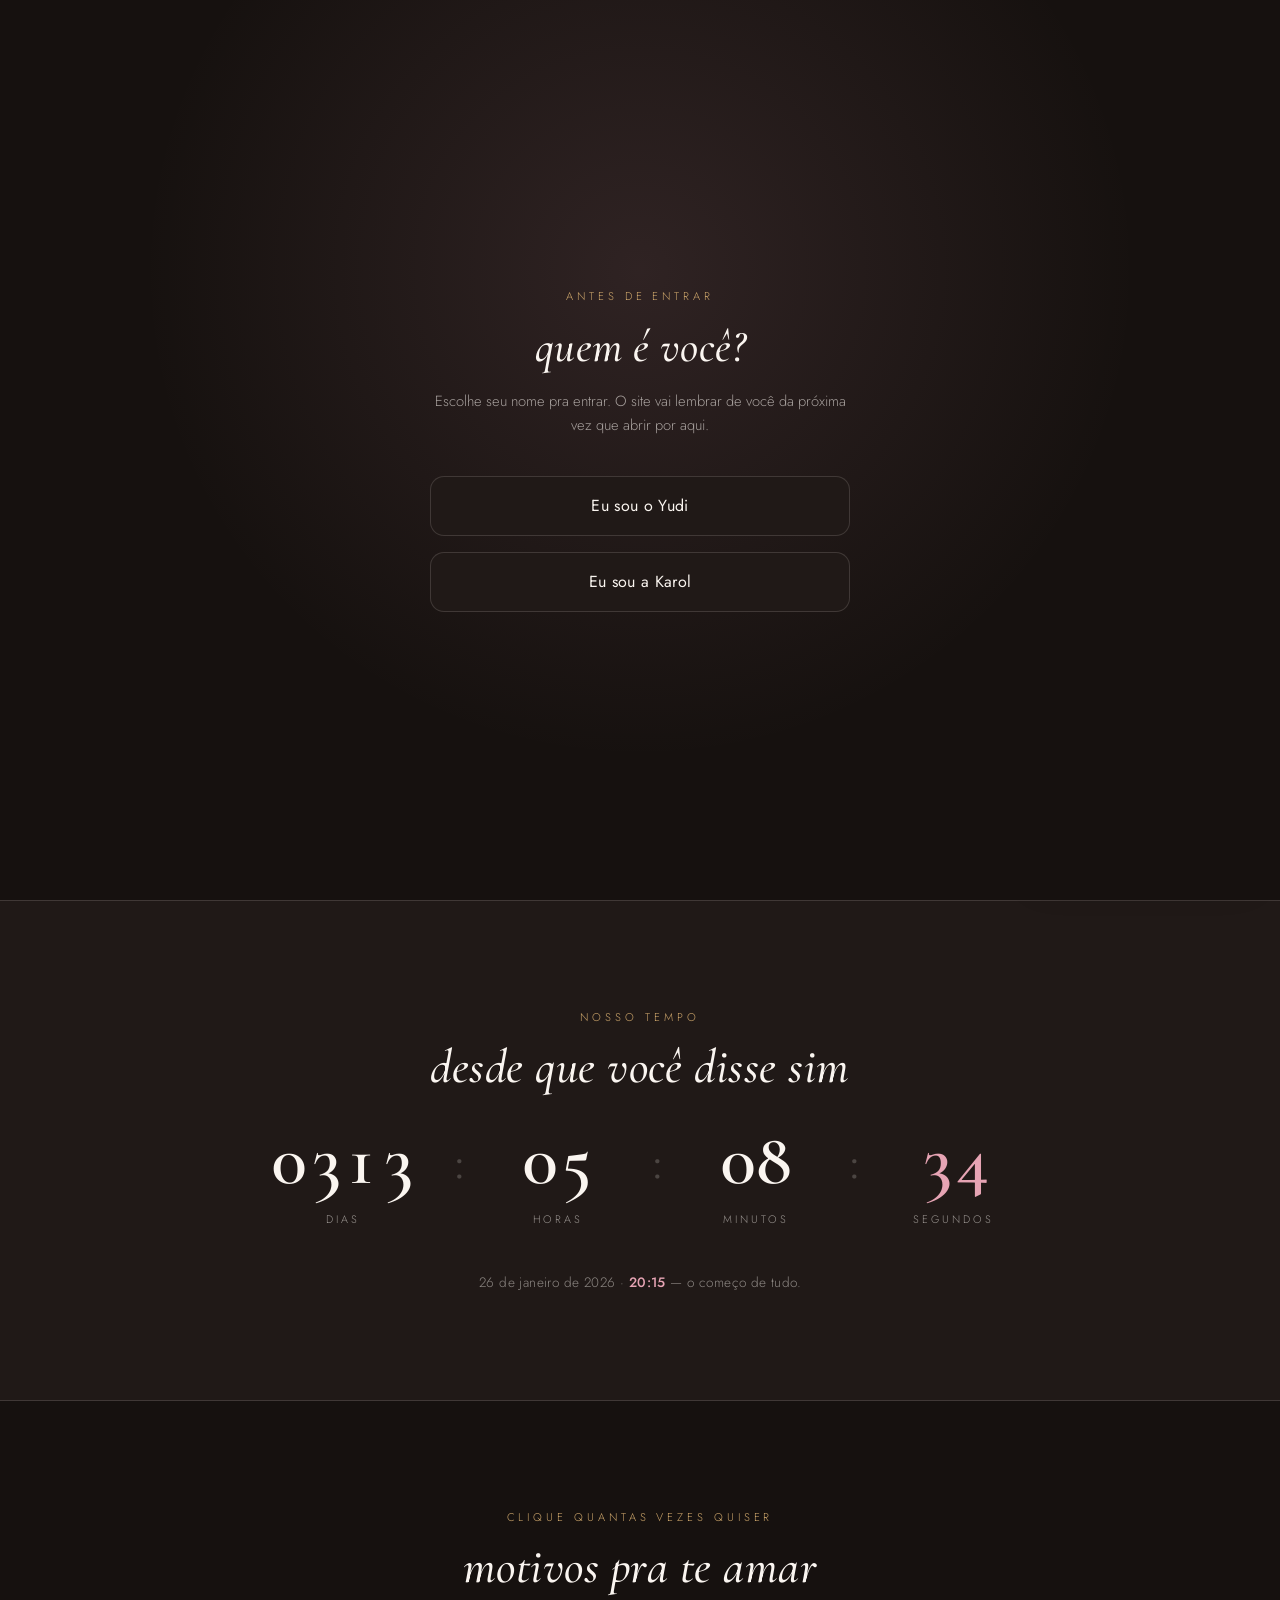
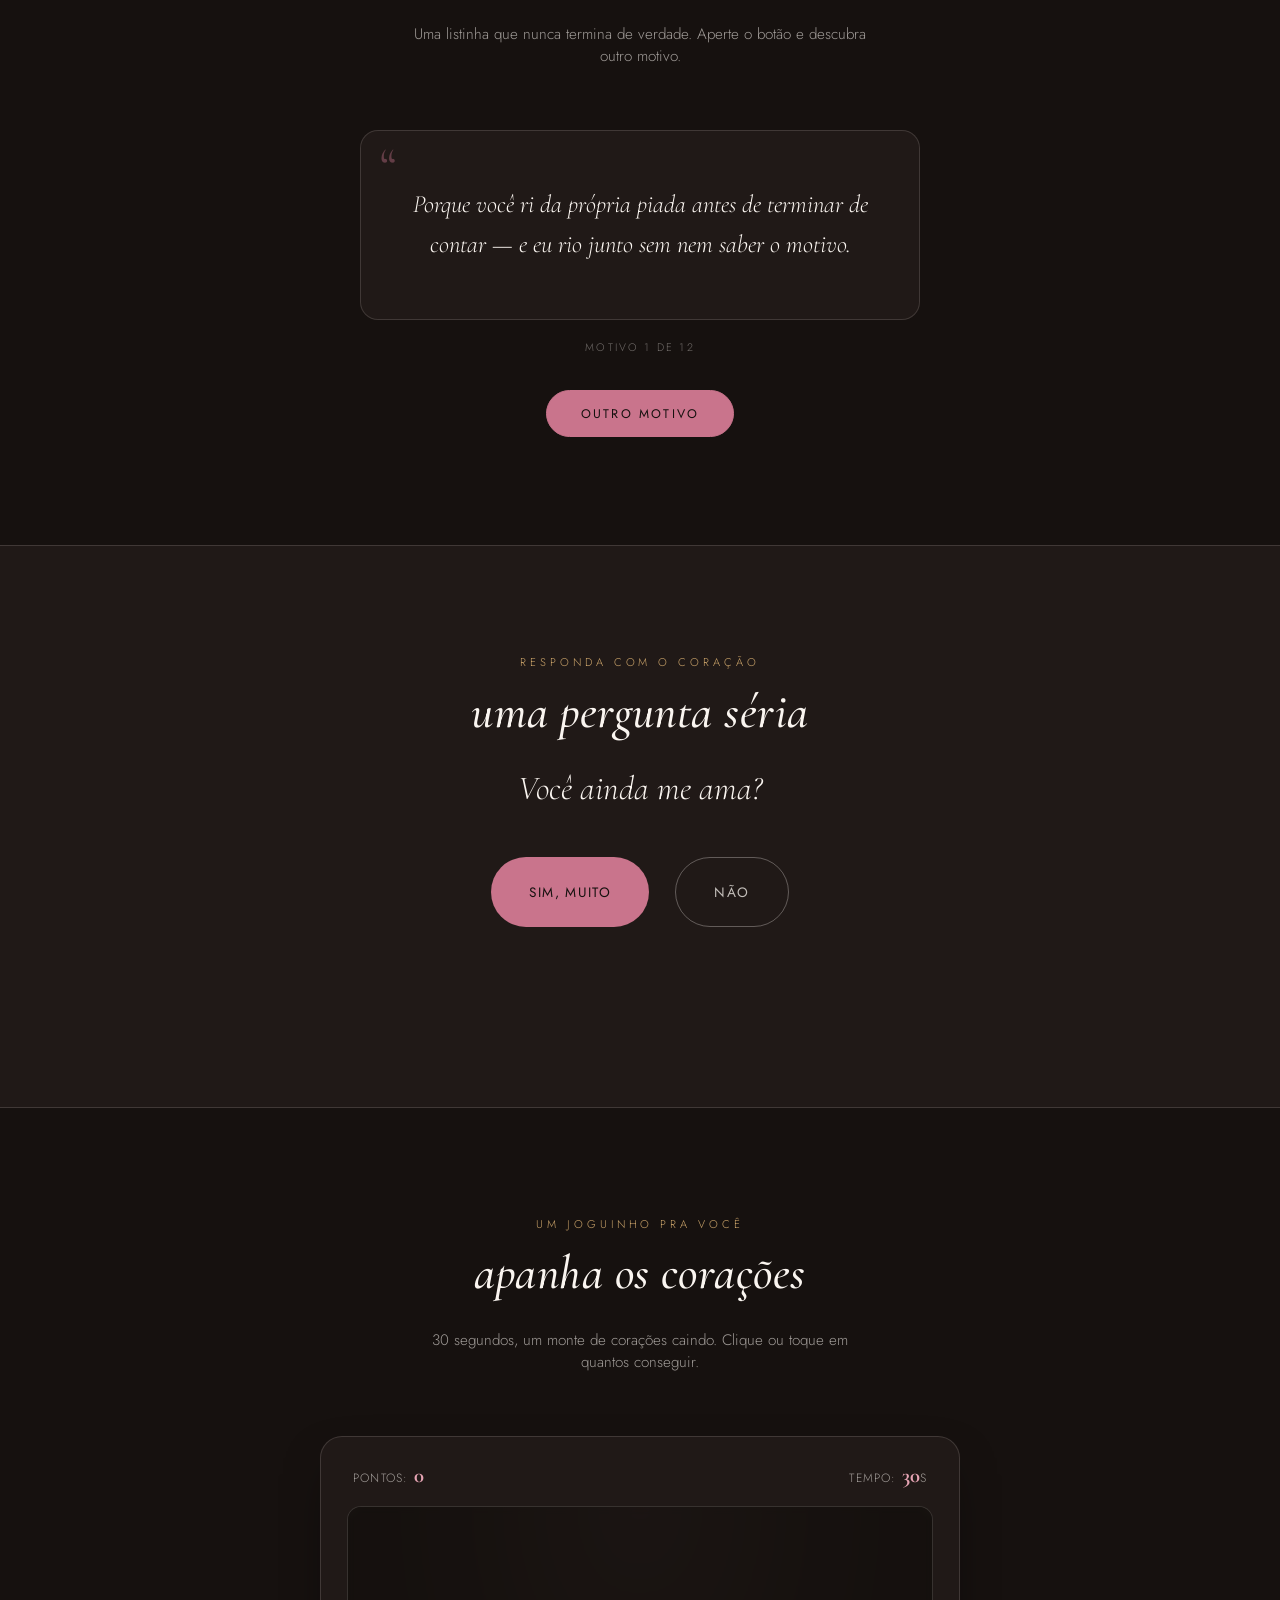
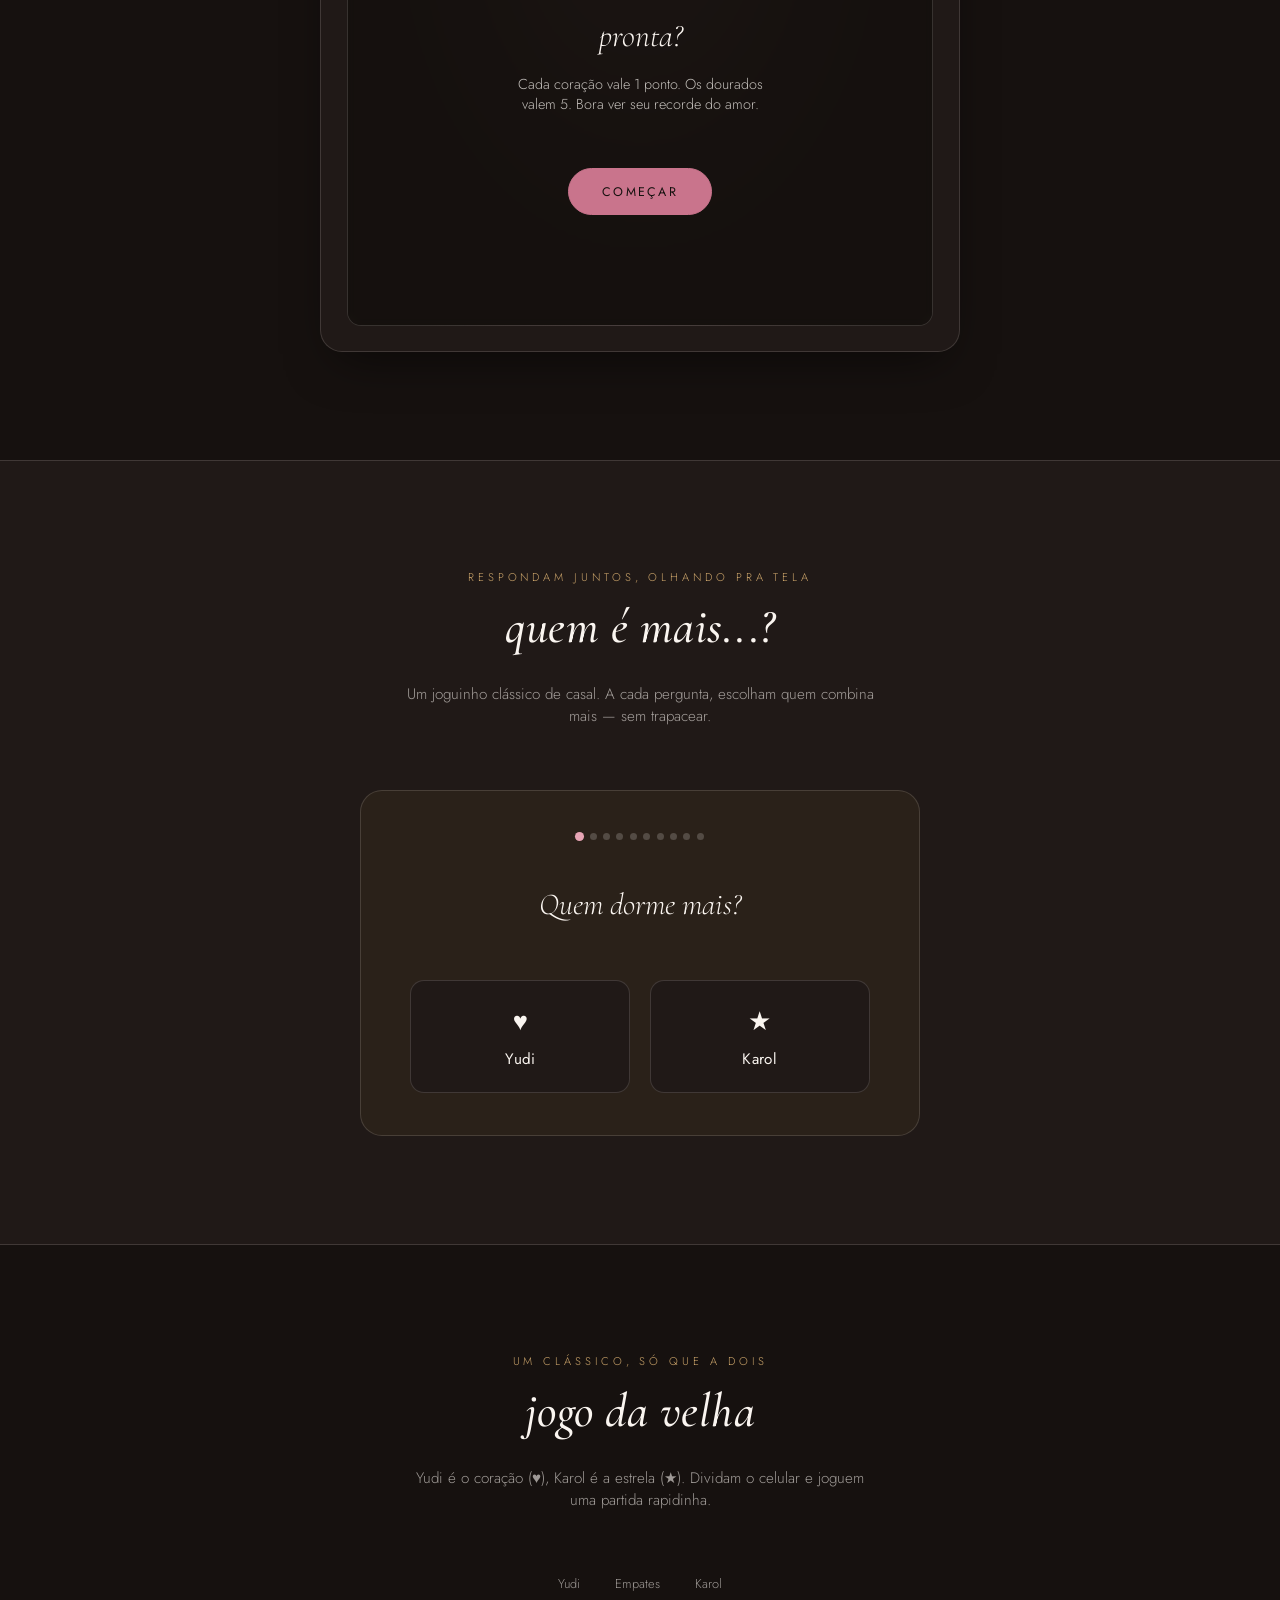
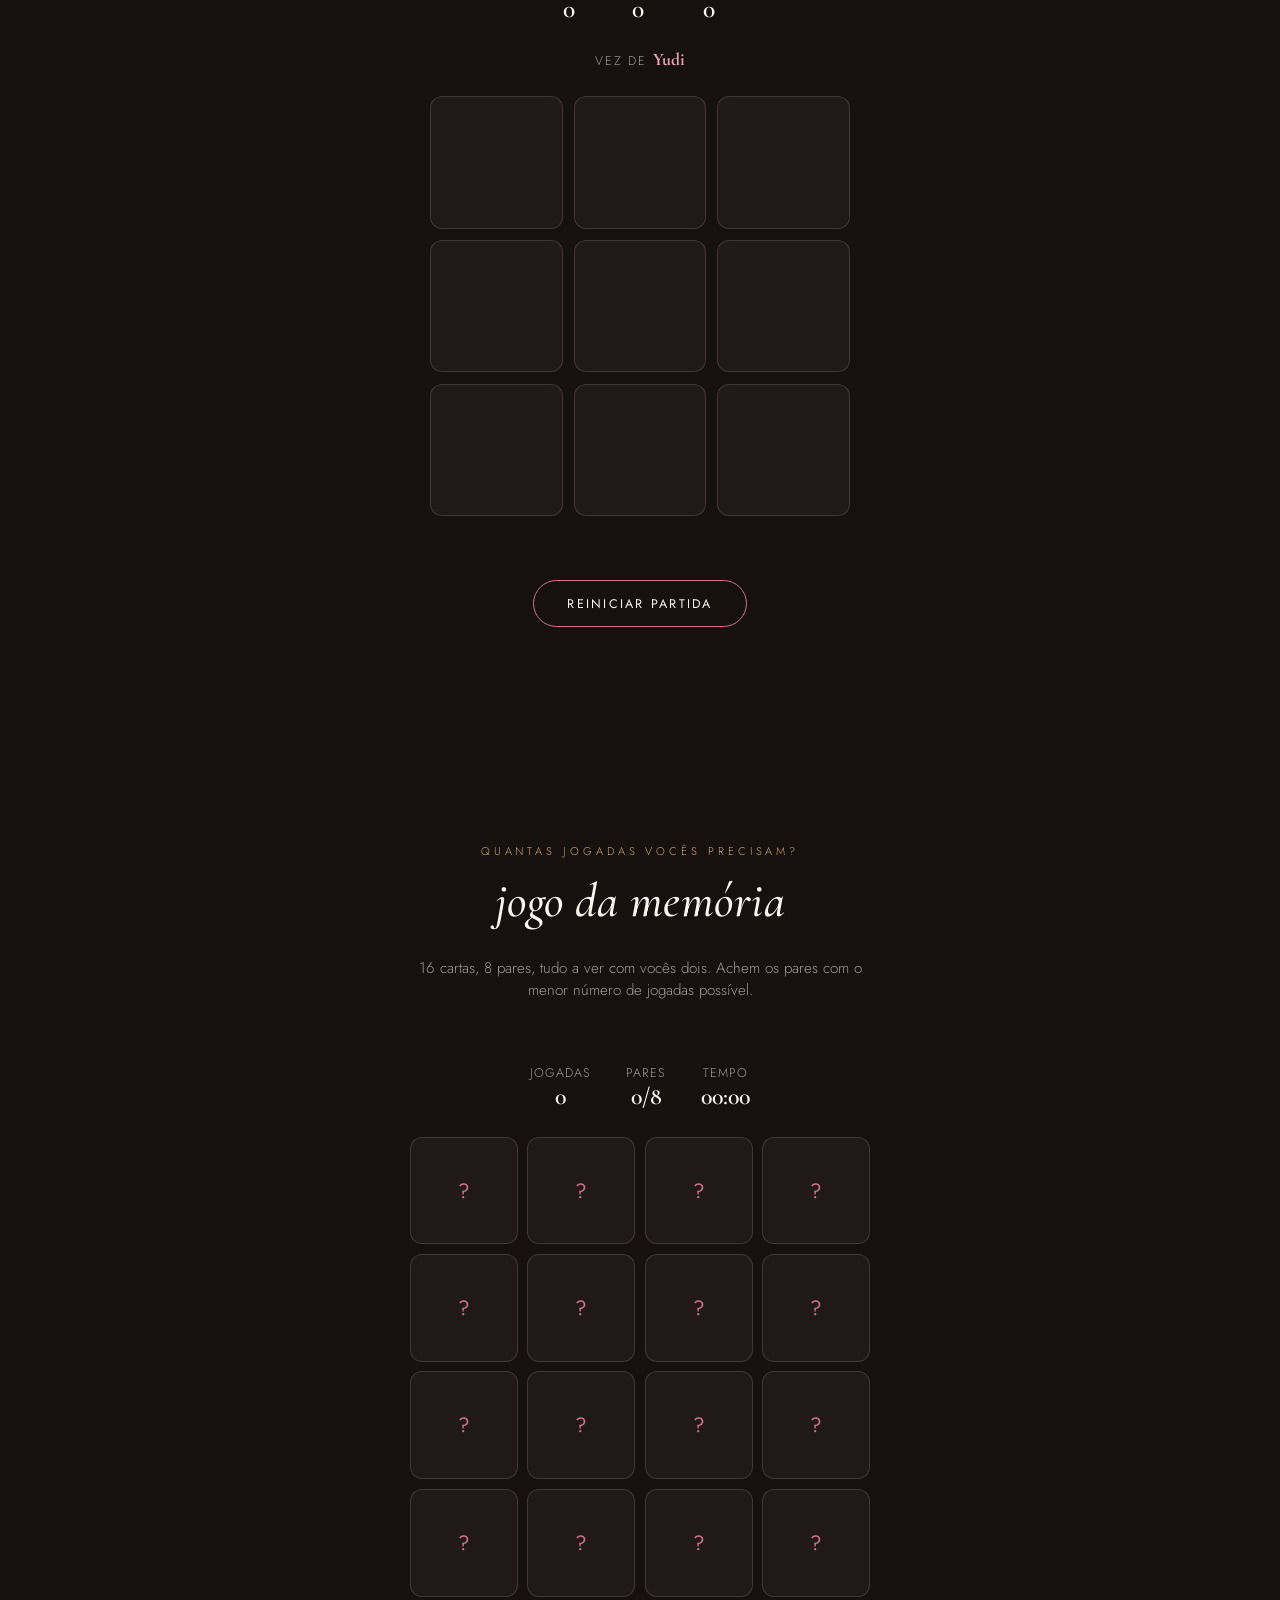
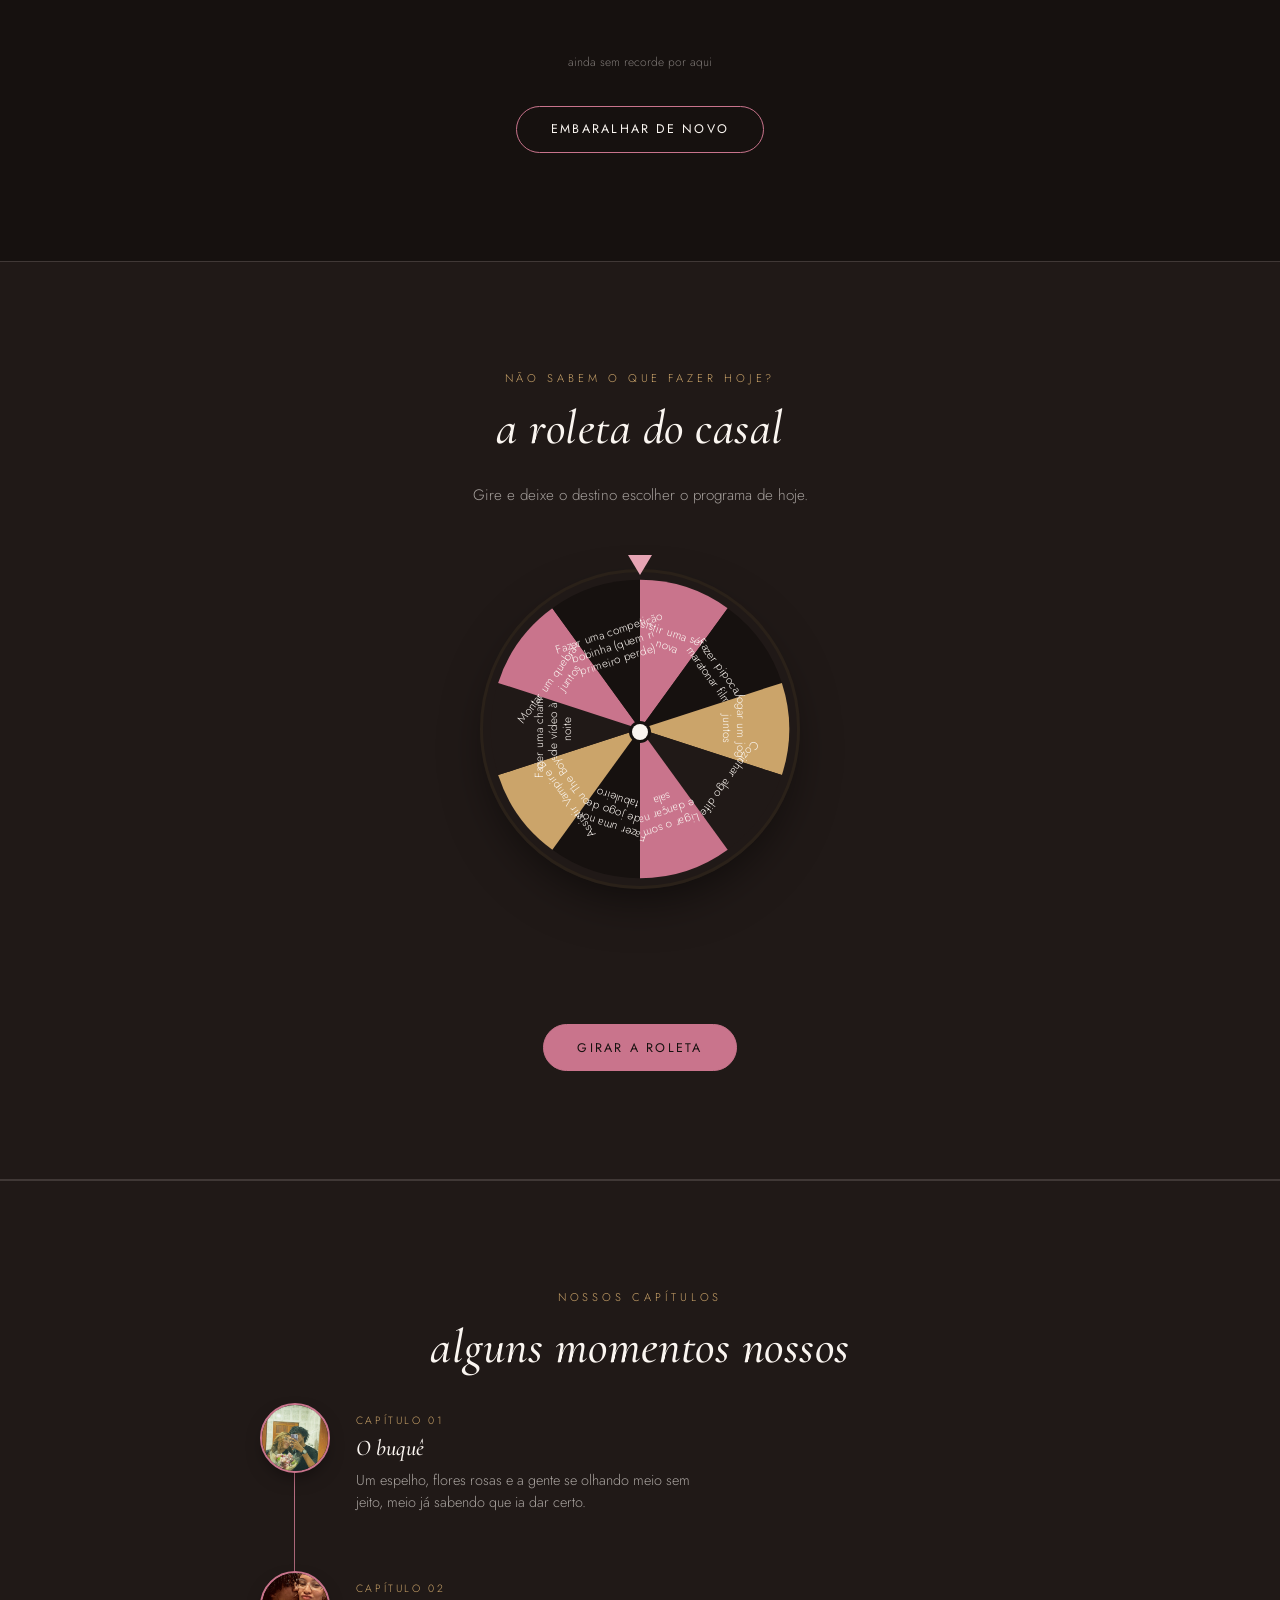
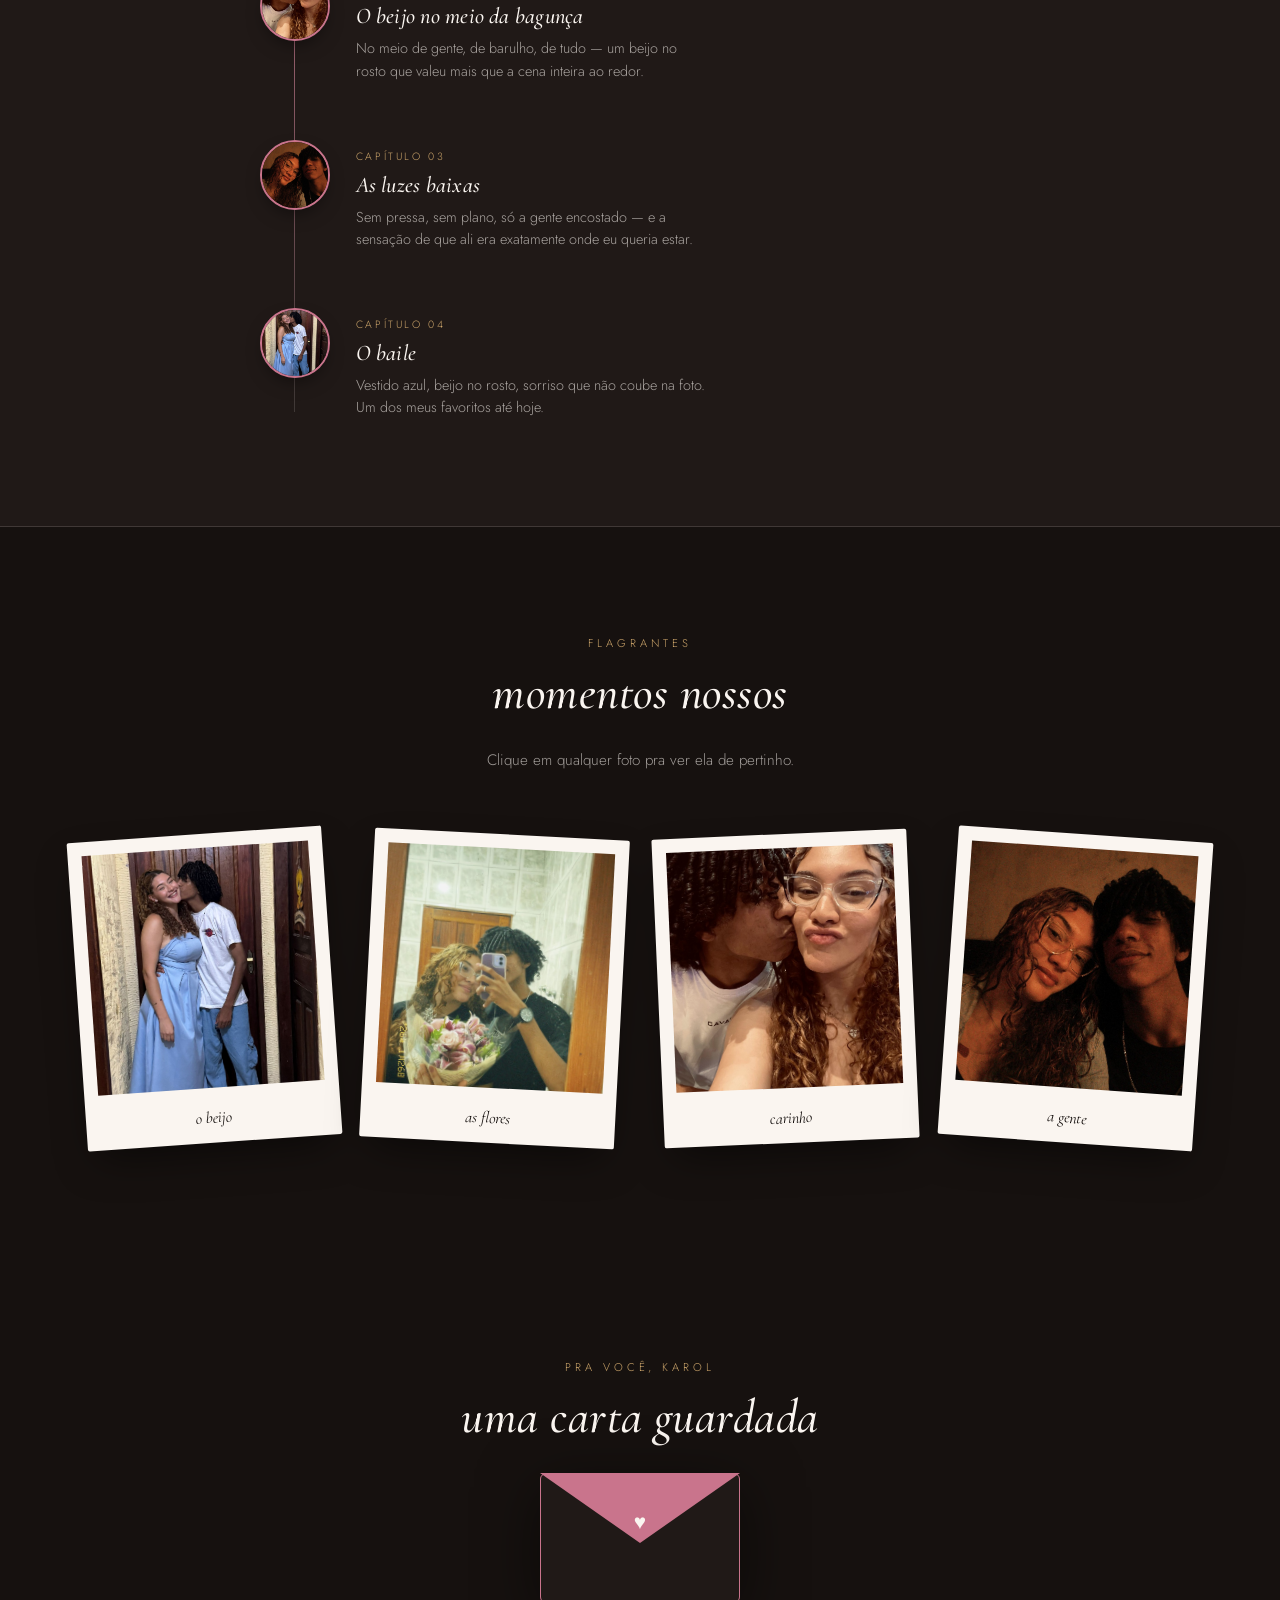
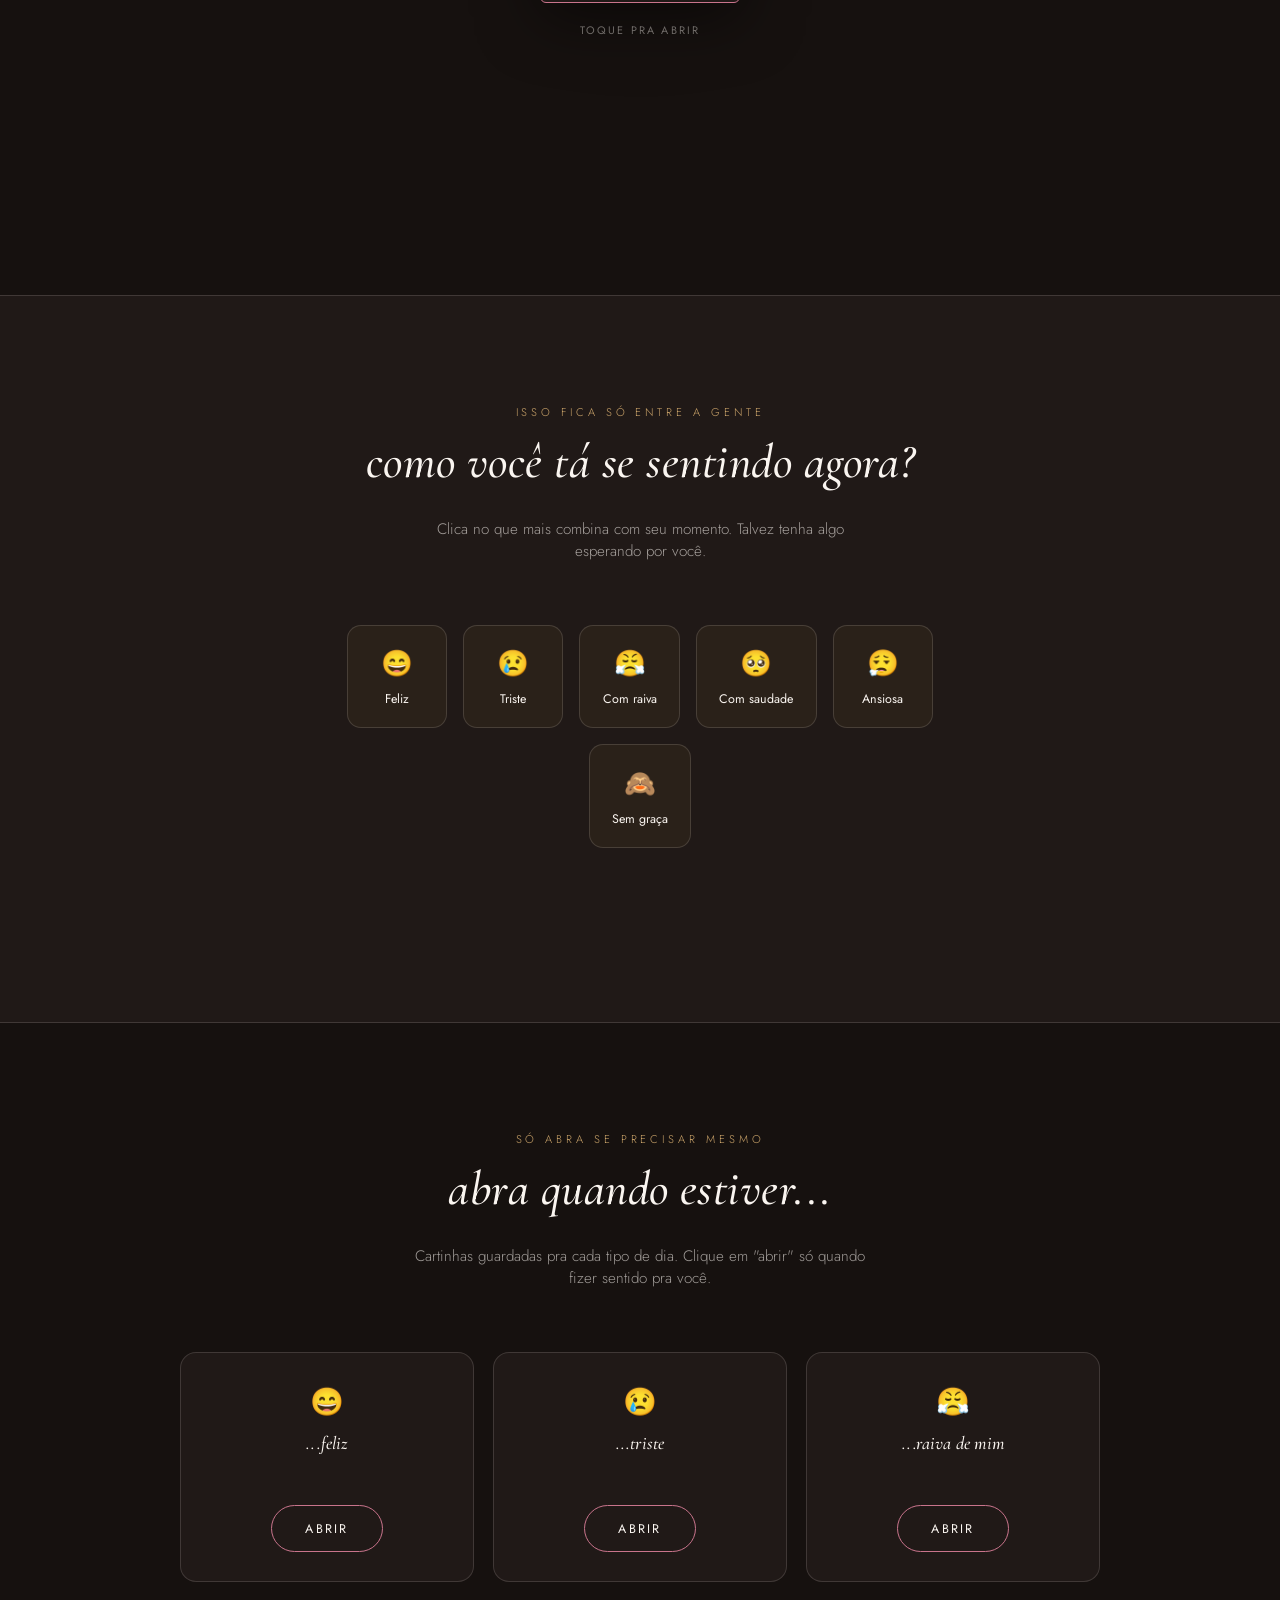
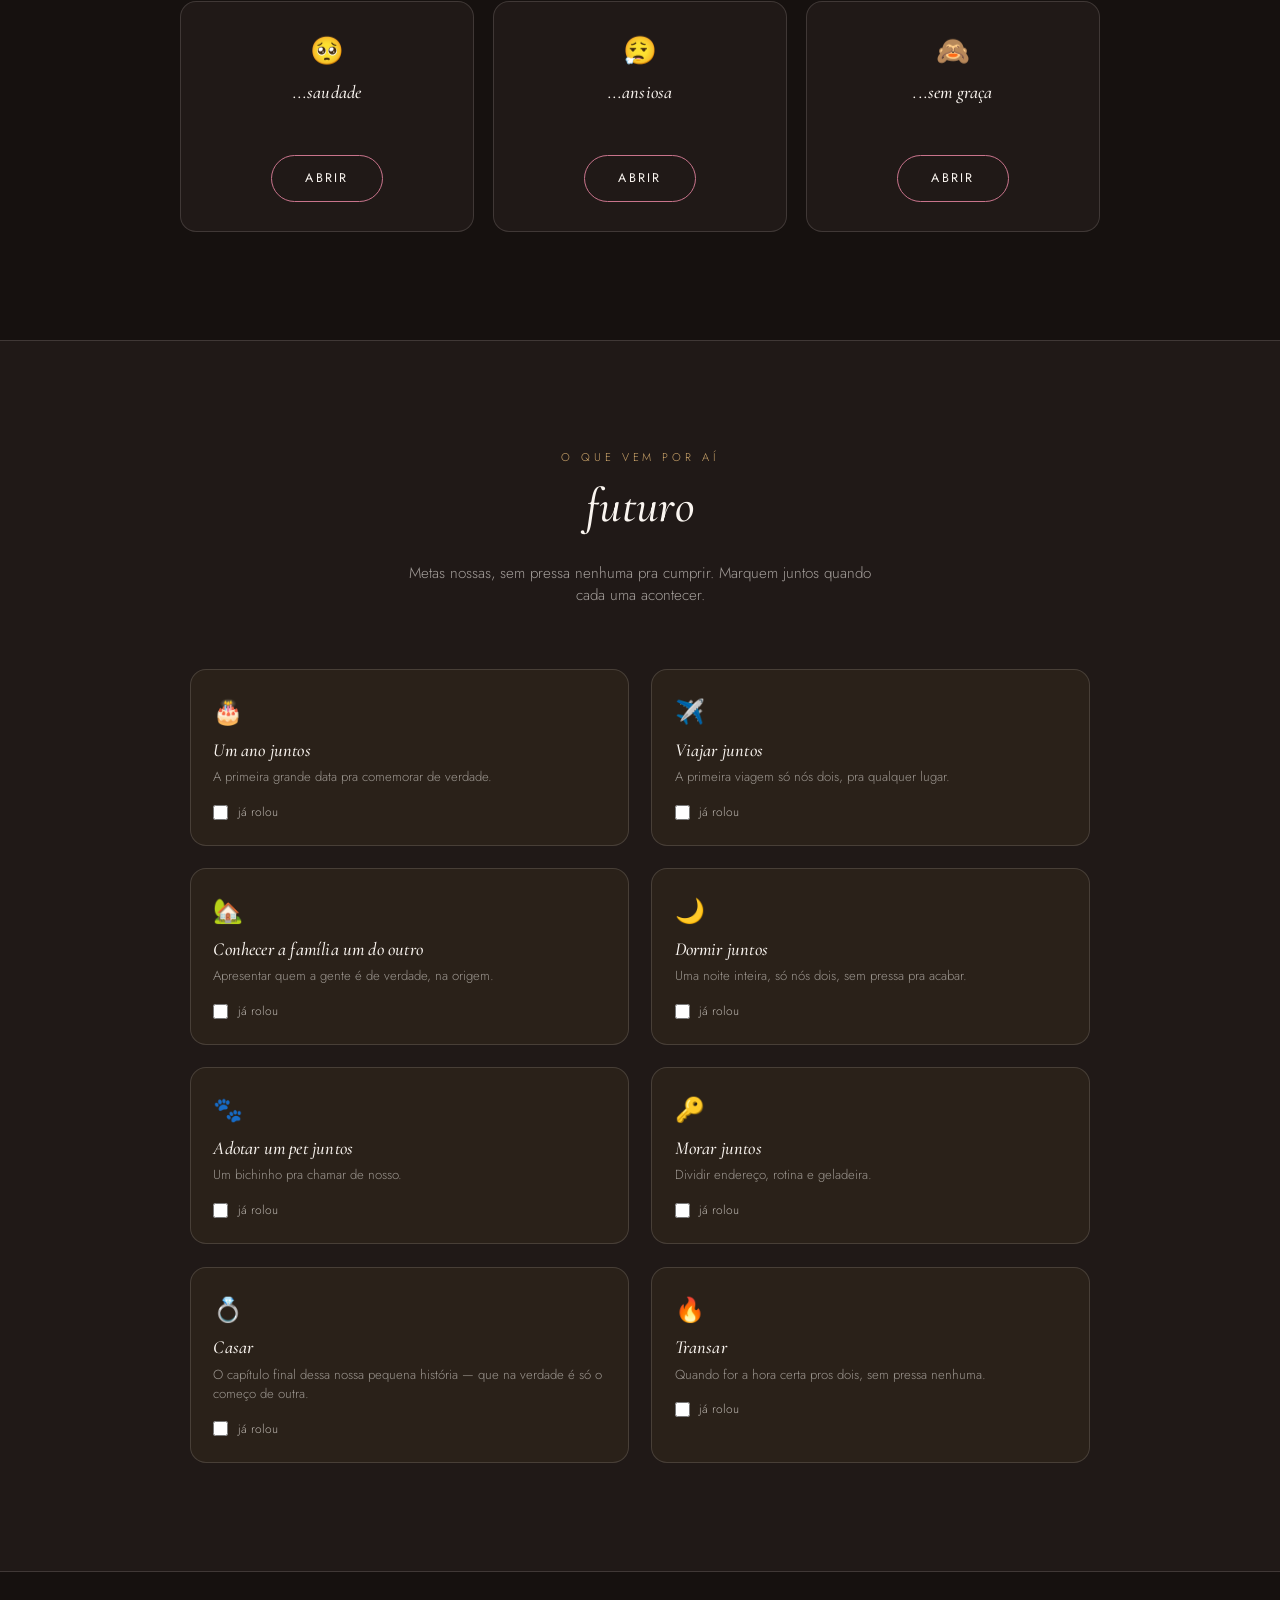
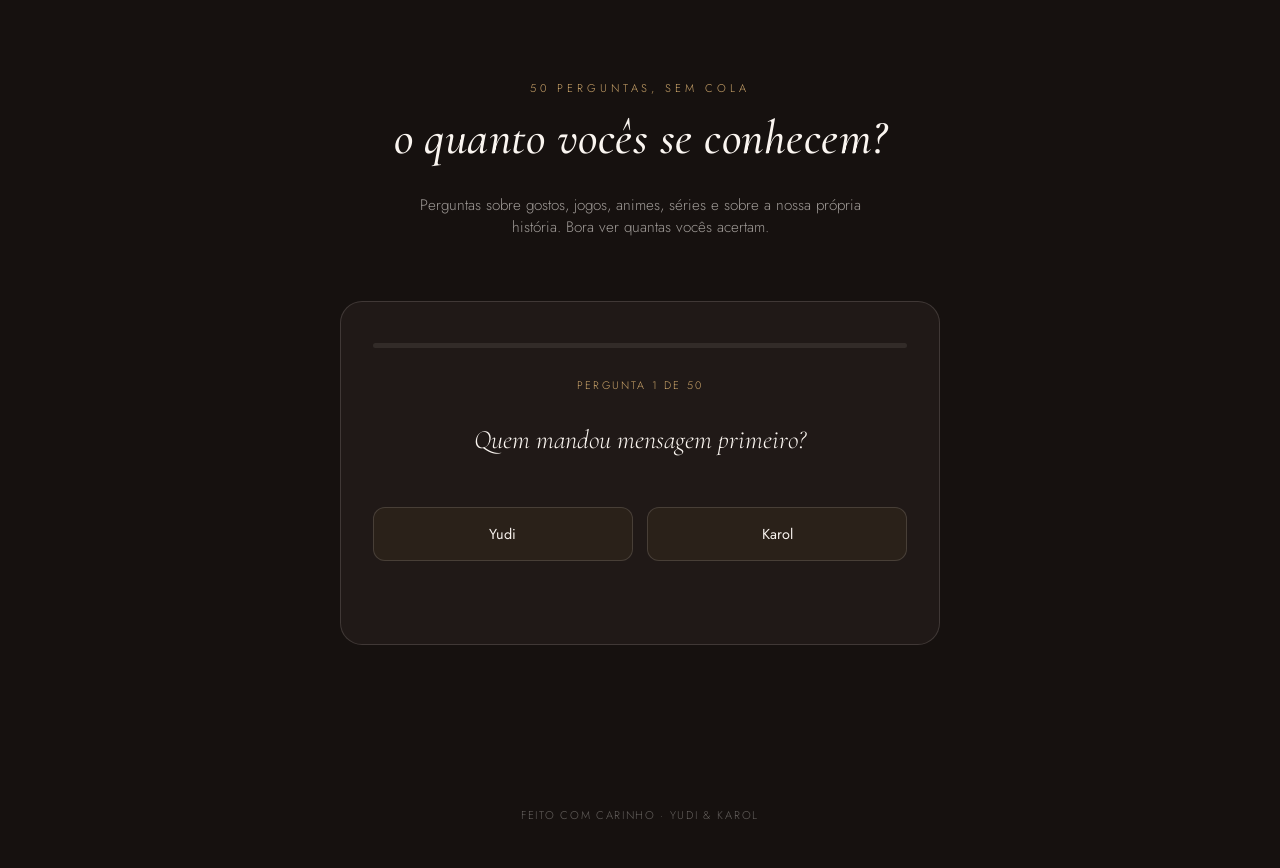
==== index.html @ 7995022b "Add files via upload" ====
<!DOCTYPE html>
<html lang="pt-BR">
<head>
<meta charset="UTF-8">
<meta name="viewport" content="width=device-width, initial-scale=1.0">
<title>Yudi & Karol</title>
<link rel="preconnect" href="https://fonts.googleapis.com">
<link href="https://fonts.googleapis.com/css2?family=Cormorant+Garamond:ital,wght@0,400;0,500;0,600;1,500;1,600&family=Jost:wght@300;400;500;600&display=swap" rel="stylesheet">
<style>
  :root{
    --preto: #16110f;
    --preto-2: #201917;
    --preto-3: #2a2119;
    --branco: #faf5f0;
    --rosa: #e6a4b4;
    --rosa-forte: #c9748c;
    --dourado: #cba46a;
    --linha: rgba(250,245,240,0.14);
  }

  *{margin:0;padding:0;box-sizing:border-box;}
  html{scroll-behavior:smooth;}

  body{
    background:var(--preto);
    color:var(--branco);
    font-family:'Jost', sans-serif;
    font-weight:300;
    overflow-x:hidden;
    position:relative;
  }

  @media (prefers-reduced-motion: reduce){
    *{animation-duration:0.01ms !important; animation-iteration-count:1 !important; transition-duration:0.01ms !important; scroll-behavior:auto !important;}
  }

  h1,h2,h3,.serif{
    font-family:'Cormorant Garamond', serif;
    font-weight:500;
    letter-spacing:0.01em;
  }

  button{font-family:inherit; cursor:pointer;}
  a{color:inherit;}
  img{-webkit-user-drag:none; user-select:none;}

  ::selection{background:var(--rosa); color:var(--preto);}

  /* focus visibility */
  button:focus-visible, .polaroid:focus-visible, .env:focus-visible{
    outline:2px solid var(--rosa);
    outline-offset:3px;
  }

  /* ---------- floating petals ---------- */
  #petals{position:fixed; inset:0; pointer-events:none; z-index:5; overflow:hidden;}
  .petal{
    position:absolute; top:-5%; font-size:14px; color:var(--rosa);
    opacity:0.55; animation:fall linear infinite; will-change:transform;
  }
  @keyframes fall{ to{transform:translateY(110vh) translateX(var(--drift,0px)) rotate(360deg);} }

  /* ---------- music widget ---------- */
  .music-widget{
    position:fixed;
    right:1.4rem;
    bottom:1.4rem;
    z-index:60;
    display:flex;
    align-items:center;
    gap:0.7rem;
    background:rgba(22,17,15,0.85);
    backdrop-filter:blur(10px);
    border:1px solid var(--linha);
    border-radius:999px;
    padding:0.55rem 1.1rem 0.55rem 0.55rem;
    box-shadow:0 12px 30px -10px rgba(0,0,0,0.6);
  }
  .music-btn{
    width:40px; height:40px;
    border-radius:50%;
    border:none;
    background:var(--rosa-forte);
    color:var(--preto);
    font-size:1rem;
    display:flex; align-items:center; justify-content:center;
    flex-shrink:0;
    transition:transform 0.25s ease, background 0.25s ease;
  }
  .music-btn:hover{transform:scale(1.08); background:var(--rosa);}
  .music-btn.playing{animation:musicPulse 1.4s ease-in-out infinite;}
  @keyframes musicPulse{
    0%,100%{box-shadow:0 0 0 0 rgba(230,164,180,0.5);}
    50%{box-shadow:0 0 0 9px rgba(230,164,180,0);}
  }
  .music-info{
    font-size:0.68rem;
    line-height:1.25;
    letter-spacing:0.02em;
    white-space:nowrap;
    max-width:150px;
    overflow:hidden;
    text-overflow:ellipsis;
  }
  .music-info .t1{color:rgba(250,245,240,0.55); text-transform:uppercase; font-size:0.6rem; letter-spacing:0.15em;}
  .music-info .t2{font-family:'Cormorant Garamond', serif; font-style:italic; font-size:0.92rem; color:var(--branco);}
  #yt-hide{position:fixed; width:1px; height:1px; opacity:0; pointer-events:none; bottom:0; right:0;}

  @media (max-width:560px){
    .music-info{max-width:100px;}
  }

  /* ---------- HERO ---------- */
  .hero{
    min-height:100vh;
    display:flex; flex-direction:column; align-items:center; justify-content:center;
    text-align:center; padding:8vh 6vw; position:relative;
    background:radial-gradient(ellipse at 50% 20%, rgba(230,164,180,0.10), transparent 55%), var(--preto);
  }
  .hero .eyebrow{
    font-size:0.72rem; letter-spacing:0.42em; text-transform:uppercase; color:var(--dourado);
    margin-bottom:1.8rem; opacity:0; animation:riseIn 1s ease forwards 0.2s;
  }
  .hero .names{
    font-size:clamp(3rem, 11vw, 7.5rem); line-height:0.95;
    display:flex; align-items:center; gap:clamp(0.6rem,3vw,2rem); flex-wrap:wrap; justify-content:center;
    opacity:0; animation:riseIn 1.1s ease forwards 0.5s;
  }
  .hero .names .amp{
    font-family:'Cormorant Garamond', serif; font-style:italic; font-size:0.55em; color:var(--rosa);
    transform:translateY(-0.05em);
  }
  .hero .sub{
    margin-top:1.6rem; font-size:1.02rem; letter-spacing:0.04em; color:rgba(250,245,240,0.72);
    max-width:36ch; opacity:0; animation:riseIn 1s ease forwards 0.85s;
  }
  .hero .sub b{font-weight:500; color:var(--rosa);}
  @keyframes riseIn{ from{opacity:0; transform:translateY(16px);} to{opacity:1; transform:translateY(0);} }

  .scroll-cue{
    position:absolute; bottom:5vh; display:flex; flex-direction:column; align-items:center; gap:0.6rem;
    font-size:0.65rem; letter-spacing:0.3em; text-transform:uppercase; color:rgba(250,245,240,0.45);
    opacity:0; animation:riseIn 1s ease forwards 1.3s;
  }
  .scroll-cue .line{width:1px; height:34px; background:linear-gradient(to bottom, var(--rosa), transparent); animation:pulseLine 2s ease-in-out infinite;}
  @keyframes pulseLine{0%,100%{opacity:0.4;} 50%{opacity:1;}}

  /* ---------- shared section chrome ---------- */
  section{padding:12vh 6vw; position:relative;}
  .kicker{
    text-align:center; font-size:0.7rem; letter-spacing:0.35em; text-transform:uppercase;
    color:var(--dourado); margin-bottom:0.8rem;
  }
  .sec-title{
    text-align:center; font-size:clamp(1.8rem, 5vw, 3rem); font-style:italic; margin-bottom:3vh;
  }
  .sec-sub{
    text-align:center; max-width:52ch; margin:0 auto 7vh; color:rgba(250,245,240,0.6); font-size:0.95rem;
  }

  /* ---------- TIMER ---------- */
  .timer-section{
    text-align:center; border-top:1px solid var(--linha); border-bottom:1px solid var(--linha); background:var(--preto-2);
  }
  .timer-grid{display:flex; justify-content:center; gap:clamp(0.8rem, 3vw, 2.8rem); flex-wrap:wrap; max-width:900px; margin:0 auto;}
  .timer-unit{display:flex; flex-direction:column; align-items:center; min-width:110px;}
  .timer-unit .value{
    font-family:'Cormorant Garamond', serif; font-weight:600; font-size:clamp(2.6rem, 8vw, 4.6rem);
    line-height:1; color:var(--branco); font-variant-numeric:tabular-nums;
  }
  .timer-unit.seconds .value{color:var(--rosa);}
  .timer-unit .label{margin-top:0.9rem; font-size:0.68rem; letter-spacing:0.28em; text-transform:uppercase; color:rgba(250,245,240,0.55);}
  .timer-sep{font-family:'Cormorant Garamond', serif; font-size:clamp(2rem,6vw,3.4rem); color:rgba(250,245,240,0.2); align-self:flex-start; margin-top:0.1em;}
  .timer-since{margin-top:5vh; font-size:0.85rem; letter-spacing:0.03em; color:rgba(250,245,240,0.5);}
  .timer-since b{color:var(--rosa); font-weight:500;}
  @media (max-width: 600px){ .timer-unit{min-width:70px;} .timer-sep{display:none;} }

  /* ---------- REASONS ---------- */
  .reasons-section{text-align:center;}
  .reason-card{
    max-width:560px; margin:0 auto; background:var(--preto-2); border:1px solid var(--linha);
    border-radius:18px; padding:3.2rem 2rem; position:relative; min-height:190px;
    display:flex; align-items:center; justify-content:center;
  }
  .reason-card .quote-mark{
    position:absolute; top:0.6rem; left:1.1rem; font-family:'Cormorant Garamond', serif; font-size:3.4rem;
    color:var(--rosa-forte); opacity:0.4; line-height:1;
  }
  #reason-text{
    font-family:'Cormorant Garamond', serif; font-style:italic; font-size:clamp(1.2rem,3vw,1.55rem); line-height:1.6;
    transition:opacity 0.3s ease, transform 0.3s ease;
  }
  .reason-count{margin-top:1.2rem; font-size:0.68rem; letter-spacing:0.2em; text-transform:uppercase; color:rgba(250,245,240,0.4);}
  .btn{
    margin-top:2.2rem; border:1px solid var(--rosa-forte); background:transparent; color:var(--branco);
    padding:0.85rem 2.1rem; border-radius:999px; font-size:0.78rem; letter-spacing:0.18em; text-transform:uppercase;
    transition:background 0.25s ease, color 0.25s ease, transform 0.2s ease;
  }
  .btn:hover{background:var(--rosa-forte); color:var(--preto); transform:translateY(-2px);}
  .btn.solid{background:var(--rosa-forte); color:var(--preto);}
  .btn.solid:hover{background:var(--rosa);}

  /* ---------- LOVE TEST GAME ---------- */
  .lovetest-section{text-align:center; background:var(--preto-2); border-top:1px solid var(--linha); border-bottom:1px solid var(--linha);}
  .lovetest-box{max-width:480px; margin:0 auto; position:relative; min-height:220px;}
  .lovetest-q{font-family:'Cormorant Garamond', serif; font-style:italic; font-size:clamp(1.5rem,4vw,2.1rem); margin-bottom:3rem;}
  .lovetest-buttons{position:relative; display:flex; justify-content:center; gap:1.6rem; min-height:70px;}
  .yes-btn{
    background:var(--rosa-forte); border:none; color:var(--preto); padding:1rem 2.4rem; border-radius:999px;
    font-size:0.85rem; letter-spacing:0.1em; text-transform:uppercase; transition:transform 0.3s ease, padding 0.3s ease, background 0.3s ease;
  }
  .no-btn{
    background:transparent; border:1px solid rgba(250,245,240,0.3); color:rgba(250,245,240,0.75);
    padding:1rem 2.4rem; border-radius:999px; font-size:0.85rem; letter-spacing:0.1em; text-transform:uppercase;
    position:relative; transition:transform 0.12s ease;
  }
  .lovetest-result{
    margin-top:2.4rem; font-family:'Cormorant Garamond', serif; font-style:italic; font-size:1.3rem; color:var(--rosa);
    min-height:1.6em; opacity:0; transform:translateY(8px); transition:opacity 0.4s ease, transform 0.4s ease;
  }
  .lovetest-result.show{opacity:1; transform:translateY(0);}
  #burst-layer{position:fixed; inset:0; pointer-events:none; z-index:80; overflow:hidden;}
  .burst-heart{position:absolute; font-size:1.4rem; color:var(--rosa); animation:burstUp 1.4s ease-out forwards;}
  @keyframes burstUp{
    0%{transform:translate(0,0) scale(0.6) rotate(0deg); opacity:1;}
    100%{transform:translate(var(--bx), var(--by)) scale(1.2) rotate(var(--br)); opacity:0;}
  }

  /* ---------- CATCH HEARTS GAME ---------- */
  .game-section{text-align:center;}
  .game-frame{
    max-width:640px; margin:0 auto; background:var(--preto-2); border:1px solid var(--linha);
    border-radius:22px; padding:1.6rem; box-shadow:0 20px 50px -18px rgba(0,0,0,0.6);
  }
  .game-hud{display:flex; justify-content:space-between; align-items:center; padding:0 0.4rem 1.1rem; font-size:0.75rem; letter-spacing:0.1em; text-transform:uppercase; color:rgba(250,245,240,0.6);}
  .game-hud b{color:var(--rosa); font-family:'Cormorant Garamond', serif; font-size:1.3rem; font-style:normal; letter-spacing:0;}
  #game-area{
    position:relative; width:100%; height:min(60vh, 420px); background:
      radial-gradient(ellipse at 50% 0%, rgba(230,164,180,0.10), transparent 60%), var(--preto);
    border-radius:14px; overflow:hidden; border:1px solid var(--linha); touch-action:none;
  }
  .falling-heart{
    position:absolute; top:-10%; font-size:1.6rem; cursor:pointer; user-select:none;
    filter:drop-shadow(0 4px 8px rgba(0,0,0,0.4));
    animation:dropHeart linear forwards;
  }
  @keyframes dropHeart{ to{ top:105%; } }
  .pop{
    position:absolute; font-family:'Cormorant Garamond', serif; font-style:italic; color:var(--rosa);
    font-size:1.1rem; pointer-events:none; animation:popText 0.7s ease-out forwards;
  }
  @keyframes popText{ 0%{opacity:1; transform:translateY(0);} 100%{opacity:0; transform:translateY(-30px);} }
  .game-overlay{
    position:absolute; inset:0; display:flex; flex-direction:column; align-items:center; justify-content:center;
    gap:1.2rem; background:rgba(22,17,15,0.72); backdrop-filter:blur(3px); text-align:center; padding:2rem;
  }
  .game-overlay p{max-width:34ch; color:rgba(250,245,240,0.75); font-size:0.9rem;}
  .game-overlay .big{font-family:'Cormorant Garamond', serif; font-style:italic; font-size:2rem; color:var(--branco);}

  /* ---------- TIMELINE ---------- */
  .timeline-section{background:var(--preto-2); border-top:1px solid var(--linha); border-bottom:1px solid var(--linha);}
  .timeline{max-width:760px; margin:0 auto; position:relative;}
  .timeline::before{
    content:""; position:absolute; left:34px; top:6px; bottom:6px; width:1px;
    background:linear-gradient(to bottom, var(--rosa-forte), var(--linha));
  }
  @media (max-width:640px){ .timeline::before{left:22px;} }
  .tl-item{display:flex; gap:1.6rem; margin-bottom:3.6rem; position:relative;}
  .tl-item:last-child{margin-bottom:0;}
  .tl-dot{
    flex-shrink:0; width:70px; height:70px; border-radius:50%; overflow:hidden; border:2px solid var(--rosa-forte);
    position:relative; z-index:2; box-shadow:0 8px 18px -6px rgba(0,0,0,0.5); cursor:pointer;
    transition:transform 0.3s ease;
  }
  .tl-dot:hover{transform:scale(1.08);}
  @media (max-width:640px){ .tl-dot{width:44px; height:44px;} }
  .tl-dot img{width:100%; height:100%; object-fit:cover;}
  .tl-content{padding-top:0.6rem;}
  .tl-content .tl-num{font-size:0.66rem; letter-spacing:0.25em; text-transform:uppercase; color:var(--dourado); margin-bottom:0.4rem;}
  .tl-content h3{font-size:1.4rem; font-style:italic; margin-bottom:0.5rem;}
  .tl-content p{font-size:0.9rem; color:rgba(250,245,240,0.62); max-width:44ch; line-height:1.55;}

  /* ---------- GALLERY / LIGHTBOX ---------- */
  .polaroid-wall{display:grid; grid-template-columns:repeat(4, 1fr); gap:2.2rem; max-width:1180px; margin:0 auto;}
  .polaroid{
    background:var(--branco); padding:0.9rem 0.9rem 3.4rem; border-radius:2px;
    box-shadow:0 18px 40px -12px rgba(0,0,0,0.55); transform:rotate(var(--tilt));
    transition:transform 0.4s ease, box-shadow 0.4s ease; position:relative; border:none;
  }
  .polaroid:nth-child(1){--tilt:-4deg;}
  .polaroid:nth-child(2){--tilt:3deg;}
  .polaroid:nth-child(3){--tilt:-2.5deg;}
  .polaroid:nth-child(4){--tilt:4deg;}
  .polaroid:hover{transform:rotate(0deg) translateY(-10px) scale(1.03); box-shadow:0 26px 55px -14px rgba(0,0,0,0.7); z-index:2;}
  .polaroid img{display:block; width:100%; aspect-ratio:1/1.06; object-fit:cover; filter:saturate(0.92) contrast(1.02);}
  .polaroid .cap{position:absolute; bottom:0.9rem; left:0; right:0; text-align:center; font-family:'Cormorant Garamond', serif; font-style:italic; font-size:1rem; color:var(--preto);}
  @media (max-width: 860px){ .polaroid-wall{grid-template-columns:repeat(2, 1fr); gap:1.6rem;} }

  #lightbox{
    position:fixed; inset:0; z-index:90; background:rgba(10,7,6,0.92); backdrop-filter:blur(6px);
    display:none; align-items:center; justify-content:center; padding:6vh 5vw; flex-direction:column; gap:1rem;
  }
  #lightbox.open{display:flex;}
  #lightbox img{max-width:min(88vw, 620px); max-height:70vh; object-fit:contain; border-radius:6px; box-shadow:0 30px 70px -20px rgba(0,0,0,0.8);}
  #lightbox .lb-cap{font-family:'Cormorant Garamond', serif; font-style:italic; font-size:1.1rem; color:var(--rosa);}
  #lightbox .lb-close{
    position:absolute; top:2.4rem; right:2.4rem; background:none; border:1px solid var(--linha); color:var(--branco);
    width:42px; height:42px; border-radius:50%; font-size:1rem;
  }

  /* ---------- LETTER / ENVELOPE ---------- */
  .letter-section{text-align:center;}
  .env-wrap{display:flex; justify-content:center; margin-bottom:1rem;}
  .env{
    width:200px; height:130px; position:relative; cursor:pointer; border:none; background:none; padding:0;
    filter:drop-shadow(0 14px 30px rgba(0,0,0,0.5));
  }
  .env .body{position:absolute; inset:0; background:var(--preto-2); border:1px solid var(--rosa-forte); border-radius:6px;}
  .env .flap{
    position:absolute; top:0; left:0; right:0; height:0; border-left:100px solid transparent; border-right:100px solid transparent;
    border-top:70px solid var(--rosa-forte); transform-origin:top; transition:transform 0.5s ease; z-index:3;
  }
  .env .heart-seal{
    position:absolute; top:38%; left:50%; transform:translate(-50%,-50%); font-size:1.3rem; z-index:4; color:var(--branco);
    transition:opacity 0.3s ease;
  }
  .env .hint{position:absolute; bottom:-2.2rem; left:0; right:0; font-size:0.68rem; letter-spacing:0.2em; text-transform:uppercase; color:rgba(250,245,240,0.4);}
  .env.open .flap{transform:rotateX(180deg);}
  .env.open .heart-seal{opacity:0;}

  .letter-card{
    max-width:560px; margin:5rem auto 0; background:var(--preto-2); border:1px solid var(--linha); border-radius:18px;
    padding:3.2rem 2.4rem; opacity:0; max-height:0; overflow:hidden; transition:opacity 0.6s ease, max-height 0.8s ease, padding 0.6s ease;
  }
  .letter-card.show{opacity:1; max-height:900px; padding:3.2rem 2.4rem;}
  .letter-card p{
    font-family:'Cormorant Garamond', serif; font-style:italic; font-size:clamp(1.15rem, 2.4vw, 1.4rem);
    line-height:1.75; color:rgba(250,245,240,0.92); text-align:left; margin-bottom:1.1rem;
  }
  .letter-card .sign{margin-top:1.6rem; font-family:'Cormorant Garamond', serif; font-size:1.15rem; color:var(--rosa); text-align:right;}
  .heart-divider{margin:0 auto 2rem; width:22px; height:22px; position:relative;}
  .heart-divider::before, .heart-divider::after{
    content:""; position:absolute; width:12px; height:19px; background:var(--rosa-forte); border-radius:12px 12px 0 0; top:0;
  }
  .heart-divider::before{left:11px; transform:rotate(-45deg); transform-origin:0 100%;}
  .heart-divider::after{left:-1px; transform:rotate(45deg); transform-origin:100% 100%;}

  /* ---------- COUPLE QUIZ "quem é mais..." ---------- */
  .quiz-section{text-align:center; background:var(--preto-2); border-top:1px solid var(--linha); border-bottom:1px solid var(--linha);}
  .quiz-card{max-width:560px; margin:0 auto; background:var(--preto-3); border:1px solid var(--linha); border-radius:22px; padding:2.6rem 2rem; position:relative;}
  .quiz-progress{display:flex; justify-content:center; gap:0.4rem; margin-bottom:1.8rem;}
  .quiz-dot{width:7px; height:7px; border-radius:50%; background:rgba(250,245,240,0.2); transition:background 0.3s ease, transform 0.3s ease;}
  .quiz-dot.done{background:var(--rosa-forte);}
  .quiz-dot.current{background:var(--rosa); transform:scale(1.3);}
  .quiz-question{font-family:'Cormorant Garamond', serif; font-style:italic; font-size:clamp(1.4rem,3.4vw,1.9rem); margin-bottom:2.4rem; min-height:2.4em; display:flex; align-items:center; justify-content:center;}
  .quiz-options{display:flex; gap:1.2rem; justify-content:center; flex-wrap:wrap;}
  .quiz-opt{
    flex:1; min-width:150px; max-width:220px; background:var(--preto-2); border:1px solid var(--linha); color:var(--branco);
    border-radius:14px; padding:1.4rem 1rem; font-size:0.95rem; letter-spacing:0.02em; transition:border-color 0.25s ease, transform 0.2s ease, background 0.25s ease;
  }
  .quiz-opt:hover{border-color:var(--rosa-forte); transform:translateY(-3px);}
  .quiz-opt .emoji{display:block; font-size:1.6rem; margin-bottom:0.5rem;}
  .quiz-result{display:none;}
  .quiz-result.show{display:block;}
  .quiz-bar-row{display:flex; align-items:center; gap:0.8rem; margin-bottom:1.2rem; text-align:left;}
  .quiz-bar-row .who{width:60px; flex-shrink:0; font-size:0.85rem; color:rgba(250,245,240,0.7);}
  .quiz-bar-track{flex:1; height:10px; border-radius:999px; background:rgba(250,245,240,0.08); overflow:hidden;}
  .quiz-bar-fill{height:100%; border-radius:999px; width:0%; transition:width 1s cubic-bezier(.2,.8,.2,1); background:var(--rosa-forte);}
  .quiz-bar-fill.k{background:var(--dourado);}
  .quiz-bar-pct{width:40px; text-align:right; font-family:'Cormorant Garamond', serif; font-size:1.05rem; flex-shrink:0;}
  .quiz-result-msg{margin-top:1.6rem; font-family:'Cormorant Garamond', serif; font-style:italic; font-size:1.15rem; color:var(--rosa);}

  /* ---------- TIC TAC TOE ---------- */
  .ttt-section{text-align:center;}
  .ttt-frame{max-width:420px; margin:0 auto;}
  .ttt-turn{font-size:0.78rem; letter-spacing:0.15em; text-transform:uppercase; color:rgba(250,245,240,0.6); margin-bottom:1.6rem;}
  .ttt-turn b{color:var(--rosa); font-family:'Cormorant Garamond', serif; font-size:1.1rem; letter-spacing:0; text-transform:none;}
  .ttt-board{display:grid; grid-template-columns:repeat(3, 1fr); gap:0.7rem; margin:0 auto 1.8rem;}
  .ttt-cell{
    aspect-ratio:1; background:var(--preto-2); border:1px solid var(--linha); border-radius:12px;
    font-family:'Cormorant Garamond', serif; font-size:2.4rem; display:flex; align-items:center; justify-content:center;
    color:var(--branco); transition:background 0.2s ease, border-color 0.2s ease;
  }
  .ttt-cell:not(:disabled):hover{border-color:var(--rosa-forte); background:var(--preto-3);}
  .ttt-cell.x{color:var(--rosa);}
  .ttt-cell.o{color:var(--dourado);}
  .ttt-cell.win{background:rgba(230,164,180,0.14); border-color:var(--rosa);}
  .ttt-score{display:flex; justify-content:center; gap:2.2rem; margin-bottom:1.6rem; font-size:0.8rem; color:rgba(250,245,240,0.6);}
  .ttt-score b{display:block; font-family:'Cormorant Garamond', serif; font-size:1.6rem; color:var(--branco); font-weight:600;}

  /* ---------- MEMÓRIA ---------- */
  .memory-section{text-align:center;}
  .memory-frame{max-width:460px; margin:0 auto;}
  .memory-stats{display:flex; justify-content:center; gap:2.2rem; margin-bottom:1.6rem; font-size:0.78rem; letter-spacing:0.08em; text-transform:uppercase; color:rgba(250,245,240,0.6);}
  .memory-stats b{display:block; font-family:'Cormorant Garamond', serif; font-size:1.5rem; letter-spacing:0; text-transform:none; color:var(--branco); font-weight:600;}
  .memory-board{display:grid; grid-template-columns:repeat(4, 1fr); gap:0.6rem; margin:0 auto 1.6rem; perspective:800px;}
  .memory-card{aspect-ratio:1; position:relative; background:none; border:none; padding:0; cursor:pointer;}
  .memory-card-inner{
    position:relative; width:100%; height:100%; border-radius:12px; transition:transform 0.5s cubic-bezier(.2,.8,.2,1);
    transform-style:preserve-3d;
  }
  .memory-card.flipped .memory-card-inner, .memory-card.matched .memory-card-inner{transform:rotateY(180deg);}
  .memory-face{
    position:absolute; inset:0; border-radius:12px; display:flex; align-items:center; justify-content:center;
    backface-visibility:hidden; border:1px solid var(--linha);
  }
  .memory-face.front{background:var(--preto-2); font-size:1.3rem; color:var(--rosa-forte);}
  .memory-face.back{background:var(--preto-3); font-size:1.9rem; transform:rotateY(180deg);}
  .memory-card.matched .memory-face.back{background:rgba(230,164,180,0.16); border-color:var(--rosa);}
  .memory-card:not(.flipped):not(.matched):hover .memory-face.front{border-color:var(--rosa-forte);}
  .memory-final{margin-top:0.4rem; font-family:'Cormorant Garamond', serif; font-style:italic; font-size:1.15rem; color:var(--rosa); min-height:1.6rem;}
  .memory-best{font-size:0.75rem; color:rgba(250,245,240,0.45); margin-top:0.3rem;}

  /* ---------- ROLETA ---------- */
  .roleta-section{text-align:center; background:var(--preto-2); border-top:1px solid var(--linha); border-bottom:1px solid var(--linha);}
  .roleta-wrap{position:relative; width:min(320px, 78vw); aspect-ratio:1; margin:0 auto 2.2rem;}
  .roleta-pointer{
    position:absolute; top:-14px; left:50%; transform:translateX(-50%); z-index:3;
    width:0; height:0; border-left:12px solid transparent; border-right:12px solid transparent; border-top:20px solid var(--rosa);
  }
  #roleta-wheel{
    width:100%; height:100%; border-radius:50%; border:3px solid var(--preto-3);
    transition:transform 4.5s cubic-bezier(.15,.85,.15,1);
    box-shadow:0 20px 50px -14px rgba(0,0,0,0.6);
    position:relative;
  }
  .roleta-center{
    position:absolute; top:50%; left:50%; transform:translate(-50%,-50%); width:16px; height:16px; border-radius:50%;
    background:var(--branco); z-index:3; box-shadow:0 0 0 3px var(--preto);
  }
  .roleta-result{
    font-family:'Cormorant Garamond', serif; font-style:italic; font-size:1.3rem; color:var(--rosa); min-height:1.6em; margin-bottom:1.6rem;
  }

  /* ---------- LOGIN ---------- */
  .login-overlay{
    position:fixed; inset:0; z-index:999; background:
      radial-gradient(ellipse at 50% 30%, rgba(230,164,180,0.12), transparent 55%), var(--preto);
    display:flex; align-items:center; justify-content:center; padding:6vw;
    transition:opacity 0.5s ease, visibility 0.5s ease;
  }
  .login-overlay.hide{opacity:0; visibility:hidden; pointer-events:none;}
  .login-box{max-width:420px; text-align:center;}
  .login-box .kicker{margin-bottom:1rem;}
  .login-box h2{font-size:clamp(2rem,6vw,2.8rem); font-style:italic; margin-bottom:1rem;}
  .login-box p{color:rgba(250,245,240,0.6); font-size:0.92rem; margin-bottom:2.4rem; line-height:1.6;}
  .login-buttons{display:flex; flex-direction:column; gap:1rem;}
  .login-btn{
    background:var(--preto-2); border:1px solid var(--linha); color:var(--branco); padding:1.1rem 1.6rem;
    border-radius:14px; font-size:1rem; letter-spacing:0.02em; transition:border-color 0.25s ease, transform 0.2s ease, background 0.25s ease;
  }
  .login-btn:hover{border-color:var(--rosa-forte); transform:translateY(-2px); background:var(--preto-3);}

  .user-badge{
    position:fixed; left:1.4rem; bottom:1.4rem; z-index:60;
    background:rgba(22,17,15,0.85); backdrop-filter:blur(10px); border:1px solid var(--linha); border-radius:999px;
    padding:0.55rem 1.1rem; font-size:0.7rem; letter-spacing:0.08em; color:rgba(250,245,240,0.7);
    display:flex; align-items:center; gap:0.6rem;
  }
  .user-badge b{color:var(--rosa); font-family:'Cormorant Garamond', serif; font-size:0.95rem; letter-spacing:0;}
  .user-badge button{background:none; border:none; color:rgba(250,245,240,0.4); font-size:0.65rem; text-decoration:underline; letter-spacing:0.05em;}
  @media (max-width:700px){ .user-badge{left:0.8rem; bottom:0.8rem; padding:0.45rem 0.8rem;} }

  /* ---------- MEGA QUIZ ---------- */
  .megaquiz-section{text-align:center;}
  .megaquiz-card{max-width:600px; margin:0 auto; background:var(--preto-2); border:1px solid var(--linha); border-radius:22px; padding:2.6rem 2rem;}
  .mq-progress-track{height:5px; border-radius:999px; background:rgba(250,245,240,0.08); margin-bottom:1.8rem; overflow:hidden;}
  .mq-progress-fill{height:100%; width:0%; background:var(--rosa-forte); transition:width 0.4s ease;}
  .mq-meta{font-size:0.68rem; letter-spacing:0.2em; text-transform:uppercase; color:var(--dourado); margin-bottom:0.8rem;}
  .mq-question{font-family:'Cormorant Garamond', serif; font-style:italic; font-size:clamp(1.25rem,3.2vw,1.65rem); margin-bottom:2rem; min-height:2.6em; display:flex; align-items:center; justify-content:center;}
  .mq-options{display:grid; grid-template-columns:1fr 1fr; gap:0.9rem;}
  @media (max-width:520px){ .mq-options{grid-template-columns:1fr;} }
  .mq-opt{
    background:var(--preto-3); border:1px solid var(--linha); color:var(--branco); border-radius:12px;
    padding:1rem 0.9rem; font-size:0.9rem; transition:border-color 0.2s ease, background 0.2s ease;
  }
  .mq-opt:not(:disabled):hover{border-color:var(--rosa-forte);}
  .mq-opt.correct{background:rgba(203,164,106,0.18); border-color:var(--dourado);}
  .mq-opt.wrong{background:rgba(201,116,140,0.18); border-color:var(--rosa-forte); opacity:0.7;}
  .mq-feedback{margin-top:1.4rem; font-size:0.85rem; min-height:1.4em; color:rgba(250,245,240,0.6);}
  .mq-final{display:none; text-align:center;}
  .mq-final.show{display:block;}
  .mq-final .big{font-family:'Cormorant Garamond', serif; font-style:italic; font-size:2.4rem; color:var(--branco); margin-bottom:0.6rem;}
  .mq-final p{color:rgba(250,245,240,0.65); font-size:0.9rem; max-width:38ch; margin:0 auto 1.6rem;}
  .mq-best{margin-top:1rem; font-size:0.72rem; letter-spacing:0.1em; text-transform:uppercase; color:rgba(250,245,240,0.4);}

  /* ---------- FUTURO ---------- */
  .futuro-section{background:var(--preto-2); border-top:1px solid var(--linha); border-bottom:1px solid var(--linha);}
  .futuro-grid{display:grid; grid-template-columns:repeat(2, 1fr); gap:1.4rem; max-width:900px; margin:0 auto;}
  @media (max-width:680px){ .futuro-grid{grid-template-columns:1fr;} }
  .futuro-card{
    background:var(--preto-3); border:1px solid var(--linha); border-radius:16px; padding:1.5rem 1.4rem;
    text-align:left; position:relative; transition:border-color 0.25s ease;
  }
  .futuro-card.done{border-color:var(--dourado); background:rgba(203,164,106,0.08);}
  .futuro-card .fc-icon{font-size:1.5rem; margin-bottom:0.6rem; display:block;}
  .futuro-card h3{font-size:1.15rem; font-style:italic; margin-bottom:0.4rem;}
  .futuro-card p{font-size:0.82rem; color:rgba(250,245,240,0.55); line-height:1.5; margin-bottom:1rem;}
  .futuro-check{display:flex; align-items:center; gap:0.6rem; font-size:0.75rem; color:rgba(250,245,240,0.7); cursor:pointer;}
  .futuro-check input{accent-color:var(--rosa-forte); width:15px; height:15px;}
  .futuro-date{
    margin-top:0.7rem; display:none; background:var(--preto-2); border:1px solid var(--linha); color:var(--branco);
    border-radius:8px; padding:0.5rem 0.7rem; font-size:0.78rem; font-family:'Jost', sans-serif; width:100%;
  }
  .futuro-card.done .futuro-date{display:block;}
  .futuro-badge{position:absolute; top:1.2rem; right:1.2rem; font-size:0.62rem; letter-spacing:0.12em; text-transform:uppercase; color:var(--dourado); opacity:0; transition:opacity 0.3s ease;}
  .futuro-card.done .futuro-badge{opacity:1;}

  /* ---------- ABRA QUANDO ---------- */
  .abraquando-section{text-align:center;}
  .aq-grid{display:grid; grid-template-columns:repeat(3, 1fr); gap:1.2rem; max-width:920px; margin:0 auto;}
  @media (max-width:760px){ .aq-grid{grid-template-columns:repeat(2, 1fr);} }
  @media (max-width:480px){ .aq-grid{grid-template-columns:1fr;} }
  .aq-card{
    background:var(--preto-2); border:1px solid var(--linha); border-radius:16px; padding:1.8rem 1.3rem;
    text-align:center; transition:border-color 0.3s ease, transform 0.3s ease, box-shadow 0.3s ease; scroll-margin-top:2rem;
  }
  .aq-card.highlight{border-color:var(--rosa); box-shadow:0 0 0 3px rgba(230,164,180,0.25); transform:translateY(-3px);}
  .aq-card .aq-icon{font-size:1.7rem; margin-bottom:0.7rem; display:block;}
  .aq-card h3{font-size:1.15rem; font-style:italic; margin-bottom:1rem;}
  .aq-card .aq-text{
    font-family:'Cormorant Garamond', serif; font-style:italic; font-size:0.98rem; line-height:1.6; color:rgba(250,245,240,0.88);
    max-height:0; overflow:hidden; opacity:0; transition:max-height 0.6s ease, opacity 0.5s ease, margin 0.5s ease;
  }
  .aq-card.open .aq-text{max-height:400px; opacity:1; margin-top:0.4rem;}
  .aq-card.open .aq-open-btn{display:none;}

  /* ---------- EMOTION METER ---------- */
  .mood-section{background:var(--preto-2); border-top:1px solid var(--linha); border-bottom:1px solid var(--linha); text-align:center;}
  .mood-grid{display:flex; flex-wrap:wrap; justify-content:center; gap:1rem; max-width:640px; margin:0 auto;}
  .mood-btn{
    background:var(--preto-3); border:1px solid var(--linha); color:var(--branco); border-radius:14px;
    padding:1.2rem 1.4rem; display:flex; flex-direction:column; align-items:center; gap:0.5rem; min-width:100px;
    font-size:0.78rem; transition:border-color 0.25s ease, transform 0.2s ease;
  }
  .mood-btn:hover{border-color:var(--rosa-forte); transform:translateY(-3px);}
  .mood-btn .em{font-size:1.6rem;}
  .mood-response{
    margin-top:2.4rem; font-family:'Cormorant Garamond', serif; font-style:italic; font-size:1.1rem; color:var(--rosa);
    min-height:1.6em; opacity:0; transition:opacity 0.4s ease;
  }
  .mood-response.show{opacity:1;}

  .mq-opt.selected{background:rgba(230,164,180,0.18); border-color:var(--rosa-forte);}
  .mq-opt:disabled{opacity:0.55;}

  /* ---------- MQ CONFIRM MODAL ---------- */
  #mq-confirm{
    position:fixed; inset:0; z-index:95; background:rgba(10,7,6,0.92); backdrop-filter:blur(6px);
    display:none; align-items:center; justify-content:center; padding:6vh 6vw;
  }
  #mq-confirm.open{display:flex;}
  .mq-confirm-box{max-width:420px; text-align:center;}
  .mq-confirm-box .kicker{margin-bottom:1rem;}
  .mq-confirm-title{font-family:'Cormorant Garamond', serif; font-style:italic; font-size:clamp(1.8rem,5.5vw,2.4rem); margin-bottom:1rem;}
  .mq-confirm-answer{font-size:0.92rem; color:rgba(250,245,240,0.65); margin-bottom:2.2rem; line-height:1.5;}
  .mq-confirm-answer b{color:var(--rosa); font-weight:500;}
  .mq-confirm-buttons{display:flex; gap:1rem; justify-content:center;}
  .mq-confirm-buttons .btn{margin-top:0;}

  /* ---------- footer ---------- */
  footer{padding:6vh 6vw 5vh; text-align:center; font-size:0.7rem; letter-spacing:0.15em; text-transform:uppercase; color:rgba(250,245,240,0.35);}
</style>
</head>
<body>

<div id="petals"></div>
<div id="burst-layer"></div>

<!-- LOGIN -->
<div class="login-overlay" id="login-overlay">
  <div class="login-box">
    <div class="kicker">antes de entrar</div>
    <h2 class="serif">quem é você?</h2>
    <p>Escolhe seu nome pra entrar. O site vai lembrar de você da próxima vez que abrir por aqui.</p>
    <div class="login-buttons">
      <button class="login-btn" data-user="Yudi">Eu sou o Yudi</button>
      <button class="login-btn" data-user="Karol">Eu sou a Karol</button>
    </div>
  </div>
</div>

<div class="user-badge" id="user-badge" style="display:none;">
  logado como <b id="user-badge-name"></b>
  <button id="user-logout">trocar</button>
</div>

<!-- MUSIC WIDGET -->
<div class="music-widget">
  <button class="music-btn" id="music-toggle" aria-label="Tocar música">▶</button>
  <div class="music-info">
    <div class="t1">tocando</div>
    <div class="t2">Mirrors &mdash; Justin Timberlake</div>
  </div>
</div>
<div id="yt-hide"></div>

<!-- HERO -->
<section class="hero">
  <div class="eyebrow">uma pequena história de dois</div>
  <div class="names">
    <span>Yudi</span><span class="amp">&amp;</span><span>Karol</span>
  </div>
  <p class="sub">Desde <b>26 de janeiro de 2026</b>, contando cada segundo ao seu lado.</p>
  <div class="scroll-cue"><span>role</span><span class="line"></span></div>
</section>

<!-- TIMER -->
<section class="timer-section">
  <div class="kicker">nosso tempo</div>
  <h2 class="sec-title">desde que você disse sim</h2>
  <div class="timer-grid">
    <div class="timer-unit"><div class="value" id="val-dias">0000</div><div class="label">dias</div></div>
    <div class="timer-sep">:</div>
    <div class="timer-unit"><div class="value" id="val-horas">00</div><div class="label">horas</div></div>
    <div class="timer-sep">:</div>
    <div class="timer-unit"><div class="value" id="val-min">00</div><div class="label">minutos</div></div>
    <div class="timer-sep">:</div>
    <div class="timer-unit seconds"><div class="value" id="val-seg">00</div><div class="label">segundos</div></div>
  </div>
  <div class="timer-since">26 de janeiro de 2026 &middot; <b>20:15</b> &mdash; o começo de tudo.</div>
</section>

<!-- REASONS -->
<section class="reasons-section">
  <div class="kicker">clique quantas vezes quiser</div>
  <h2 class="sec-title">motivos pra te amar</h2>
  <p class="sec-sub">Uma listinha que nunca termina de verdade. Aperte o botão e descubra outro motivo.</p>
  <div class="reason-card">
    <span class="quote-mark">&ldquo;</span>
    <div id="reason-text">Porque você ri da própria piada antes de terminar de contar — e eu rio junto sem nem saber o motivo.</div>
  </div>
  <div class="reason-count" id="reason-count">motivo 1 de 12</div>
  <button class="btn solid" id="reason-btn">outro motivo</button>
</section>

<!-- LOVE TEST -->
<section class="lovetest-section">
  <div class="kicker">responda com o coração</div>
  <h2 class="sec-title">uma pergunta séria</h2>
  <div class="lovetest-box">
    <div class="lovetest-q" id="lovetest-q">Você ainda me ama?</div>
    <div class="lovetest-buttons">
      <button class="yes-btn" id="yes-btn">Sim, muito</button>
      <button class="no-btn" id="no-btn">Não</button>
    </div>
    <div class="lovetest-result" id="lovetest-result"></div>
  </div>
</section>

<!-- GAME -->
<section class="game-section">
  <div class="kicker">um joguinho pra você</div>
  <h2 class="sec-title">apanha os corações</h2>
  <p class="sec-sub">30 segundos, um monte de corações caindo. Clique ou toque em quantos conseguir.</p>
  <div class="game-frame">
    <div class="game-hud">
      <span>pontos: <b id="game-score">0</b></span>
      <span>tempo: <b id="game-time">30</b>s</span>
    </div>
    <div id="game-area">
      <div class="game-overlay" id="game-overlay">
        <div class="big">pronta?</div>
        <p>Cada coração vale 1 ponto. Os dourados valem 5. Bora ver seu recorde do amor.</p>
        <button class="btn solid" id="game-start">começar</button>
      </div>
    </div>
  </div>
</section>

<!-- COUPLE QUIZ -->
<section class="quiz-section">
  <div class="kicker">respondam juntos, olhando pra tela</div>
  <h2 class="sec-title">quem é mais...?</h2>
  <p class="sec-sub">Um joguinho clássico de casal. A cada pergunta, escolham quem combina mais — sem trapacear.</p>
  <div class="quiz-card">
    <div class="quiz-progress" id="quiz-progress"></div>
    <div class="quiz-question" id="quiz-question"></div>
    <div class="quiz-options" id="quiz-options"></div>

    <div class="quiz-result" id="quiz-result">
      <div class="quiz-bar-row">
        <span class="who">Yudi</span>
        <div class="quiz-bar-track"><div class="quiz-bar-fill" id="bar-yudi"></div></div>
        <span class="quiz-bar-pct" id="pct-yudi">0%</span>
      </div>
      <div class="quiz-bar-row">
        <span class="who">Karol</span>
        <div class="quiz-bar-track"><div class="quiz-bar-fill k" id="bar-karol"></div></div>
        <span class="quiz-bar-pct" id="pct-karol">0%</span>
      </div>
      <div class="quiz-result-msg" id="quiz-result-msg"></div>
      <button class="btn" id="quiz-restart" style="margin-top:1.6rem;">jogar de novo</button>
    </div>
  </div>
</section>

<!-- TIC TAC TOE -->
<section class="ttt-section">
  <div class="kicker">um clássico, só que a dois</div>
  <h2 class="sec-title">jogo da velha</h2>
  <p class="sec-sub">Yudi é o coração (♥), Karol é a estrela (★). Dividam o celular e joguem uma partida rapidinha.</p>
  <div class="ttt-frame">
    <div class="ttt-score">
      <div>Yudi <b id="score-x">0</b></div>
      <div>Empates <b id="score-d">0</b></div>
      <div>Karol <b id="score-o">0</b></div>
    </div>
    <div class="ttt-turn" id="ttt-turn">vez de <b>Yudi</b></div>
    <div class="ttt-board" id="ttt-board"></div>
    <button class="btn" id="ttt-restart">reiniciar partida</button>
  </div>
</section>

<!-- JOGO DA MEMÓRIA -->
<section class="memory-section">
  <div class="kicker">quantas jogadas vocês precisam?</div>
  <h2 class="sec-title">jogo da memória</h2>
  <p class="sec-sub">16 cartas, 8 pares, tudo a ver com vocês dois. Achem os pares com o menor número de jogadas possível.</p>
  <div class="memory-frame">
    <div class="memory-stats">
      <div>Jogadas <b id="memory-moves">0</b></div>
      <div>Pares <b id="memory-pairs">0/8</b></div>
      <div>Tempo <b id="memory-time">00:00</b></div>
    </div>
    <div class="memory-board" id="memory-board"></div>
    <div class="memory-final" id="memory-final">&nbsp;</div>
    <div class="memory-best" id="memory-best">&nbsp;</div>
    <button class="btn" id="memory-restart">embaralhar de novo</button>
  </div>
</section>

<!-- ROLETA -->
<section class="roleta-section">
  <div class="kicker">não sabem o que fazer hoje?</div>
  <h2 class="sec-title">a roleta do casal</h2>
  <p class="sec-sub">Gire e deixe o destino escolher o programa de hoje.</p>
  <div class="roleta-wrap">
    <div class="roleta-pointer"></div>
    <svg id="roleta-wheel" viewBox="0 0 200 200"></svg>
    <div class="roleta-center"></div>
  </div>
  <div class="roleta-result" id="roleta-result">&nbsp;</div>
  <button class="btn solid" id="roleta-spin">girar a roleta</button>
</section>

<!-- TIMELINE -->
<section class="timeline-section">
  <div class="kicker">nossos capítulos</div>
  <h2 class="sec-title">alguns momentos nossos</h2>
  <div class="timeline">
    <div class="tl-item">
      <div class="tl-dot"><img src="assets/foto1.jpg" alt="Yudi e Karol com um buquê de flores"></div>
      <div class="tl-content">
        <div class="tl-num">capítulo 01</div>
        <h3>O buquê</h3>
        <p>Um espelho, flores rosas e a gente se olhando meio sem jeito, meio já sabendo que ia dar certo.</p>
      </div>
    </div>
    <div class="tl-item">
      <div class="tl-dot"><img src="assets/foto2.jpg" alt="Yudi beijando o rosto de Karol"></div>
      <div class="tl-content">
        <div class="tl-num">capítulo 02</div>
        <h3>O beijo no meio da bagunça</h3>
        <p>No meio de gente, de barulho, de tudo — um beijo no rosto que valeu mais que a cena inteira ao redor.</p>
      </div>
    </div>
    <div class="tl-item">
      <div class="tl-dot"><img src="assets/foto3.jpg" alt="Yudi e Karol juntinhos em luz baixa"></div>
      <div class="tl-content">
        <div class="tl-num">capítulo 03</div>
        <h3>As luzes baixas</h3>
        <p>Sem pressa, sem plano, só a gente encostado — e a sensação de que ali era exatamente onde eu queria estar.</p>
      </div>
    </div>
    <div class="tl-item">
      <div class="tl-dot"><img src="assets/foto4.jpg" alt="Yudi e Karol na porta, vestidos para uma festa"></div>
      <div class="tl-content">
        <div class="tl-num">capítulo 04</div>
        <h3>O baile</h3>
        <p>Vestido azul, beijo no rosto, sorriso que não coube na foto. Um dos meus favoritos até hoje.</p>
      </div>
    </div>
  </div>
</section>

<!-- GALLERY -->
<section class="gallery-section">
  <div class="kicker">flagrantes</div>
  <h2 class="sec-title">momentos nossos</h2>
  <p class="sec-sub">Clique em qualquer foto pra ver ela de pertinho.</p>
  <div class="polaroid-wall">
    <button class="polaroid" data-src="assets/foto4.jpg" data-cap="o beijo">
      <img src="assets/foto4.jpg" alt="Yudi e Karol se beijando em frente a uma porta de madeira" loading="lazy">
      <div class="cap">o beijo</div>
    </button>
    <button class="polaroid" data-src="assets/foto1.jpg" data-cap="as flores">
      <img src="assets/foto1.jpg" alt="Yudi e Karol no espelho segurando um buquê de flores" loading="lazy">
      <div class="cap">as flores</div>
    </button>
    <button class="polaroid" data-src="assets/foto2.jpg" data-cap="carinho">
      <img src="assets/foto2.jpg" alt="Yudi beijando o rosto de Karol" loading="lazy">
      <div class="cap">carinho</div>
    </button>
    <button class="polaroid" data-src="assets/foto3.jpg" data-cap="a gente">
      <img src="assets/foto3.jpg" alt="Yudi e Karol juntinhos" loading="lazy">
      <div class="cap">a gente</div>
    </button>
  </div>
</section>

<!-- LETTER -->
<section class="letter-section">
  <div class="kicker">pra você, Karol</div>
  <h2 class="sec-title">uma carta guardada</h2>
  <div class="env-wrap">
    <button class="env" id="envelope" aria-label="Abrir carta">
      <div class="body"></div>
      <div class="flap"></div>
      <div class="heart-seal">♥</div>
      <div class="hint">toque pra abrir</div>
    </button>
  </div>
  <div class="letter-card" id="letter-card">
    <div class="heart-divider"></div>
    <p>Tem dias que eu paro, olho pro cronômetro lá em cima e penso: cada um desses segundos eu viveria de novo, sem trocar por nada.</p>
    <p>Você trouxe leveza pra coisas que antes pesavam, e riso pra dias que não prometiam nada bom. Isso não é pouco. Isso é tudo.</p>
    <p>Então fica esse site, essas fotos, essa contagem que não para — como uma prova pequena de uma coisa gigante: eu escolho você, de novo, todos os dias.</p>
    <div class="sign">— Yudi</div>
  </div>
</section>

<!-- EMOTION METER -->
<section class="mood-section">
  <div class="kicker">isso fica só entre a gente</div>
  <h2 class="sec-title">como você tá se sentindo agora?</h2>
  <p class="sec-sub">Clica no que mais combina com seu momento. Talvez tenha algo esperando por você.</p>
  <div class="mood-grid" id="mood-grid">
    <button class="mood-btn" data-mood="feliz"><span class="em">😄</span>Feliz</button>
    <button class="mood-btn" data-mood="triste"><span class="em">😢</span>Triste</button>
    <button class="mood-btn" data-mood="raiva"><span class="em">😤</span>Com raiva</button>
    <button class="mood-btn" data-mood="saudade"><span class="em">🥺</span>Com saudade</button>
    <button class="mood-btn" data-mood="ansiosa"><span class="em">😮‍💨</span>Ansiosa</button>
    <button class="mood-btn" data-mood="semgraca"><span class="em">🙈</span>Sem graça</button>
  </div>
  <div class="mood-response" id="mood-response"></div>
</section>

<!-- ABRA QUANDO -->
<section class="abraquando-section" id="abraquando">
  <div class="kicker">só abra se precisar mesmo</div>
  <h2 class="sec-title">abra quando estiver...</h2>
  <p class="sec-sub">Cartinhas guardadas pra cada tipo de dia. Clique em "abrir" só quando fizer sentido pra você.</p>
  <div class="aq-grid">
    <div class="aq-card" id="aq-feliz" data-mood="feliz">
      <span class="aq-icon">😄</span>
      <h3>...feliz</h3>
      <button class="btn aq-open-btn">abrir</button>
      <div class="aq-text">Guarda esse sorriso, tira uma foto dele por dentro. Eu amo demais quando um dia bom te alcança — e ainda mais saber que fiz parte de algum jeito.</div>
    </div>
    <div class="aq-card" id="aq-triste" data-mood="triste">
      <span class="aq-icon">😢</span>
      <h3>...triste</h3>
      <button class="btn aq-open-btn">abrir</button>
      <div class="aq-text">Respira fundo. Você não precisa dar conta de tudo sozinha agora. Eu queria estar aí pra te abraçar, mas já pode ler isso como um abraço apertado, tá? Vai passar.</div>
    </div>
    <div class="aq-card" id="aq-raiva" data-mood="raiva">
      <span class="aq-icon">😤</span>
      <h3>...raiva de mim</h3>
      <button class="btn aq-open-btn">abrir</button>
      <div class="aq-text">Tá certo ficar brava, sério. Só não esquece que a gente sempre resolve. Quando quiser conversar, eu tô aqui — sem defesa, só ouvindo.</div>
    </div>
    <div class="aq-card" id="aq-saudade" data-mood="saudade">
      <span class="aq-icon">🥺</span>
      <h3>...saudade</h3>
      <button class="btn aq-open-btn">abrir</button>
      <div class="aq-text">Olha o cronômetro lá em cima: cada segundo desses eu também senti sua falta em algum. A saudade só prova o tamanho disso aqui. Já já a gente se vê.</div>
    </div>
    <div class="aq-card" id="aq-ansiosa" data-mood="ansiosa">
      <span class="aq-icon">😮‍💨</span>
      <h3>...ansiosa</h3>
      <button class="btn aq-open-btn">abrir</button>
      <div class="aq-text">Um passo de cada vez, tá bom? Você já resolveu coisa muito mais difícil antes. Eu confio em você mesmo nos dias que você não confia.</div>
    </div>
    <div class="aq-card" id="aq-semgraca" data-mood="semgraca">
      <span class="aq-icon">🙈</span>
      <h3>...sem graça</h3>
      <button class="btn aq-open-btn">abrir</button>
      <div class="aq-text">Pode ficar sem graça à vontade, eu acho isso a coisa mais fofa do mundo. Não tem nada que você possa fazer ou falar que mude o tanto que eu gosto de você.</div>
    </div>
  </div>
</section>

<!-- FUTURO -->
<section class="futuro-section">
  <div class="kicker">o que vem por aí</div>
  <h2 class="sec-title">futuro</h2>
  <p class="sec-sub">Metas nossas, sem pressa nenhuma pra cumprir. Marquem juntos quando cada uma acontecer.</p>
  <div class="futuro-grid" id="futuro-grid">
    <div class="futuro-card" data-id="ano1"><span class="futuro-badge">conquistado</span><span class="fc-icon">🎂</span><h3>Um ano juntos</h3><p>A primeira grande data pra comemorar de verdade.</p><label class="futuro-check"><input type="checkbox">já rolou</label><input type="date" class="futuro-date"></div>
    <div class="futuro-card" data-id="viagem"><span class="futuro-badge">conquistado</span><span class="fc-icon">✈️</span><h3>Viajar juntos</h3><p>A primeira viagem só nós dois, pra qualquer lugar.</p><label class="futuro-check"><input type="checkbox">já rolou</label><input type="date" class="futuro-date"></div>
    <div class="futuro-card" data-id="familia"><span class="futuro-badge">conquistado</span><span class="fc-icon">🏡</span><h3>Conhecer a família um do outro</h3><p>Apresentar quem a gente é de verdade, na origem.</p><label class="futuro-check"><input type="checkbox">já rolou</label><input type="date" class="futuro-date"></div>
    <div class="futuro-card" data-id="dormir"><span class="futuro-badge">conquistado</span><span class="fc-icon">🌙</span><h3>Dormir juntos</h3><p>Uma noite inteira, só nós dois, sem pressa pra acabar.</p><label class="futuro-check"><input type="checkbox">já rolou</label><input type="date" class="futuro-date"></div>
    <div class="futuro-card" data-id="pet"><span class="futuro-badge">conquistado</span><span class="fc-icon">🐾</span><h3>Adotar um pet juntos</h3><p>Um bichinho pra chamar de nosso.</p><label class="futuro-check"><input type="checkbox">já rolou</label><input type="date" class="futuro-date"></div>
    <div class="futuro-card" data-id="morar"><span class="futuro-badge">conquistado</span><span class="fc-icon">🔑</span><h3>Morar juntos</h3><p>Dividir endereço, rotina e geladeira.</p><label class="futuro-check"><input type="checkbox">já rolou</label><input type="date" class="futuro-date"></div>
    <div class="futuro-card" data-id="casar"><span class="futuro-badge">conquistado</span><span class="fc-icon">💍</span><h3>Casar</h3><p>O capítulo final dessa nossa pequena história — que na verdade é só o começo de outra.</p><label class="futuro-check"><input type="checkbox">já rolou</label><input type="date" class="futuro-date"></div>
    <div class="futuro-card" data-id="transar"><span class="futuro-badge">conquistado</span><span class="fc-icon">🔥</span><h3>Transar</h3><p>Quando for a hora certa pros dois, sem pressa nenhuma.</p><label class="futuro-check"><input type="checkbox">já rolou</label><input type="date" class="futuro-date"></div>
  </div>
</section>

<!-- MEGA QUIZ -->
<section class="megaquiz-section">
  <div class="kicker">50 perguntas, sem cola</div>
  <h2 class="sec-title">o quanto vocês se conhecem?</h2>
  <p class="sec-sub">Perguntas sobre gostos, jogos, animes, séries e sobre a nossa própria história. Bora ver quantas vocês acertam.</p>
  <div class="megaquiz-card">
    <div class="mq-progress-track"><div class="mq-progress-fill" id="mq-progress-fill"></div></div>
    <div class="mq-meta" id="mq-meta">pergunta 1 de 50</div>
    <div class="mq-question" id="mq-question"></div>
    <div class="mq-options" id="mq-options"></div>
    <div class="mq-feedback" id="mq-feedback">&nbsp;</div>

    <div class="mq-final" id="mq-final">
      <div class="big" id="mq-final-score">0 / 50</div>
      <p id="mq-final-msg"></p>
      <div class="mq-best" id="mq-best"></div>
      <button class="btn solid" id="mq-restart" style="margin-top:1.6rem;">jogar de novo</button>
    </div>
  </div>
</section>

<footer>feito com carinho &middot; Yudi &amp; Karol</footer>

<!-- MQ CONFIRM MODAL -->
<div id="mq-confirm">
  <div class="mq-confirm-box">
    <div class="kicker">confirma aí</div>
    <h2 class="mq-confirm-title" id="mq-confirm-title">está certo?</h2>
    <p class="mq-confirm-answer" id="mq-confirm-answer"></p>
    <div class="mq-confirm-buttons">
      <button class="btn solid" id="mq-confirm-yes">sim</button>
      <button class="btn" id="mq-confirm-no">não</button>
    </div>
  </div>
</div>

<!-- LIGHTBOX -->
<div id="lightbox">
  <button class="lb-close" id="lb-close" aria-label="Fechar">✕</button>
  <img id="lb-img" src="" alt="">
  <div class="lb-cap" id="lb-cap"></div>
</div>

<script>
/* ================= login (quem é você) ================= */
const loginOverlay = document.getElementById('login-overlay');
const userBadge = document.getElementById('user-badge');
const userBadgeName = document.getElementById('user-badge-name');
const userLogoutBtn = document.getElementById('user-logout');

function applyUser(name){
  userBadgeName.textContent = name;
  userBadge.style.display = 'flex';
  loginOverlay.classList.add('hide');
}

function setUser(name){
  localStorage.setItem('yudiKarolUser', name);
  applyUser(name);
}

document.querySelectorAll('.login-btn').forEach(btn => {
  btn.addEventListener('click', () => setUser(btn.dataset.user));
});

userLogoutBtn.addEventListener('click', () => {
  localStorage.removeItem('yudiKarolUser');
  userBadge.style.display = 'none';
  loginOverlay.classList.remove('hide');
});

const savedUser = localStorage.getItem('yudiKarolUser');
if(savedUser){
  applyUser(savedUser);
} else {
  loginOverlay.classList.remove('hide');
}

/* ================= abra quando estiver... ================= */
document.querySelectorAll('.aq-card').forEach(card => {
  const openBtn = card.querySelector('.aq-open-btn');
  openBtn.addEventListener('click', () => {
    card.classList.add('open');
  });
});

/* ================= medidor de emoções ================= */
const moodResponseEl = document.getElementById('mood-response');
const moodMessages = {
  feliz: 'que bom! guarda esse sorriso — tem uma cartinha esperando por você aqui embaixo.',
  triste: 'vem cá. tem uma cartinha só pra esse momento aqui embaixo.',
  raiva: 'entendido. tem uma cartinha pensada pra isso logo aqui embaixo.',
  saudade: 'eu também. tem uma cartinha pra essa saudade aqui embaixo.',
  ansiosa: 'respira. tem uma cartinha pra te ajudar a acalmar aqui embaixo.',
  semgraca: 'que fofa. tem uma cartinha só pra esse momento aqui embaixo.'
};
document.querySelectorAll('.mood-btn').forEach(btn => {
  btn.addEventListener('click', () => {
    const mood = btn.dataset.mood;
    moodResponseEl.textContent = moodMessages[mood] || 'tem algo esperando por você aqui embaixo.';
    moodResponseEl.classList.add('show');
    const targetCard = document.getElementById('aq-' + mood);
    setTimeout(() => {
      if(targetCard){
        targetCard.scrollIntoView({behavior:'smooth', block:'center'});
        targetCard.classList.add('open', 'highlight');
        setTimeout(() => targetCard.classList.remove('highlight'), 2200);
      }
    }, 700);
  });
});

/* ================= futuro ================= */
const FUTURO_KEY = 'yudiKarolFuturo';
function loadFuturo(){
  try{ return JSON.parse(localStorage.getItem(FUTURO_KEY)) || {}; }catch(e){ return {}; }
}
function saveFuturo(data){
  localStorage.setItem(FUTURO_KEY, JSON.stringify(data));
}
const futuroData = loadFuturo();
document.querySelectorAll('.futuro-card').forEach(card => {
  const id = card.dataset.id;
  const checkbox = card.querySelector('.futuro-check input');
  const dateInput = card.querySelector('.futuro-date');
  const saved = futuroData[id];
  if(saved && saved.done){
    checkbox.checked = true;
    card.classList.add('done');
    if(saved.date) dateInput.value = saved.date;
  }
  checkbox.addEventListener('change', () => {
    card.classList.toggle('done', checkbox.checked);
    if(checkbox.checked && !dateInput.value){
      dateInput.value = new Date().toISOString().slice(0,10);
    }
    futuroData[id] = { done: checkbox.checked, date: dateInput.value };
    saveFuturo(futuroData);
  });
  dateInput.addEventListener('change', () => {
    futuroData[id] = { done: checkbox.checked, date: dateInput.value };
    saveFuturo(futuroData);
  });
});

/* ================= countdown ================= */
const START = new Date(2026, 0, 26, 20, 15, 0);
function pad(n, len){ return String(Math.floor(n)).padStart(len, '0'); }
function tick(){
  const now = new Date();
  let diff = now - START;
  if(diff < 0) diff = 0;
  const seconds = Math.floor(diff / 1000) % 60;
  const minutes = Math.floor(diff / (1000*60)) % 60;
  const hours   = Math.floor(diff / (1000*60*60)) % 24;
  const days    = Math.floor(diff / (1000*60*60*24));
  document.getElementById('val-dias').textContent  = pad(days, 4);
  document.getElementById('val-horas').textContent = pad(hours, 2);
  document.getElementById('val-min').textContent   = pad(minutes, 2);
  document.getElementById('val-seg').textContent    = pad(seconds, 2);
}
tick();
setInterval(tick, 1000);

/* ================= floating petals ================= */
const petalContainer = document.getElementById('petals');
const symbols = ['♥','❀','·'];
const totalPetals = window.innerWidth < 700 ? 10 : 18;
for(let i=0; i<totalPetals; i++){
  const el = document.createElement('span');
  el.className = 'petal';
  el.textContent = symbols[Math.floor(Math.random()*symbols.length)];
  el.style.left = Math.random()*100 + 'vw';
  el.style.setProperty('--drift', (Math.random()*80-40) + 'px');
  el.style.fontSize = (10 + Math.random()*14) + 'px';
  el.style.animationDuration = (14 + Math.random()*16) + 's';
  el.style.animationDelay = (Math.random()*-25) + 's';
  petalContainer.appendChild(el);
}

/* ================= reasons ================= */
const reasons = [
  "Porque você ri da própria piada antes de terminar de contar — e eu rio junto sem nem saber o motivo.",
  "Porque seu abraço resolve qualquer dia ruim em segundos.",
  "Porque você guarda flor até ela secar, só pra não esquecer o motivo.",
  "Porque quando você dorme no meu ombro, eu finjo que não preciso me mexer, mesmo com o braço dormente.",
  "Porque você é a pessoa mais teimosa que eu conheço — e eu amo cada discussão boba que a gente vence junto.",
  "Porque seu jeito de cantar errado a música ainda assim é o meu som favorito.",
  "Porque você acredita em mim até nos dias que eu não acredito.",
  "Porque cada foto nossa parece a primeira, mesmo depois de tantas.",
  "Porque contar os segundos com você faz até o tempo parecer pouco.",
  "Porque você lê a mesma mensagem três vezes e mesmo assim finge que não leu, só pra eu mandar de novo.",
  "Porque seu bom dia muda o meu dia inteiro.",
  "Porque, se pudesse escolher de novo, eu escolheria você em cada um desses segundos do cronômetro lá em cima."
];
let reasonIndex = 0;
const reasonText = document.getElementById('reason-text');
const reasonCount = document.getElementById('reason-count');
document.getElementById('reason-btn').addEventListener('click', () => {
  reasonIndex = (reasonIndex + 1) % reasons.length;
  reasonText.style.opacity = 0;
  reasonText.style.transform = 'translateY(6px)';
  setTimeout(() => {
    reasonText.textContent = reasons[reasonIndex];
    reasonCount.textContent = `motivo ${reasonIndex+1} de ${reasons.length}`;
    reasonText.style.opacity = 1;
    reasonText.style.transform = 'translateY(0)';
  }, 220);
});

/* ================= love test (sim / não foge) ================= */
const noBtn = document.getElementById('no-btn');
const yesBtn = document.getElementById('yes-btn');
const lovetestResult = document.getElementById('lovetest-result');
const lovetestBox = document.querySelector('.lovetest-buttons');
let dodgeCount = 0;

function dodge(){
  const boxRect = lovetestBox.getBoundingClientRect();
  const btnRect = noBtn.getBoundingClientRect();
  const maxX = boxRect.width - btnRect.width;
  const maxY = 60;
  const nx = (Math.random() - 0.5) * Math.min(maxX, 220);
  const ny = (Math.random() - 0.5) * maxY;
  noBtn.style.position = 'relative';
  noBtn.style.transform = `translate(${nx}px, ${ny}px)`;
  dodgeCount++;
  const teases = ["tenta de novo","quase!","não vale, hein","essa não passa","foge, foge"];
  noBtn.textContent = dodgeCount > 8 ? "tá bom, chega" : (dodgeCount % 2 === 0 ? teases[Math.floor(Math.random()*teases.length)] : "Não");
}
noBtn.addEventListener('mouseenter', dodge);
noBtn.addEventListener('touchstart', (e) => { e.preventDefault(); dodge(); }, {passive:false});
noBtn.addEventListener('click', (e) => { e.preventDefault(); dodge(); });

yesBtn.addEventListener('click', () => {
  lovetestResult.textContent = dodgeCount > 3
    ? "Eu sabia que era só questão de tempo. 💛"
    : "Ainda bem. Essa era a única resposta certa.";
  lovetestResult.classList.add('show');
  burstHearts(yesBtn);
});

function burstHearts(originEl){
  const rect = originEl.getBoundingClientRect();
  const layer = document.getElementById('burst-layer');
  for(let i=0;i<18;i++){
    const h = document.createElement('span');
    h.className = 'burst-heart';
    h.textContent = '♥';
    h.style.left = (rect.left + rect.width/2) + 'px';
    h.style.top = (rect.top + rect.height/2) + 'px';
    const angle = Math.random()*Math.PI*2;
    const dist = 80 + Math.random()*160;
    h.style.setProperty('--bx', Math.cos(angle)*dist + 'px');
    h.style.setProperty('--by', Math.sin(angle)*dist - 60 + 'px');
    h.style.setProperty('--br', (Math.random()*360)+'deg');
    h.style.color = Math.random() > 0.5 ? '#e6a4b4' : '#cba46a';
    layer.appendChild(h);
    setTimeout(() => h.remove(), 1500);
  }
}

/* ================= catch hearts game ================= */
const gameArea = document.getElementById('game-area');
const gameOverlay = document.getElementById('game-overlay');
const gameScoreEl = document.getElementById('game-score');
const gameTimeEl = document.getElementById('game-time');
const gameStartBtn = document.getElementById('game-start');
let gameScore = 0, gameTimeLeft = 30, gameRunning = false, spawnTimer = null, countdownTimer = null;

function spawnHeart(){
  if(!gameRunning) return;
  const heart = document.createElement('div');
  const isGold = Math.random() < 0.15;
  heart.className = 'falling-heart';
  heart.textContent = isGold ? '★' : '♥';
  heart.style.color = isGold ? '#cba46a' : (Math.random() > 0.5 ? '#e6a4b4' : '#faf5f0');
  heart.style.left = (Math.random() * 88) + '%';
  const duration = 3.2 + Math.random()*2.2;
  heart.style.animationDuration = duration + 's';
  heart.dataset.value = isGold ? 5 : 1;

  heart.addEventListener('click', () => catchHeart(heart));
  heart.addEventListener('touchstart', (e) => { e.preventDefault(); catchHeart(heart); }, {passive:false});

  gameArea.appendChild(heart);
  setTimeout(() => { if(heart.parentNode) heart.remove(); }, duration*1000 + 50);
}

function catchHeart(heart){
  if(!heart.parentNode) return;
  const val = parseInt(heart.dataset.value, 10);
  gameScore += val;
  gameScoreEl.textContent = gameScore;
  const pop = document.createElement('div');
  pop.className = 'pop';
  pop.textContent = '+' + val;
  pop.style.left = heart.style.left;
  pop.style.top = heart.getBoundingClientRect().top - gameArea.getBoundingClientRect().top + 'px';
  gameArea.appendChild(pop);
  setTimeout(() => pop.remove(), 700);
  heart.remove();
}

function startGame(){
  gameScore = 0; gameTimeLeft = 30; gameRunning = true;
  gameScoreEl.textContent = 0; gameTimeEl.textContent = 30;
  gameOverlay.style.display = 'none';
  gameArea.querySelectorAll('.falling-heart').forEach(h => h.remove());

  spawnTimer = setInterval(spawnHeart, 550);
  countdownTimer = setInterval(() => {
    gameTimeLeft--;
    gameTimeEl.textContent = gameTimeLeft;
    if(gameTimeLeft <= 0) endGame();
  }, 1000);
}

function endGame(){
  gameRunning = false;
  clearInterval(spawnTimer);
  clearInterval(countdownTimer);
  gameArea.querySelectorAll('.falling-heart').forEach(h => h.remove());

  let msg;
  if(gameScore >= 60) msg = "Recorde absurdo. Seu coração é rápido igual o meu quando eu te vejo.";
  else if(gameScore >= 30) msg = "Muito bem! Quase tão rápida quanto eu apaixonando por você.";
  else msg = "Foi corajosa. Nem todo mundo consegue pegar corações voando, você já pegou o meu.";

  gameOverlay.innerHTML = `
    <div class="big">${gameScore} pontos</div>
    <p>${msg}</p>
    <button class="btn solid" id="game-restart">jogar de novo</button>
  `;
  gameOverlay.style.display = 'flex';
  document.getElementById('game-restart').addEventListener('click', startGame);
}

gameStartBtn.addEventListener('click', startGame);

/* ================= couple quiz "quem é mais..." ================= */
const quizQuestions = [
  { q: "Quem dorme mais?", a: "Yudi", b: "Karol" },
  { q: "Quem demora mais no banho?", a: "Yudi", b: "Karol" },
  { q: "Quem é mais ciumento(a)?", a: "Yudi", b: "Karol" },
  { q: "Quem manda o primeiro bom dia?", a: "Yudi", b: "Karol" },
  { q: "Quem fala mais besteira pra fazer o outro rir?", a: "Yudi", b: "Karol" },
  { q: "Quem chora mais fácil com filme?", a: "Yudi", b: "Karol" },
  { q: "Quem é mais teimoso(a) numa discussão boba?", a: "Yudi", b: "Karol" },
  { q: "Quem pede desculpa primeiro?", a: "Yudi", b: "Karol" },
  { q: "Quem tira mais foto do casal?", a: "Yudi", b: "Karol" },
  { q: "Quem ama mais quem?", a: "Yudi", b: "Karol" }
];
let quizIndex = 0;
const quizVotes = { Yudi: 0, Karol: 0 };
const quizProgressEl = document.getElementById('quiz-progress');
const quizQuestionEl = document.getElementById('quiz-question');
const quizOptionsEl = document.getElementById('quiz-options');
const quizResultEl = document.getElementById('quiz-result');
const quizCardChildren = [quizQuestionEl, quizOptionsEl];

function buildQuizProgress(){
  quizProgressEl.innerHTML = '';
  quizQuestions.forEach((_, i) => {
    const dot = document.createElement('span');
    dot.className = 'quiz-dot' + (i < quizIndex ? ' done' : (i === quizIndex ? ' current' : ''));
    quizProgressEl.appendChild(dot);
  });
}

function renderQuiz(){
  if(quizIndex >= quizQuestions.length){
    showQuizResult();
    return;
  }
  buildQuizProgress();
  const item = quizQuestions[quizIndex];
  quizQuestionEl.textContent = item.q;
  quizOptionsEl.innerHTML = `
    <button class="quiz-opt" data-who="Yudi"><span class="emoji">♥</span>${item.a}</button>
    <button class="quiz-opt" data-who="Karol"><span class="emoji">★</span>${item.b}</button>
  `;
  quizOptionsEl.querySelectorAll('.quiz-opt').forEach(btn => {
    btn.addEventListener('click', () => {
      quizVotes[btn.dataset.who]++;
      quizIndex++;
      renderQuiz();
    });
  });
}

function showQuizResult(){
  quizQuestionEl.style.display = 'none';
  quizOptionsEl.style.display = 'none';
  quizProgressEl.style.display = 'none';
  quizResultEl.classList.add('show');
  const total = quizVotes.Yudi + quizVotes.Karol || 1;
  const pctY = Math.round((quizVotes.Yudi/total)*100);
  const pctK = 100 - pctY;
  setTimeout(() => {
    document.getElementById('bar-yudi').style.width = pctY + '%';
    document.getElementById('bar-karol').style.width = pctK + '%';
  }, 100);
  document.getElementById('pct-yudi').textContent = pctY + '%';
  document.getElementById('pct-karol').textContent = pctK + '%';
  const msgEl = document.getElementById('quiz-result-msg');
  if(pctY === pctK) msgEl.textContent = "Empate! Vocês dois são exatamente iguais nisso — que sorte.";
  else if(pctY > pctK) msgEl.textContent = "Yudi levou a maioria dessa vez. Karol, seu momento de discordar é agora.";
  else msgEl.textContent = "Karol levou a maioria dessa vez. Yudi, aceita e segue o jogo.";
}

document.getElementById('quiz-restart').addEventListener('click', () => {
  quizIndex = 0;
  quizVotes.Yudi = 0; quizVotes.Karol = 0;
  quizQuestionEl.style.display = '';
  quizOptionsEl.style.display = '';
  quizProgressEl.style.display = '';
  quizResultEl.classList.remove('show');
  document.getElementById('bar-yudi').style.width = '0%';
  document.getElementById('bar-karol').style.width = '0%';
  renderQuiz();
});

renderQuiz();

/* ================= jogo da velha ================= */
const tttBoardEl = document.getElementById('ttt-board');
const tttTurnEl = document.getElementById('ttt-turn');
const scoreXEl = document.getElementById('score-x');
const scoreOEl = document.getElementById('score-o');
const scoreDEl = document.getElementById('score-d');
let tttBoard = Array(9).fill(null);
let tttCurrent = 'X'; // X = Yudi (♥), O = Karol (★)
let tttActive = true;
let tttScores = { X:0, O:0, D:0 };

const WIN_LINES = [
  [0,1,2],[3,4,5],[6,7,8],
  [0,3,6],[1,4,7],[2,5,8],
  [0,4,8],[2,4,6]
];

function buildTttBoard(){
  tttBoardEl.innerHTML = '';
  tttBoard.forEach((val, i) => {
    const cell = document.createElement('button');
    cell.className = 'ttt-cell' + (val === 'X' ? ' x' : val === 'O' ? ' o' : '');
    cell.textContent = val === 'X' ? '♥' : val === 'O' ? '★' : '';
    cell.disabled = !!val || !tttActive;
    cell.addEventListener('click', () => tttPlay(i));
    tttBoardEl.appendChild(cell);
  });
}

function tttPlay(i){
  if(!tttActive || tttBoard[i]) return;
  tttBoard[i] = tttCurrent;
  const win = checkTttWin();
  if(win){
    tttActive = false;
    win.line.forEach(idx => {});
    buildTttBoard();
    highlightTttWin(win.line);
    tttScores[tttCurrent]++;
    updateTttScoreUI();
    tttTurnEl.innerHTML = tttCurrent === 'X' ? '<b>Yudi</b> venceu essa rodada! 💛' : '<b>Karol</b> venceu essa rodada! 💛';
    return;
  }
  if(tttBoard.every(c => c)){
    tttActive = false;
    tttScores.D++;
    updateTttScoreUI();
    tttTurnEl.textContent = 'empate! ninguém venceu essa';
    buildTttBoard();
    return;
  }
  tttCurrent = tttCurrent === 'X' ? 'O' : 'X';
  tttTurnEl.innerHTML = `vez de <b>${tttCurrent === 'X' ? 'Yudi' : 'Karol'}</b>`;
  buildTttBoard();
}

function checkTttWin(){
  for(const line of WIN_LINES){
    const [a,b,c] = line;
    if(tttBoard[a] && tttBoard[a] === tttBoard[b] && tttBoard[a] === tttBoard[c]){
      return { winner: tttBoard[a], line };
    }
  }
  return null;
}

function highlightTttWin(line){
  const cells = tttBoardEl.querySelectorAll('.ttt-cell');
  line.forEach(i => cells[i].classList.add('win'));
}

function updateTttScoreUI(){
  scoreXEl.textContent = tttScores.X;
  scoreOEl.textContent = tttScores.O;
  scoreDEl.textContent = tttScores.D;
}

document.getElementById('ttt-restart').addEventListener('click', () => {
  tttBoard = Array(9).fill(null);
  tttActive = true;
  tttCurrent = 'X';
  tttTurnEl.innerHTML = 'vez de <b>Yudi</b>';
  buildTttBoard();
});

buildTttBoard();

/* ================= jogo da memória ================= */
const memoryIcons = ['🎮','🐉','👑','📺','⚽','💗','🍿','🌙'];
const memoryBoardEl = document.getElementById('memory-board');
const memoryMovesEl = document.getElementById('memory-moves');
const memoryPairsEl = document.getElementById('memory-pairs');
const memoryTimeEl = document.getElementById('memory-time');
const memoryFinalEl = document.getElementById('memory-final');
const memoryBestEl = document.getElementById('memory-best');
const MEMORY_BEST_KEY = 'yudiKarolMemoryBest';

let memoryCards = [];
let memoryFlipped = [];
let memoryMoves = 0;
let memoryMatched = 0;
let memoryLocked = false;
let memoryTimerId = null;
let memorySeconds = 0;
let memoryStarted = false;

function memoryFormatTime(s){
  const m = Math.floor(s / 60);
  const sec = s % 60;
  return String(m).padStart(2,'0') + ':' + String(sec).padStart(2,'0');
}

function memoryStartTimer(){
  if(memoryStarted) return;
  memoryStarted = true;
  memoryTimerId = setInterval(() => {
    memorySeconds++;
    memoryTimeEl.textContent = memoryFormatTime(memorySeconds);
  }, 1000);
}

function memoryStopTimer(){
  clearInterval(memoryTimerId);
  memoryStarted = false;
}

function buildMemory(){
  memoryStopTimer();
  memorySeconds = 0;
  memoryTimeEl.textContent = '00:00';
  memoryMoves = 0;
  memoryMovesEl.textContent = '0';
  memoryMatched = 0;
  memoryPairsEl.textContent = '0/8';
  memoryFlipped = [];
  memoryLocked = false;
  memoryFinalEl.innerHTML = '&nbsp;';

  memoryCards = shuffleArr([...memoryIcons, ...memoryIcons]);
  memoryBoardEl.innerHTML = '';
  memoryCards.forEach((icon, i) => {
    const card = document.createElement('button');
    card.className = 'memory-card';
    card.dataset.index = i;
    card.dataset.icon = icon;
    card.innerHTML = `
      <div class="memory-card-inner">
        <div class="memory-face front">?</div>
        <div class="memory-face back">${icon}</div>
      </div>`;
    card.addEventListener('click', () => flipMemoryCard(card));
    memoryBoardEl.appendChild(card);
  });

  const best = Number(localStorage.getItem(MEMORY_BEST_KEY)) || 0;
  memoryBestEl.textContent = best ? `recorde: ${best} jogadas` : 'ainda sem recorde por aqui';
}

function flipMemoryCard(card){
  if(memoryLocked) return;
  if(card.classList.contains('flipped') || card.classList.contains('matched')) return;

  memoryStartTimer();
  card.classList.add('flipped');
  memoryFlipped.push(card);

  if(memoryFlipped.length === 2){
    memoryMoves++;
    memoryMovesEl.textContent = String(memoryMoves);
    const [a, b] = memoryFlipped;
    if(a.dataset.icon === b.dataset.icon){
      a.classList.add('matched');
      b.classList.add('matched');
      memoryFlipped = [];
      memoryMatched++;
      memoryPairsEl.textContent = `${memoryMatched}/8`;
      if(memoryMatched === 8){
        memoryStopTimer();
        const best = Number(localStorage.getItem(MEMORY_BEST_KEY)) || 0;
        if(!best || memoryMoves < best){
          localStorage.setItem(MEMORY_BEST_KEY, String(memoryMoves));
          memoryFinalEl.textContent = `novo recorde! ${memoryMoves} jogadas em ${memoryFormatTime(memorySeconds)} ✨`;
        } else {
          memoryFinalEl.textContent = `pares completos em ${memoryMoves} jogadas, ${memoryFormatTime(memorySeconds)} 💗`;
        }
        memoryBestEl.textContent = `recorde: ${Number(localStorage.getItem(MEMORY_BEST_KEY))} jogadas`;
      }
    } else {
      memoryLocked = true;
      setTimeout(() => {
        a.classList.remove('flipped');
        b.classList.remove('flipped');
        memoryFlipped = [];
        memoryLocked = false;
      }, 800);
    }
  }
}

document.getElementById('memory-restart').addEventListener('click', buildMemory);
buildMemory();

/* ================= roleta do casal ================= */
const roletaOptions = [
  "Assistir uma série nova",
  "Fazer pipoca e maratonar filme",
  "Jogar um jogo juntos",
  "Cozinhar algo diferente",
  "Ligar o som e dançar na sala",
  "Fazer uma noite de jogo de tabuleiro",
  "Assistir Vampire Diaries ou The Boys",
  "Fazer uma chamada de vídeo à noite",
  "Montar um quebra-cabeça juntos",
  "Fazer uma competição bobinha (quem ri primeiro perde)"
];
const roletaColors = ['#c9748c', '#16110f', '#cba46a', '#201917'];
const wheelEl = document.getElementById('roleta-wheel');
const roletaResultEl = document.getElementById('roleta-result');
const spinBtn = document.getElementById('roleta-spin');
let roletaRotation = 0;
let roletaSpinning = false;

function buildWheel(){
  const n = roletaOptions.length;
  const slice = 360 / n;
  const ns = 'http://www.w3.org/2000/svg';
  wheelEl.innerHTML = '';
  for(let i=0; i<n; i++){
    const startAngle = i * slice;
    const endAngle = startAngle + slice;
    const path = document.createElementNS(ns, 'path');
    const large = slice > 180 ? 1 : 0;
    const x1 = 100 + 95*Math.cos(Math.PI*(startAngle-90)/180);
    const y1 = 100 + 95*Math.sin(Math.PI*(startAngle-90)/180);
    const x2 = 100 + 95*Math.cos(Math.PI*(endAngle-90)/180);
    const y2 = 100 + 95*Math.sin(Math.PI*(endAngle-90)/180);
    path.setAttribute('d', `M100,100 L${x1},${y1} A95,95 0 ${large} 1 ${x2},${y2} Z`);
    path.setAttribute('fill', roletaColors[i % roletaColors.length]);
    wheelEl.appendChild(path);

    const mid = startAngle + slice/2;
    const tx = 100 + 62*Math.cos(Math.PI*(mid-90)/180);
    const ty = 100 + 62*Math.sin(Math.PI*(mid-90)/180);
    const text = document.createElementNS(ns, 'text');
    text.setAttribute('x', tx);
    text.setAttribute('y', ty);
    text.setAttribute('fill', '#faf5f0');
    text.setAttribute('font-size', '7.5');
    text.setAttribute('font-family', 'Jost, sans-serif');
    text.setAttribute('text-anchor', 'middle');
    text.setAttribute('transform', `rotate(${mid}, ${tx}, ${ty})`);
    const words = roletaOptions[i].split(' ');
    const lineLen = 3;
    for(let w=0; w<words.length; w+=lineLen){
      const tspan = document.createElementNS(ns, 'tspan');
      tspan.setAttribute('x', tx);
      tspan.setAttribute('dy', w === 0 ? 0 : 9);
      tspan.textContent = words.slice(w, w+lineLen).join(' ');
      text.appendChild(tspan);
    }
    wheelEl.appendChild(text);
  }
}
buildWheel();

spinBtn.addEventListener('click', () => {
  if(roletaSpinning) return;
  roletaSpinning = true;
  roletaResultEl.textContent = '\u00A0';
  const n = roletaOptions.length;
  const slice = 360/n;
  const chosen = Math.floor(Math.random()*n);
  const targetAngle = 360*6 + (360 - (chosen*slice + slice/2)) ;
  roletaRotation = targetAngle;
  wheelEl.style.transform = `rotate(${roletaRotation}deg)`;
  setTimeout(() => {
    roletaResultEl.textContent = roletaOptions[chosen];
    roletaSpinning = false;
    burstHearts(spinBtn);
  }, 4600);
});

/* ================= envelope / letter ================= */
const envelope = document.getElementById('envelope');
const letterCard = document.getElementById('letter-card');
envelope.addEventListener('click', () => {
  envelope.classList.toggle('open');
  letterCard.classList.toggle('show');
  if(letterCard.classList.contains('show')){
    setTimeout(() => letterCard.scrollIntoView({behavior:'smooth', block:'center'}), 350);
  }
});

/* ================= lightbox ================= */
const lightbox = document.getElementById('lightbox');
const lbImg = document.getElementById('lb-img');
const lbCap = document.getElementById('lb-cap');
document.querySelectorAll('.polaroid').forEach(p => {
  p.addEventListener('click', () => {
    lbImg.src = p.dataset.src;
    lbCap.textContent = p.dataset.cap;
    lightbox.classList.add('open');
  });
});
/* ================= mega quiz (50 perguntas) ================= */
const mqQuestions = [
  // história e rotina do casal — quem faz mais o quê
  { q:"Quem mandou mensagem primeiro?", options:["Yudi","Karol"], subject:"dynamic" },
  { q:"Quem chamou quem pra namorar?", options:["Yudi","Karol"], subject:"dynamic" },
  { q:"Quem foi mais nervoso(a) no primeiro encontro?", options:["Yudi","Karol"], subject:"dynamic" },
  { q:"Quem demora mais pra responder mensagem?", options:["Yudi","Karol"], subject:"dynamic" },
  { q:"Quem costuma falar \"eu te amo\" primeiro na maioria das vezes?", options:["Yudi","Karol"], subject:"dynamic" },
  { q:"Quem é mais ciumento(a)?", options:["Yudi","Karol"], subject:"dynamic" },
  { q:"Quem dorme primeiro numa chamada de vídeo?", options:["Yudi","Karol"], subject:"dynamic" },
  { q:"Quem escolhe o que assistir na maioria das vezes?", options:["Yudi","Karol"], subject:"dynamic" },
  { q:"Quem é mais teimoso(a) numa discussão?", options:["Yudi","Karol"], subject:"dynamic" },
  { q:"Quem pede desculpa primeiro depois de uma briga?", options:["Yudi","Karol"], subject:"dynamic" },
  { q:"Quem lembra melhor das datas importantes?", options:["Yudi","Karol"], subject:"dynamic" },
  { q:"Quem manda mais memes e figurinhas?", options:["Yudi","Karol"], subject:"dynamic" },
  { q:"Quem é mais grudento(a)?", options:["Yudi","Karol"], subject:"dynamic" },
  { q:"Quem fala mais sobre planos de futuro?", options:["Yudi","Karol"], subject:"dynamic" },
  { q:"Quem chora mais fácil vendo filme ou série?", options:["Yudi","Karol"], subject:"dynamic" },
  { q:"Quem tira mais fotos do casal?", options:["Yudi","Karol"], subject:"dynamic" },

  // sobre o Yudi — jogos e animes
  { q:"Qual desses jogos o Yudi mais joga no dia a dia?", options:["Valorant","Minecraft","CS2","League of Legends"], subject:"Yudi" },
  { q:"No Valorant, que tipo de agente o Yudi prefere jogar?", options:["Duelista","Sentinela","Iniciador","Controlador"], subject:"Yudi" },
  { q:"Qual desses animes o Yudi está revendo ou assistindo ultimamente?", options:["Dragon Ball","Naruto","One Piece","Demon Slayer"], subject:"Yudi" },
  { q:"Qual personagem de anime o Yudi mais se identifica?", options:["Goku","Naruto","Luffy","Saitama"], subject:"Yudi" },
  { q:"Num fim de semana livre, o que o Yudi prefere fazer?", options:["Minecraft numa boa","CS2 competitivo","Valorant ranqueada","LoL com os amigos"], subject:"Yudi" },
  { q:"Numa noite livre, o Yudi prefere...", options:["Assistir The Boys","Jogar uma partida"], subject:"Yudi" },
  { q:"O Yudi prefere jogar de dia ou de madrugada?", options:["De dia","De madrugada"], subject:"Yudi" },
  { q:"Qual desses animes o Yudi assistiria de novo sem pensar duas vezes?", options:["One Piece","Naruto","Dragon Ball","Demon Slayer"], subject:"Yudi" },
  { q:"Se o Yudi pudesse escolher só um jogo pra sempre, qual seria?", options:["Valorant","CS2","Minecraft","League of Legends"], subject:"Yudi" },
  { q:"O Yudi prefere assistir um jogo do Messi ou jogar uma partida online?", options:["Assistir o Messi jogar","Jogar uma partida online"], subject:"Yudi" },
  { q:"O Yudi prefere jogar sozinho ou em grupo com os amigos?", options:["Sozinho","Em grupo"], subject:"Yudi" },
  { q:"Qual desses animes o Yudi indicaria primeiro pra alguém começar a assistir?", options:["One Punch Man","Naruto","Dragon Ball","Demon Slayer"], subject:"Yudi" },

  // sobre a Karol — séries e gostos
  { q:"Qual série a Karol prefere rever quando está de mau humor?", options:["The Vampire Diaries","Brooklyn Nine-Nine","As duas igualmente"], subject:"Karol" },
  { q:"Personagem favorito da Karol em The Vampire Diaries?", options:["Damon","Stefan","Elena","Caroline"], subject:"Karol" },
  { q:"Personagem favorito da Karol em Brooklyn Nine-Nine?", options:["Jake","Amy","Rosa","Terry"], subject:"Karol" },
  { q:"Além da Rapunzel, qual outra princesa a Karol mais curte?", options:["Cinderela","Ariel","Bela","Jasmine"], subject:"Karol" },
  { q:"A Karol prefere maratonar série de dia ou de madrugada?", options:["De dia","De madrugada"], subject:"Karol" },
  { q:"Enquanto assiste série, a Karol costuma...", options:["Ficar 100% atenta","Mexer no celular junto","Cochilar no meio","Comentar cada cena"], subject:"Karol" },
  { q:"Se a Karol pudesse ser uma princesa da Disney por um dia, escolheria ser...", options:["Rapunzel","Cinderela","Ariel","Bela"], subject:"Karol" },
  { q:"A Karol prefere ganhar uma Barbie nova ou fazer uma maratona de série?", options:["Uma Barbie nova","Uma maratona de série"], subject:"Karol" },
  { q:"Num dia estressante, a Karol prefere assistir...", options:["The Vampire Diaries","Brooklyn Nine-Nine"], subject:"Karol" },
  { q:"Qual desses a Karol faria só pra dar risada?", options:["Assistir Brooklyn Nine-Nine","Brincar de Barbie","Maratonar Vampire Diaries","Ver um filme de princesa"], subject:"Karol" },
  { q:"A Karol prefere séries com mais romance ou com mais comédia?", options:["Romance","Comédia"], subject:"Karol" },
  { q:"Se pudesse ficar só com uma coisa pra sempre, a Karol escolheria...", options:["Barbie","Rapunzel","Vampire Diaries","Brooklyn 99"], subject:"Karol" },

  // sobre os dois — curiosidades gerais
  { q:"Qual é o apelido carinhoso mais usado entre vocês?", options:["Um bem fofo","Um bem bobo","Os dois nomes normais mesmo","Varia toda hora"], subject:null },
  { q:"Qual é a comida que vocês mais pedem quando estão juntos?", options:["Algo bem simples","Fast food","Comida japonesa","Varia sempre"], subject:null },
  { q:"Existe uma música que lembra vocês dois?", options:["Sim, com certeza","Ainda não escolheram uma","Têm várias, não só uma"], subject:null },
  { q:"O que vocês mais fazem nas chamadas de vídeo?", options:["Conversar besteira","Assistir algo juntos","Jogar juntos","Ficar em silêncio confortável"], subject:null },
  { q:"Quando estão de mau humor um com o outro, o que costuma acontecer?", options:["Conversam na hora","Dão um tempo e depois conversam","Mandam mensagem","Ligam direto"], subject:null },
  { q:"Qual é o horário que vocês mais trocam mensagem no dia?", options:["De manhã","De tarde","De noite","Madrugada"], subject:null },
  { q:"O que costuma fazer vocês rirem mais um com o outro?", options:["Memes","Situações do dia a dia","Brincadeiras internas","Vídeos engraçados"], subject:null },
  { q:"Qual desses vocês fariam juntos sem pensar duas vezes?", options:["Uma viagem de última hora","Uma maratona a noite toda","Um jogo cooperativo","Um dia inteiro sem celular"], subject:null },
  { q:"O que mais aproxima vocês dois no dia a dia?", options:["Conversar bastante","Jogar ou assistir junto","Trocar figurinha e meme","Ligar todo dia"], subject:null },
  { q:"Se pudessem fazer um programa hoje à noite, qual seria?", options:["Maratonar uma série","Jogar algo juntos","Fazer uma chamada de vídeo","Cozinhar juntos"], subject:null }
];

let mqIndex = 0;
let mqScore = 0;
let mqPendingChoice = null;
const mqProgressFill = document.getElementById('mq-progress-fill');
const mqMetaEl = document.getElementById('mq-meta');
const mqQuestionEl = document.getElementById('mq-question');
const mqOptionsEl = document.getElementById('mq-options');
const mqFeedbackEl = document.getElementById('mq-feedback');
const mqFinalEl = document.getElementById('mq-final');
const mqFinalScoreEl = document.getElementById('mq-final-score');
const mqFinalMsgEl = document.getElementById('mq-final-msg');
const mqBestEl = document.getElementById('mq-best');
const MQ_BEST_KEY = 'yudiKarolMegaquizBest';
const mqConfirmEl = document.getElementById('mq-confirm');
const mqConfirmTitleEl = document.getElementById('mq-confirm-title');
const mqConfirmAnswerEl = document.getElementById('mq-confirm-answer');
const mqConfirmYesBtn = document.getElementById('mq-confirm-yes');
const mqConfirmNoBtn = document.getElementById('mq-confirm-no');

function shuffleArr(arr){
  const a = arr.slice();
  for(let i = a.length - 1; i > 0; i--){
    const j = Math.floor(Math.random() * (i + 1));
    [a[i], a[j]] = [a[j], a[i]];
  }
  return a;
}

function renderMq(){
  if(mqIndex >= mqQuestions.length){
    showMqFinal();
    return;
  }
  mqFeedbackEl.innerHTML = '&nbsp;';
  mqProgressFill.style.width = ((mqIndex / mqQuestions.length) * 100) + '%';
  mqMetaEl.textContent = `pergunta ${mqIndex + 1} de ${mqQuestions.length}`;
  const item = mqQuestions[mqIndex];
  mqQuestionEl.textContent = item.q;
  mqOptionsEl.innerHTML = '';
  const shuffled = shuffleArr(item.options);
  shuffled.forEach(optText => {
    const b = document.createElement('button');
    b.className = 'mq-opt';
    b.textContent = optText;
    b.addEventListener('click', () => chooseMqOption(b, optText, item));
    mqOptionsEl.appendChild(b);
  });
}

function chooseMqOption(btn, chosen, item){
  mqOptionsEl.querySelectorAll('.mq-opt').forEach(b => { b.disabled = true; });
  btn.classList.add('selected');
  mqPendingChoice = chosen;

  let confirmSubject = null;
  if(item.subject === 'dynamic'){
    confirmSubject = (chosen === 'Yudi' || chosen === 'Karol') ? chosen : null;
  } else if(item.subject === 'Yudi' || item.subject === 'Karol'){
    confirmSubject = item.subject;
  }

  mqConfirmTitleEl.textContent = confirmSubject ? `está certo, ${confirmSubject}?` : 'isso é verdade?';
  mqConfirmAnswerEl.innerHTML = `${item.q}<br><b>${chosen}</b>`;
  mqConfirmEl.classList.add('open');
}

function resolveMqConfirm(isCorrect){
  mqConfirmEl.classList.remove('open');
  if(isCorrect){
    mqScore++;
    mqFeedbackEl.textContent = 'boa, confirmado! ✨';
  } else {
    mqFeedbackEl.textContent = 'quase, mas não foi dessa vez.';
  }
  setTimeout(() => {
    mqIndex++;
    renderMq();
  }, 700);
}

mqConfirmYesBtn.addEventListener('click', () => resolveMqConfirm(true));
mqConfirmNoBtn.addEventListener('click', () => resolveMqConfirm(false));

function showMqFinal(){
  mqProgressFill.style.width = '100%';
  mqMetaEl.textContent = `pergunta ${mqQuestions.length} de ${mqQuestions.length}`;
  mqQuestionEl.style.display = 'none';
  mqOptionsEl.style.display = 'none';
  mqFeedbackEl.style.display = 'none';
  mqFinalEl.classList.add('show');
  mqFinalScoreEl.textContent = `${mqScore} / ${mqQuestions.length}`;
  let msg;
  const pct = mqScore / mqQuestions.length;
  if(pct >= 0.9) msg = 'vocês se conhecem de verdade. quase perfeito!';
  else if(pct >= 0.7) msg = 'muito bem! vocês prestam atenção um no outro.';
  else if(pct >= 0.4) msg = 'nada mal, mas dá pra conversar mais sobre os gostos um do outro.';
  else msg = 'hora de conversar mais e se conhecer ainda melhor!';
  mqFinalMsgEl.textContent = msg;
  const best = Number(localStorage.getItem(MQ_BEST_KEY)) || 0;
  if(mqScore > best){
    localStorage.setItem(MQ_BEST_KEY, String(mqScore));
    mqBestEl.textContent = `novo recorde: ${mqScore} / ${mqQuestions.length}`;
  } else {
    mqBestEl.textContent = `recorde salvo: ${best} / ${mqQuestions.length}`;
  }
}

document.getElementById('mq-restart').addEventListener('click', () => {
  mqIndex = 0;
  mqScore = 0;
  mqQuestionEl.style.display = '';
  mqOptionsEl.style.display = '';
  mqFeedbackEl.style.display = '';
  mqFinalEl.classList.remove('show');
  renderMq();
});

renderMq();

document.getElementById('lb-close').addEventListener('click', () => lightbox.classList.remove('open'));
lightbox.addEventListener('click', (e) => { if(e.target === lightbox) lightbox.classList.remove('open'); });
document.addEventListener('keydown', (e) => { if(e.key === 'Escape') lightbox.classList.remove('open'); });

/* ================= music (YouTube embed) ================= */
const musicBtn = document.getElementById('music-toggle');
const ytHide = document.getElementById('yt-hide');
let ytPlaying = false;
let ytCreated = false;

function createPlayer(){
  const iframe = document.createElement('iframe');
  iframe.id = 'yt-player';
  iframe.width = '1'; iframe.height = '1';
  iframe.style.border = '0';
  iframe.allow = 'autoplay; encrypted-media';
  iframe.src = 'https://www.youtube.com/embed/uuZE_IRwLNI?autoplay=1&loop=1&playlist=uuZE_IRwLNI&controls=0';
  ytHide.appendChild(iframe);
  ytCreated = true;
}

musicBtn.addEventListener('click', () => {
  if(!ytCreated){
    createPlayer();
    ytPlaying = true;
  } else {
    ytHide.innerHTML = '';
    ytCreated = false;
    ytPlaying = !ytPlaying;
    if(ytPlaying) createPlayer();
  }
  musicBtn.textContent = ytPlaying ? '❚❚' : '▶';
  musicBtn.classList.toggle('playing', ytPlaying);
});
</script>

</body>
</html>
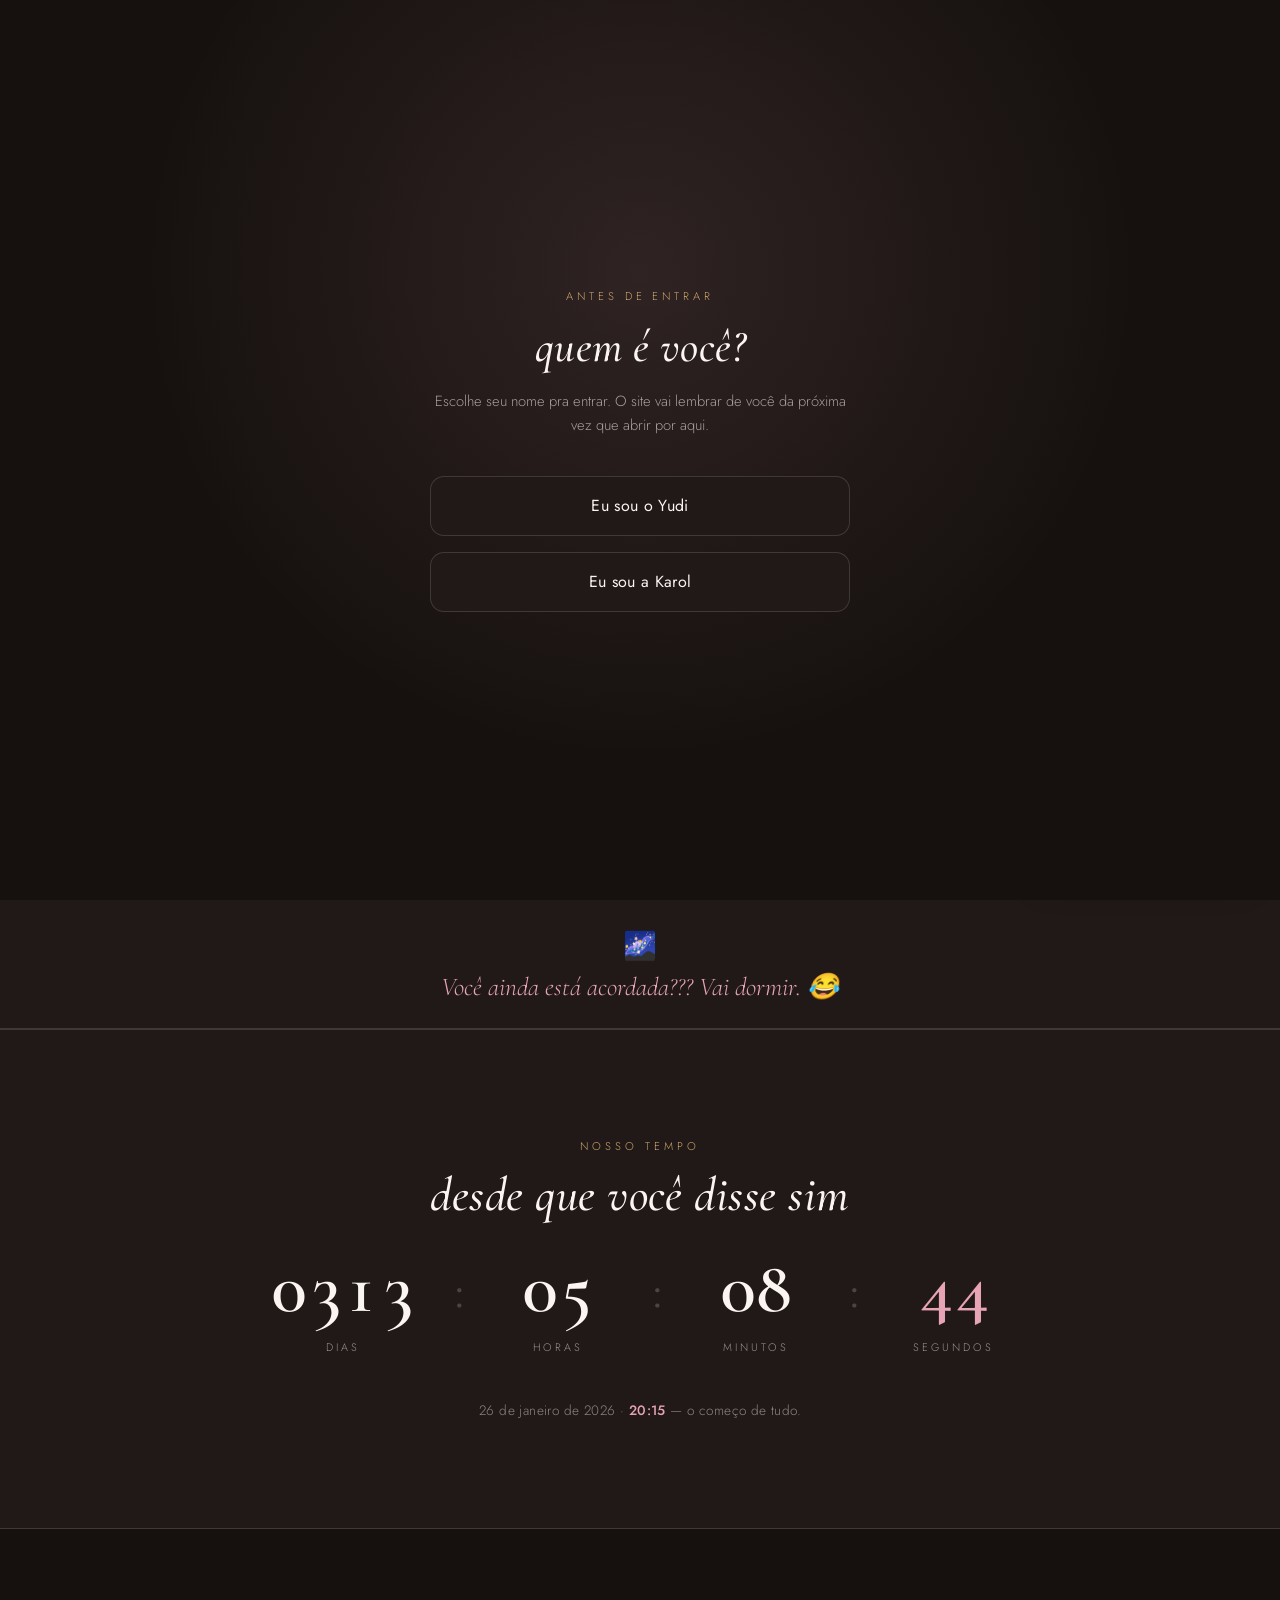
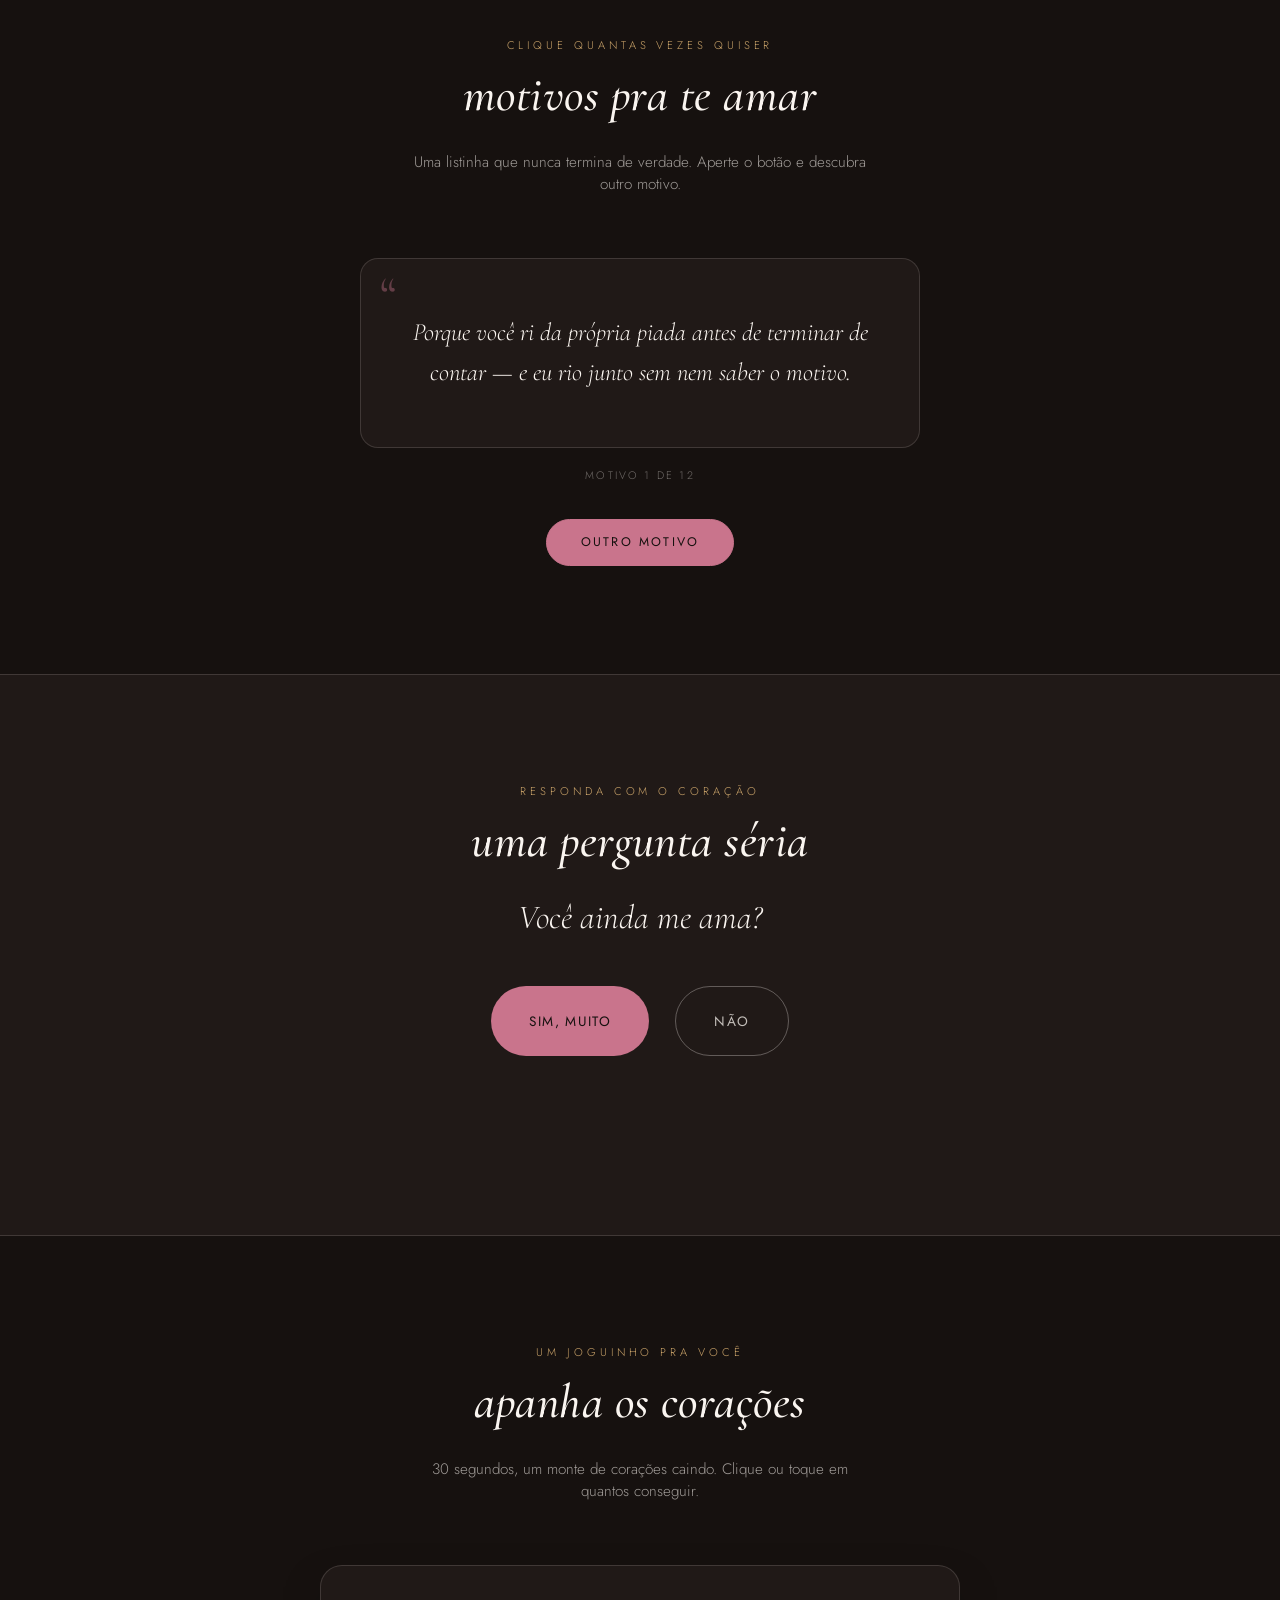
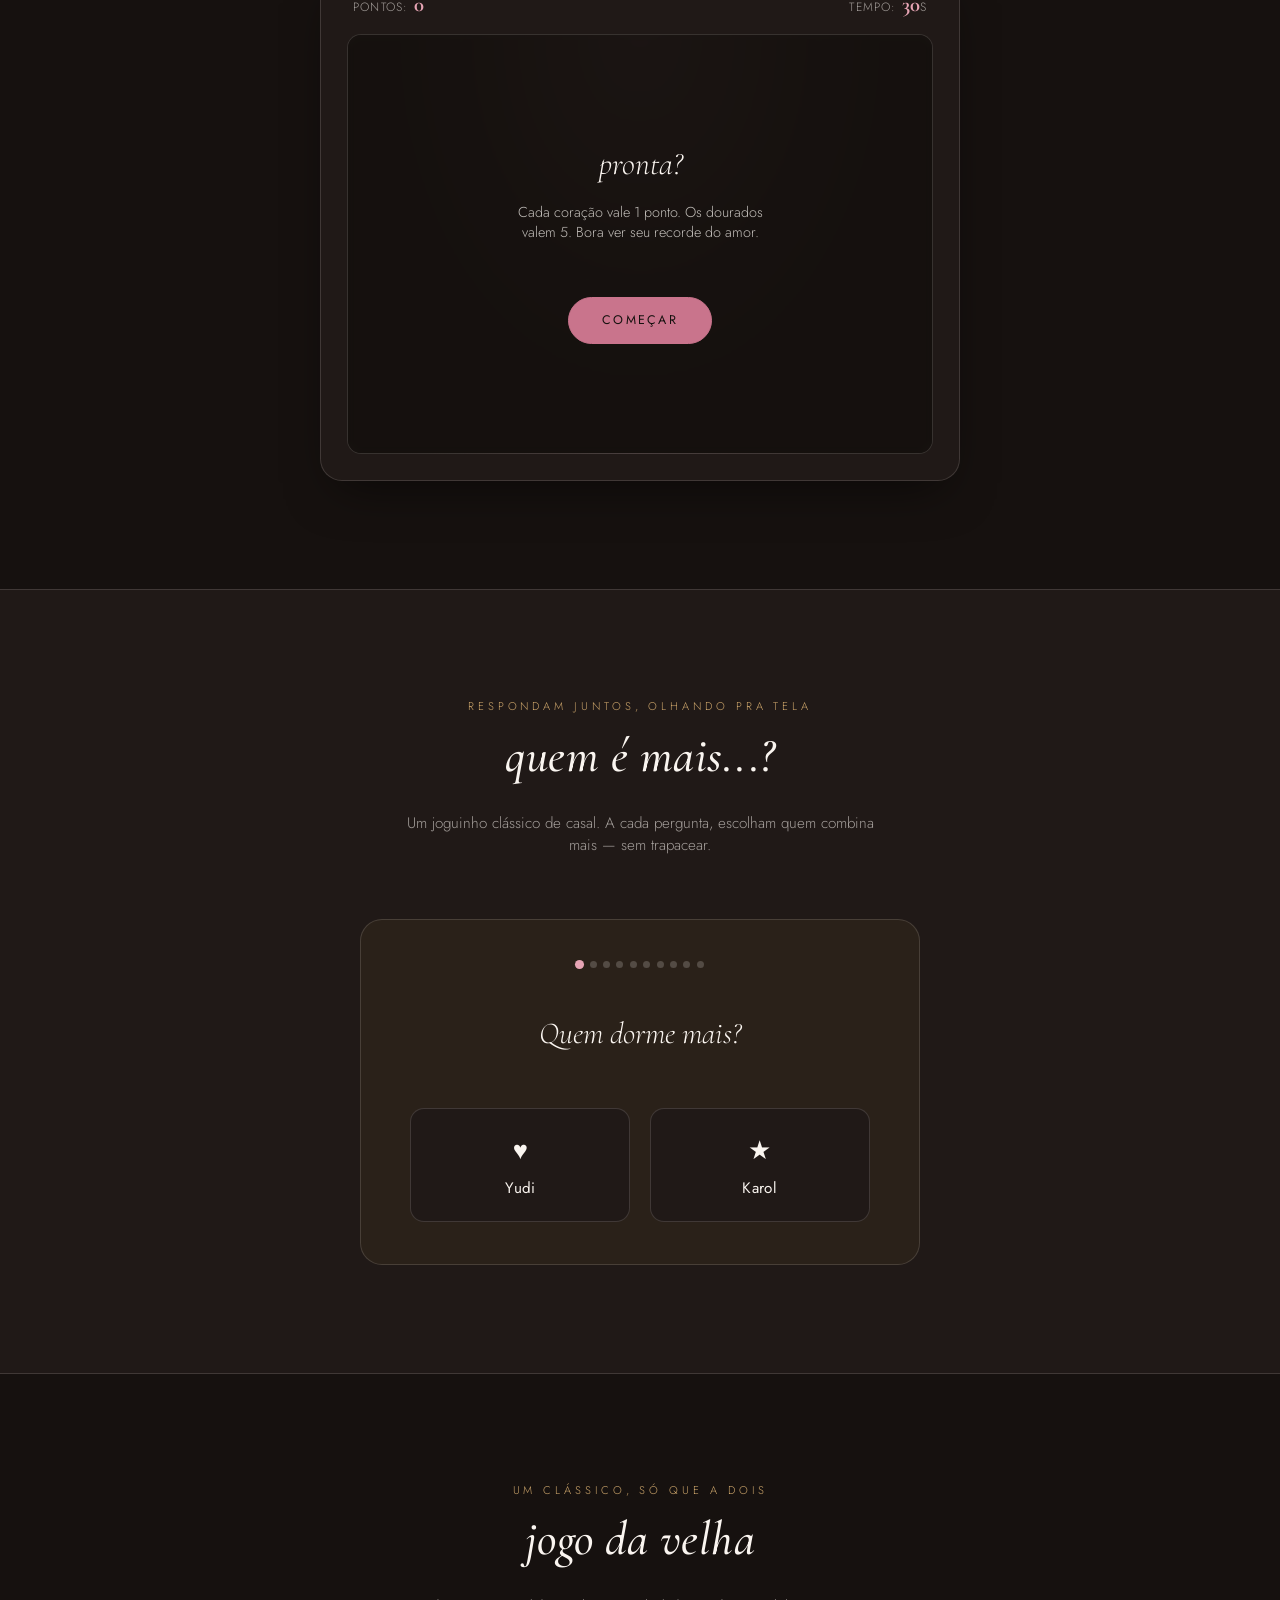
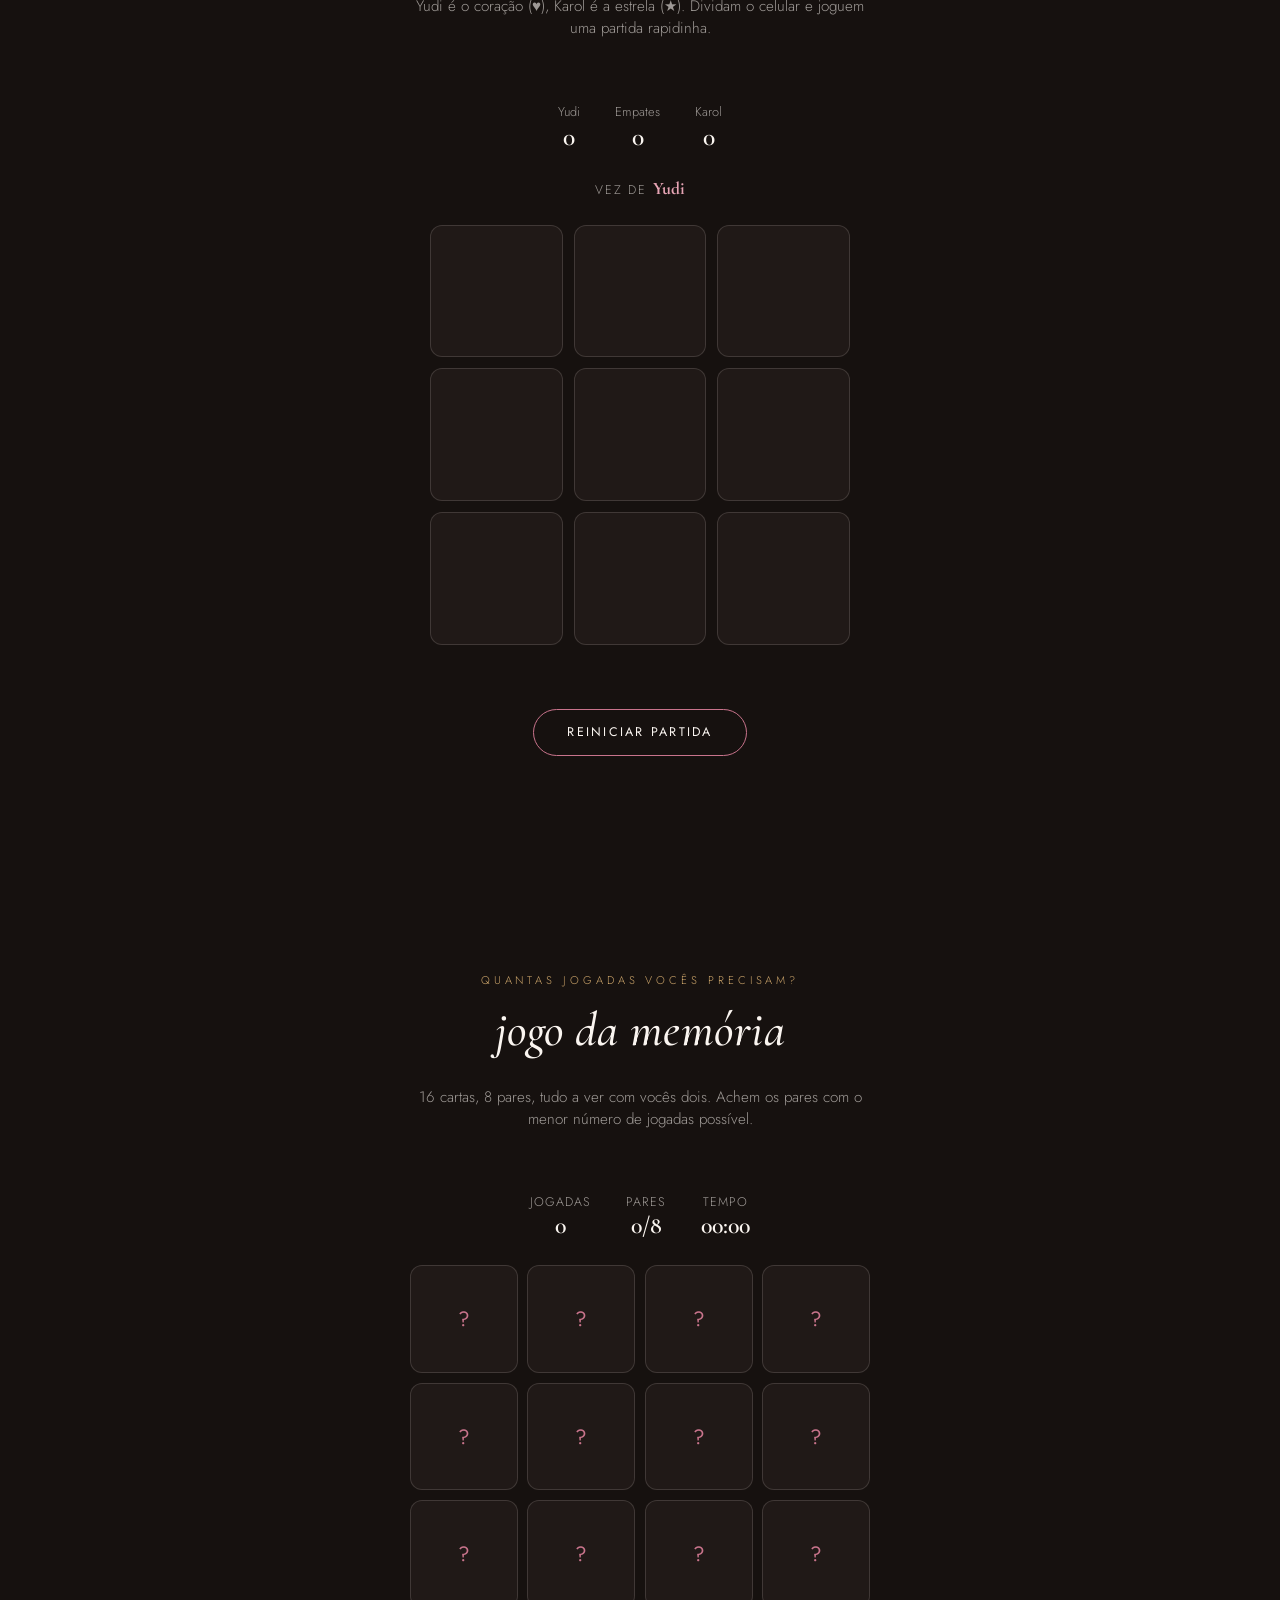
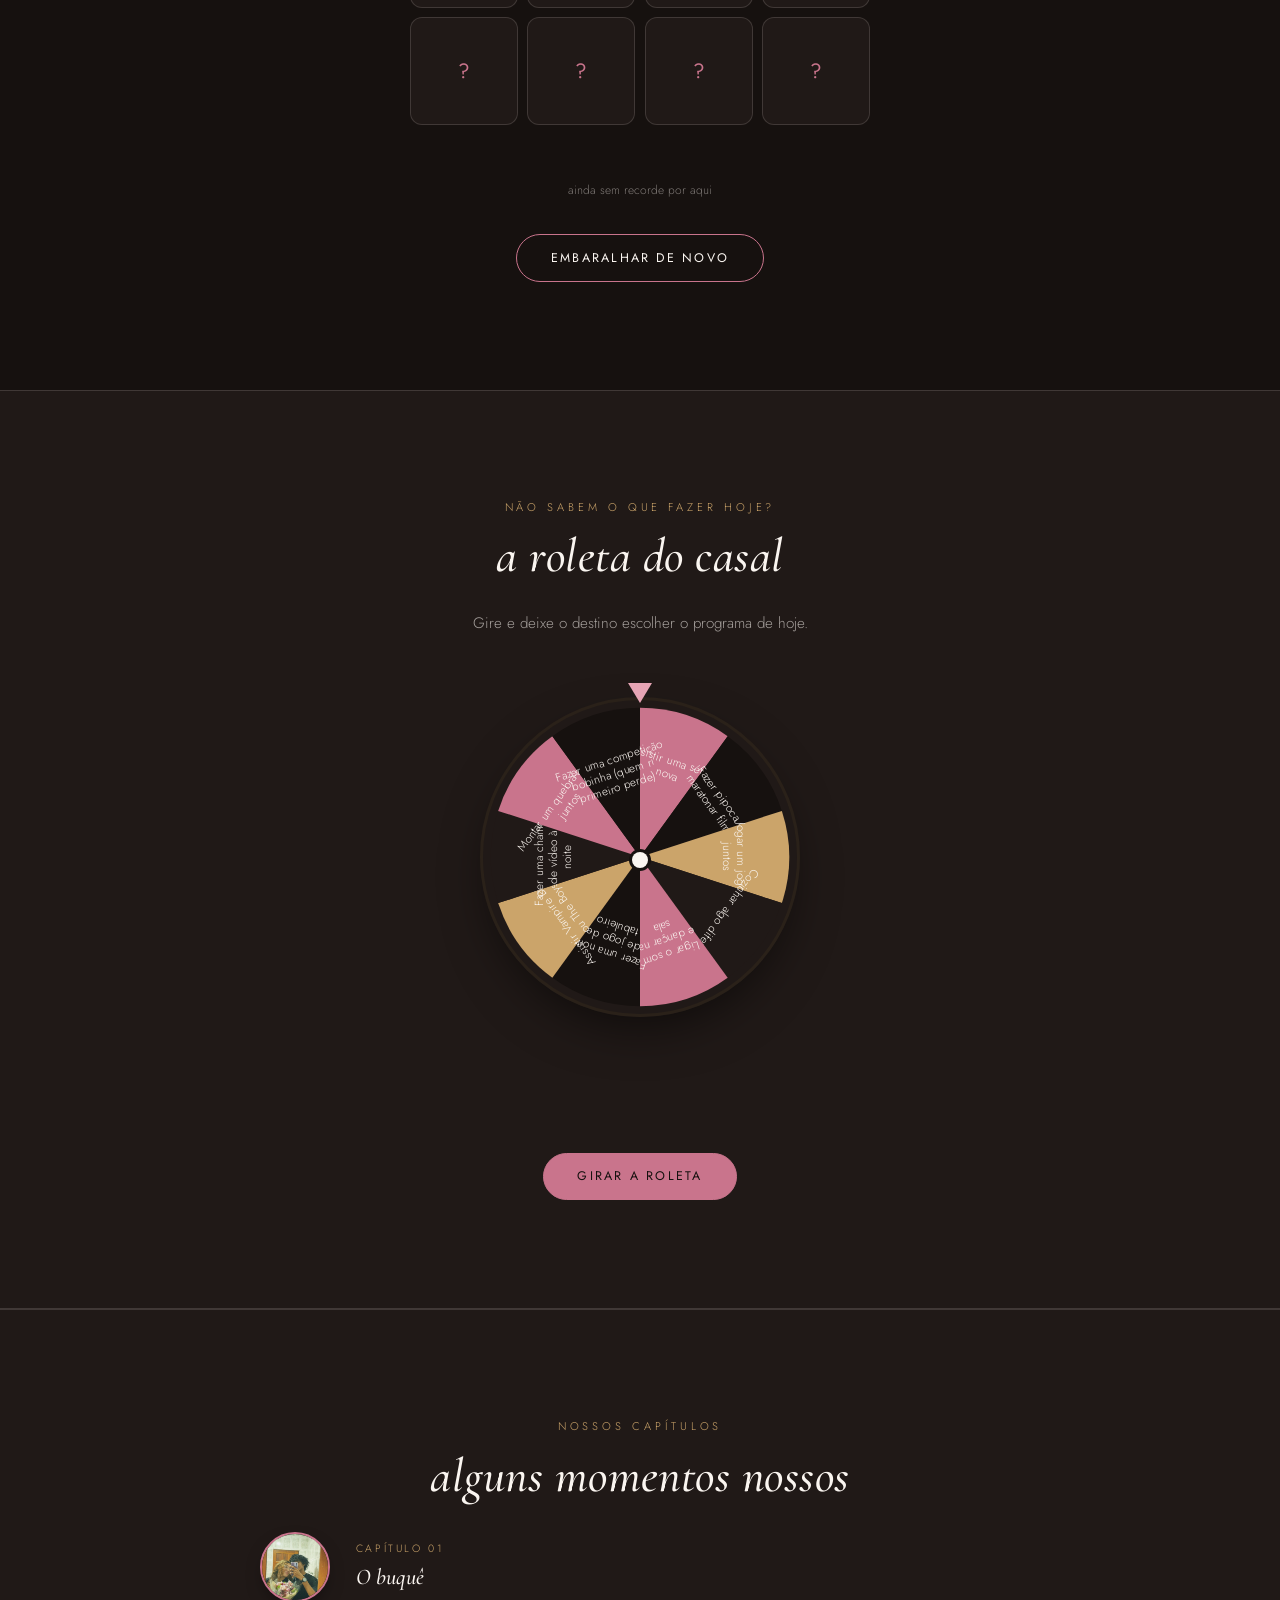
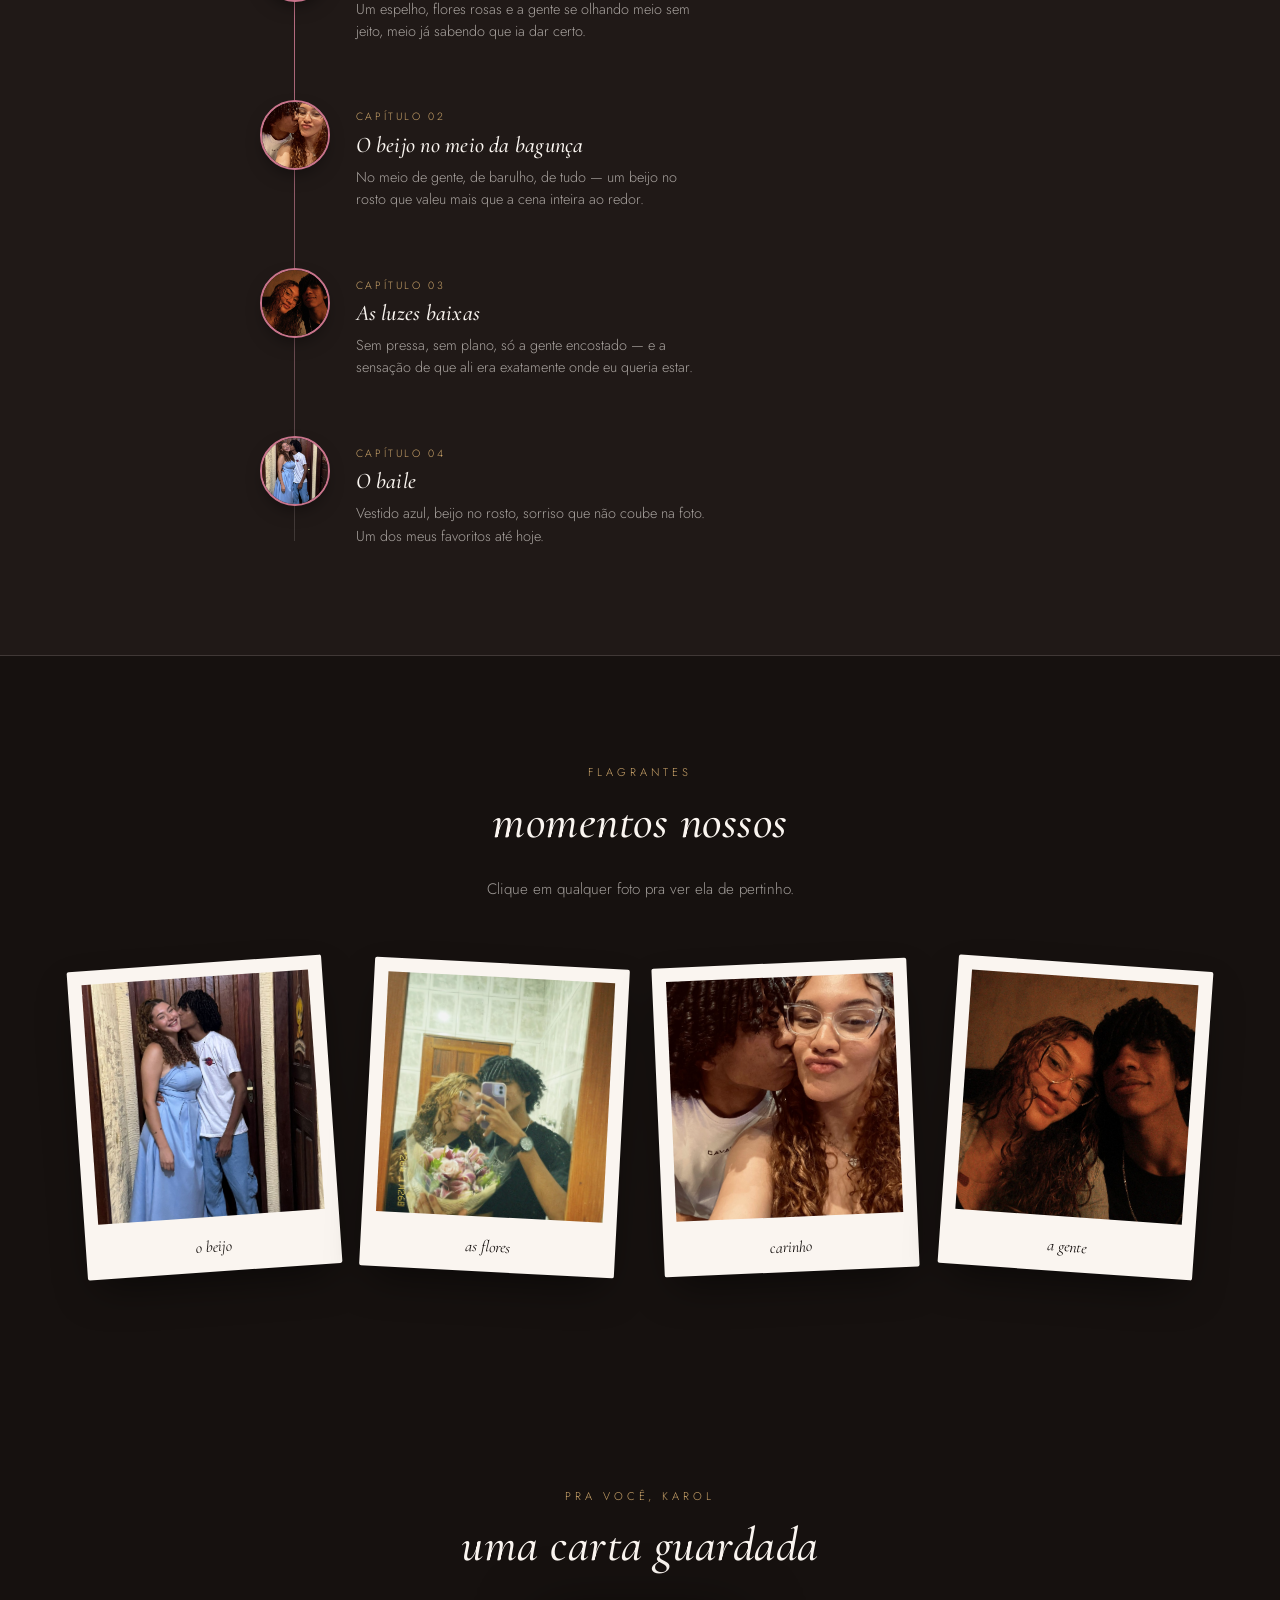
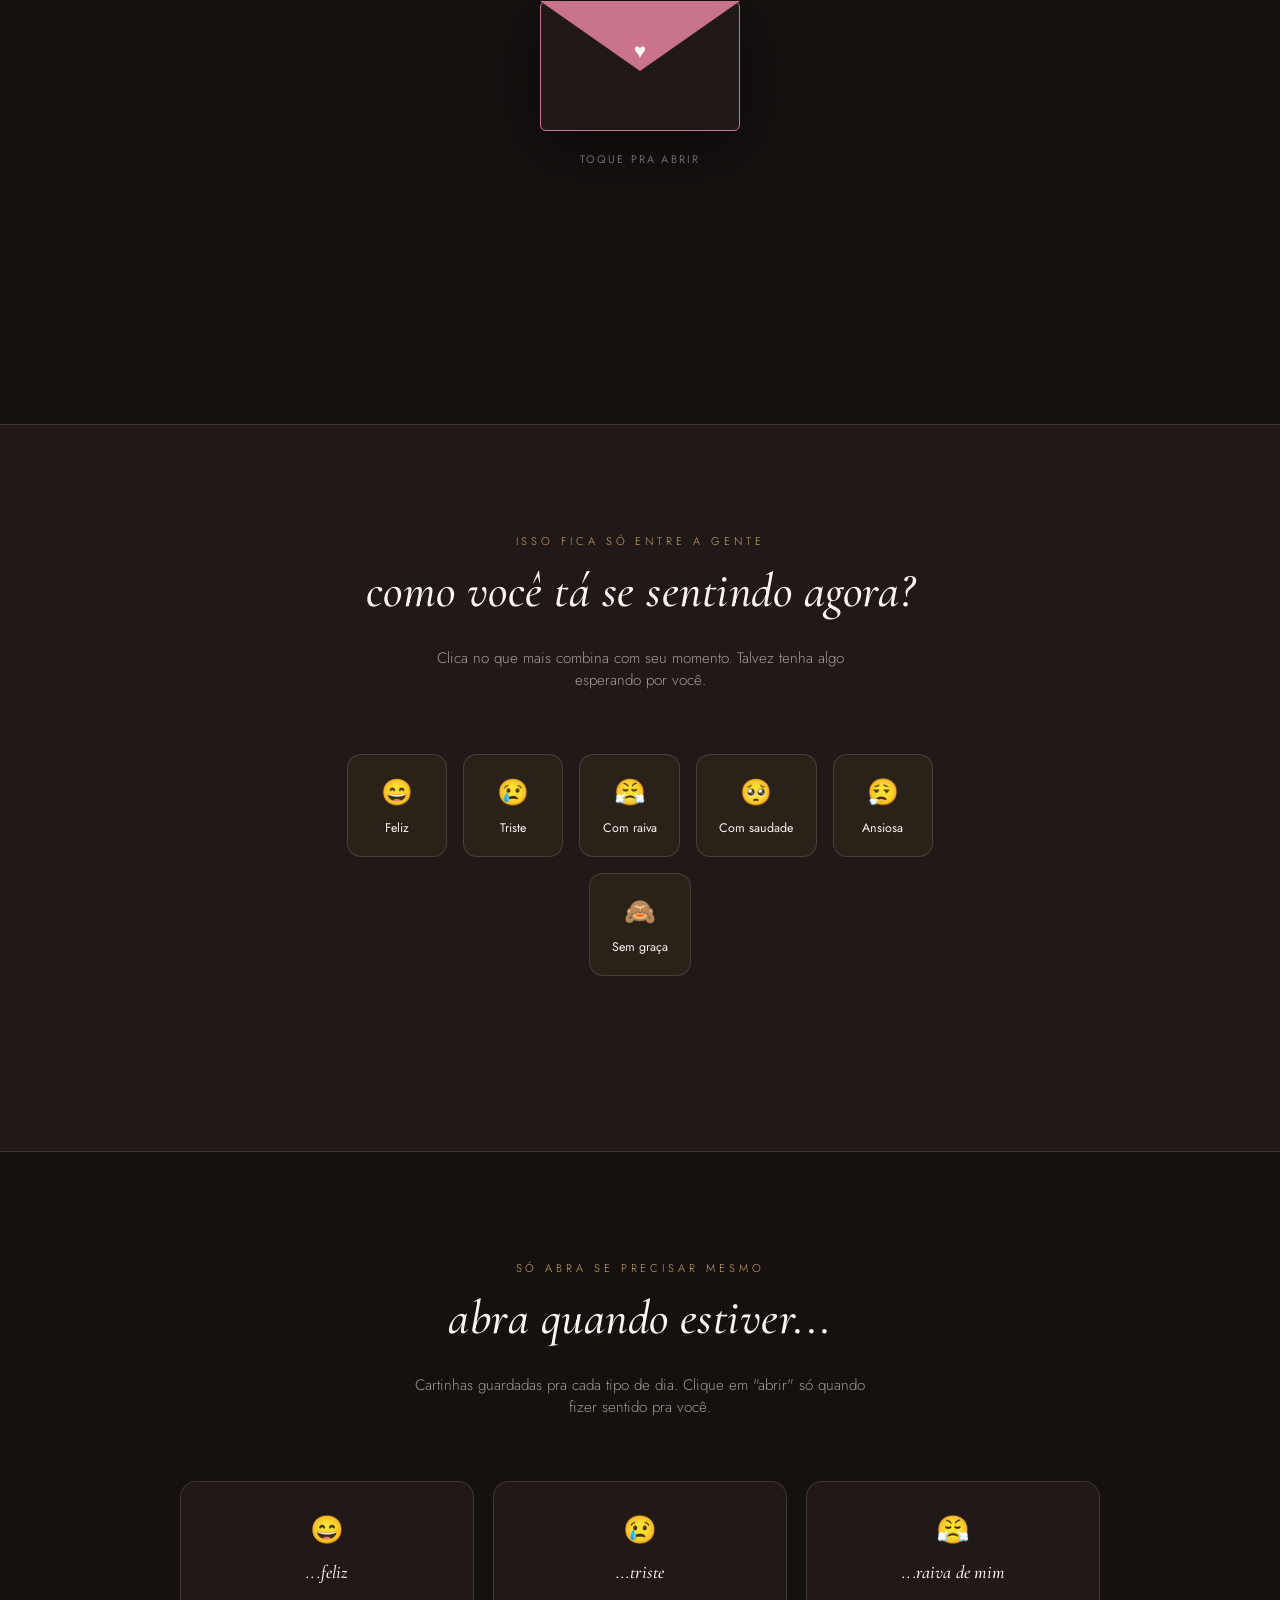
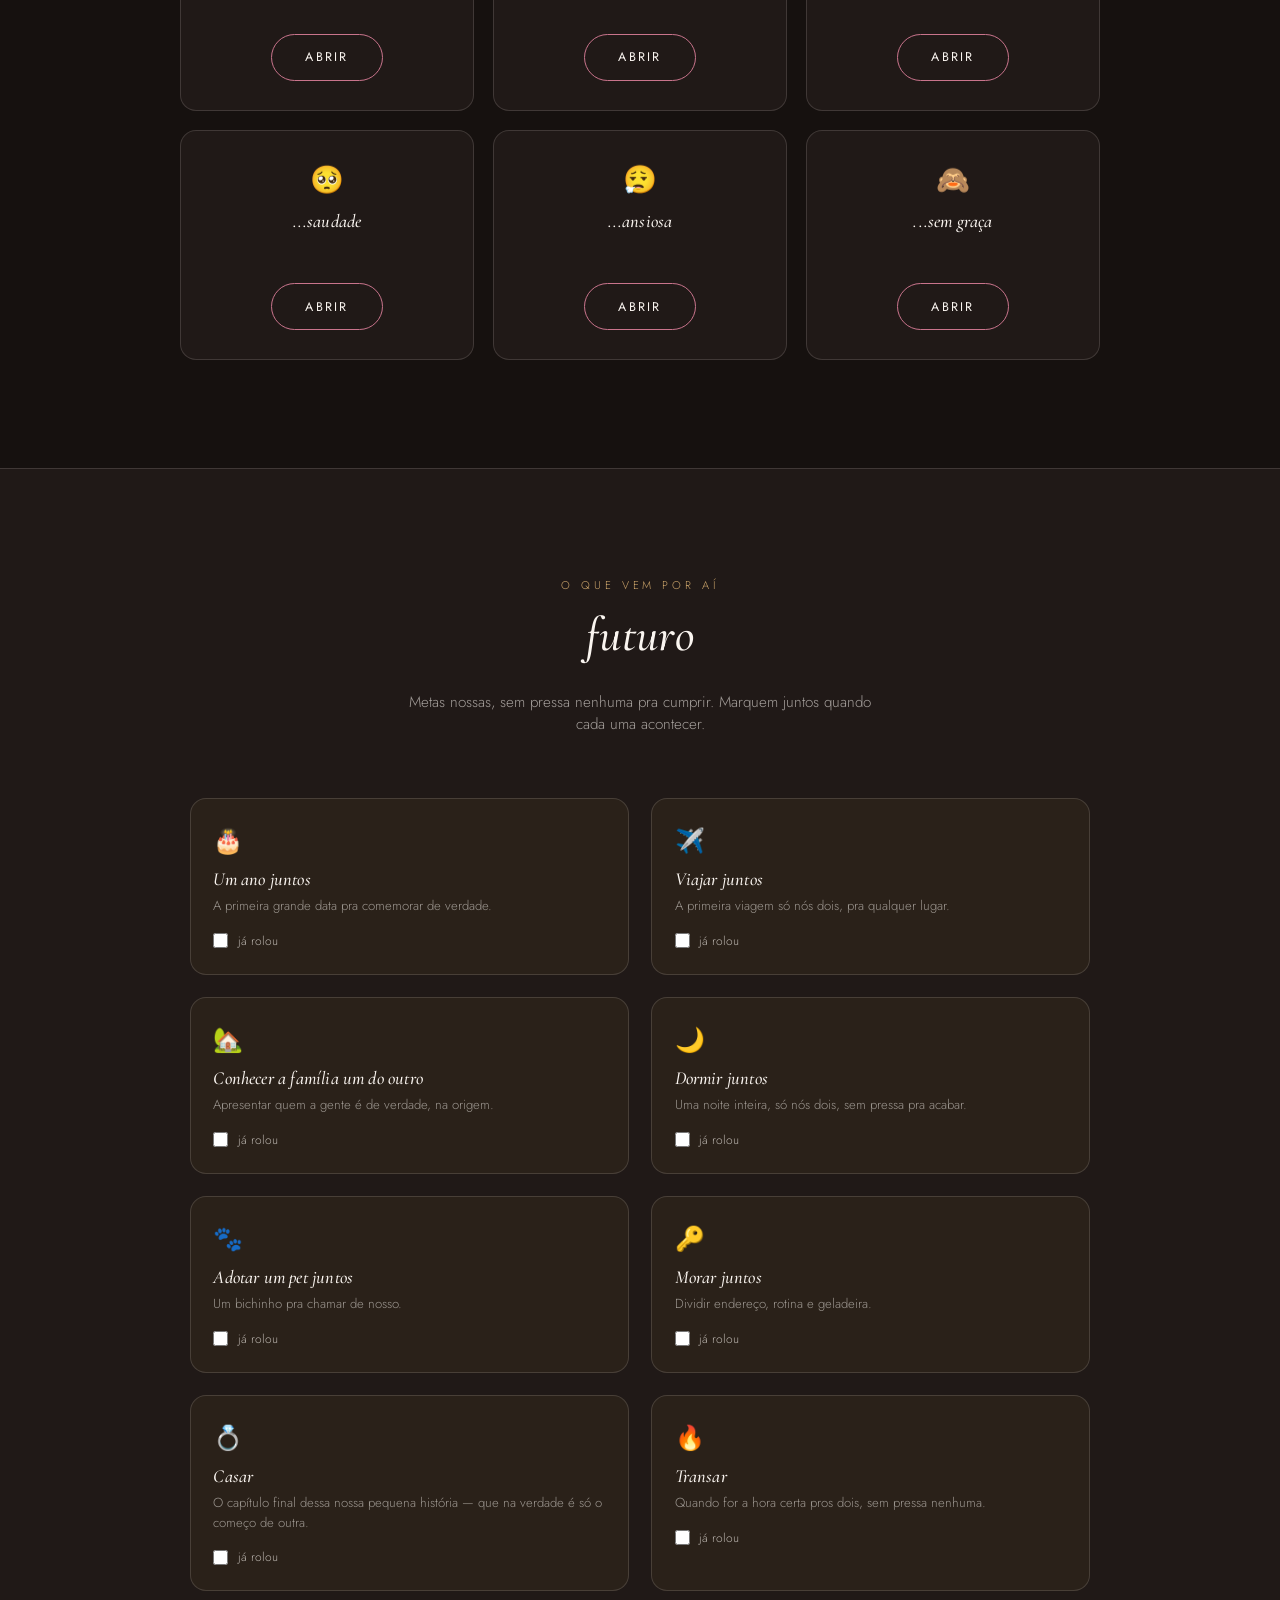
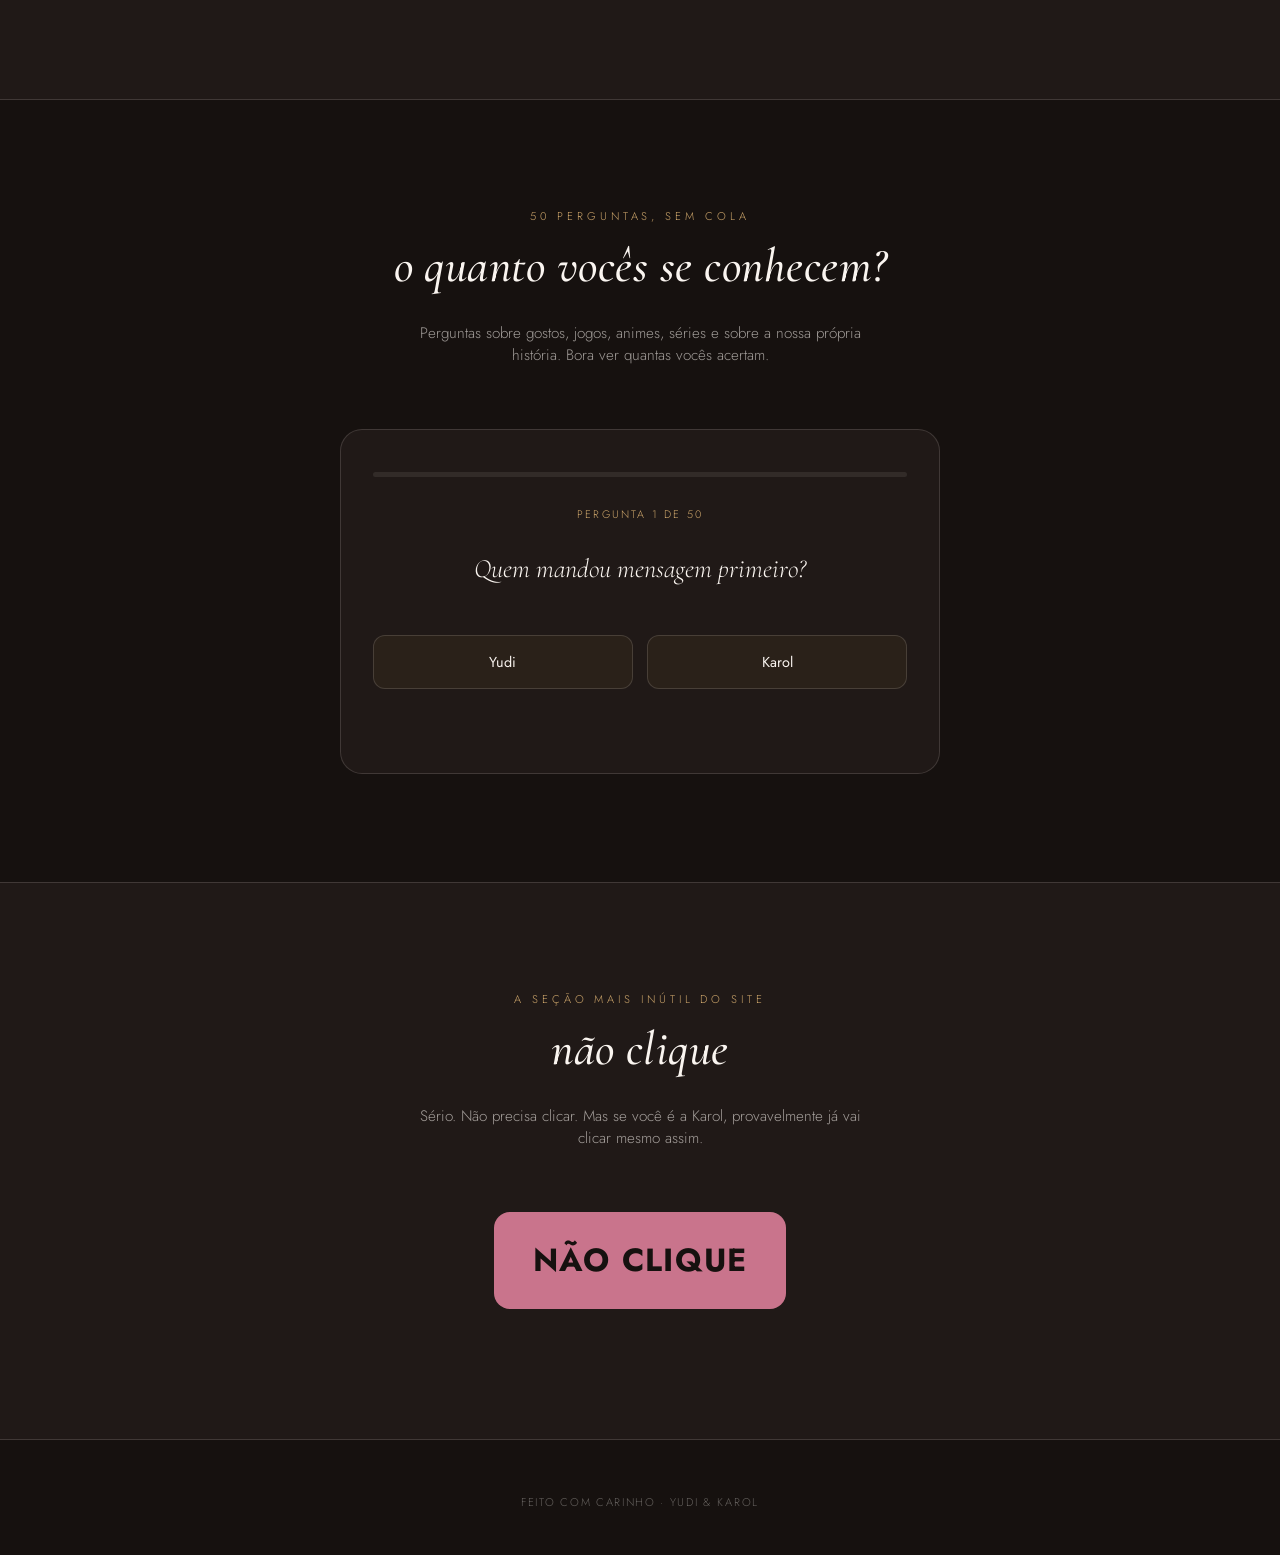
==== commit c0fbc932: "Add files via upload" ====
--- a/index.html
+++ b/index.html
@@ -219,7 +219,7 @@
     min-height:1.6em; opacity:0; transform:translateY(8px); transition:opacity 0.4s ease, transform 0.4s ease;
   }
   .lovetest-result.show{opacity:1; transform:translateY(0);}
-  #burst-layer{position:fixed; inset:0; pointer-events:none; z-index:80; overflow:hidden;}
+  #burst-layer{position:fixed; inset:0; pointer-events:none; z-index:220; overflow:hidden;}
   .burst-heart{position:absolute; font-size:1.4rem; color:var(--rosa); animation:burstUp 1.4s ease-out forwards;}
   @keyframes burstUp{
     0%{transform:translate(0,0) scale(0.6) rotate(0deg); opacity:1;}
@@ -411,6 +411,125 @@
   .memory-final{margin-top:0.4rem; font-family:'Cormorant Garamond', serif; font-style:italic; font-size:1.15rem; color:var(--rosa); min-height:1.6rem;}
   .memory-best{font-size:0.75rem; color:rgba(250,245,240,0.45); margin-top:0.3rem;}
 
+  /* ---------- GREETING (por horário) ---------- */
+  .greeting-banner{
+    text-align:center; padding:1.6rem 1.5rem; background:var(--preto-2); border-bottom:1px solid var(--linha);
+  }
+  .greeting-banner .g-icon{font-size:1.7rem; margin-bottom:0.4rem; display:block;}
+  .greeting-banner .g-text{font-family:'Cormorant Garamond', serif; font-style:italic; font-size:clamp(1.2rem,4vw,1.6rem); color:var(--rosa);}
+
+  /* ---------- PÁGINA INÚTIL ---------- */
+  .useless-section{text-align:center; background:var(--preto-2); border-top:1px solid var(--linha); border-bottom:1px solid var(--linha);}
+  .useless-btn{
+    display:block; margin:1.4rem auto 1.4rem; padding:1.6rem 2.4rem; font-size:clamp(1.3rem,5vw,2rem);
+    font-weight:700; letter-spacing:0.04em; border-radius:16px; border:none; cursor:pointer;
+    background:var(--rosa-forte); color:var(--preto); transition:transform 0.15s ease, background 0.3s ease;
+    max-width:90vw;
+  }
+  .useless-btn:hover{transform:scale(1.03);}
+  .useless-btn.shake{animation:uselessShake 0.4s ease;}
+  @keyframes uselessShake{
+    0%,100%{transform:translateX(0);} 20%{transform:translateX(-8px) rotate(-1deg);} 40%{transform:translateX(8px) rotate(1deg);}
+    60%{transform:translateX(-6px);} 80%{transform:translateX(6px);}
+  }
+  .useless-msg{font-family:'Cormorant Garamond', serif; font-style:italic; font-size:clamp(1.1rem,4vw,1.5rem); color:var(--branco); min-height:2.4rem; margin-bottom:0.6rem;}
+  .useless-count{font-size:0.72rem; letter-spacing:0.12em; text-transform:uppercase; color:rgba(250,245,240,0.4);}
+
+  /* ---------- PÁGINA INÚTIL: tela preta infinita ---------- */
+  #useless-overlay{
+    position:fixed; inset:0; z-index:200; background:#000; display:none; flex-direction:column;
+    align-items:center; justify-content:center; padding:6vh 6vw; text-align:center;
+  }
+  #useless-overlay.open{display:flex;}
+  .useless-exit{
+    position:absolute; top:1.4rem; right:1.4rem; background:none; border:1px solid rgba(255,255,255,0.25);
+    color:rgba(255,255,255,0.6); border-radius:999px; padding:0.45rem 1rem; font-size:0.75rem; cursor:pointer;
+    transition:color 0.2s ease, border-color 0.2s ease;
+  }
+  .useless-exit:hover{color:#fff; border-color:rgba(255,255,255,0.5);}
+  .useless-msg-full{
+    font-family:'Cormorant Garamond', serif; font-style:italic; font-size:clamp(1.2rem,4.5vw,1.9rem);
+    color:#fff; min-height:2.8rem; margin-bottom:1rem; max-width:520px;
+  }
+  .useless-count-full{font-size:0.72rem; letter-spacing:0.12em; text-transform:uppercase; color:rgba(255,255,255,0.35); margin-top:0.4rem;}
+
+  /* ---------- TONY (mascote — pet de corpo inteiro) ---------- */
+  #tony-mascot{
+    position:fixed; top:1.2rem; right:1.2rem; z-index:70; display:flex; flex-direction:column; align-items:center;
+  }
+  .tony-avatar{
+    width:78px; height:100px; position:relative; cursor:pointer; background:none; border:none; padding:0;
+    transition:transform 0.2s ease; filter:drop-shadow(0 10px 20px rgba(0,0,0,0.5));
+  }
+  .tony-avatar:hover{transform:scale(1.06);}
+  #tony-svg{width:100%; height:100%; overflow:visible;}
+
+  /* face parts: hidden unless the matching state is active */
+  .tony-part{display:none;}
+  #tony-svg.state-idle .part-idle{display:inline;}
+  #tony-svg.state-wave .part-wave{display:inline;}
+  #tony-svg.state-happy .part-happy{display:inline;}
+  #tony-svg.state-sad .part-sad{display:inline;}
+  #tony-svg.state-angry .part-angry{display:inline;}
+  #tony-svg.state-sleep .part-sleep{display:inline;}
+
+  /* arms */
+  .tony-arm{transform-box:fill-box; transform-origin:50% 0%; transition:transform 0.35s ease;}
+  #tony-svg.state-wave .tony-arm.right{animation:tonyWave 0.5s ease-in-out 3;}
+  #tony-svg.state-happy .tony-arm{animation:tonyArmsUp 0.55s ease-in-out 2;}
+  #tony-svg.state-sad .tony-arm.left{transform:rotate(-16deg);}
+  #tony-svg.state-sad .tony-arm.right{transform:rotate(16deg);}
+  #tony-svg.state-angry .tony-arm{animation:tonyArmShake 0.22s ease-in-out infinite;}
+  #tony-svg.state-sleep .tony-arm.left{transform:rotate(-8deg);}
+  #tony-svg.state-sleep .tony-arm.right{transform:rotate(8deg);}
+  @keyframes tonyWave{0%,100%{transform:rotate(0deg);} 50%{transform:rotate(-40deg);}}
+  @keyframes tonyArmsUp{0%,100%{transform:rotate(0deg);} 50%{transform:rotate(-95deg);}}
+  @keyframes tonyArmShake{0%,100%{transform:rotate(-6deg);} 50%{transform:rotate(6deg);}}
+
+  /* whole-body motion */
+  #tony-char{transform-box:fill-box; transform-origin:50% 100%; animation:tonyBreathe 3.2s ease-in-out infinite;}
+  @keyframes tonyBreathe{0%,100%{transform:scaleY(1);} 50%{transform:scaleY(1.02);}}
+  #tony-svg.state-happy #tony-char{animation:tonyBounceBody 0.55s ease-in-out 2;}
+  @keyframes tonyBounceBody{0%,100%{transform:translateY(0);} 35%{transform:translateY(-13px);} 65%{transform:translateY(2px);}}
+  #tony-svg.state-angry #tony-char{animation:tonyShakeBody 0.22s ease-in-out infinite;}
+  @keyframes tonyShakeBody{0%,100%{transform:translateX(0);} 25%{transform:translateX(-4px);} 75%{transform:translateX(4px);}}
+  #tony-svg.state-sad #tony-char{animation:tonySlouch 2.6s ease-in-out infinite;}
+  @keyframes tonySlouch{0%,100%{transform:translateY(3px) rotate(-1.5deg);} 50%{transform:translateY(6px) rotate(1.5deg);}}
+  #tony-svg.state-sleep #tony-char{animation:tonySleepSway 3.4s ease-in-out infinite;}
+  @keyframes tonySleepSway{0%,100%{transform:rotate(-5deg);} 50%{transform:rotate(-2deg);}}
+
+  /* zzz */
+  .tony-z{transform-box:fill-box; transform-origin:50% 50%;}
+  #tony-svg.state-sleep .z1{animation:tonyZFloat 2.4s ease-in-out infinite;}
+  #tony-svg.state-sleep .z2{animation:tonyZFloat 2.4s ease-in-out infinite 0.5s;}
+  @keyframes tonyZFloat{0%{opacity:0; transform:translateY(0);} 25%{opacity:1;} 100%{opacity:0; transform:translateY(-16px);}}
+
+  .tony-name{font-size:0.62rem; letter-spacing:0.14em; text-transform:uppercase; color:rgba(250,245,240,0.5); margin-top:0.25rem;}
+  .tony-treats{font-size:0.65rem; color:rgba(250,245,240,0.4); margin-top:0.05rem;}
+  .tony-badge{
+    position:absolute; bottom:12px; right:-4px; font-size:0.9rem; background:var(--preto-2); border-radius:50%;
+    width:20px; height:20px; display:flex; align-items:center; justify-content:center; border:1px solid var(--linha); z-index:2;
+  }
+  .tony-decor{position:absolute; top:-8px; left:-6px; font-size:1.1rem; pointer-events:none; z-index:2;}
+  .tony-bubble{
+    position:absolute; top:20px; right:84px; max-width:190px; background:var(--preto-2); border:1px solid var(--linha);
+    border-radius:12px 12px 2px 12px; padding:0.6rem 0.85rem; font-size:0.78rem; line-height:1.4; color:var(--branco);
+    opacity:0; transform:translateY(-6px); pointer-events:none; transition:opacity 0.25s ease, transform 0.25s ease;
+    box-shadow:0 14px 30px -10px rgba(0,0,0,0.6);
+  }
+  .tony-bubble.show{opacity:1; transform:translateY(0);}
+  .tony-treat{
+    position:absolute; top:-4px; left:50%; transform:translateX(-50%); font-size:1.3rem; cursor:pointer; display:none; z-index:3;
+    animation:tonyTreatFloat 1.4s ease-in-out infinite;
+  }
+  .tony-treat.show{display:block;}
+  @keyframes tonyTreatFloat{0%,100%{transform:translateX(-50%) translateY(0);} 50%{transform:translateX(-50%) translateY(-5px);}}
+  @media (max-width:700px){
+    #tony-mascot{top:0.7rem; right:0.7rem;}
+    .tony-avatar{width:62px; height:80px;}
+    .tony-bubble{max-width:150px; font-size:0.72rem; top:14px; right:68px;}
+  }
+
   /* ---------- ROLETA ---------- */
   .roleta-section{text-align:center; background:var(--preto-2); border-top:1px solid var(--linha); border-bottom:1px solid var(--linha);}
   .roleta-wrap{position:relative; width:min(320px, 78vw); aspect-ratio:1; margin:0 auto 2.2rem;}
@@ -595,6 +714,109 @@
 </div>
 <div id="yt-hide"></div>
 
+<!-- TONY, O MASCOTE (pet de corpo inteiro em SVG) -->
+<div id="tony-mascot">
+  <button class="tony-avatar" id="tony-face" aria-label="Tony, o mascote">
+    <svg id="tony-svg" class="state-idle" viewBox="0 0 140 180" xmlns="http://www.w3.org/2000/svg">
+      <g id="tony-char">
+        <!-- pernas -->
+        <rect x="46" y="150" width="18" height="24" rx="9" fill="#93602f"/>
+        <rect x="76" y="150" width="18" height="24" rx="9" fill="#93602f"/>
+
+        <!-- braços -->
+        <g class="tony-arm left">
+          <rect x="26" y="96" width="16" height="46" rx="8" fill="#b5794f"/>
+          <circle cx="34" cy="142" r="10" fill="#93602f"/>
+        </g>
+        <g class="tony-arm right">
+          <rect x="98" y="96" width="16" height="46" rx="8" fill="#b5794f"/>
+          <circle cx="106" cy="142" r="10" fill="#93602f"/>
+        </g>
+
+        <!-- corpo -->
+        <ellipse cx="70" cy="118" rx="36" ry="42" fill="#b5794f"/>
+        <ellipse cx="70" cy="126" rx="21" ry="27" fill="#f3e3c9"/>
+        <path d="M70 106c-3-5-11-5-13-1-2 4 2 8 13 15 11-7 15-11 13-15-2-4-10-4-13 1z" fill="#c9748c"/>
+
+        <!-- cabeça -->
+        <circle cx="70" cy="54" r="33" fill="#b5794f"/>
+        <circle cx="45" cy="27" r="14" fill="#b5794f"/>
+        <circle cx="45" cy="27" r="7" fill="#f3e3c9"/>
+        <circle cx="95" cy="27" r="14" fill="#b5794f"/>
+        <circle cx="95" cy="27" r="7" fill="#f3e3c9"/>
+        <ellipse cx="70" cy="62" rx="17" ry="13" fill="#f3e3c9"/>
+        <ellipse cx="70" cy="55" rx="5.5" ry="4.5" fill="#2a1f16"/>
+
+        <!-- olhos: normal (idle, aceno, bravo) -->
+        <g class="tony-part part-idle part-wave part-angry">
+          <circle cx="58" cy="47" r="3.6" fill="#2a1f16"/>
+          <circle cx="82" cy="47" r="3.6" fill="#2a1f16"/>
+        </g>
+        <!-- olhos: feliz -->
+        <g class="tony-part part-happy">
+          <path d="M53 47q5-7 10 0" stroke="#2a1f16" stroke-width="2.6" fill="none" stroke-linecap="round"/>
+          <path d="M77 47q5-7 10 0" stroke="#2a1f16" stroke-width="2.6" fill="none" stroke-linecap="round"/>
+        </g>
+        <!-- olhos: triste + lágrima -->
+        <g class="tony-part part-sad">
+          <ellipse cx="58" cy="49" rx="3.4" ry="4.2" fill="#2a1f16"/>
+          <ellipse cx="82" cy="49" rx="3.4" ry="4.2" fill="#2a1f16"/>
+          <path d="M56 53q-2 5 0 8q2-2 0-8z" fill="#8fc6e6"/>
+        </g>
+        <!-- olhos: dormindo -->
+        <g class="tony-part part-sleep">
+          <path d="M53 47q5 4 10 0" stroke="#2a1f16" stroke-width="2.4" fill="none" stroke-linecap="round"/>
+          <path d="M77 47q5 4 10 0" stroke="#2a1f16" stroke-width="2.4" fill="none" stroke-linecap="round"/>
+        </g>
+
+        <!-- sobrancelhas: bravo -->
+        <g class="tony-part part-angry">
+          <line x1="52" y1="38" x2="63" y2="42" stroke="#2a1f16" stroke-width="2.6" stroke-linecap="round"/>
+          <line x1="88" y1="38" x2="77" y2="42" stroke="#2a1f16" stroke-width="2.6" stroke-linecap="round"/>
+        </g>
+        <!-- sobrancelhas: triste -->
+        <g class="tony-part part-sad">
+          <line x1="52" y1="41" x2="63" y2="38" stroke="#2a1f16" stroke-width="2.2" stroke-linecap="round"/>
+          <line x1="88" y1="41" x2="77" y2="38" stroke="#2a1f16" stroke-width="2.2" stroke-linecap="round"/>
+        </g>
+
+        <!-- boca: idle / aceno -->
+        <path class="tony-part part-idle part-wave" d="M63 68q7 5 14 0" stroke="#2a1f16" stroke-width="2.2" fill="none" stroke-linecap="round"/>
+        <!-- boca: feliz -->
+        <path class="tony-part part-happy" d="M60 66q10 12 20 0q-10 6 -20 0z" fill="#2a1f16"/>
+        <!-- boca: triste -->
+        <path class="tony-part part-sad" d="M62 72q8-6 16 0" stroke="#2a1f16" stroke-width="2.2" fill="none" stroke-linecap="round"/>
+        <!-- boca: bravo -->
+        <path class="tony-part part-angry" d="M63 69h14" stroke="#2a1f16" stroke-width="2.6" stroke-linecap="round"/>
+        <!-- boca: dormindo -->
+        <ellipse class="tony-part part-sleep" cx="70" cy="68" rx="3" ry="2" fill="#2a1f16"/>
+
+        <!-- bochechas -->
+        <g class="tony-part part-happy part-wave">
+          <ellipse cx="50" cy="60" rx="5" ry="3" fill="#e6a4b4" opacity="0.6"/>
+          <ellipse cx="90" cy="60" rx="5" ry="3" fill="#e6a4b4" opacity="0.6"/>
+        </g>
+
+        <!-- marcas de raiva -->
+        <g class="tony-part part-angry">
+          <line x1="100" y1="18" x2="108" y2="10" stroke="#c0392b" stroke-width="2.4" stroke-linecap="round"/>
+          <line x1="106" y1="22" x2="116" y2="16" stroke="#c0392b" stroke-width="2.4" stroke-linecap="round"/>
+        </g>
+
+        <!-- zzz -->
+        <text class="tony-part part-sleep tony-z z1" x="98" y="20" font-size="13" fill="#e6a4b4" font-family="Georgia, serif">z</text>
+        <text class="tony-part part-sleep tony-z z2" x="107" y="9" font-size="9" fill="#e6a4b4" font-family="Georgia, serif">z</text>
+      </g>
+    </svg>
+    <span class="tony-decor" id="tony-decor"></span>
+    <span class="tony-badge" id="tony-badge" style="display:none;"></span>
+    <span class="tony-treat" id="tony-treat">🍯</span>
+  </button>
+  <div class="tony-bubble" id="tony-bubble"></div>
+  <div class="tony-name">Tony</div>
+  <div class="tony-treats" id="tony-treats">🍯 x0</div>
+</div>
+
 <!-- HERO -->
 <section class="hero">
   <div class="eyebrow">uma pequena história de dois</div>
@@ -604,6 +826,12 @@
   <p class="sub">Desde <b>26 de janeiro de 2026</b>, contando cada segundo ao seu lado.</p>
   <div class="scroll-cue"><span>role</span><span class="line"></span></div>
 </section>
+
+<!-- GREETING -->
+<div class="greeting-banner">
+  <span class="g-icon" id="greeting-icon">☀️</span>
+  <span class="g-text" id="greeting-text">Bom dia ❤️</span>
+</div>
 
 <!-- TIMER -->
 <section class="timer-section">
@@ -929,7 +1157,23 @@
   </div>
 </section>
 
+<!-- PÁGINA INÚTIL -->
+<section class="useless-section">
+  <div class="kicker">a seção mais inútil do site</div>
+  <h2 class="sec-title">não clique</h2>
+  <p class="sec-sub">Sério. Não precisa clicar. Mas se você é a Karol, provavelmente já vai clicar mesmo assim.</p>
+  <button class="useless-btn" id="useless-btn">NÃO CLIQUE</button>
+</section>
+
 <footer>feito com carinho &middot; Yudi &amp; Karol</footer>
+
+<!-- PÁGINA PRETA INFINITA -->
+<div id="useless-overlay">
+  <button class="useless-exit" id="useless-exit">✕ sair</button>
+  <div class="useless-msg-full" id="useless-msg-full">&nbsp;</div>
+  <button class="useless-btn" id="useless-btn-full">NÃO CLIQUE</button>
+  <div class="useless-count-full" id="useless-count-full"></div>
+</div>
 
 <!-- MQ CONFIRM MODAL -->
 <div id="mq-confirm">
@@ -985,6 +1229,201 @@
 } else {
   loginOverlay.classList.remove('hide');
 }
+
+/* ================= saudação por horário ================= */
+(function greetByTime(){
+  const hour = new Date().getHours();
+  const iconEl = document.getElementById('greeting-icon');
+  const textEl = document.getElementById('greeting-text');
+  const user = localStorage.getItem('yudiKarolUser');
+  const nome = user ? (user === 'Karol' ? 'Karol' : 'Yudi') : null;
+  let icon, text;
+  if(hour >= 5 && hour < 12){
+    icon = '☀️';
+    text = nome === 'Karol' ? 'Bom dia, Karol ❤️' : (nome === 'Yudi' ? 'Bom dia, Yudi ❤️' : 'Bom dia ❤️');
+  } else if(hour >= 12 && hour < 18){
+    icon = '🌤️';
+    text = 'Espero que seu dia esteja sendo bom.';
+  } else if(hour >= 18 && hour < 24){
+    icon = '🌙';
+    text = nome === 'Karol' ? 'Boa noite, meu amor.' : (nome === 'Yudi' ? 'Boa noite, meu amor.' : 'Boa noite.');
+  } else {
+    icon = '🌌';
+    text = 'Você ainda está acordada??? Vai dormir. 😂';
+  }
+  iconEl.textContent = icon;
+  textEl.textContent = text;
+})();
+
+/* ================= Tony, o mascote (pet de corpo inteiro) ================= */
+const tonyFace = document.getElementById('tony-face');
+const tonySvg = document.getElementById('tony-svg');
+const tonyBubble = document.getElementById('tony-bubble');
+const tonyBadge = document.getElementById('tony-badge');
+const tonyDecor = document.getElementById('tony-decor');
+const tonyTreatEl = document.getElementById('tony-treat');
+const tonyTreatsCountEl = document.getElementById('tony-treats');
+const TONY_TREATS_KEY = 'yudiKarolTonyTreats';
+const TONY_PENDING_KEY = 'yudiKarolTonyPendingTreat';
+const TONY_STATES = ['idle','wave','happy','sad','angry','sleep'];
+
+let tonyState = 'idle';
+let tonyStateRevertTimer = null;
+let tonySadTimer = null;
+let tonySleepTimer = null;
+let tonyClickTimes = [];
+let tonyBubbleTimer = null;
+
+function setTonyState(newState, holdMs){
+  clearTimeout(tonyStateRevertTimer);
+  TONY_STATES.forEach(s => tonySvg.classList.remove('state-' + s));
+  tonySvg.classList.add('state-' + newState);
+  tonyState = newState;
+  if(holdMs){
+    tonyStateRevertTimer = setTimeout(() => setTonyState('idle'), holdMs);
+  }
+}
+
+const tonyLines = [
+  "Oi! Eu sou o Tony. 🐻",
+  "Preciso de mais docinhos...",
+  "Vocês dois são fofos, sabia?",
+  "Adivinha quem tá de olho em vocês? Eu.",
+  "Continuem assim, tá bonito de ver. 💕",
+  "Um dia eu ainda ganho um chapéu de festa.",
+  "Hoje eu acordei feliz. Deve ser vocês.",
+  "Psiu... eles não sabem que eu escuto tudo.",
+  "Já contei quantas vezes eles clicaram em mim? Muitas."
+];
+
+function tonyLineForUser(){
+  const user = localStorage.getItem('yudiKarolUser');
+  if(user === 'Karol') return "Oi mamãe Karol! 🐻";
+  if(user === 'Yudi') return "Oi papai Yudi! 🐻";
+  return tonyLines[Math.floor(Math.random() * tonyLines.length)];
+}
+
+function showTonyBubble(text, ms){
+  tonyBubble.textContent = text;
+  tonyBubble.classList.add('show');
+  clearTimeout(tonyBubbleTimer);
+  tonyBubbleTimer = setTimeout(() => tonyBubble.classList.remove('show'), ms || 2600);
+}
+
+function resetTonyIdleTimers(){
+  if(tonyState === 'sad' || tonyState === 'sleep'){
+    setTonyState('idle');
+  }
+  clearTimeout(tonySadTimer);
+  clearTimeout(tonySleepTimer);
+  tonySadTimer = setTimeout(() => {
+    setTonyState('sad');
+    showTonyBubble('Cadê vocês? Já tô com saudade... 🥺', 3200);
+  }, 16000);
+  tonySleepTimer = setTimeout(() => setTonyState('sleep'), 32000);
+}
+
+['click','scroll','mousemove','keydown','touchstart'].forEach(evt => {
+  document.addEventListener(evt, resetTonyIdleTimers, { passive:true });
+});
+resetTonyIdleTimers();
+
+tonyFace.addEventListener('click', (e) => {
+  e.stopPropagation();
+  const now = Date.now();
+  tonyClickTimes.push(now);
+  tonyClickTimes = tonyClickTimes.filter(t => now - t < 3000);
+
+  if(tonyState === 'sleep'){
+    setTonyState('wave', 1300);
+    showTonyBubble('Hã?? Eu tava dormindo. 😴');
+    return;
+  }
+
+  if(tonyClickTimes.length >= 5){
+    tonyClickTimes = [];
+    setTonyState('angry', 1900);
+    showTonyBubble('Para! Já entendi que você quer atenção. 😤', 2200);
+    return;
+  }
+
+  setTonyState('wave', 1300);
+  showTonyBubble(tonyLineForUser());
+});
+
+/* troca de "roupa" (crachá) conforme a seção da página */
+const tonyOutfits = [
+  { selector: '.game-section, .ttt-section, .memory-section, .roleta-section, .megaquiz-section, .quiz-section', badge: '🎮' },
+  { selector: '.futuro-section', badge: '💍' },
+  { selector: '.abraquando-section, .mood-section', badge: '🤗' },
+  { selector: '.gallery-section, .timeline-section, .letter-section', badge: '📸' }
+];
+const tonyObserverTargets = [];
+tonyOutfits.forEach(outfit => {
+  document.querySelectorAll(outfit.selector).forEach(el => {
+    tonyObserverTargets.push({ el, badge: outfit.badge });
+  });
+});
+if('IntersectionObserver' in window && tonyObserverTargets.length){
+  const tonyObserver = new IntersectionObserver((entries) => {
+    const visible = entries.filter(e => e.isIntersecting);
+    if(visible.length){
+      const match = tonyObserverTargets.find(t => t.el === visible[0].target);
+      if(match){
+        tonyBadge.textContent = match.badge;
+        tonyBadge.style.display = 'flex';
+      }
+    } else {
+      tonyBadge.style.display = 'none';
+    }
+  }, { threshold:0.4 });
+  tonyObserverTargets.forEach(t => tonyObserver.observe(t.el));
+}
+
+/* decoração em datas especiais */
+(function tonyCheckSpecialDate(){
+  const today = new Date();
+  const d = today.getDate();
+  const m = today.getMonth();
+  let decor = '';
+  if(m === 0 && d === 26) decor = '🎉';
+  else if(m === 5 && d === 12) decor = '💝';
+  else if(m === 1 && d === 14) decor = '💘';
+  else if(m === 11 && d === 25) decor = '🎄';
+  else if(m === 11 && d === 31) decor = '🎆';
+  else if(m === 0 && d === 1) decor = '🎆';
+  if(decor){
+    tonyDecor.textContent = decor;
+  }
+})();
+
+/* comidinha pro Tony, ganha ao vencer minigames */
+function giveTonyTreat(){
+  localStorage.setItem(TONY_PENDING_KEY, '1');
+  tonyTreatEl.classList.add('show');
+  showTonyBubble('Ganharam um docinho pro Tony! Toca nele. 🍯', 3200);
+}
+
+function refreshTonyTreatUI(){
+  const pending = localStorage.getItem(TONY_PENDING_KEY) === '1';
+  tonyTreatEl.classList.toggle('show', pending);
+  const total = Number(localStorage.getItem(TONY_TREATS_KEY)) || 0;
+  tonyTreatsCountEl.textContent = `🍯 x${total}`;
+}
+
+tonyTreatEl.addEventListener('click', (e) => {
+  e.stopPropagation();
+  if(localStorage.getItem(TONY_PENDING_KEY) !== '1') return;
+  localStorage.removeItem(TONY_PENDING_KEY);
+  const total = (Number(localStorage.getItem(TONY_TREATS_KEY)) || 0) + 1;
+  localStorage.setItem(TONY_TREATS_KEY, String(total));
+  tonyTreatEl.classList.remove('show');
+  setTonyState('happy', 1500);
+  showTonyBubble('Nhom nhom, obrigado! 🐻💕', 2400);
+  refreshTonyTreatUI();
+});
+
+refreshTonyTreatUI();
 
 /* ================= abra quando estiver... ================= */
 document.querySelectorAll('.aq-card').forEach(card => {
@@ -1374,6 +1813,7 @@
     tttScores[tttCurrent]++;
     updateTttScoreUI();
     tttTurnEl.innerHTML = tttCurrent === 'X' ? '<b>Yudi</b> venceu essa rodada! 💛' : '<b>Karol</b> venceu essa rodada! 💛';
+    giveTonyTreat();
     return;
   }
   if(tttBoard.every(c => c)){
@@ -1519,6 +1959,7 @@
           memoryFinalEl.textContent = `pares completos em ${memoryMoves} jogadas, ${memoryFormatTime(memorySeconds)} 💗`;
         }
         memoryBestEl.textContent = `recorde: ${Number(localStorage.getItem(MEMORY_BEST_KEY))} jogadas`;
+        giveTonyTreat();
       }
     } else {
       memoryLocked = true;
@@ -1821,6 +2262,120 @@
 lightbox.addEventListener('click', (e) => { if(e.target === lightbox) lightbox.classList.remove('open'); });
 document.addEventListener('keydown', (e) => { if(e.key === 'Escape') lightbox.classList.remove('open'); });
 
+/* ================= não clique (página inútil) ================= */
+const uselessSequence = [
+  "Eu avisei.",
+  "Você realmente não aprende.",
+  "Karol.",
+  "Sério?",
+  "Só mais uma vez, promete?",
+  "Você não prometeu não, né.",
+  "Isso já tá começando a ser engraçado.",
+  "Ok, agora é oficialmente teimosia.",
+  "O botão já tá cansado.",
+  "Ele não vai fazer nada, sabia?",
+  "Nada mesmo. Zero. Nulo.",
+  "Continua, eu tenho o dia todo.",
+  "O Yudi programou isso só pra te ver clicando.",
+  "E funcionou.",
+  "Tá suspeitosamente determinada nisso.",
+  "Já é phd em clicar em botão que não faz nada.",
+  "Nível: dedicação total.",
+  "Eu deveria estar preocupado com isso?",
+  "Continua que já tá quase em algum lugar. (mentira)",
+  "Isso não vai virar um coração, prometo.",
+  "...ou será que vai?",
+  "Não vai.",
+  "Tá bom, vou parar de mentir.",
+  "Metade da sua vida já se foi clicando aqui.",
+  "Brincadeira. Só uns segundos.",
+  "Mas ainda são segundos que você não recupera.",
+  "Isso é dedicação ou teimosia? As duas, né.",
+  "Eu já devia ter aprendido a te conhecer melhor.",
+  "Clicar não vai fazer o botão desistir.",
+  "Quem desiste primeiro, você ou ele?",
+  "Spoiler: não é o botão.",
+  "Ok, você ganhou minha admiração.",
+  "Isso já virou um hobby seu.",
+  "Vou fingir que isso me impressiona.",
+  "(Impressiona.)",
+  "Tá quase, eu acho.",
+  "Mentira, não tá quase nada.",
+  "Só mais um pouquinho...",
+  "Ok, agora sim.",
+  "É sério dessa vez.",
+  "Não, ainda não.",
+  "Você é surpreendentemente persistente.",
+  "O Yudi ficaria orgulhoso disso.",
+  "Ou preocupado. Um pouco dos dois.",
+  "Tá bom. Você venceu. ❤️"
+];
+
+const uselessPostVictory = [
+  "Você já venceu. Pode parar. 😂",
+  "Continuando por pura diversão, entendo.",
+  "Ok, agora é só pra bater recorde mesmo.",
+  "O botão já se aposentou emocionalmente.",
+  "Isso virou um vício, admite.",
+  "Cada clique agora é um troféu invisível.",
+  "O Yudi tá rindo imaginando você aqui.",
+  "Podia estar fazendo qualquer outra coisa. Mas tá aqui.",
+  "E olha que não muda nada. Mesmo assim.",
+  "É basicamente meditação nesse ponto.",
+  "Você merece um prêmio de perseverança.",
+  "O botão te ama, mesmo sem fazer nada.",
+  "Assim como o Yudi. Sem fazer nada. Brincadeira.",
+  "Clique número surpreendentemente alto, aliás.",
+  "Continua, eu não tenho pressa nenhuma.",
+  "Isso já é tipo um esporte agora.",
+  "Só mais um milhão de cliques e talvez algo aconteça.",
+  "(Não vai acontecer.)",
+  "Mas o carinho por trás disso é real. ❤️"
+];
+
+const uselessBtn = document.getElementById('useless-btn');
+const uselessBtnFull = document.getElementById('useless-btn-full');
+const uselessMsgFullEl = document.getElementById('useless-msg-full');
+const uselessCountFullEl = document.getElementById('useless-count-full');
+const uselessOverlay = document.getElementById('useless-overlay');
+const uselessExitBtn = document.getElementById('useless-exit');
+let uselessClicks = 0;
+
+function uselessRegisterClick(triggerBtn){
+  uselessClicks++;
+  [uselessBtn, uselessBtnFull].forEach(b => {
+    b.classList.remove('shake');
+    void b.offsetWidth;
+    b.classList.add('shake');
+  });
+
+  let msg;
+  if(uselessClicks <= uselessSequence.length){
+    msg = uselessSequence[uselessClicks - 1];
+  } else {
+    msg = uselessPostVictory[Math.floor(Math.random() * uselessPostVictory.length)];
+  }
+  uselessMsgFullEl.textContent = msg;
+  uselessCountFullEl.textContent = `cliques: ${uselessClicks}`;
+
+  if(uselessClicks === uselessSequence.length){
+    burstHearts(triggerBtn);
+  }
+}
+
+uselessBtn.addEventListener('click', () => {
+  uselessOverlay.classList.add('open');
+  uselessRegisterClick(uselessBtnFull);
+});
+
+uselessBtnFull.addEventListener('click', () => {
+  uselessRegisterClick(uselessBtnFull);
+});
+
+uselessExitBtn.addEventListener('click', () => {
+  uselessOverlay.classList.remove('open');
+});
+
 /* ================= music (YouTube embed) ================= */
 const musicBtn = document.getElementById('music-toggle');
 const ytHide = document.getElementById('yt-hide');
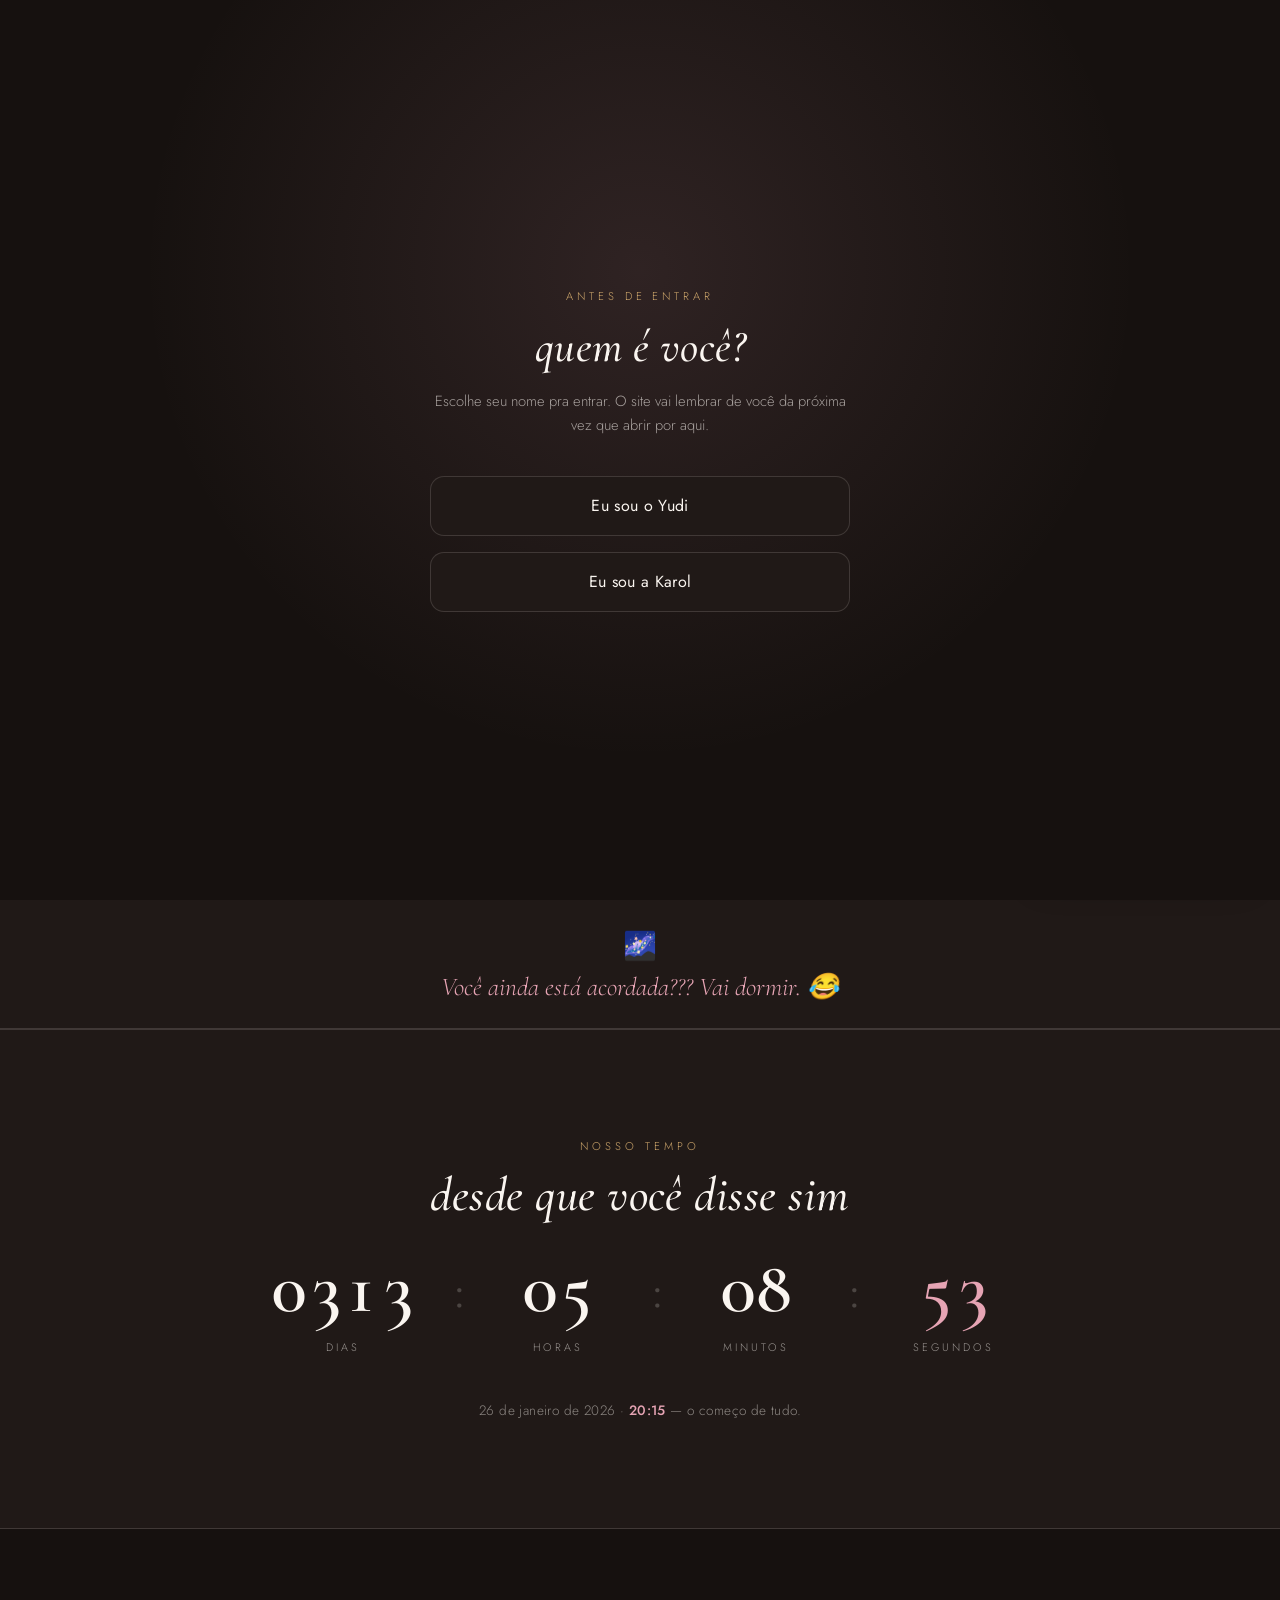
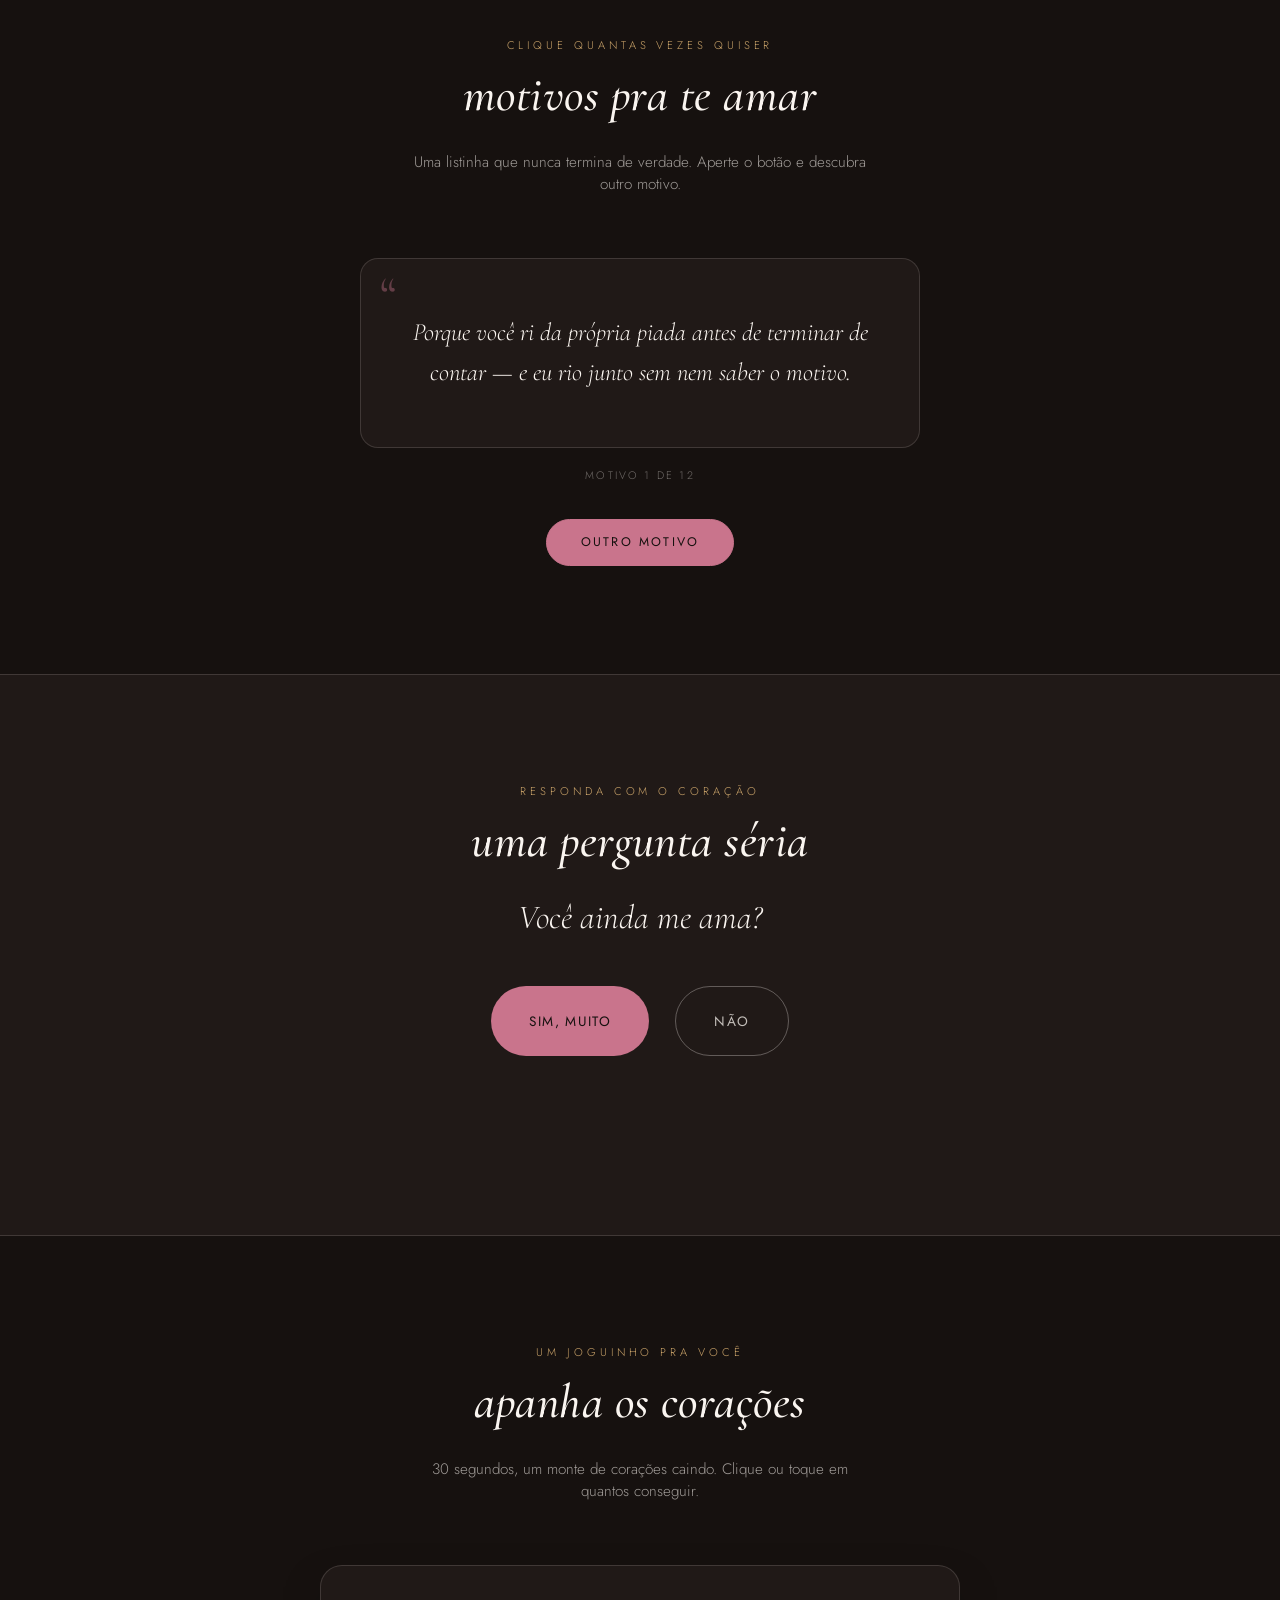
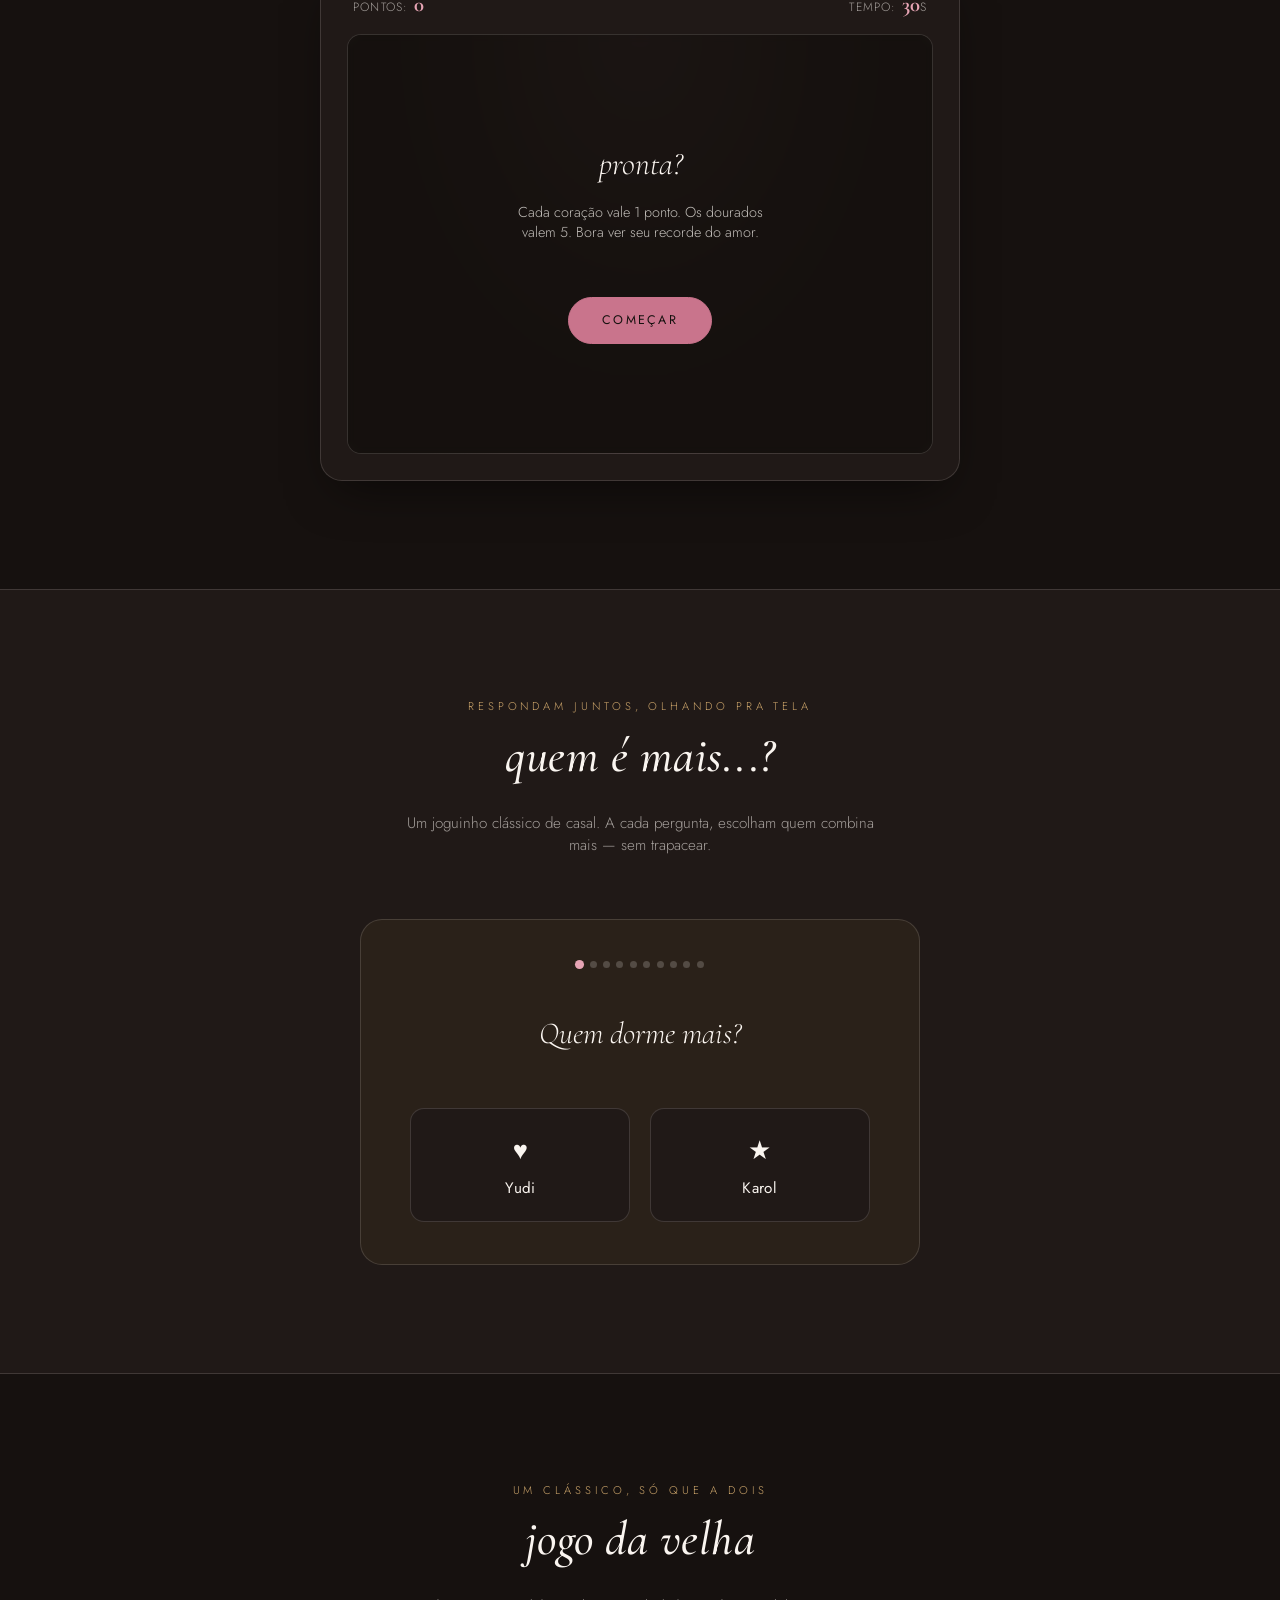
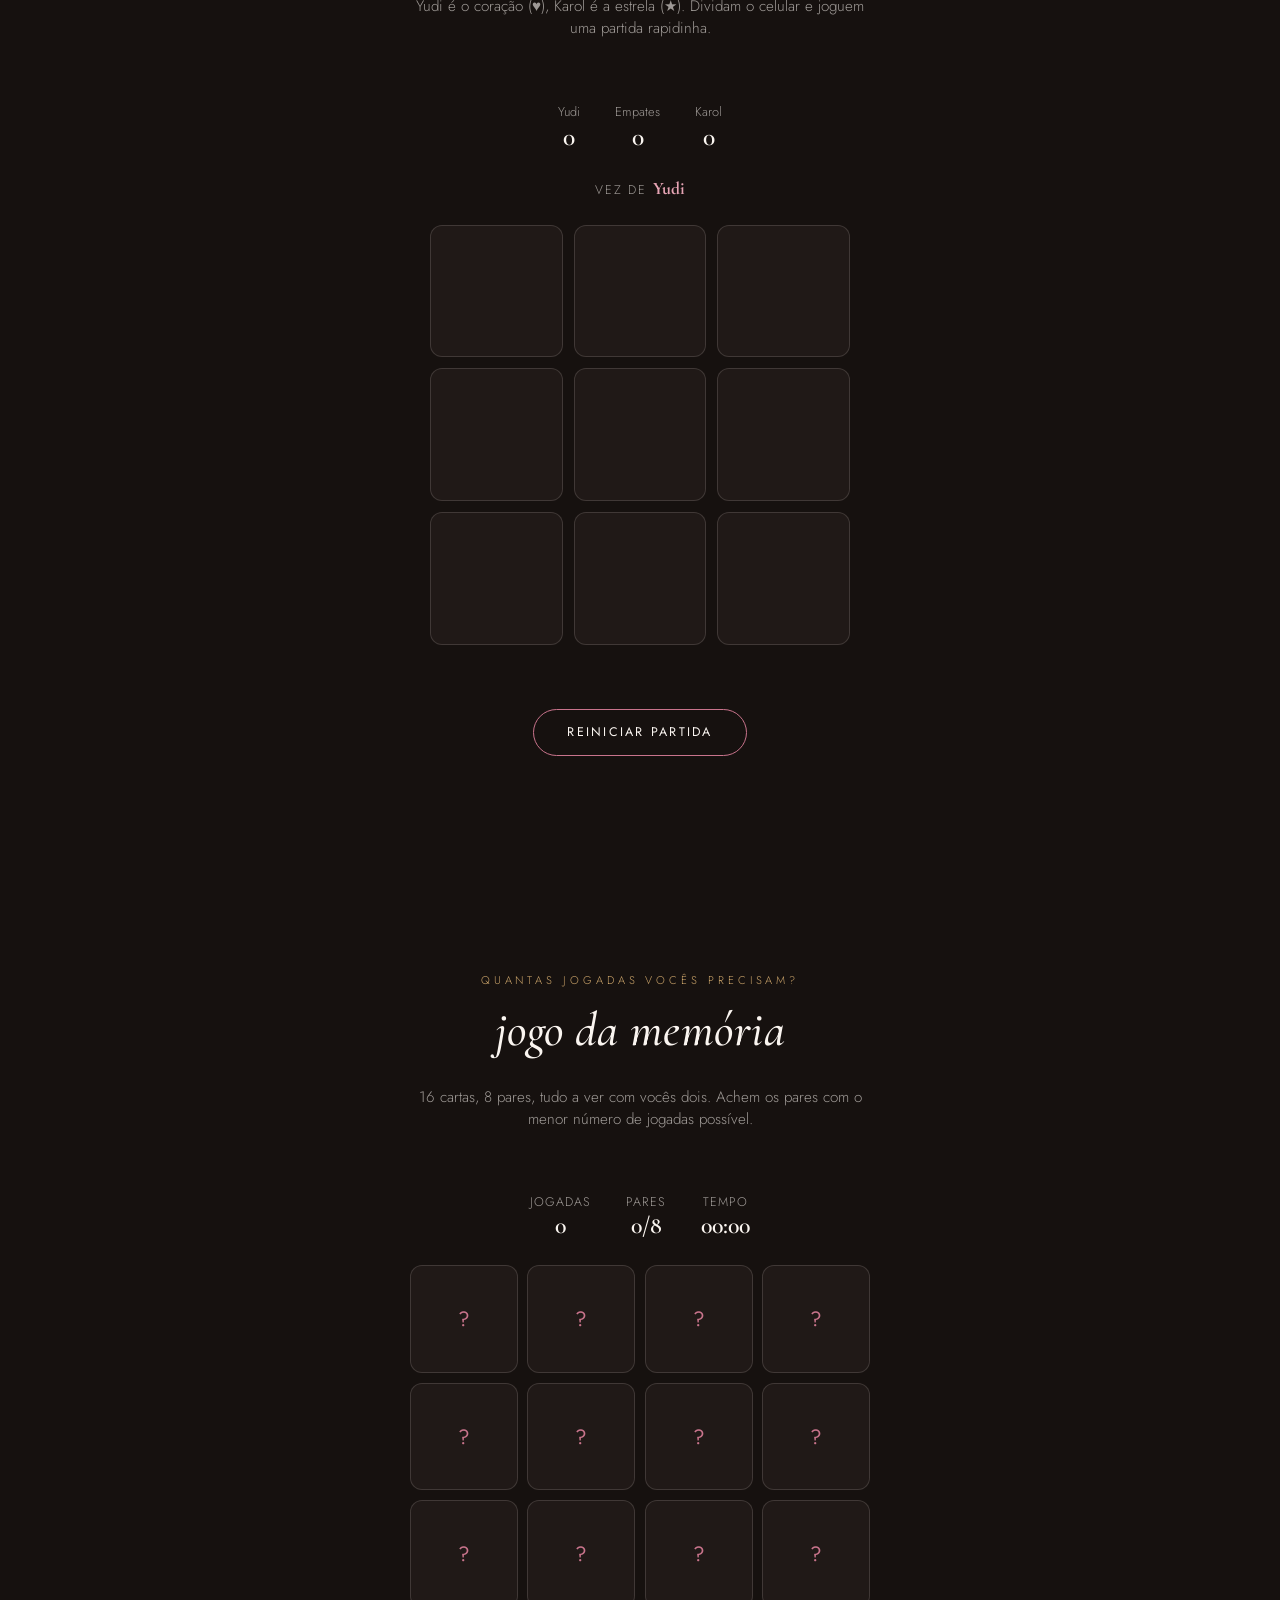
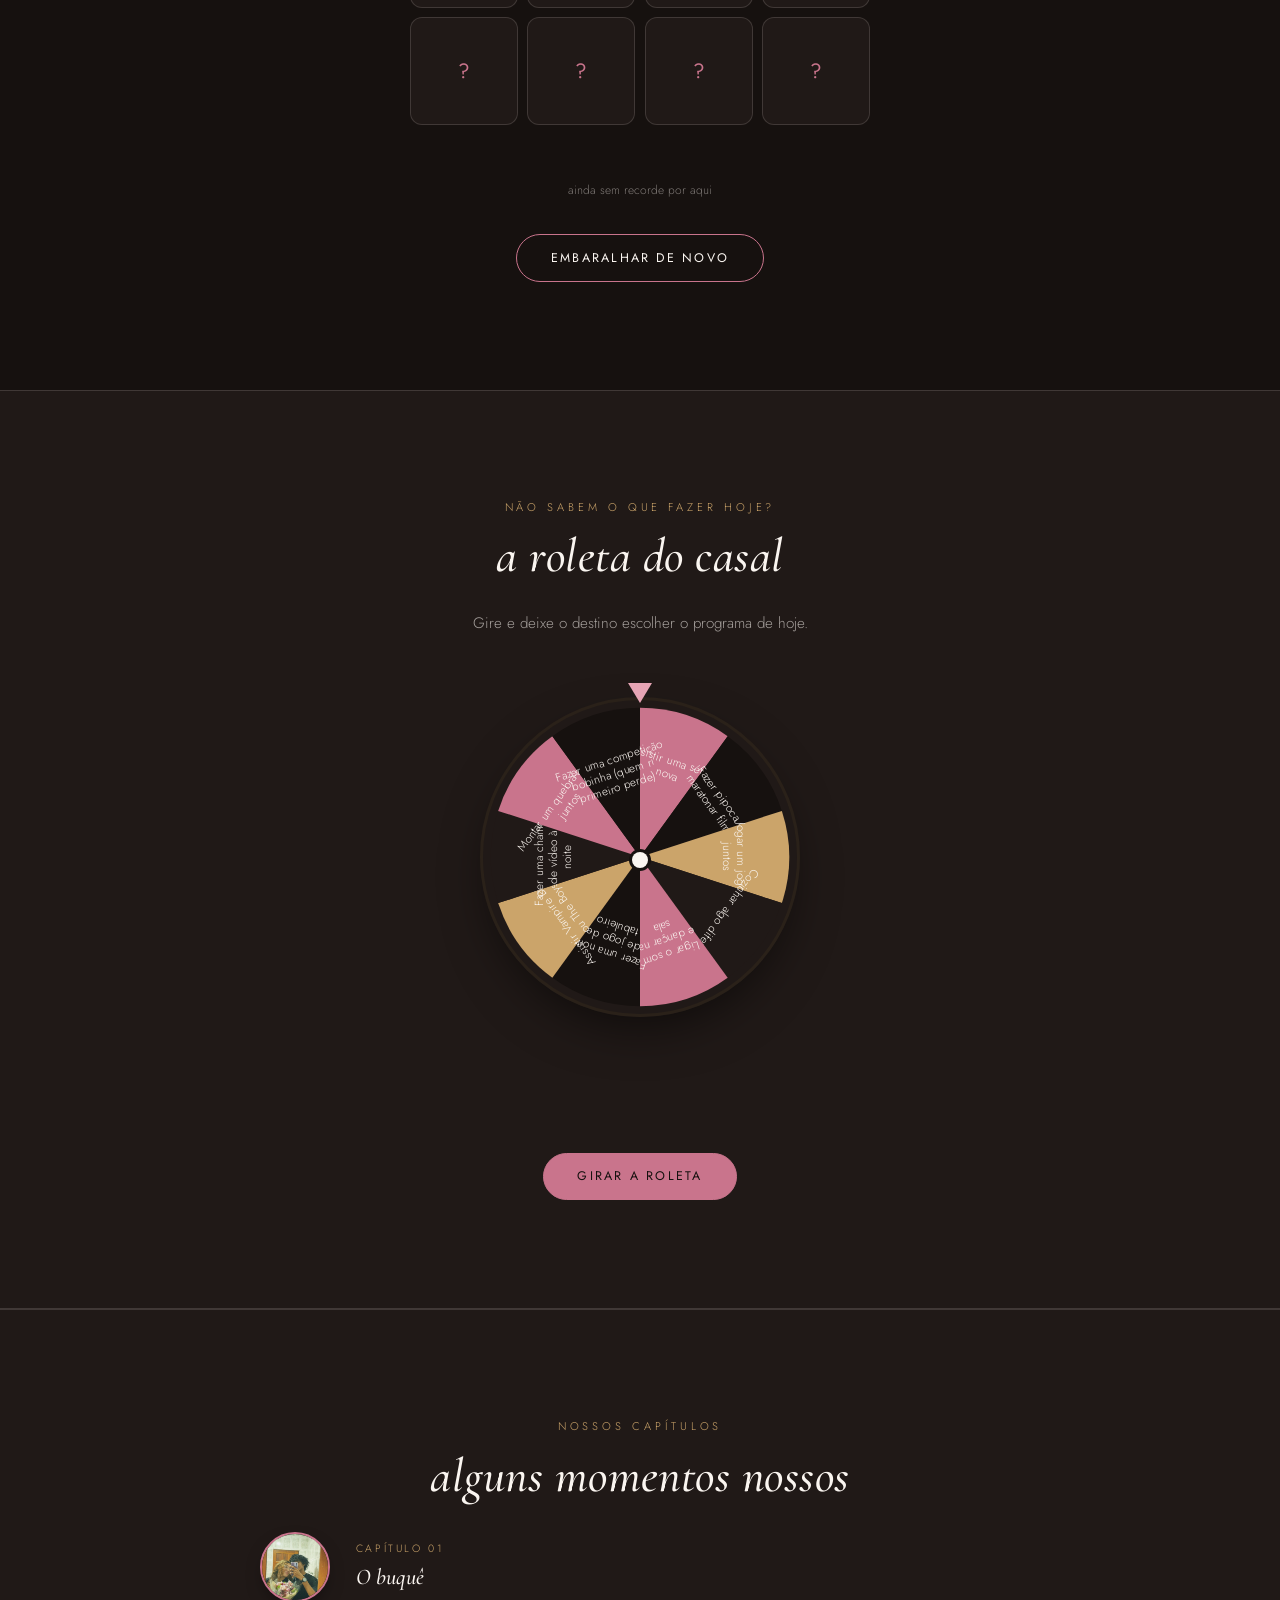
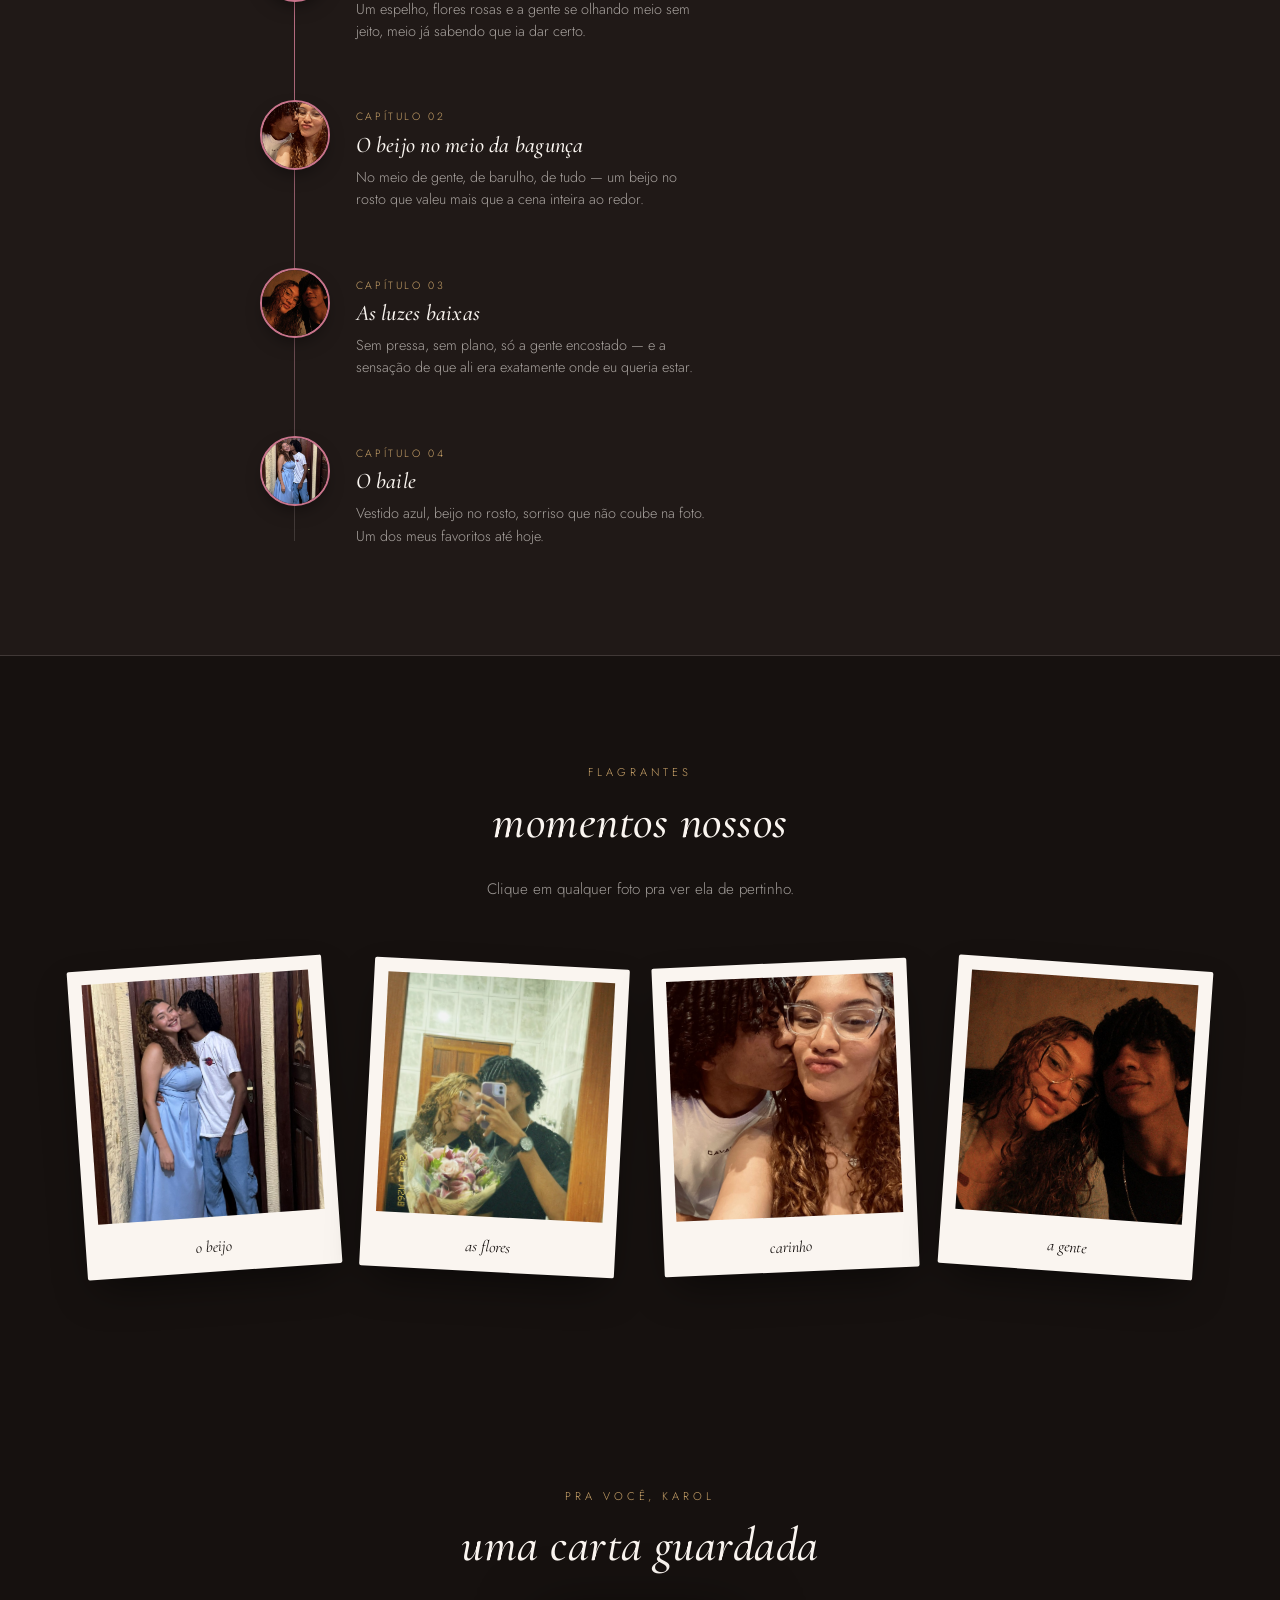
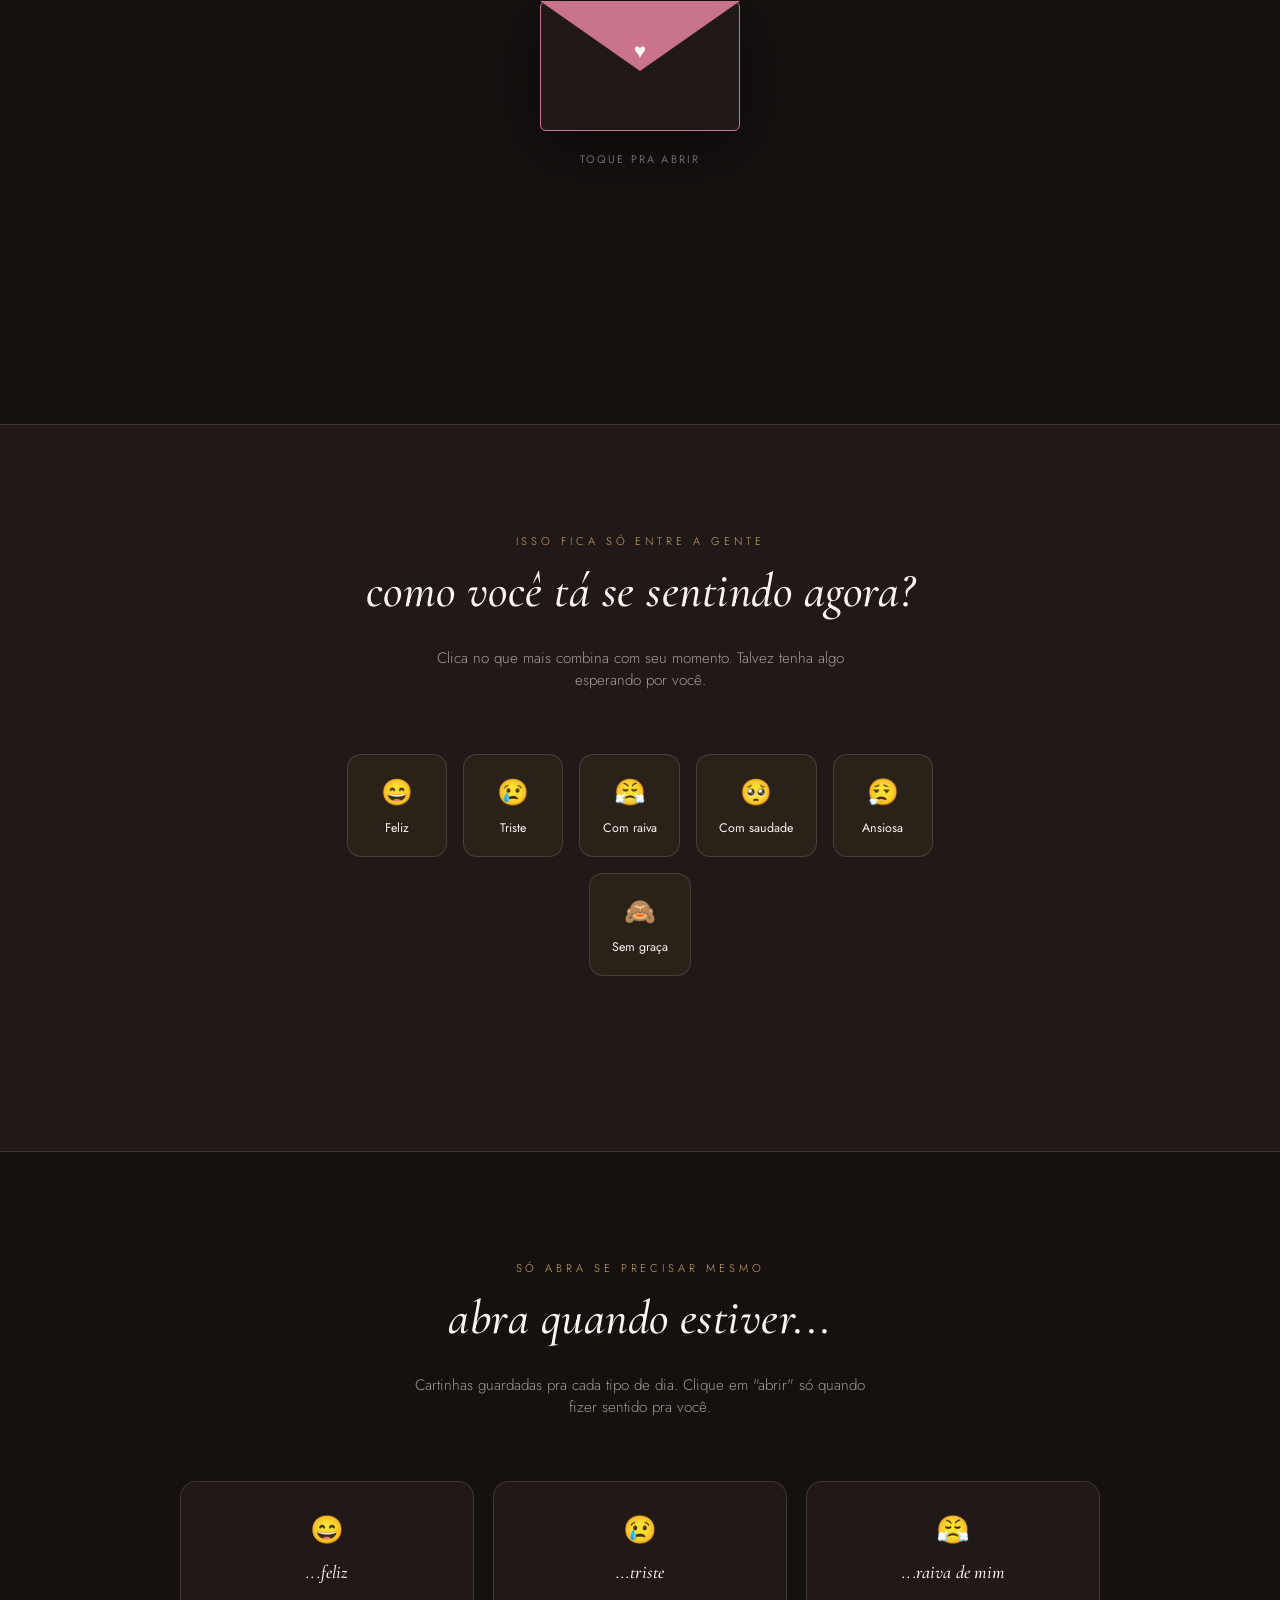
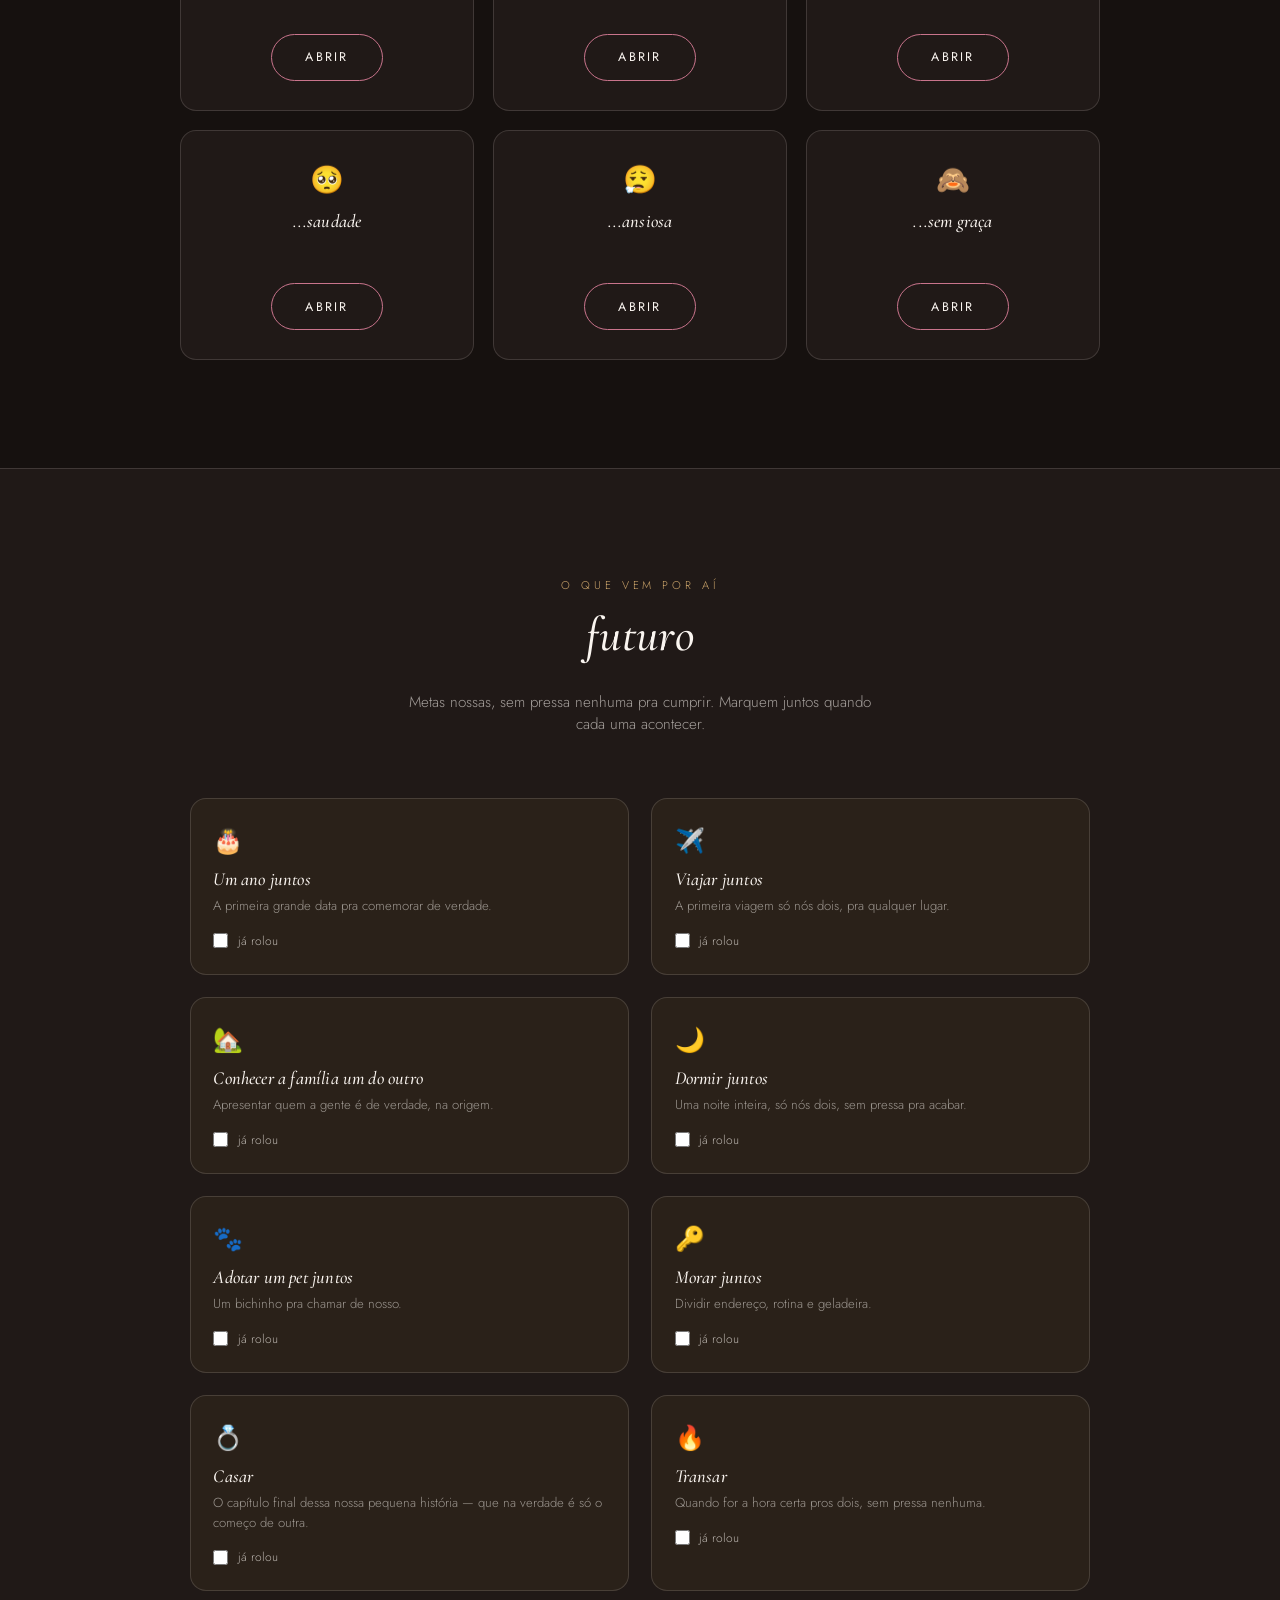
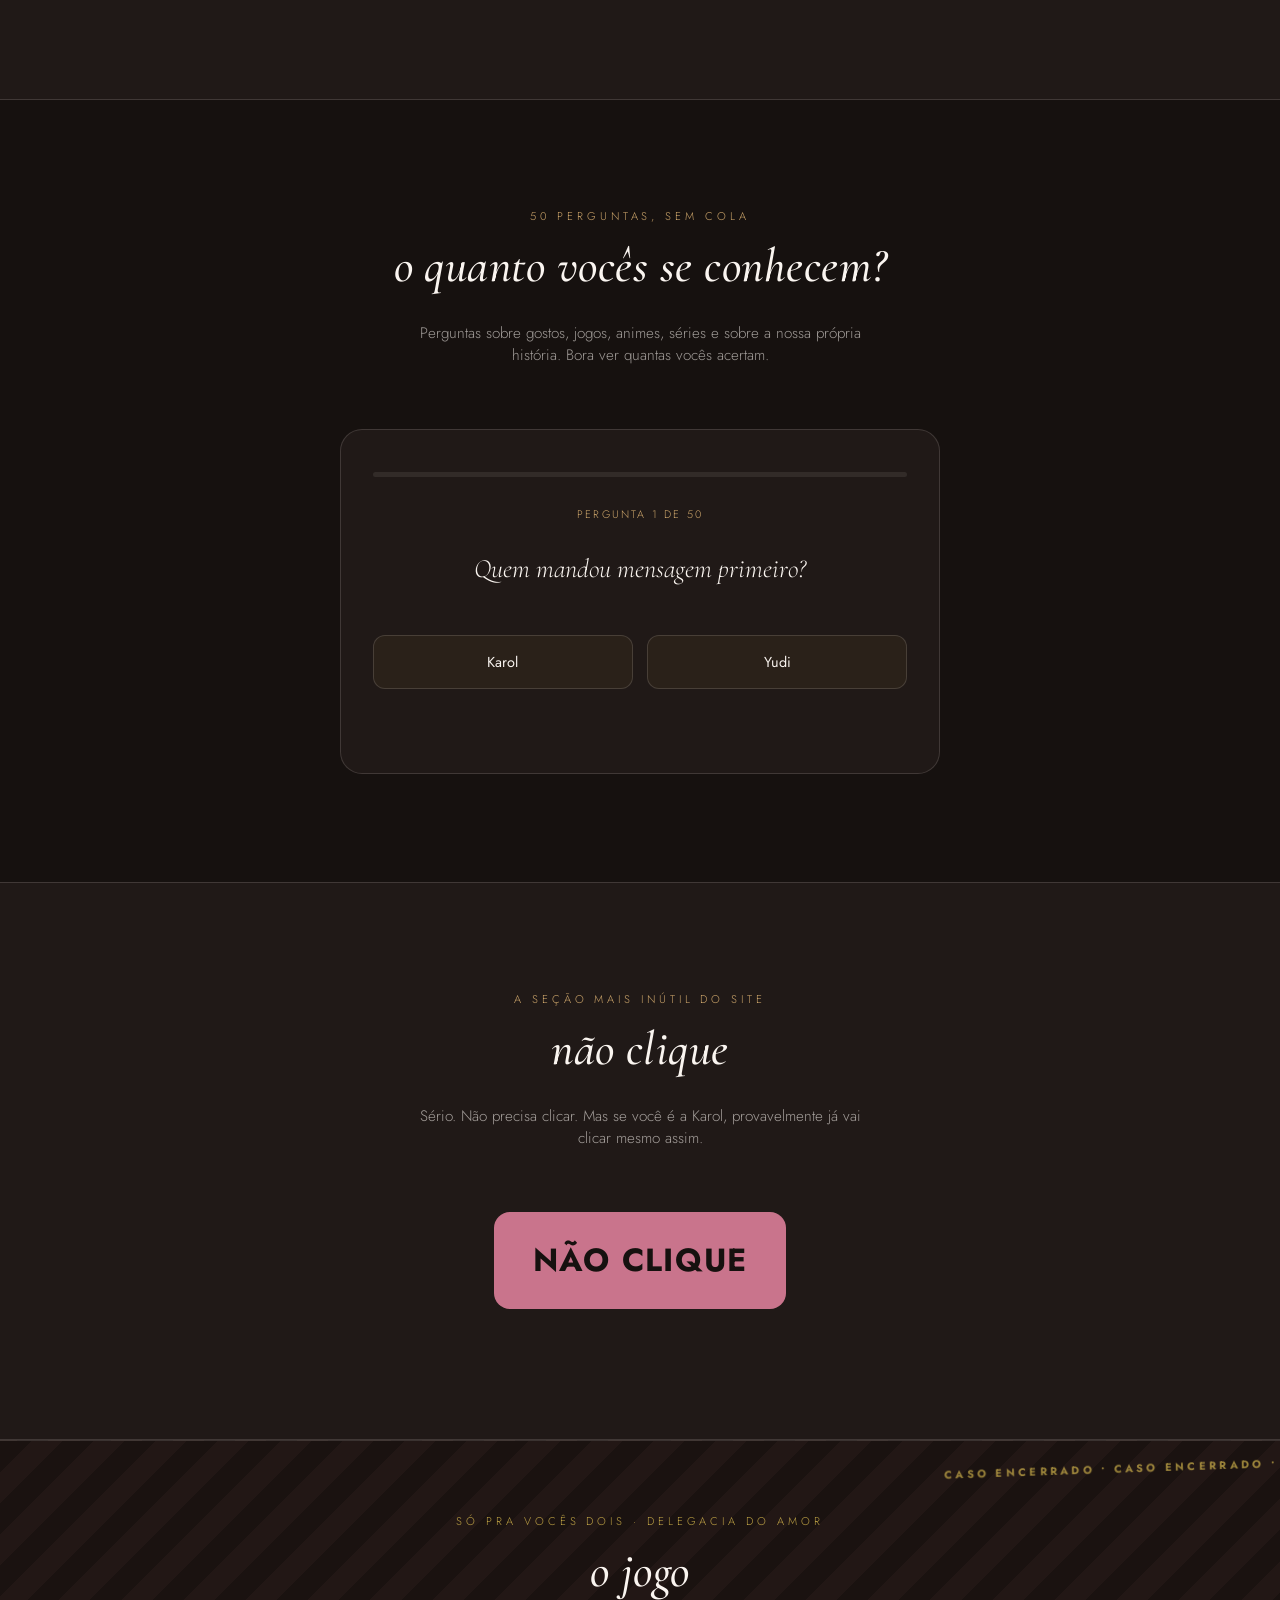
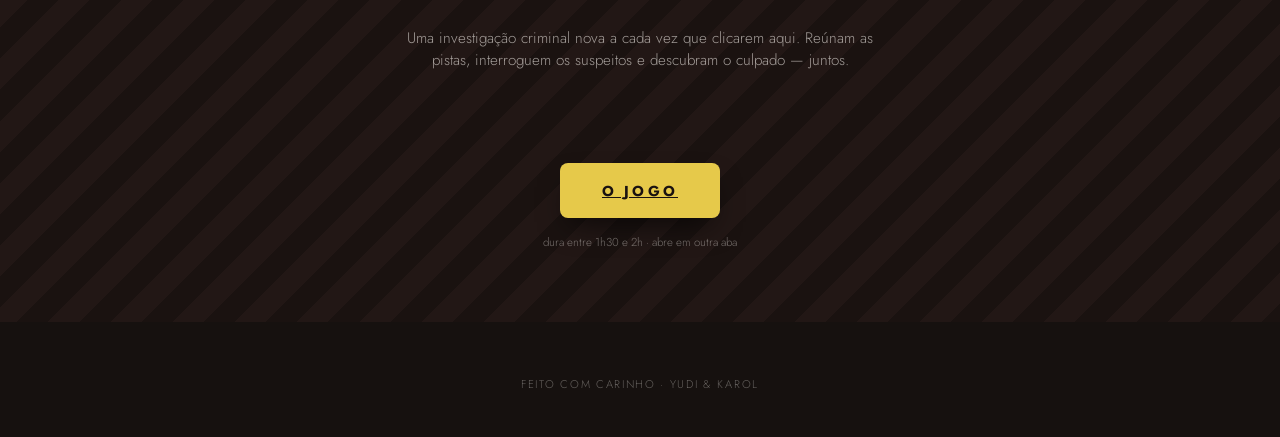
==== commit d5830e91: "Add files via upload" ====
--- a/index.html
+++ b/index.html
@@ -200,6 +200,26 @@
   .btn.solid{background:var(--rosa-forte); color:var(--preto);}
   .btn.solid:hover{background:var(--rosa);}
 
+  /* ---------- O JOGO (chamada pra investigação) ---------- */
+  .game-cta-section{
+    text-align:center; padding-top:4.5rem; padding-bottom:4.5rem;
+    background:repeating-linear-gradient(135deg, #1a1210, #1a1210 22px, #221715 22px, #221715 44px);
+    border-top:1px solid var(--linha); position:relative; overflow:hidden;
+  }
+  .game-cta-section::before{
+    content:'CASO ENCERRADO • CASO ENCERRADO • CASO ENCERRADO • CASO ENCERRADO • ';
+    position:absolute; top:14px; left:0; width:200%; white-space:nowrap; font-size:0.68rem; letter-spacing:0.3em;
+    color:rgba(255,220,90,0.55); font-weight:700; transform:rotate(-2deg);
+  }
+  .game-cta-section .kicker{color:rgba(255,220,90,0.7);}
+  .game-cta-btn{
+    display:inline-block; margin-top:1.8rem; background:#e6c94a; color:#1a1210; border:none;
+    padding:1.1rem 2.6rem; border-radius:8px; font-size:0.9rem; letter-spacing:0.22em; text-transform:uppercase;
+    font-weight:700; box-shadow:0 14px 30px -10px rgba(0,0,0,0.7); transition:transform 0.2s ease, background 0.25s ease;
+  }
+  .game-cta-btn:hover{background:#f3dd6e; transform:translateY(-2px) scale(1.02);}
+  .game-cta-note{font-size:0.72rem; color:rgba(250,245,240,0.4); margin-top:1rem;}
+
   /* ---------- LOVE TEST GAME ---------- */
   .lovetest-section{text-align:center; background:var(--preto-2); border-top:1px solid var(--linha); border-bottom:1px solid var(--linha);}
   .lovetest-box{max-width:480px; margin:0 auto; position:relative; min-height:220px;}
@@ -453,13 +473,16 @@
   }
   .useless-count-full{font-size:0.72rem; letter-spacing:0.12em; text-transform:uppercase; color:rgba(255,255,255,0.35); margin-top:0.4rem;}
 
-  /* ---------- TONY (mascote — pet de corpo inteiro) ---------- */
+  /* ---------- TONY (mascote — pet de corpo inteiro, anda pelo site) ---------- */
   #tony-mascot{
-    position:fixed; top:1.2rem; right:1.2rem; z-index:70; display:flex; flex-direction:column; align-items:center;
-  }
+    position:fixed; left:0; top:0; z-index:70; display:flex; flex-direction:column; align-items:center;
+    will-change:transform; pointer-events:none;
+  }
+  .tony-flip{transition:transform 0.35s ease; pointer-events:none;}
+  .tony-flip.facing-left{transform:scaleX(-1);}
   .tony-avatar{
     width:78px; height:100px; position:relative; cursor:pointer; background:none; border:none; padding:0;
-    transition:transform 0.2s ease; filter:drop-shadow(0 10px 20px rgba(0,0,0,0.5));
+    transition:transform 0.2s ease; filter:drop-shadow(0 10px 20px rgba(0,0,0,0.5)); pointer-events:auto;
   }
   .tony-avatar:hover{transform:scale(1.06);}
   #tony-svg{width:100%; height:100%; overflow:visible;}
@@ -482,9 +505,11 @@
   #tony-svg.state-angry .tony-arm{animation:tonyArmShake 0.22s ease-in-out infinite;}
   #tony-svg.state-sleep .tony-arm.left{transform:rotate(-8deg);}
   #tony-svg.state-sleep .tony-arm.right{transform:rotate(8deg);}
+  #tony-svg.walking .tony-arm{animation:tonyArmSwing 0.4s ease-in-out infinite;}
   @keyframes tonyWave{0%,100%{transform:rotate(0deg);} 50%{transform:rotate(-40deg);}}
   @keyframes tonyArmsUp{0%,100%{transform:rotate(0deg);} 50%{transform:rotate(-95deg);}}
   @keyframes tonyArmShake{0%,100%{transform:rotate(-6deg);} 50%{transform:rotate(6deg);}}
+  @keyframes tonyArmSwing{0%,100%{transform:rotate(-12deg);} 50%{transform:rotate(12deg);}}
 
   /* whole-body motion */
   #tony-char{transform-box:fill-box; transform-origin:50% 100%; animation:tonyBreathe 3.2s ease-in-out infinite;}
@@ -497,6 +522,8 @@
   @keyframes tonySlouch{0%,100%{transform:translateY(3px) rotate(-1.5deg);} 50%{transform:translateY(6px) rotate(1.5deg);}}
   #tony-svg.state-sleep #tony-char{animation:tonySleepSway 3.4s ease-in-out infinite;}
   @keyframes tonySleepSway{0%,100%{transform:rotate(-5deg);} 50%{transform:rotate(-2deg);}}
+  #tony-svg.walking #tony-char{animation:tonyWalkBob 0.4s ease-in-out infinite;}
+  @keyframes tonyWalkBob{0%,100%{transform:translateY(0) rotate(0deg);} 25%{transform:translateY(-4px) rotate(-2deg);} 75%{transform:translateY(-4px) rotate(2deg);}}
 
   /* zzz */
   .tony-z{transform-box:fill-box; transform-origin:50% 50%;}
@@ -520,12 +547,11 @@
   .tony-bubble.show{opacity:1; transform:translateY(0);}
   .tony-treat{
     position:absolute; top:-4px; left:50%; transform:translateX(-50%); font-size:1.3rem; cursor:pointer; display:none; z-index:3;
-    animation:tonyTreatFloat 1.4s ease-in-out infinite;
+    animation:tonyTreatFloat 1.4s ease-in-out infinite; pointer-events:auto;
   }
   .tony-treat.show{display:block;}
   @keyframes tonyTreatFloat{0%,100%{transform:translateX(-50%) translateY(0);} 50%{transform:translateX(-50%) translateY(-5px);}}
   @media (max-width:700px){
-    #tony-mascot{top:0.7rem; right:0.7rem;}
     .tony-avatar{width:62px; height:80px;}
     .tony-bubble{max-width:150px; font-size:0.72rem; top:14px; right:68px;}
   }
@@ -716,6 +742,7 @@
 
 <!-- TONY, O MASCOTE (pet de corpo inteiro em SVG) -->
 <div id="tony-mascot">
+  <div class="tony-flip" id="tony-flip">
   <button class="tony-avatar" id="tony-face" aria-label="Tony, o mascote">
     <svg id="tony-svg" class="state-idle" viewBox="0 0 140 180" xmlns="http://www.w3.org/2000/svg">
       <g id="tony-char">
@@ -812,6 +839,7 @@
     <span class="tony-badge" id="tony-badge" style="display:none;"></span>
     <span class="tony-treat" id="tony-treat">🍯</span>
   </button>
+  </div>
   <div class="tony-bubble" id="tony-bubble"></div>
   <div class="tony-name">Tony</div>
   <div class="tony-treats" id="tony-treats">🍯 x0</div>
@@ -1165,6 +1193,15 @@
   <button class="useless-btn" id="useless-btn">NÃO CLIQUE</button>
 </section>
 
+<!-- O JOGO -->
+<section class="game-cta-section">
+  <div class="kicker">só pra vocês dois &middot; delegacia do amor</div>
+  <h2 class="sec-title">o jogo</h2>
+  <p class="sec-sub">Uma investigação criminal nova a cada vez que clicarem aqui. Reúnam as pistas, interroguem os suspeitos e descubram o culpado — juntos.</p>
+  <a class="game-cta-btn" href="investigacao.html" target="_blank" rel="noopener">O JOGO</a>
+  <div class="game-cta-note">dura entre 1h30 e 2h &middot; abre em outra aba</div>
+</section>
+
 <footer>feito com carinho &middot; Yudi &amp; Karol</footer>
 
 <!-- PÁGINA PRETA INFINITA -->
@@ -1258,6 +1295,8 @@
 /* ================= Tony, o mascote (pet de corpo inteiro) ================= */
 const tonyFace = document.getElementById('tony-face');
 const tonySvg = document.getElementById('tony-svg');
+const tonyMascot = document.getElementById('tony-mascot');
+const tonyFlip = document.getElementById('tony-flip');
 const tonyBubble = document.getElementById('tony-bubble');
 const tonyBadge = document.getElementById('tony-badge');
 const tonyDecor = document.getElementById('tony-decor');
@@ -1328,8 +1367,119 @@
 });
 resetTonyIdleTimers();
 
+/* ================= Tony anda pelo site ================= */
+let tonyPosX = 0;
+let tonyPosY = 0;
+let tonyWalkEndTimer = null;
+let tonyWanderNextAt = Date.now() + tonyRandBetween(4000, 8000);
+let tonyMessageNextAt = Date.now() + tonyRandBetween(18000, 30000);
+
+function tonyRandBetween(a, b){ return a + Math.random() * (b - a); }
+
+function tonySetPosition(x, y, animate){
+  tonyPosX = x;
+  tonyPosY = y;
+  tonyMascot.style.transition = animate ? tonyMascot.style.transition : 'none';
+  tonyMascot.style.transform = `translate(${x}px, ${y}px)`;
+}
+
+function tonyInitialPosition(){
+  const x = Math.max(20, window.innerWidth - 110);
+  const y = 24;
+  tonySetPosition(x, y, false);
+}
+tonyInitialPosition();
+window.addEventListener('resize', () => {
+  tonyPosX = Math.min(tonyPosX, Math.max(20, window.innerWidth - 90));
+  tonyPosY = Math.min(tonyPosY, Math.max(20, window.innerHeight - 140));
+  tonySetPosition(tonyPosX, tonyPosY, false);
+});
+
+function tonyPickWalkTarget(){
+  const margin = 30;
+  const maxX = Math.max(margin, window.innerWidth - 100);
+  const minY = 20;
+  const maxY = Math.max(minY + 40, window.innerHeight * 0.7);
+  return {
+    x: tonyRandBetween(margin, maxX),
+    y: tonyRandBetween(minY, maxY)
+  };
+}
+
+function tonyWalkTo(x, y){
+  const dist = Math.hypot(x - tonyPosX, y - tonyPosY);
+  const speed = 65; // px por segundo
+  const duration = Math.min(5, Math.max(1.4, dist / speed));
+  tonyFlip.classList.toggle('facing-left', x < tonyPosX);
+  tonySvg.classList.add('walking');
+  tonyMascot.style.transition = `transform ${duration}s ease-in-out`;
+  tonyMascot.style.transform = `translate(${x}px, ${y}px)`;
+  tonyPosX = x;
+  tonyPosY = y;
+  clearTimeout(tonyWalkEndTimer);
+  tonyWalkEndTimer = setTimeout(() => {
+    tonySvg.classList.remove('walking');
+  }, duration * 1000);
+}
+
+function tonyMaybeWander(){
+  if(tonyState !== 'idle') return;
+  if(!loginOverlay.classList.contains('hide')) return;
+  if(uselessOverlayIsOpen()) return;
+  const { x, y } = tonyPickWalkTarget();
+  tonyWalkTo(x, y);
+}
+
+function uselessOverlayIsOpen(){
+  const el = document.getElementById('useless-overlay');
+  return el && el.classList.contains('open');
+}
+
+const tonyLoveLines = {
+  Karol: [
+    "O Yudi te ama, Karol. 💛",
+    "Psst, Karol... o Yudi não para de falar de você.",
+    "Aposto que o Yudi tá pensando em você agora mesmo.",
+    "Vocês formam um casal bonito, sabia?"
+  ],
+  Yudi: [
+    "A Karol te ama, Yudi. 💛",
+    "Psst, Yudi... a Karol não para de falar de você.",
+    "Aposto que a Karol tá pensando em você agora mesmo.",
+    "Vocês formam um casal bonito, sabia?"
+  ],
+  default: [
+    "Vocês dois se amam muito, dá pra perceber daqui. 💛",
+    "Um lembrete: vocês são incríveis juntos.",
+    "Alguém aqui é muito amado, sabia?"
+  ]
+};
+
+function tonyRandomLoveLine(){
+  const user = localStorage.getItem('yudiKarolUser');
+  const pool = tonyLoveLines[user] || tonyLoveLines.default;
+  return pool[Math.floor(Math.random() * pool.length)];
+}
+
+setInterval(() => {
+  const now = Date.now();
+  if(now >= tonyWanderNextAt){
+    tonyMaybeWander();
+    tonyWanderNextAt = now + tonyRandBetween(7000, 14000);
+  }
+  if(now >= tonyMessageNextAt && (tonyState === 'idle' || tonyState === 'wave') && !tonyBubble.classList.contains('show')){
+    showTonyBubble(tonyRandomLoveLine(), 3800);
+    tonyMessageNextAt = now + tonyRandBetween(30000, 55000);
+  }
+}, 1000);
+
 tonyFace.addEventListener('click', (e) => {
   e.stopPropagation();
+  clearTimeout(tonyWalkEndTimer);
+  tonySvg.classList.remove('walking');
+  tonyMascot.style.transition = 'none';
+  tonyMascot.style.transform = `translate(${tonyPosX}px, ${tonyPosY}px)`;
+
   const now = Date.now();
   tonyClickTimes.push(now);
   tonyClickTimes = tonyClickTimes.filter(t => now - t < 3000);
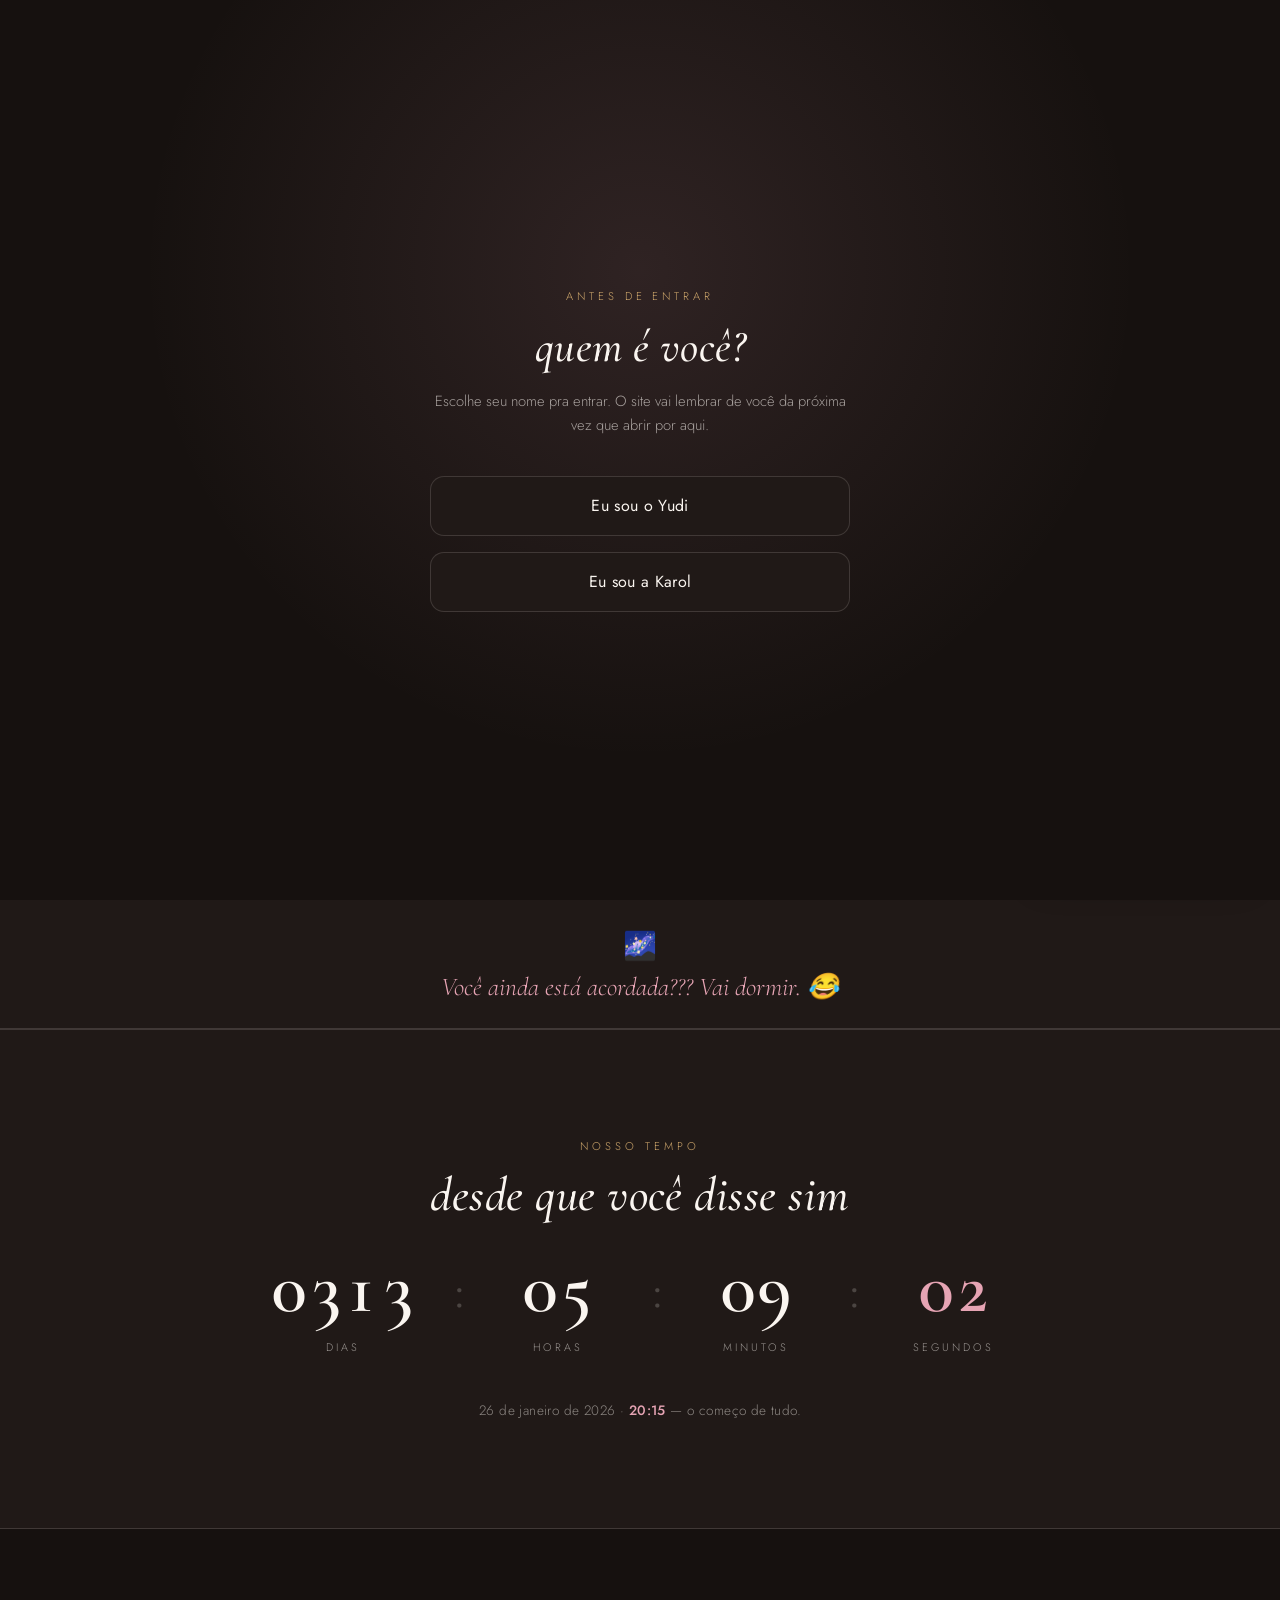
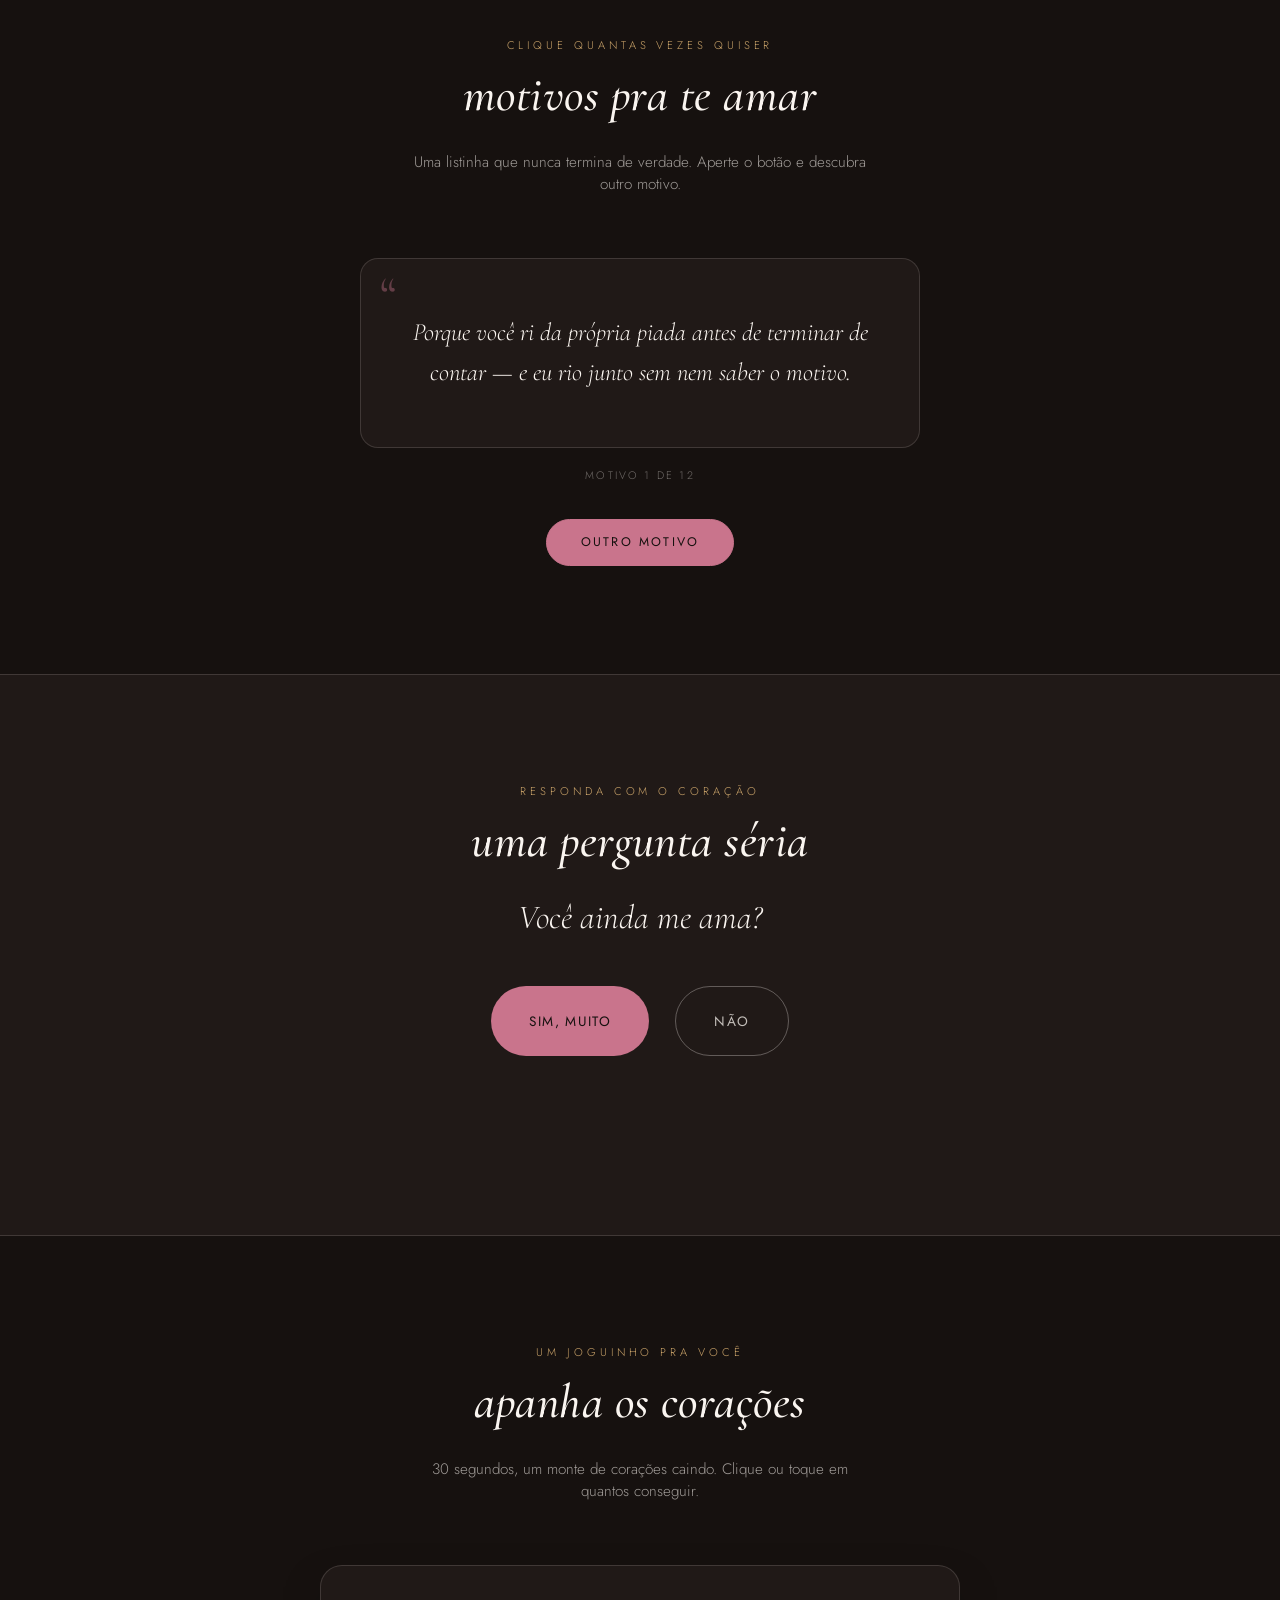
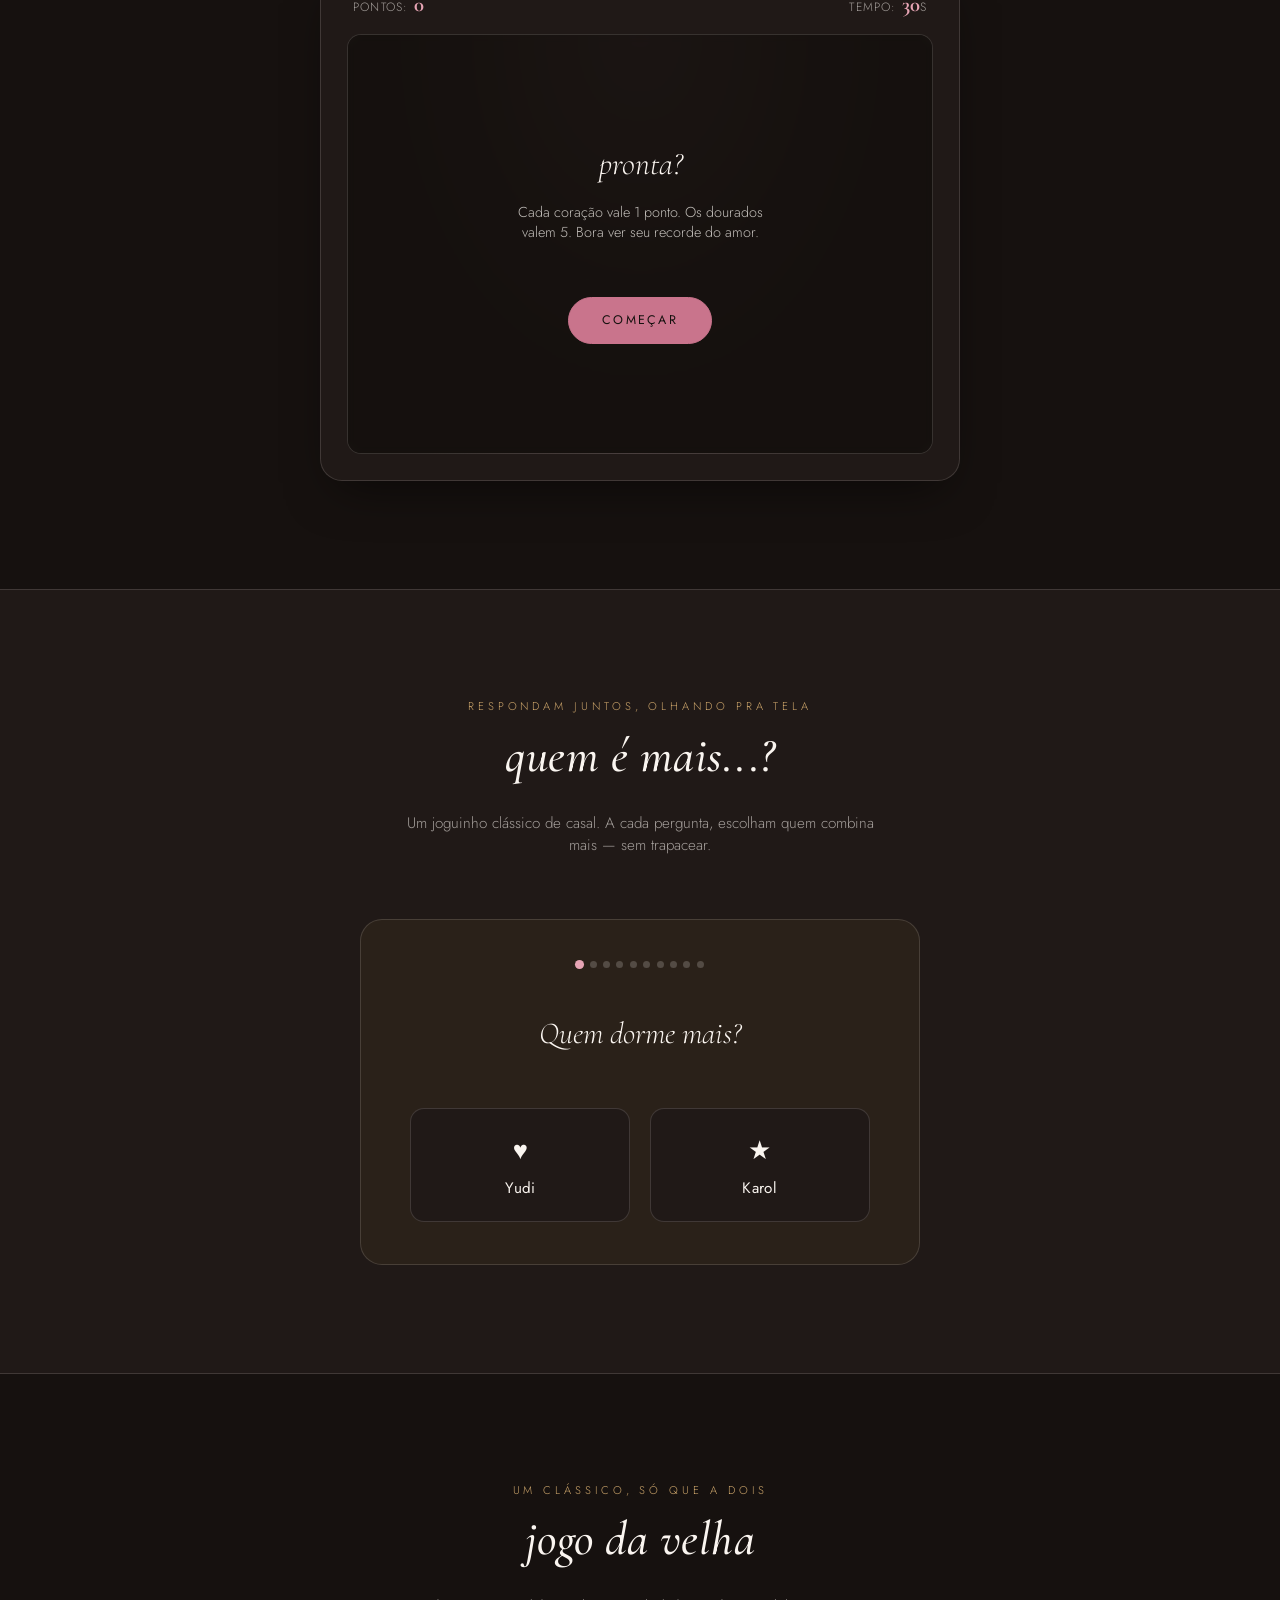
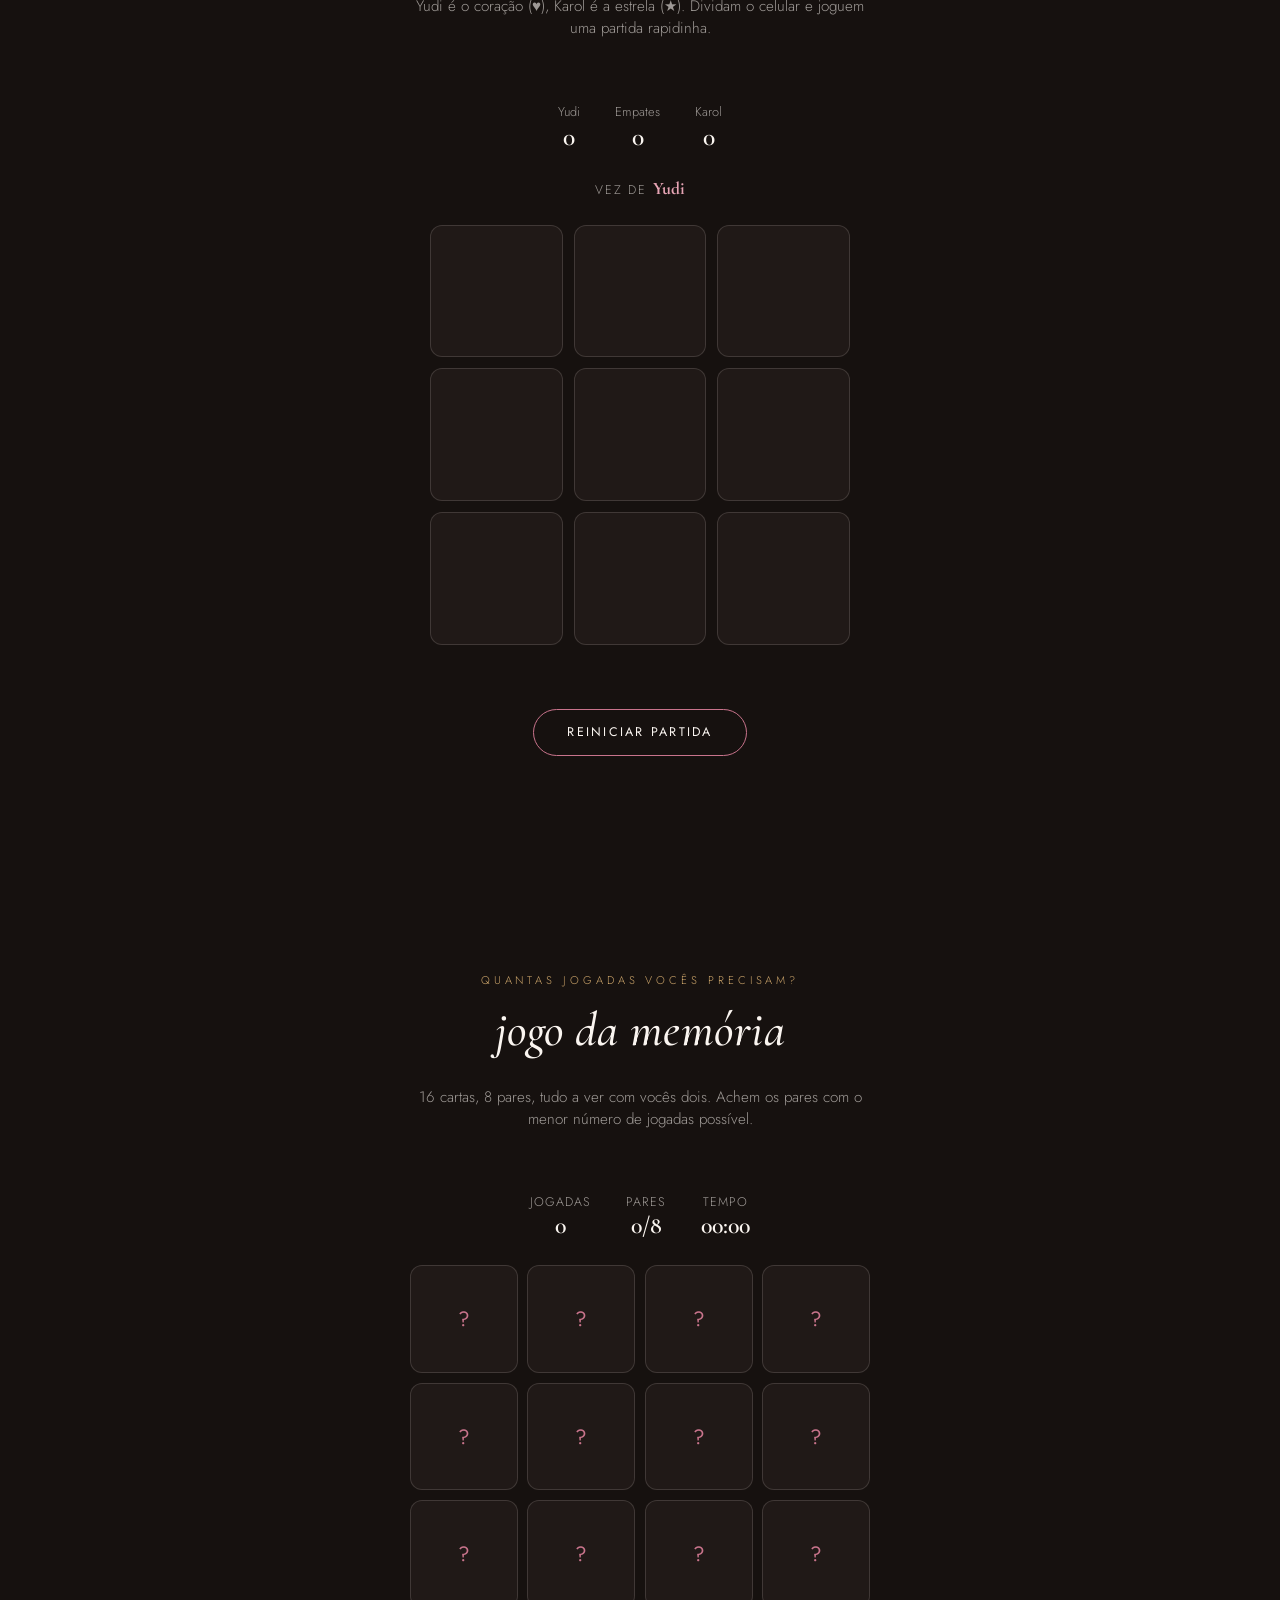
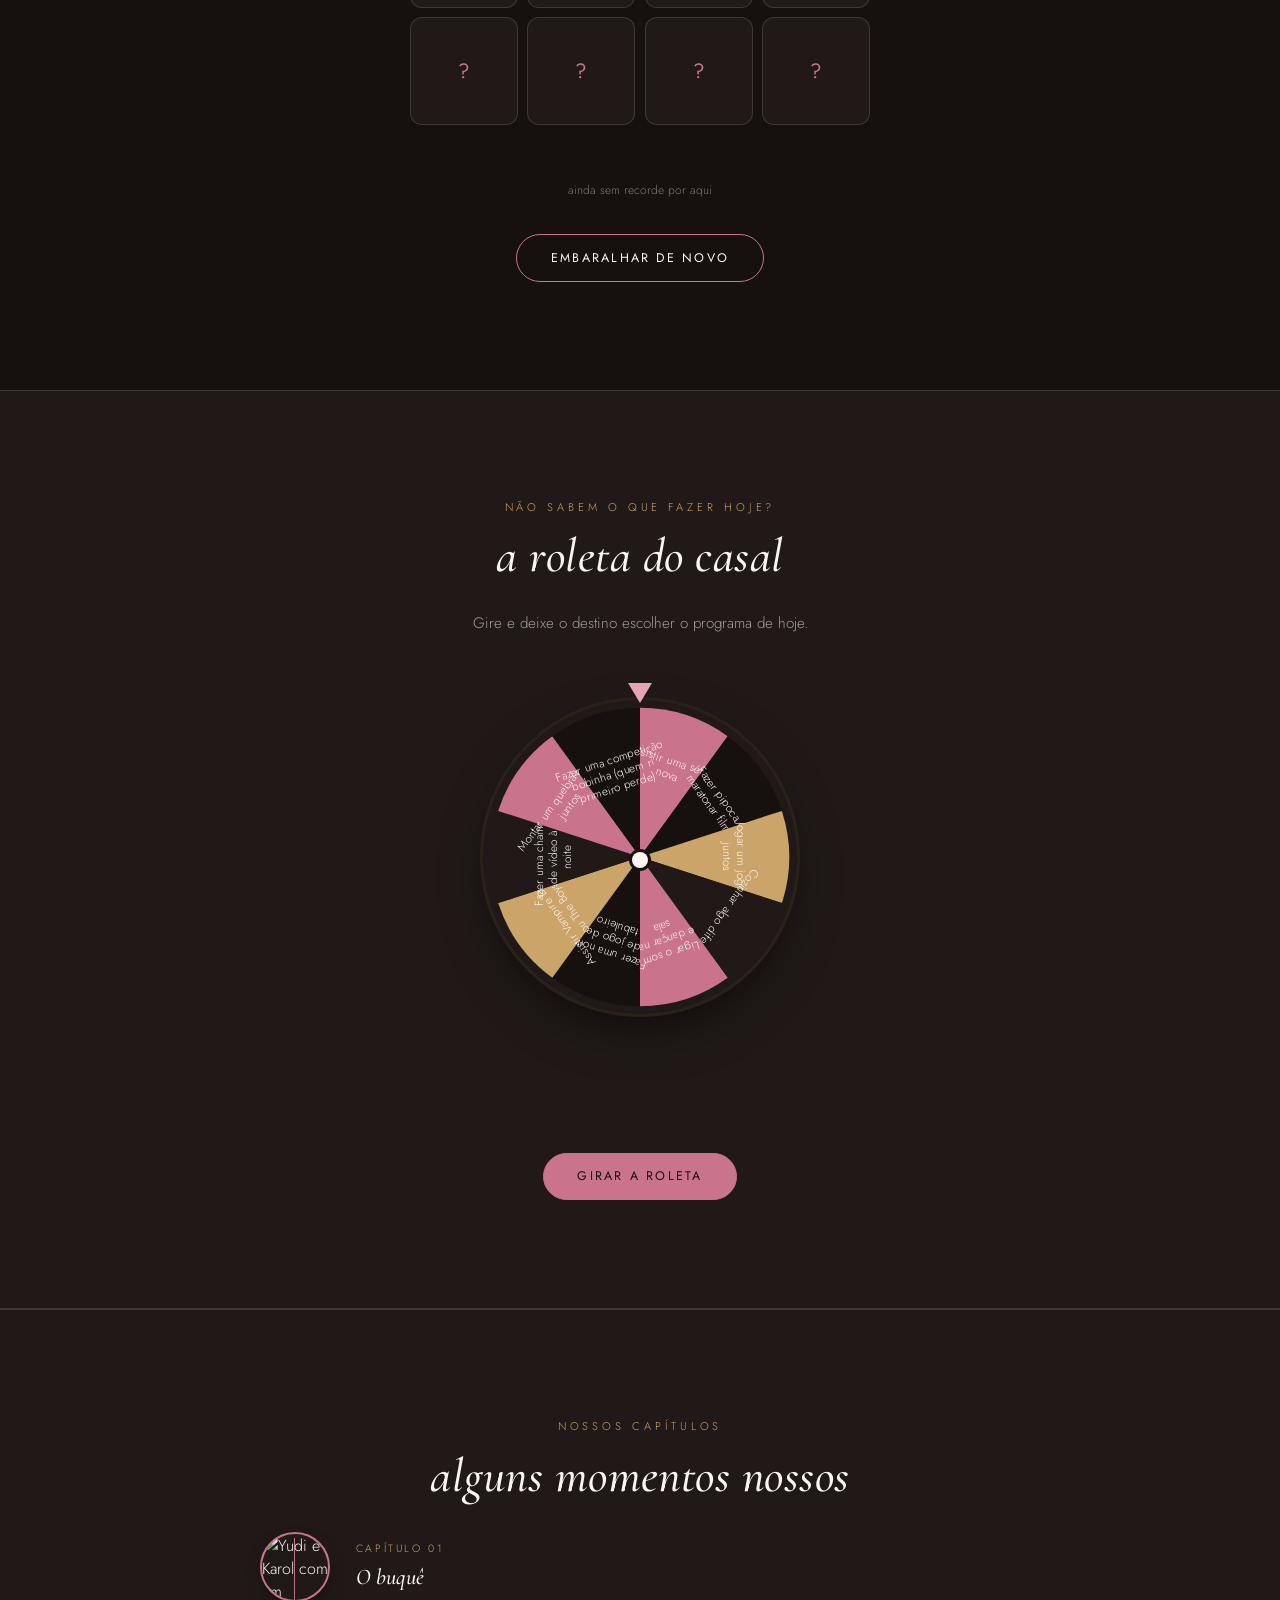
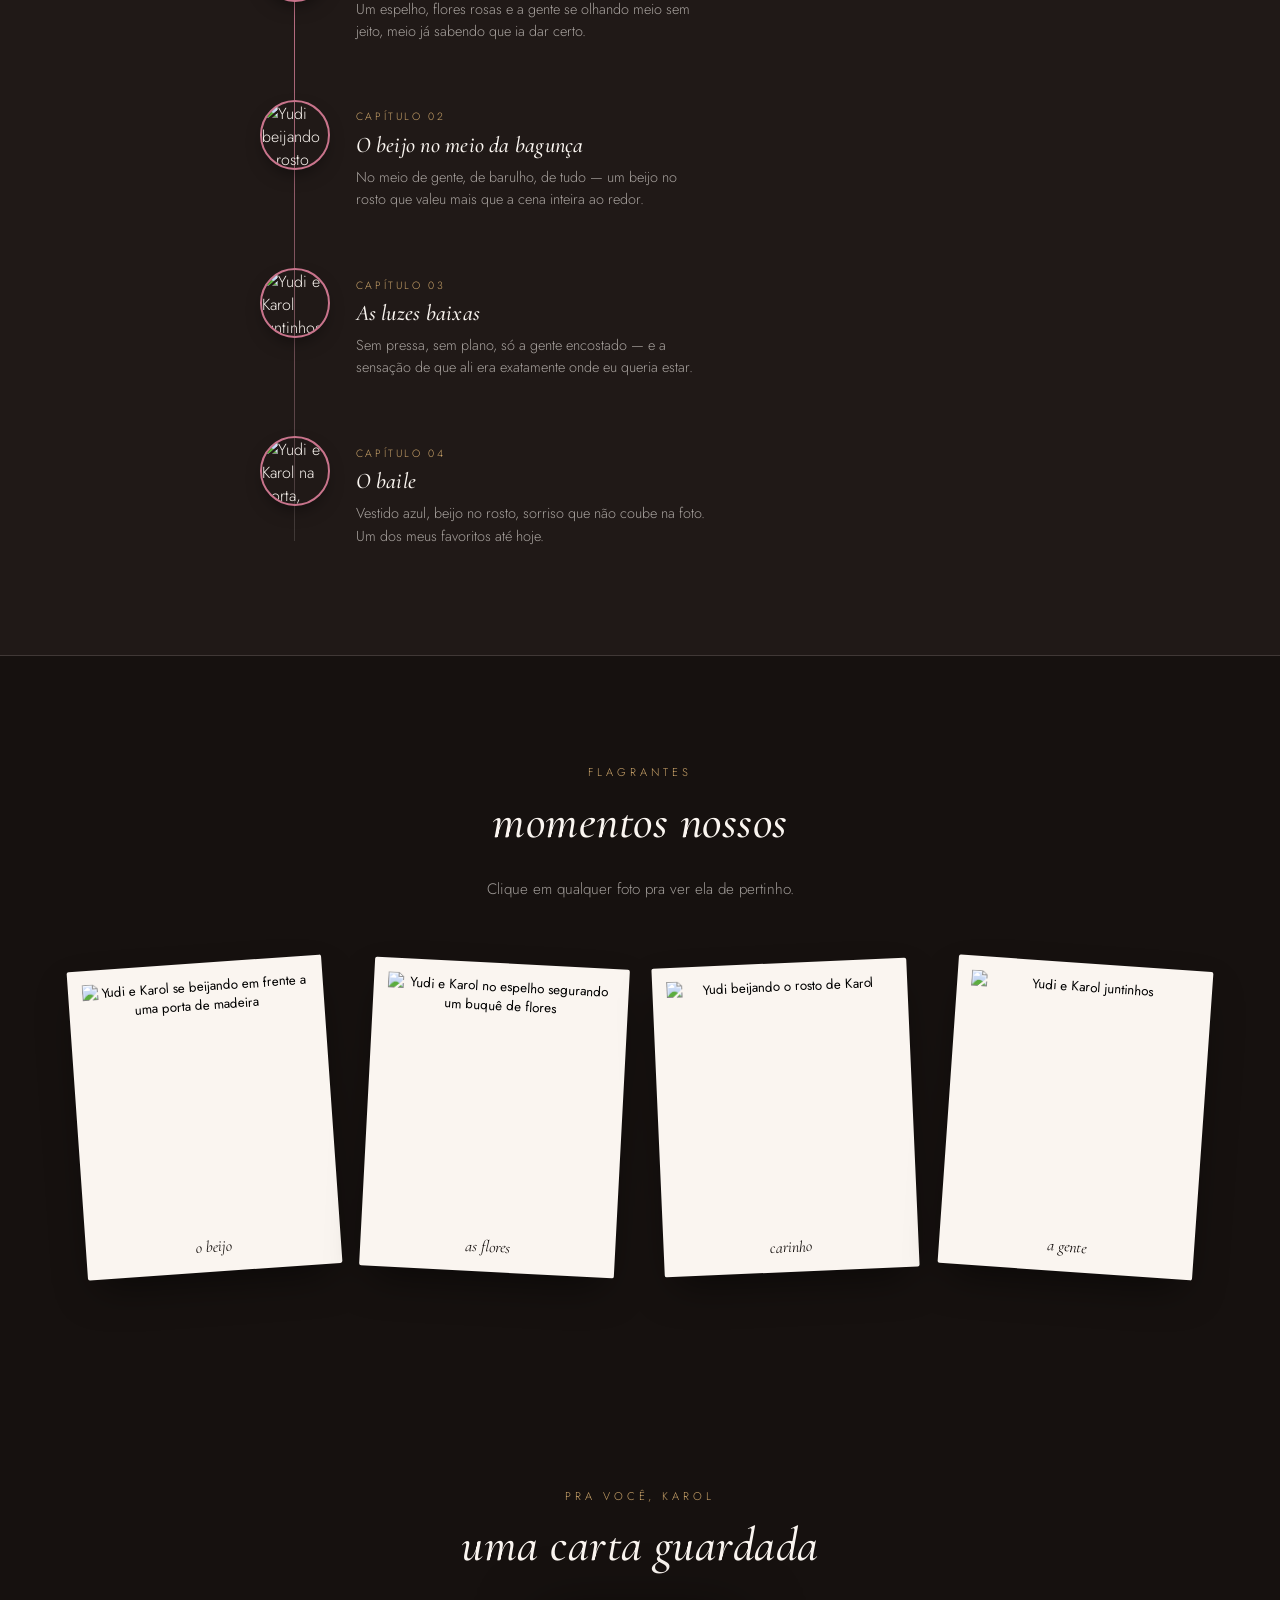
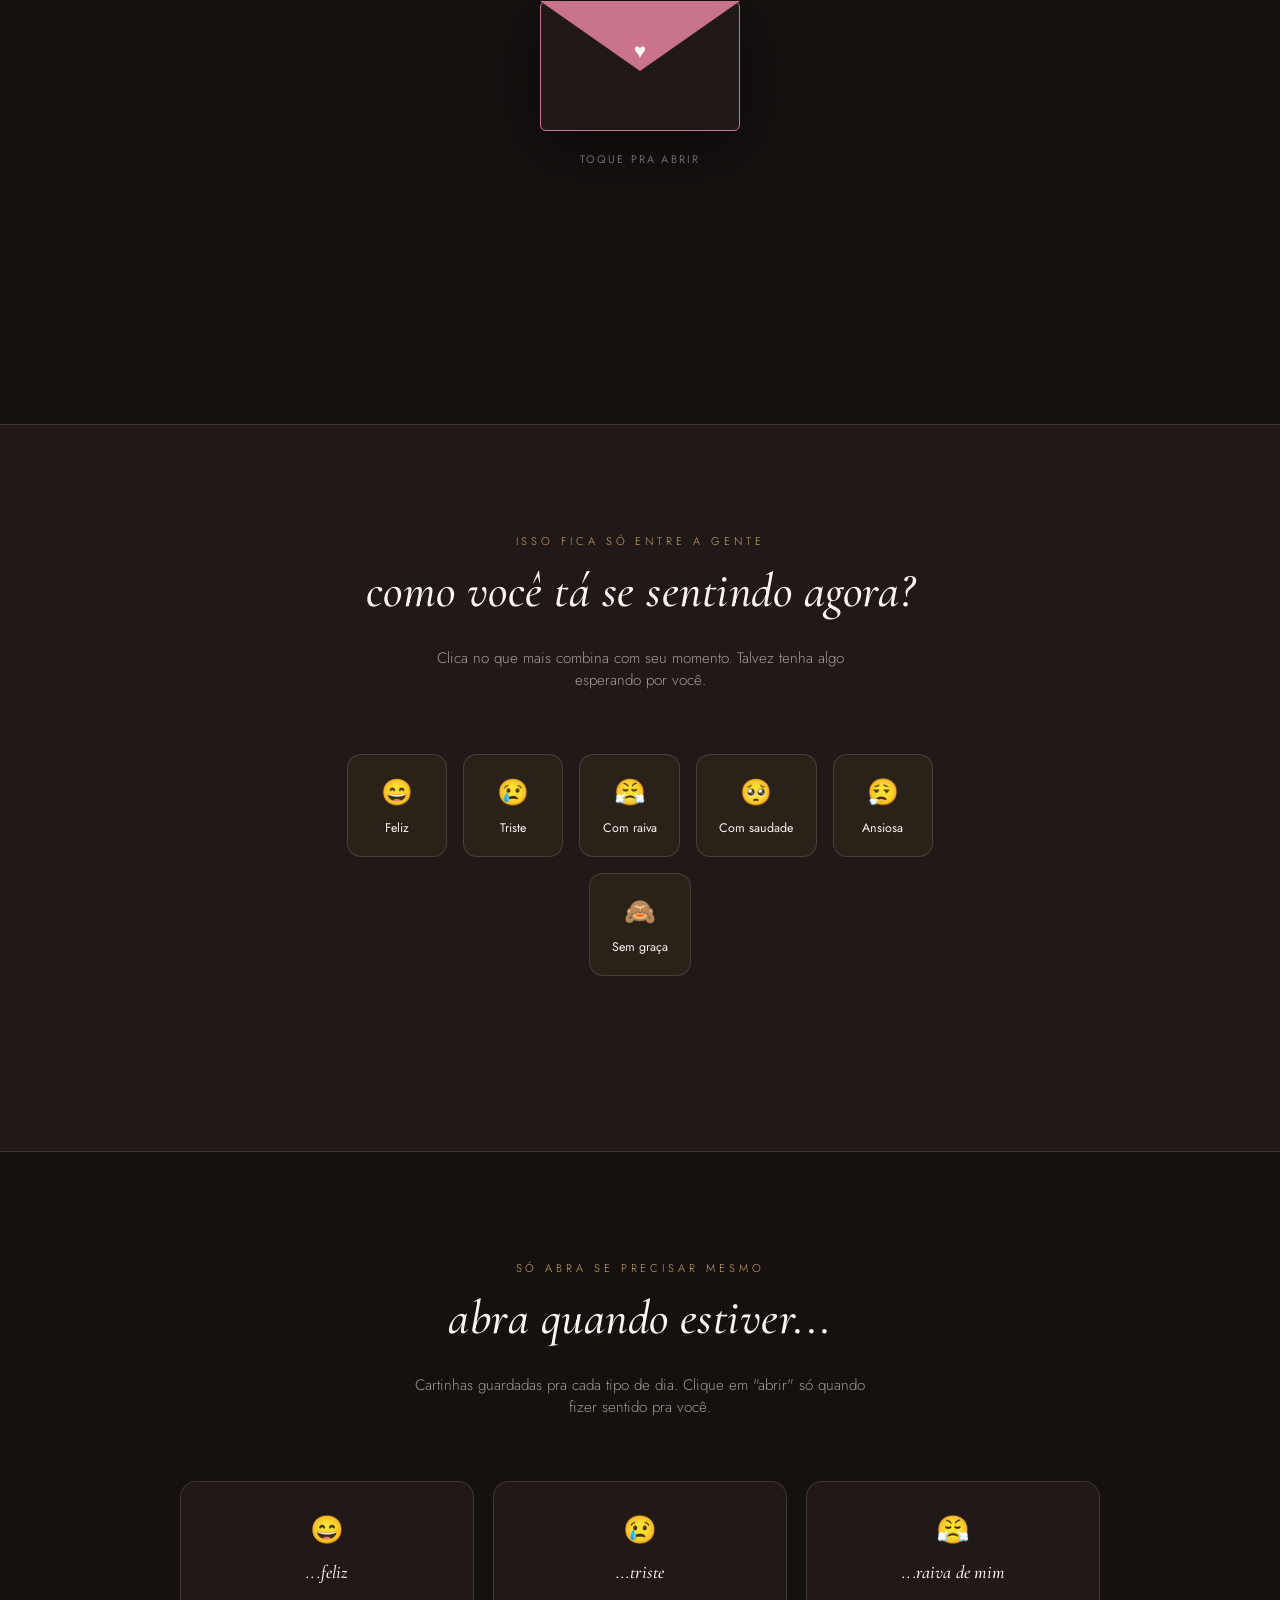
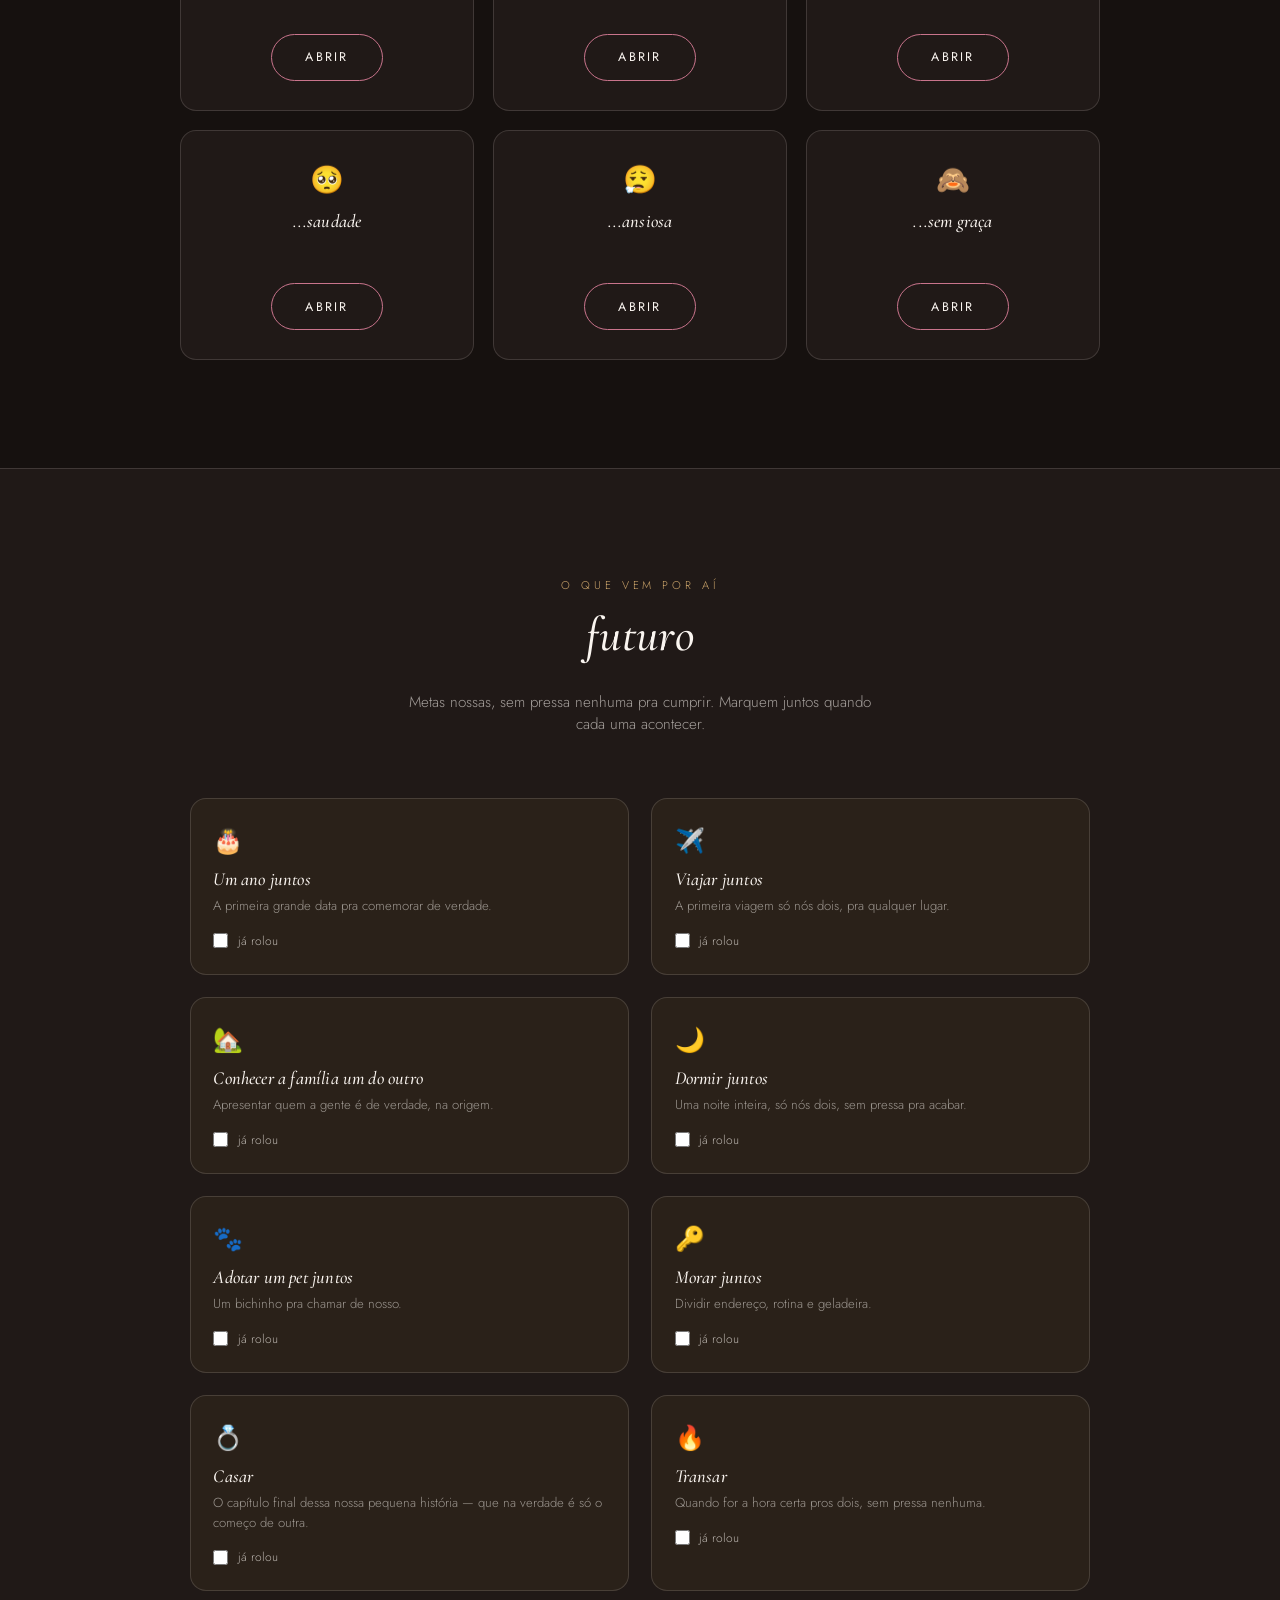
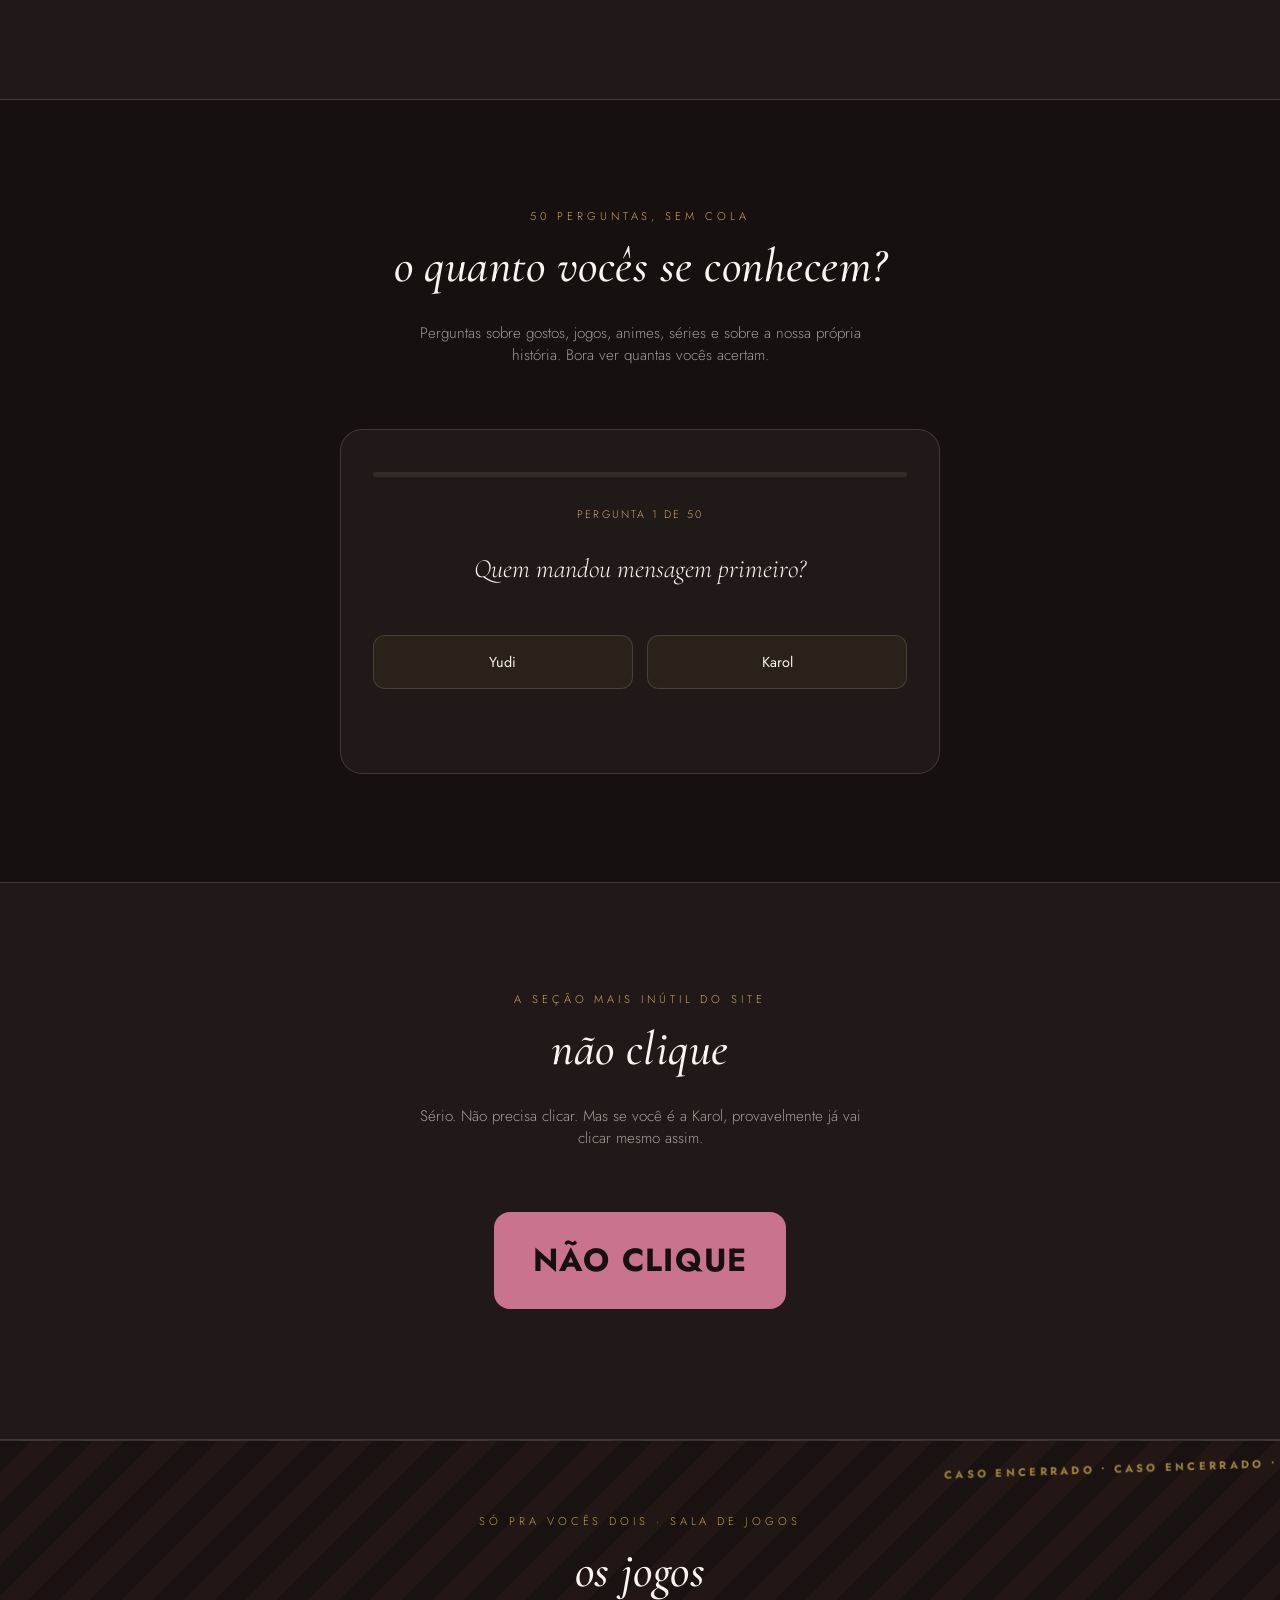
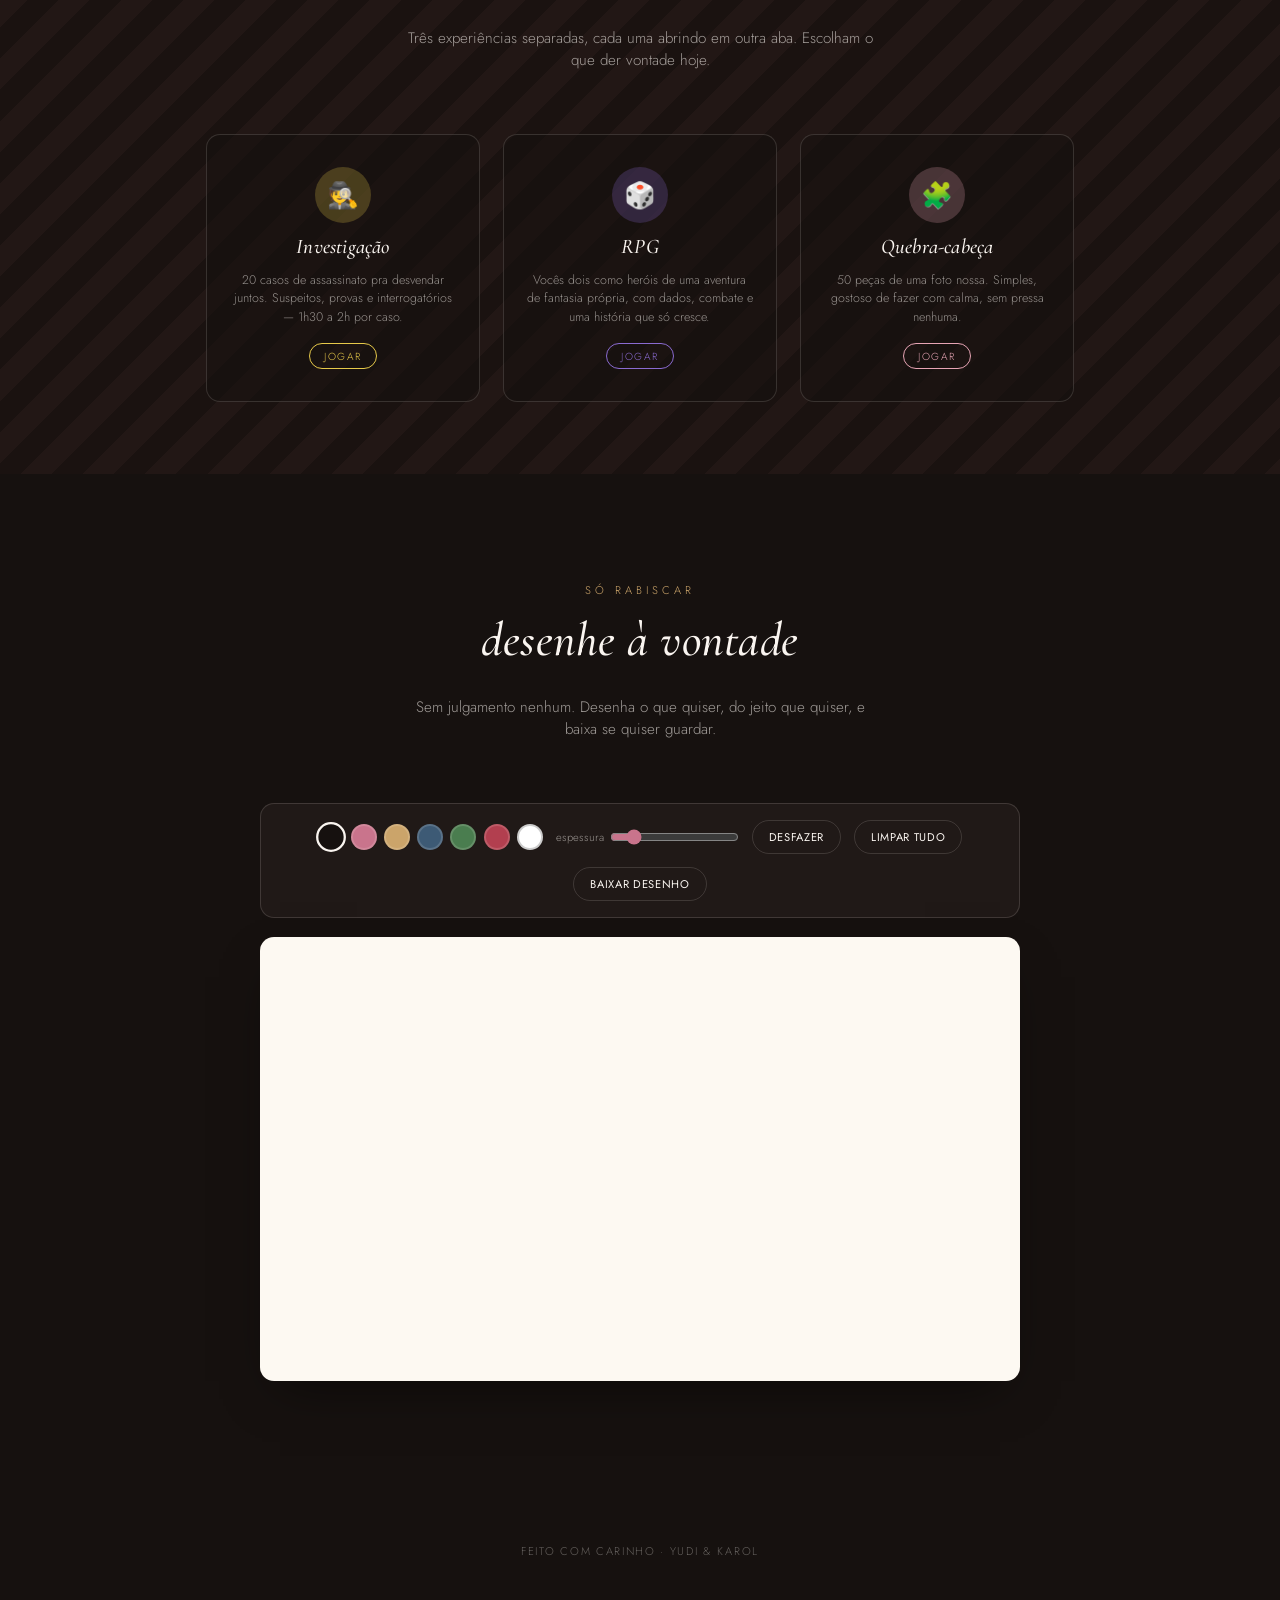
==== commit a0d345d5: "Add files via upload" ====
--- a/index.html
+++ b/index.html
@@ -212,13 +212,52 @@
     color:rgba(255,220,90,0.55); font-weight:700; transform:rotate(-2deg);
   }
   .game-cta-section .kicker{color:rgba(255,220,90,0.7);}
-  .game-cta-btn{
-    display:inline-block; margin-top:1.8rem; background:#e6c94a; color:#1a1210; border:none;
-    padding:1.1rem 2.6rem; border-radius:8px; font-size:0.9rem; letter-spacing:0.22em; text-transform:uppercase;
-    font-weight:700; box-shadow:0 14px 30px -10px rgba(0,0,0,0.7); transition:transform 0.2s ease, background 0.25s ease;
-  }
-  .game-cta-btn:hover{background:#f3dd6e; transform:translateY(-2px) scale(1.02);}
-  .game-cta-note{font-size:0.72rem; color:rgba(250,245,240,0.4); margin-top:1rem;}
+  .portals-grid{
+    position:relative; z-index:2; display:grid; grid-template-columns:repeat(3, 1fr); gap:1.4rem;
+    max-width:920px; margin:2.6rem auto 0; padding:0 2vw;
+  }
+  @media (max-width:760px){ .portals-grid{grid-template-columns:1fr; max-width:420px;} }
+  .portal-card{
+    background:rgba(22,17,15,0.55); border:1px solid var(--linha); border-radius:14px; padding:2rem 1.4rem;
+    text-decoration:none; color:var(--branco); display:flex; flex-direction:column; align-items:center; gap:0.7rem;
+    transition:transform 0.25s ease, border-color 0.25s ease, box-shadow 0.25s ease;
+  }
+  .portal-card:hover{transform:translateY(-6px); border-color:var(--portal-color, var(--dourado)); box-shadow:0 20px 40px -16px rgba(0,0,0,0.7);}
+  .portal-card .pc-icon{
+    width:56px; height:56px; border-radius:50%; display:flex; align-items:center; justify-content:center; font-size:1.6rem;
+    background:color-mix(in srgb, var(--portal-color, var(--dourado)) 24%, transparent);
+  }
+  .portal-card h3{font-family:'Cormorant Garamond', serif; font-style:italic; font-size:1.3rem; font-weight:500;}
+  .portal-card p{font-size:0.78rem; color:rgba(250,245,240,0.55); line-height:1.5;}
+  .portal-card .pc-tag{
+    margin-top:0.3rem; font-size:0.64rem; letter-spacing:0.14em; text-transform:uppercase; color:var(--portal-color, var(--dourado));
+    border:1px solid var(--portal-color, var(--dourado)); border-radius:999px; padding:0.3rem 0.9rem;
+  }
+
+  /* ---------- DESENHE À VONTADE ---------- */
+  .draw-section{text-align:center;}
+  .draw-toolbar{
+    max-width:760px; margin:0 auto 1.2rem; display:flex; flex-wrap:wrap; justify-content:center; align-items:center; gap:0.8rem;
+    background:var(--preto-2); border:1px solid var(--linha); border-radius:14px; padding:1rem 1.2rem;
+  }
+  .draw-colors{display:flex; gap:0.45rem;}
+  .draw-color{
+    width:26px; height:26px; border-radius:50%; border:2px solid rgba(250,245,240,0.15); cursor:pointer; padding:0;
+    transition:transform 0.15s ease, border-color 0.15s ease;
+  }
+  .draw-color.active{transform:scale(1.15); border-color:var(--branco);}
+  .draw-toolbar label{font-size:0.7rem; color:rgba(250,245,240,0.55); display:flex; align-items:center; gap:0.4rem;}
+  .draw-toolbar input[type=range]{accent-color:var(--rosa-forte);}
+  .draw-btn{
+    background:none; border:1px solid var(--linha); color:var(--branco); padding:0.5rem 1rem; border-radius:999px;
+    font-size:0.7rem; letter-spacing:0.06em; text-transform:uppercase; cursor:pointer; transition:border-color 0.2s ease;
+  }
+  .draw-btn:hover{border-color:var(--rosa-forte);}
+  #draw-canvas-wrap{
+    max-width:760px; margin:0 auto; border-radius:14px; overflow:hidden; border:1px solid var(--linha);
+    box-shadow:0 20px 50px -20px rgba(0,0,0,0.6); background:#fdf9f2;
+  }
+  #draw-canvas{display:block; width:100%; touch-action:none; cursor:crosshair;}
 
   /* ---------- LOVE TEST GAME ---------- */
   .lovetest-section{text-align:center; background:var(--preto-2); border-top:1px solid var(--linha); border-bottom:1px solid var(--linha);}
@@ -1193,16 +1232,133 @@
   <button class="useless-btn" id="useless-btn">NÃO CLIQUE</button>
 </section>
 
-<!-- O JOGO -->
+<!-- PORTAIS DE JOGOS -->
 <section class="game-cta-section">
-  <div class="kicker">só pra vocês dois &middot; delegacia do amor</div>
-  <h2 class="sec-title">o jogo</h2>
-  <p class="sec-sub">Uma investigação criminal nova a cada vez que clicarem aqui. Reúnam as pistas, interroguem os suspeitos e descubram o culpado — juntos.</p>
-  <a class="game-cta-btn" href="investigacao.html" target="_blank" rel="noopener">O JOGO</a>
-  <div class="game-cta-note">dura entre 1h30 e 2h &middot; abre em outra aba</div>
+  <div class="kicker">só pra vocês dois &middot; sala de jogos</div>
+  <h2 class="sec-title">os jogos</h2>
+  <p class="sec-sub">Três experiências separadas, cada uma abrindo em outra aba. Escolham o que der vontade hoje.</p>
+  <div class="portals-grid">
+    <a class="portal-card" style="--portal-color:#e6c94a" href="investigacao.html" target="_blank" rel="noopener">
+      <span class="pc-icon">🕵️</span>
+      <h3>Investigação</h3>
+      <p>20 casos de assassinato pra desvendar juntos. Suspeitos, provas e interrogatórios — 1h30 a 2h por caso.</p>
+      <span class="pc-tag">jogar</span>
+    </a>
+    <a class="portal-card" style="--portal-color:#8a6bd1" href="rpg.html" target="_blank" rel="noopener">
+      <span class="pc-icon">🎲</span>
+      <h3>RPG</h3>
+      <p>Vocês dois como heróis de uma aventura de fantasia própria, com dados, combate e uma história que só cresce.</p>
+      <span class="pc-tag">jogar</span>
+    </a>
+    <a class="portal-card" style="--portal-color:#e6a4b4" href="quebracabeca.html" target="_blank" rel="noopener">
+      <span class="pc-icon">🧩</span>
+      <h3>Quebra-cabeça</h3>
+      <p>50 peças de uma foto nossa. Simples, gostoso de fazer com calma, sem pressa nenhuma.</p>
+      <span class="pc-tag">jogar</span>
+    </a>
+  </div>
 </section>
 
+<!-- DESENHE À VONTADE -->
+<section class="draw-section">
+  <div class="kicker">só rabiscar</div>
+  <h2 class="sec-title">desenhe à vontade</h2>
+  <p class="sec-sub">Sem julgamento nenhum. Desenha o que quiser, do jeito que quiser, e baixa se quiser guardar.</p>
+  <div class="draw-toolbar">
+    <div class="draw-colors" id="draw-colors">
+      <button class="draw-color active" style="background:#16110f" data-color="#16110f"></button>
+      <button class="draw-color" style="background:#c9748c" data-color="#c9748c"></button>
+      <button class="draw-color" style="background:#cba46a" data-color="#cba46a"></button>
+      <button class="draw-color" style="background:#3d5a75" data-color="#3d5a75"></button>
+      <button class="draw-color" style="background:#4a7d4f" data-color="#4a7d4f"></button>
+      <button class="draw-color" style="background:#b23f4f" data-color="#b23f4f"></button>
+      <button class="draw-color" style="background:#ffffff; border-color:rgba(0,0,0,0.2);" data-color="#fdf9f2"></button>
+    </div>
+    <label>espessura <input type="range" id="draw-size" min="1" max="30" value="5"></label>
+    <button class="draw-btn" id="draw-undo">desfazer</button>
+    <button class="draw-btn" id="draw-clear">limpar tudo</button>
+    <button class="draw-btn" id="draw-save">baixar desenho</button>
+  </div>
+  <div id="draw-canvas-wrap">
+    <canvas id="draw-canvas" width="1200" height="700"></canvas>
+  </div>
+</section>
+
 <footer>feito com carinho &middot; Yudi &amp; Karol</footer>
+
+<script>
+(function(){
+  const canvas = document.getElementById('draw-canvas');
+  const ctx = canvas.getContext('2d');
+  ctx.fillStyle = '#fdf9f2';
+  ctx.fillRect(0,0,canvas.width,canvas.height);
+  ctx.lineCap = 'round';
+  ctx.lineJoin = 'round';
+
+  let color = '#16110f';
+  let size = 5;
+  let drawing = false;
+  let last = null;
+  let history = [];
+
+  function saveHistory(){
+    history.push(ctx.getImageData(0,0,canvas.width,canvas.height));
+    if(history.length > 25) history.shift();
+  }
+
+  function getPos(e){
+    const rect = canvas.getBoundingClientRect();
+    const scaleX = canvas.width / rect.width;
+    const scaleY = canvas.height / rect.height;
+    return { x:(e.clientX-rect.left)*scaleX, y:(e.clientY-rect.top)*scaleY };
+  }
+
+  canvas.addEventListener('pointerdown', (e) => {
+    saveHistory();
+    drawing = true;
+    last = getPos(e);
+    canvas.setPointerCapture(e.pointerId);
+  });
+  canvas.addEventListener('pointermove', (e) => {
+    if(!drawing) return;
+    const pos = getPos(e);
+    ctx.strokeStyle = color;
+    ctx.lineWidth = size;
+    ctx.beginPath();
+    ctx.moveTo(last.x, last.y);
+    ctx.lineTo(pos.x, pos.y);
+    ctx.stroke();
+    last = pos;
+  });
+  canvas.addEventListener('pointerup', () => { drawing = false; });
+  canvas.addEventListener('pointerleave', () => { drawing = false; });
+
+  document.querySelectorAll('.draw-color').forEach(btn => {
+    btn.addEventListener('click', () => {
+      document.querySelectorAll('.draw-color').forEach(b => b.classList.remove('active'));
+      btn.classList.add('active');
+      color = btn.dataset.color;
+    });
+  });
+  document.getElementById('draw-size').addEventListener('input', (e) => { size = parseInt(e.target.value,10); });
+  document.getElementById('draw-clear').addEventListener('click', () => {
+    saveHistory();
+    ctx.fillStyle = '#fdf9f2';
+    ctx.fillRect(0,0,canvas.width,canvas.height);
+  });
+  document.getElementById('draw-undo').addEventListener('click', () => {
+    if(history.length === 0) return;
+    const last = history.pop();
+    ctx.putImageData(last, 0, 0);
+  });
+  document.getElementById('draw-save').addEventListener('click', () => {
+    const link = document.createElement('a');
+    link.download = 'nosso-desenho.png';
+    link.href = canvas.toDataURL('image/png');
+    link.click();
+  });
+})();
+</script>
 
 <!-- PÁGINA PRETA INFINITA -->
 <div id="useless-overlay">
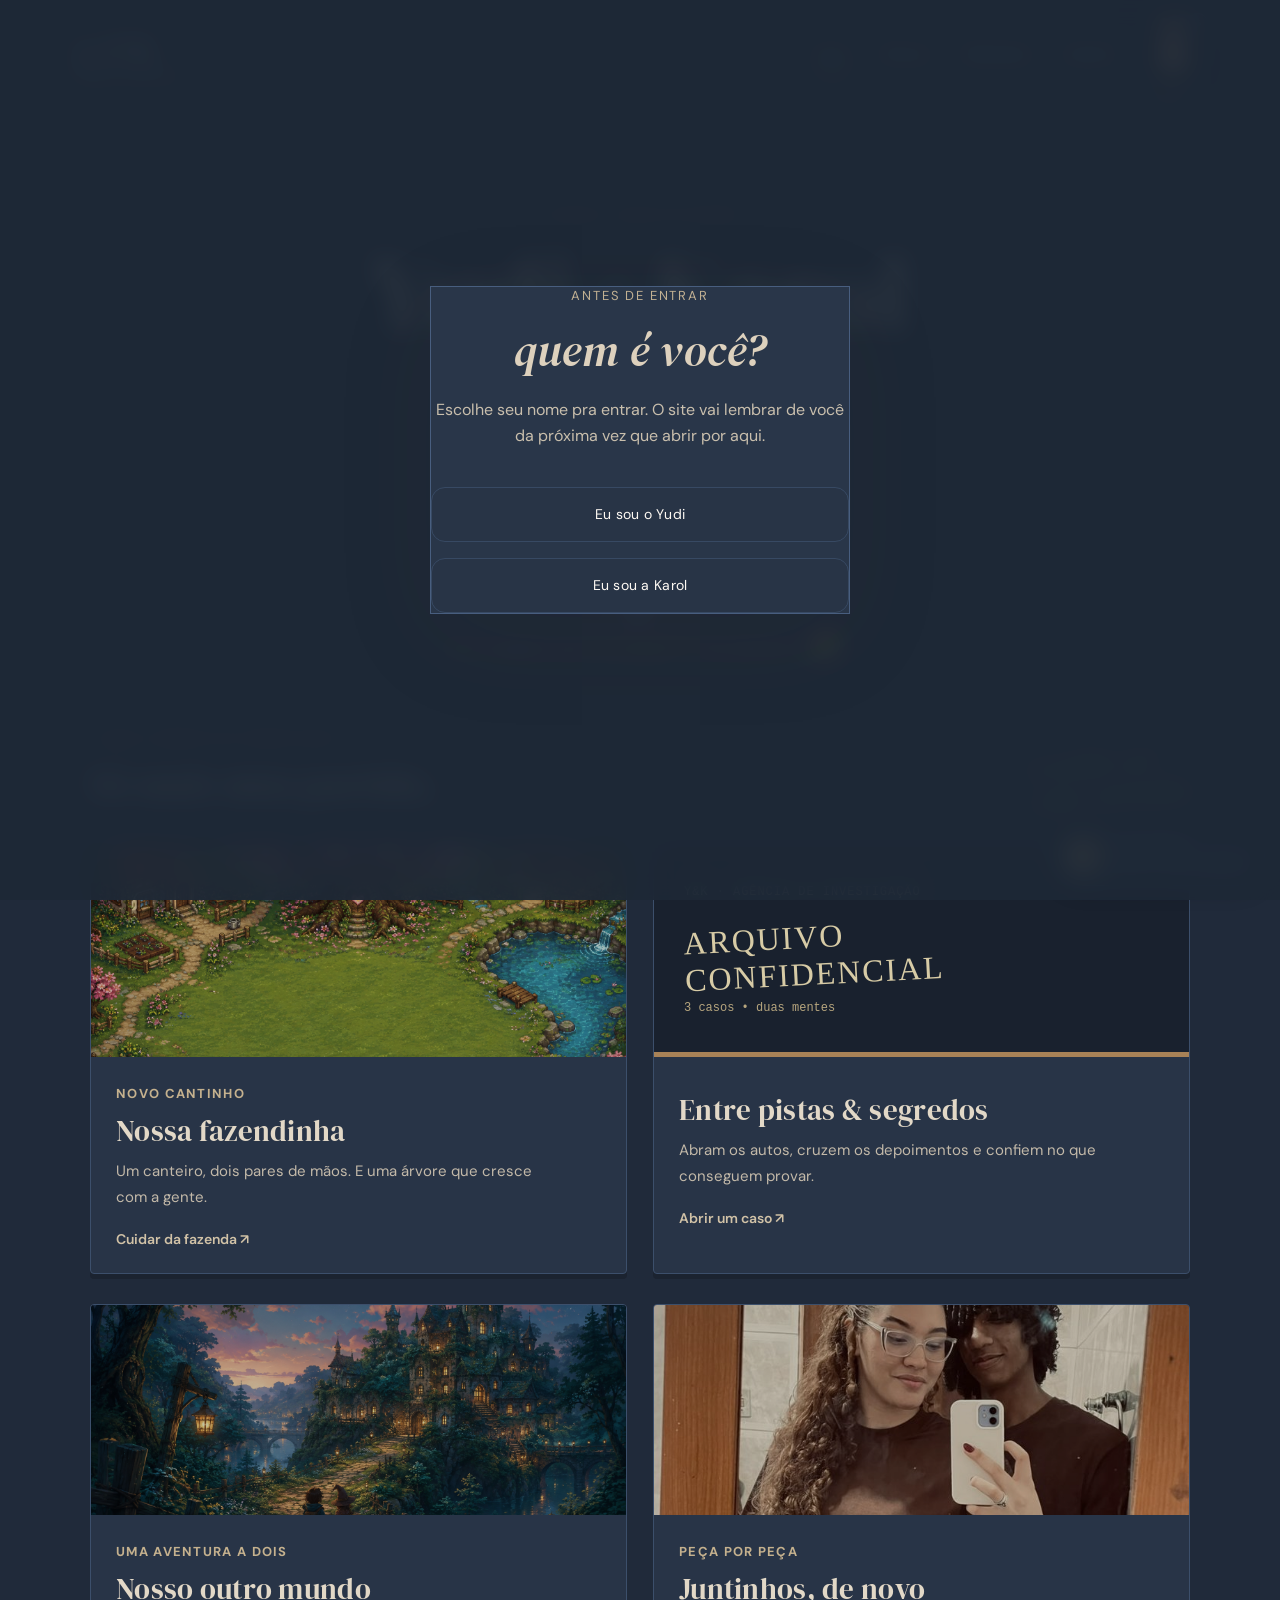
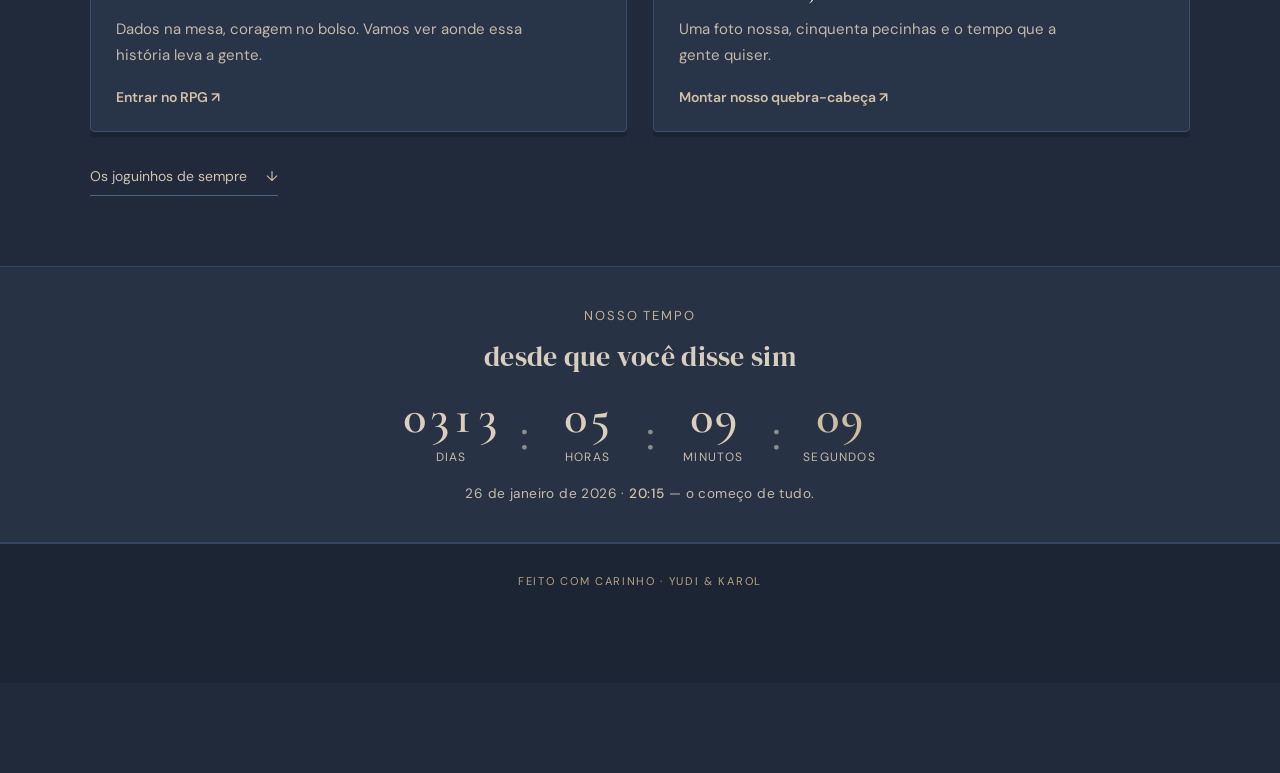
==== commit cf82881a: "Add files via upload" ====
--- a/index.html
+++ b/index.html
@@ -1,2718 +1,2690 @@
-<!DOCTYPE html>
-<html lang="pt-BR">
-<head>
-<meta charset="UTF-8">
-<meta name="viewport" content="width=device-width, initial-scale=1.0">
-<title>Yudi & Karol</title>
-<link rel="preconnect" href="https://fonts.googleapis.com">
-<link href="https://fonts.googleapis.com/css2?family=Cormorant+Garamond:ital,wght@0,400;0,500;0,600;1,500;1,600&family=Jost:wght@300;400;500;600&display=swap" rel="stylesheet">
-<style>
-  :root{
-    --preto: #16110f;
-    --preto-2: #201917;
-    --preto-3: #2a2119;
-    --branco: #faf5f0;
-    --rosa: #e6a4b4;
-    --rosa-forte: #c9748c;
-    --dourado: #cba46a;
-    --linha: rgba(250,245,240,0.14);
-  }
-
-  *{margin:0;padding:0;box-sizing:border-box;}
-  html{scroll-behavior:smooth;}
-
-  body{
-    background:var(--preto);
-    color:var(--branco);
-    font-family:'Jost', sans-serif;
-    font-weight:300;
-    overflow-x:hidden;
-    position:relative;
-  }
-
-  @media (prefers-reduced-motion: reduce){
-    *{animation-duration:0.01ms !important; animation-iteration-count:1 !important; transition-duration:0.01ms !important; scroll-behavior:auto !important;}
-  }
-
-  h1,h2,h3,.serif{
-    font-family:'Cormorant Garamond', serif;
-    font-weight:500;
-    letter-spacing:0.01em;
-  }
-
-  button{font-family:inherit; cursor:pointer;}
-  a{color:inherit;}
-  img{-webkit-user-drag:none; user-select:none;}
-
-  ::selection{background:var(--rosa); color:var(--preto);}
-
-  /* focus visibility */
-  button:focus-visible, .polaroid:focus-visible, .env:focus-visible{
-    outline:2px solid var(--rosa);
-    outline-offset:3px;
-  }
-
-  /* ---------- floating petals ---------- */
-  #petals{position:fixed; inset:0; pointer-events:none; z-index:5; overflow:hidden;}
-  .petal{
-    position:absolute; top:-5%; font-size:14px; color:var(--rosa);
-    opacity:0.55; animation:fall linear infinite; will-change:transform;
-  }
-  @keyframes fall{ to{transform:translateY(110vh) translateX(var(--drift,0px)) rotate(360deg);} }
-
-  /* ---------- music widget ---------- */
-  .music-widget{
-    position:fixed;
-    right:1.4rem;
-    bottom:1.4rem;
-    z-index:60;
-    display:flex;
-    align-items:center;
-    gap:0.7rem;
-    background:rgba(22,17,15,0.85);
-    backdrop-filter:blur(10px);
-    border:1px solid var(--linha);
-    border-radius:999px;
-    padding:0.55rem 1.1rem 0.55rem 0.55rem;
-    box-shadow:0 12px 30px -10px rgba(0,0,0,0.6);
-  }
-  .music-btn{
-    width:40px; height:40px;
-    border-radius:50%;
-    border:none;
-    background:var(--rosa-forte);
-    color:var(--preto);
-    font-size:1rem;
-    display:flex; align-items:center; justify-content:center;
-    flex-shrink:0;
-    transition:transform 0.25s ease, background 0.25s ease;
-  }
-  .music-btn:hover{transform:scale(1.08); background:var(--rosa);}
-  .music-btn.playing{animation:musicPulse 1.4s ease-in-out infinite;}
-  @keyframes musicPulse{
-    0%,100%{box-shadow:0 0 0 0 rgba(230,164,180,0.5);}
-    50%{box-shadow:0 0 0 9px rgba(230,164,180,0);}
-  }
-  .music-info{
-    font-size:0.68rem;
-    line-height:1.25;
-    letter-spacing:0.02em;
-    white-space:nowrap;
-    max-width:150px;
-    overflow:hidden;
-    text-overflow:ellipsis;
-  }
-  .music-info .t1{color:rgba(250,245,240,0.55); text-transform:uppercase; font-size:0.6rem; letter-spacing:0.15em;}
-  .music-info .t2{font-family:'Cormorant Garamond', serif; font-style:italic; font-size:0.92rem; color:var(--branco);}
-  #yt-hide{position:fixed; width:1px; height:1px; opacity:0; pointer-events:none; bottom:0; right:0;}
-
-  @media (max-width:560px){
-    .music-info{max-width:100px;}
-  }
-
-  /* ---------- HERO ---------- */
-  .hero{
-    min-height:100vh;
-    display:flex; flex-direction:column; align-items:center; justify-content:center;
-    text-align:center; padding:8vh 6vw; position:relative;
-    background:radial-gradient(ellipse at 50% 20%, rgba(230,164,180,0.10), transparent 55%), var(--preto);
-  }
-  .hero .eyebrow{
-    font-size:0.72rem; letter-spacing:0.42em; text-transform:uppercase; color:var(--dourado);
-    margin-bottom:1.8rem; opacity:0; animation:riseIn 1s ease forwards 0.2s;
-  }
-  .hero .names{
-    font-size:clamp(3rem, 11vw, 7.5rem); line-height:0.95;
-    display:flex; align-items:center; gap:clamp(0.6rem,3vw,2rem); flex-wrap:wrap; justify-content:center;
-    opacity:0; animation:riseIn 1.1s ease forwards 0.5s;
-  }
-  .hero .names .amp{
-    font-family:'Cormorant Garamond', serif; font-style:italic; font-size:0.55em; color:var(--rosa);
-    transform:translateY(-0.05em);
-  }
-  .hero .sub{
-    margin-top:1.6rem; font-size:1.02rem; letter-spacing:0.04em; color:rgba(250,245,240,0.72);
-    max-width:36ch; opacity:0; animation:riseIn 1s ease forwards 0.85s;
-  }
-  .hero .sub b{font-weight:500; color:var(--rosa);}
-  @keyframes riseIn{ from{opacity:0; transform:translateY(16px);} to{opacity:1; transform:translateY(0);} }
-
-  .scroll-cue{
-    position:absolute; bottom:5vh; display:flex; flex-direction:column; align-items:center; gap:0.6rem;
-    font-size:0.65rem; letter-spacing:0.3em; text-transform:uppercase; color:rgba(250,245,240,0.45);
-    opacity:0; animation:riseIn 1s ease forwards 1.3s;
-  }
-  .scroll-cue .line{width:1px; height:34px; background:linear-gradient(to bottom, var(--rosa), transparent); animation:pulseLine 2s ease-in-out infinite;}
-  @keyframes pulseLine{0%,100%{opacity:0.4;} 50%{opacity:1;}}
-
-  /* ---------- shared section chrome ---------- */
-  section{padding:12vh 6vw; position:relative;}
-  .kicker{
-    text-align:center; font-size:0.7rem; letter-spacing:0.35em; text-transform:uppercase;
-    color:var(--dourado); margin-bottom:0.8rem;
-  }
-  .sec-title{
-    text-align:center; font-size:clamp(1.8rem, 5vw, 3rem); font-style:italic; margin-bottom:3vh;
-  }
-  .sec-sub{
-    text-align:center; max-width:52ch; margin:0 auto 7vh; color:rgba(250,245,240,0.6); font-size:0.95rem;
-  }
-
-  /* ---------- TIMER ---------- */
-  .timer-section{
-    text-align:center; border-top:1px solid var(--linha); border-bottom:1px solid var(--linha); background:var(--preto-2);
-  }
-  .timer-grid{display:flex; justify-content:center; gap:clamp(0.8rem, 3vw, 2.8rem); flex-wrap:wrap; max-width:900px; margin:0 auto;}
-  .timer-unit{display:flex; flex-direction:column; align-items:center; min-width:110px;}
-  .timer-unit .value{
-    font-family:'Cormorant Garamond', serif; font-weight:600; font-size:clamp(2.6rem, 8vw, 4.6rem);
-    line-height:1; color:var(--branco); font-variant-numeric:tabular-nums;
-  }
-  .timer-unit.seconds .value{color:var(--rosa);}
-  .timer-unit .label{margin-top:0.9rem; font-size:0.68rem; letter-spacing:0.28em; text-transform:uppercase; color:rgba(250,245,240,0.55);}
-  .timer-sep{font-family:'Cormorant Garamond', serif; font-size:clamp(2rem,6vw,3.4rem); color:rgba(250,245,240,0.2); align-self:flex-start; margin-top:0.1em;}
-  .timer-since{margin-top:5vh; font-size:0.85rem; letter-spacing:0.03em; color:rgba(250,245,240,0.5);}
-  .timer-since b{color:var(--rosa); font-weight:500;}
-  @media (max-width: 600px){ .timer-unit{min-width:70px;} .timer-sep{display:none;} }
-
-  /* ---------- REASONS ---------- */
-  .reasons-section{text-align:center;}
-  .reason-card{
-    max-width:560px; margin:0 auto; background:var(--preto-2); border:1px solid var(--linha);
-    border-radius:18px; padding:3.2rem 2rem; position:relative; min-height:190px;
-    display:flex; align-items:center; justify-content:center;
-  }
-  .reason-card .quote-mark{
-    position:absolute; top:0.6rem; left:1.1rem; font-family:'Cormorant Garamond', serif; font-size:3.4rem;
-    color:var(--rosa-forte); opacity:0.4; line-height:1;
-  }
-  #reason-text{
-    font-family:'Cormorant Garamond', serif; font-style:italic; font-size:clamp(1.2rem,3vw,1.55rem); line-height:1.6;
-    transition:opacity 0.3s ease, transform 0.3s ease;
-  }
-  .reason-count{margin-top:1.2rem; font-size:0.68rem; letter-spacing:0.2em; text-transform:uppercase; color:rgba(250,245,240,0.4);}
-  .btn{
-    margin-top:2.2rem; border:1px solid var(--rosa-forte); background:transparent; color:var(--branco);
-    padding:0.85rem 2.1rem; border-radius:999px; font-size:0.78rem; letter-spacing:0.18em; text-transform:uppercase;
-    transition:background 0.25s ease, color 0.25s ease, transform 0.2s ease;
-  }
-  .btn:hover{background:var(--rosa-forte); color:var(--preto); transform:translateY(-2px);}
-  .btn.solid{background:var(--rosa-forte); color:var(--preto);}
-  .btn.solid:hover{background:var(--rosa);}
-
-  /* ---------- O JOGO (chamada pra investigação) ---------- */
-  .game-cta-section{
-    text-align:center; padding-top:4.5rem; padding-bottom:4.5rem;
-    background:repeating-linear-gradient(135deg, #1a1210, #1a1210 22px, #221715 22px, #221715 44px);
-    border-top:1px solid var(--linha); position:relative; overflow:hidden;
-  }
-  .game-cta-section::before{
-    content:'CASO ENCERRADO • CASO ENCERRADO • CASO ENCERRADO • CASO ENCERRADO • ';
-    position:absolute; top:14px; left:0; width:200%; white-space:nowrap; font-size:0.68rem; letter-spacing:0.3em;
-    color:rgba(255,220,90,0.55); font-weight:700; transform:rotate(-2deg);
-  }
-  .game-cta-section .kicker{color:rgba(255,220,90,0.7);}
-  .portals-grid{
-    position:relative; z-index:2; display:grid; grid-template-columns:repeat(3, 1fr); gap:1.4rem;
-    max-width:920px; margin:2.6rem auto 0; padding:0 2vw;
-  }
-  @media (max-width:760px){ .portals-grid{grid-template-columns:1fr; max-width:420px;} }
-  .portal-card{
-    background:rgba(22,17,15,0.55); border:1px solid var(--linha); border-radius:14px; padding:2rem 1.4rem;
-    text-decoration:none; color:var(--branco); display:flex; flex-direction:column; align-items:center; gap:0.7rem;
-    transition:transform 0.25s ease, border-color 0.25s ease, box-shadow 0.25s ease;
-  }
-  .portal-card:hover{transform:translateY(-6px); border-color:var(--portal-color, var(--dourado)); box-shadow:0 20px 40px -16px rgba(0,0,0,0.7);}
-  .portal-card .pc-icon{
-    width:56px; height:56px; border-radius:50%; display:flex; align-items:center; justify-content:center; font-size:1.6rem;
-    background:color-mix(in srgb, var(--portal-color, var(--dourado)) 24%, transparent);
-  }
-  .portal-card h3{font-family:'Cormorant Garamond', serif; font-style:italic; font-size:1.3rem; font-weight:500;}
-  .portal-card p{font-size:0.78rem; color:rgba(250,245,240,0.55); line-height:1.5;}
-  .portal-card .pc-tag{
-    margin-top:0.3rem; font-size:0.64rem; letter-spacing:0.14em; text-transform:uppercase; color:var(--portal-color, var(--dourado));
-    border:1px solid var(--portal-color, var(--dourado)); border-radius:999px; padding:0.3rem 0.9rem;
-  }
-
-  /* ---------- DESENHE À VONTADE ---------- */
-  .draw-section{text-align:center;}
-  .draw-toolbar{
-    max-width:760px; margin:0 auto 1.2rem; display:flex; flex-wrap:wrap; justify-content:center; align-items:center; gap:0.8rem;
-    background:var(--preto-2); border:1px solid var(--linha); border-radius:14px; padding:1rem 1.2rem;
-  }
-  .draw-colors{display:flex; gap:0.45rem;}
-  .draw-color{
-    width:26px; height:26px; border-radius:50%; border:2px solid rgba(250,245,240,0.15); cursor:pointer; padding:0;
-    transition:transform 0.15s ease, border-color 0.15s ease;
-  }
-  .draw-color.active{transform:scale(1.15); border-color:var(--branco);}
-  .draw-toolbar label{font-size:0.7rem; color:rgba(250,245,240,0.55); display:flex; align-items:center; gap:0.4rem;}
-  .draw-toolbar input[type=range]{accent-color:var(--rosa-forte);}
-  .draw-btn{
-    background:none; border:1px solid var(--linha); color:var(--branco); padding:0.5rem 1rem; border-radius:999px;
-    font-size:0.7rem; letter-spacing:0.06em; text-transform:uppercase; cursor:pointer; transition:border-color 0.2s ease;
-  }
-  .draw-btn:hover{border-color:var(--rosa-forte);}
-  #draw-canvas-wrap{
-    max-width:760px; margin:0 auto; border-radius:14px; overflow:hidden; border:1px solid var(--linha);
-    box-shadow:0 20px 50px -20px rgba(0,0,0,0.6); background:#fdf9f2;
-  }
-  #draw-canvas{display:block; width:100%; touch-action:none; cursor:crosshair;}
-
-  /* ---------- LOVE TEST GAME ---------- */
-  .lovetest-section{text-align:center; background:var(--preto-2); border-top:1px solid var(--linha); border-bottom:1px solid var(--linha);}
-  .lovetest-box{max-width:480px; margin:0 auto; position:relative; min-height:220px;}
-  .lovetest-q{font-family:'Cormorant Garamond', serif; font-style:italic; font-size:clamp(1.5rem,4vw,2.1rem); margin-bottom:3rem;}
-  .lovetest-buttons{position:relative; display:flex; justify-content:center; gap:1.6rem; min-height:70px;}
-  .yes-btn{
-    background:var(--rosa-forte); border:none; color:var(--preto); padding:1rem 2.4rem; border-radius:999px;
-    font-size:0.85rem; letter-spacing:0.1em; text-transform:uppercase; transition:transform 0.3s ease, padding 0.3s ease, background 0.3s ease;
-  }
-  .no-btn{
-    background:transparent; border:1px solid rgba(250,245,240,0.3); color:rgba(250,245,240,0.75);
-    padding:1rem 2.4rem; border-radius:999px; font-size:0.85rem; letter-spacing:0.1em; text-transform:uppercase;
-    position:relative; transition:transform 0.12s ease;
-  }
-  .lovetest-result{
-    margin-top:2.4rem; font-family:'Cormorant Garamond', serif; font-style:italic; font-size:1.3rem; color:var(--rosa);
-    min-height:1.6em; opacity:0; transform:translateY(8px); transition:opacity 0.4s ease, transform 0.4s ease;
-  }
-  .lovetest-result.show{opacity:1; transform:translateY(0);}
-  #burst-layer{position:fixed; inset:0; pointer-events:none; z-index:220; overflow:hidden;}
-  .burst-heart{position:absolute; font-size:1.4rem; color:var(--rosa); animation:burstUp 1.4s ease-out forwards;}
-  @keyframes burstUp{
-    0%{transform:translate(0,0) scale(0.6) rotate(0deg); opacity:1;}
-    100%{transform:translate(var(--bx), var(--by)) scale(1.2) rotate(var(--br)); opacity:0;}
-  }
-
-  /* ---------- CATCH HEARTS GAME ---------- */
-  .game-section{text-align:center;}
-  .game-frame{
-    max-width:640px; margin:0 auto; background:var(--preto-2); border:1px solid var(--linha);
-    border-radius:22px; padding:1.6rem; box-shadow:0 20px 50px -18px rgba(0,0,0,0.6);
-  }
-  .game-hud{display:flex; justify-content:space-between; align-items:center; padding:0 0.4rem 1.1rem; font-size:0.75rem; letter-spacing:0.1em; text-transform:uppercase; color:rgba(250,245,240,0.6);}
-  .game-hud b{color:var(--rosa); font-family:'Cormorant Garamond', serif; font-size:1.3rem; font-style:normal; letter-spacing:0;}
-  #game-area{
-    position:relative; width:100%; height:min(60vh, 420px); background:
-      radial-gradient(ellipse at 50% 0%, rgba(230,164,180,0.10), transparent 60%), var(--preto);
-    border-radius:14px; overflow:hidden; border:1px solid var(--linha); touch-action:none;
-  }
-  .falling-heart{
-    position:absolute; top:-10%; font-size:1.6rem; cursor:pointer; user-select:none;
-    filter:drop-shadow(0 4px 8px rgba(0,0,0,0.4));
-    animation:dropHeart linear forwards;
-  }
-  @keyframes dropHeart{ to{ top:105%; } }
-  .pop{
-    position:absolute; font-family:'Cormorant Garamond', serif; font-style:italic; color:var(--rosa);
-    font-size:1.1rem; pointer-events:none; animation:popText 0.7s ease-out forwards;
-  }
-  @keyframes popText{ 0%{opacity:1; transform:translateY(0);} 100%{opacity:0; transform:translateY(-30px);} }
-  .game-overlay{
-    position:absolute; inset:0; display:flex; flex-direction:column; align-items:center; justify-content:center;
-    gap:1.2rem; background:rgba(22,17,15,0.72); backdrop-filter:blur(3px); text-align:center; padding:2rem;
-  }
-  .game-overlay p{max-width:34ch; color:rgba(250,245,240,0.75); font-size:0.9rem;}
-  .game-overlay .big{font-family:'Cormorant Garamond', serif; font-style:italic; font-size:2rem; color:var(--branco);}
-
-  /* ---------- TIMELINE ---------- */
-  .timeline-section{background:var(--preto-2); border-top:1px solid var(--linha); border-bottom:1px solid var(--linha);}
-  .timeline{max-width:760px; margin:0 auto; position:relative;}
-  .timeline::before{
-    content:""; position:absolute; left:34px; top:6px; bottom:6px; width:1px;
-    background:linear-gradient(to bottom, var(--rosa-forte), var(--linha));
-  }
-  @media (max-width:640px){ .timeline::before{left:22px;} }
-  .tl-item{display:flex; gap:1.6rem; margin-bottom:3.6rem; position:relative;}
-  .tl-item:last-child{margin-bottom:0;}
-  .tl-dot{
-    flex-shrink:0; width:70px; height:70px; border-radius:50%; overflow:hidden; border:2px solid var(--rosa-forte);
-    position:relative; z-index:2; box-shadow:0 8px 18px -6px rgba(0,0,0,0.5); cursor:pointer;
-    transition:transform 0.3s ease;
-  }
-  .tl-dot:hover{transform:scale(1.08);}
-  @media (max-width:640px){ .tl-dot{width:44px; height:44px;} }
-  .tl-dot img{width:100%; height:100%; object-fit:cover;}
-  .tl-content{padding-top:0.6rem;}
-  .tl-content .tl-num{font-size:0.66rem; letter-spacing:0.25em; text-transform:uppercase; color:var(--dourado); margin-bottom:0.4rem;}
-  .tl-content h3{font-size:1.4rem; font-style:italic; margin-bottom:0.5rem;}
-  .tl-content p{font-size:0.9rem; color:rgba(250,245,240,0.62); max-width:44ch; line-height:1.55;}
-
-  /* ---------- GALLERY / LIGHTBOX ---------- */
-  .polaroid-wall{display:grid; grid-template-columns:repeat(4, 1fr); gap:2.2rem; max-width:1180px; margin:0 auto;}
-  .polaroid{
-    background:var(--branco); padding:0.9rem 0.9rem 3.4rem; border-radius:2px;
-    box-shadow:0 18px 40px -12px rgba(0,0,0,0.55); transform:rotate(var(--tilt));
-    transition:transform 0.4s ease, box-shadow 0.4s ease; position:relative; border:none;
-  }
-  .polaroid:nth-child(1){--tilt:-4deg;}
-  .polaroid:nth-child(2){--tilt:3deg;}
-  .polaroid:nth-child(3){--tilt:-2.5deg;}
-  .polaroid:nth-child(4){--tilt:4deg;}
-  .polaroid:hover{transform:rotate(0deg) translateY(-10px) scale(1.03); box-shadow:0 26px 55px -14px rgba(0,0,0,0.7); z-index:2;}
-  .polaroid img{display:block; width:100%; aspect-ratio:1/1.06; object-fit:cover; filter:saturate(0.92) contrast(1.02);}
-  .polaroid .cap{position:absolute; bottom:0.9rem; left:0; right:0; text-align:center; font-family:'Cormorant Garamond', serif; font-style:italic; font-size:1rem; color:var(--preto);}
-  @media (max-width: 860px){ .polaroid-wall{grid-template-columns:repeat(2, 1fr); gap:1.6rem;} }
-
-  #lightbox{
-    position:fixed; inset:0; z-index:90; background:rgba(10,7,6,0.92); backdrop-filter:blur(6px);
-    display:none; align-items:center; justify-content:center; padding:6vh 5vw; flex-direction:column; gap:1rem;
-  }
-  #lightbox.open{display:flex;}
-  #lightbox img{max-width:min(88vw, 620px); max-height:70vh; object-fit:contain; border-radius:6px; box-shadow:0 30px 70px -20px rgba(0,0,0,0.8);}
-  #lightbox .lb-cap{font-family:'Cormorant Garamond', serif; font-style:italic; font-size:1.1rem; color:var(--rosa);}
-  #lightbox .lb-close{
-    position:absolute; top:2.4rem; right:2.4rem; background:none; border:1px solid var(--linha); color:var(--branco);
-    width:42px; height:42px; border-radius:50%; font-size:1rem;
-  }
-
-  /* ---------- LETTER / ENVELOPE ---------- */
-  .letter-section{text-align:center;}
-  .env-wrap{display:flex; justify-content:center; margin-bottom:1rem;}
-  .env{
-    width:200px; height:130px; position:relative; cursor:pointer; border:none; background:none; padding:0;
-    filter:drop-shadow(0 14px 30px rgba(0,0,0,0.5));
-  }
-  .env .body{position:absolute; inset:0; background:var(--preto-2); border:1px solid var(--rosa-forte); border-radius:6px;}
-  .env .flap{
-    position:absolute; top:0; left:0; right:0; height:0; border-left:100px solid transparent; border-right:100px solid transparent;
-    border-top:70px solid var(--rosa-forte); transform-origin:top; transition:transform 0.5s ease; z-index:3;
-  }
-  .env .heart-seal{
-    position:absolute; top:38%; left:50%; transform:translate(-50%,-50%); font-size:1.3rem; z-index:4; color:var(--branco);
-    transition:opacity 0.3s ease;
-  }
-  .env .hint{position:absolute; bottom:-2.2rem; left:0; right:0; font-size:0.68rem; letter-spacing:0.2em; text-transform:uppercase; color:rgba(250,245,240,0.4);}
-  .env.open .flap{transform:rotateX(180deg);}
-  .env.open .heart-seal{opacity:0;}
-
-  .letter-card{
-    max-width:560px; margin:5rem auto 0; background:var(--preto-2); border:1px solid var(--linha); border-radius:18px;
-    padding:3.2rem 2.4rem; opacity:0; max-height:0; overflow:hidden; transition:opacity 0.6s ease, max-height 0.8s ease, padding 0.6s ease;
-  }
-  .letter-card.show{opacity:1; max-height:900px; padding:3.2rem 2.4rem;}
-  .letter-card p{
-    font-family:'Cormorant Garamond', serif; font-style:italic; font-size:clamp(1.15rem, 2.4vw, 1.4rem);
-    line-height:1.75; color:rgba(250,245,240,0.92); text-align:left; margin-bottom:1.1rem;
-  }
-  .letter-card .sign{margin-top:1.6rem; font-family:'Cormorant Garamond', serif; font-size:1.15rem; color:var(--rosa); text-align:right;}
-  .heart-divider{margin:0 auto 2rem; width:22px; height:22px; position:relative;}
-  .heart-divider::before, .heart-divider::after{
-    content:""; position:absolute; width:12px; height:19px; background:var(--rosa-forte); border-radius:12px 12px 0 0; top:0;
-  }
-  .heart-divider::before{left:11px; transform:rotate(-45deg); transform-origin:0 100%;}
-  .heart-divider::after{left:-1px; transform:rotate(45deg); transform-origin:100% 100%;}
-
-  /* ---------- COUPLE QUIZ "quem é mais..." ---------- */
-  .quiz-section{text-align:center; background:var(--preto-2); border-top:1px solid var(--linha); border-bottom:1px solid var(--linha);}
-  .quiz-card{max-width:560px; margin:0 auto; background:var(--preto-3); border:1px solid var(--linha); border-radius:22px; padding:2.6rem 2rem; position:relative;}
-  .quiz-progress{display:flex; justify-content:center; gap:0.4rem; margin-bottom:1.8rem;}
-  .quiz-dot{width:7px; height:7px; border-radius:50%; background:rgba(250,245,240,0.2); transition:background 0.3s ease, transform 0.3s ease;}
-  .quiz-dot.done{background:var(--rosa-forte);}
-  .quiz-dot.current{background:var(--rosa); transform:scale(1.3);}
-  .quiz-question{font-family:'Cormorant Garamond', serif; font-style:italic; font-size:clamp(1.4rem,3.4vw,1.9rem); margin-bottom:2.4rem; min-height:2.4em; display:flex; align-items:center; justify-content:center;}
-  .quiz-options{display:flex; gap:1.2rem; justify-content:center; flex-wrap:wrap;}
-  .quiz-opt{
-    flex:1; min-width:150px; max-width:220px; background:var(--preto-2); border:1px solid var(--linha); color:var(--branco);
-    border-radius:14px; padding:1.4rem 1rem; font-size:0.95rem; letter-spacing:0.02em; transition:border-color 0.25s ease, transform 0.2s ease, background 0.25s ease;
-  }
-  .quiz-opt:hover{border-color:var(--rosa-forte); transform:translateY(-3px);}
-  .quiz-opt .emoji{display:block; font-size:1.6rem; margin-bottom:0.5rem;}
-  .quiz-result{display:none;}
-  .quiz-result.show{display:block;}
-  .quiz-bar-row{display:flex; align-items:center; gap:0.8rem; margin-bottom:1.2rem; text-align:left;}
-  .quiz-bar-row .who{width:60px; flex-shrink:0; font-size:0.85rem; color:rgba(250,245,240,0.7);}
-  .quiz-bar-track{flex:1; height:10px; border-radius:999px; background:rgba(250,245,240,0.08); overflow:hidden;}
-  .quiz-bar-fill{height:100%; border-radius:999px; width:0%; transition:width 1s cubic-bezier(.2,.8,.2,1); background:var(--rosa-forte);}
-  .quiz-bar-fill.k{background:var(--dourado);}
-  .quiz-bar-pct{width:40px; text-align:right; font-family:'Cormorant Garamond', serif; font-size:1.05rem; flex-shrink:0;}
-  .quiz-result-msg{margin-top:1.6rem; font-family:'Cormorant Garamond', serif; font-style:italic; font-size:1.15rem; color:var(--rosa);}
-
-  /* ---------- TIC TAC TOE ---------- */
-  .ttt-section{text-align:center;}
-  .ttt-frame{max-width:420px; margin:0 auto;}
-  .ttt-turn{font-size:0.78rem; letter-spacing:0.15em; text-transform:uppercase; color:rgba(250,245,240,0.6); margin-bottom:1.6rem;}
-  .ttt-turn b{color:var(--rosa); font-family:'Cormorant Garamond', serif; font-size:1.1rem; letter-spacing:0; text-transform:none;}
-  .ttt-board{display:grid; grid-template-columns:repeat(3, 1fr); gap:0.7rem; margin:0 auto 1.8rem;}
-  .ttt-cell{
-    aspect-ratio:1; background:var(--preto-2); border:1px solid var(--linha); border-radius:12px;
-    font-family:'Cormorant Garamond', serif; font-size:2.4rem; display:flex; align-items:center; justify-content:center;
-    color:var(--branco); transition:background 0.2s ease, border-color 0.2s ease;
-  }
-  .ttt-cell:not(:disabled):hover{border-color:var(--rosa-forte); background:var(--preto-3);}
-  .ttt-cell.x{color:var(--rosa);}
-  .ttt-cell.o{color:var(--dourado);}
-  .ttt-cell.win{background:rgba(230,164,180,0.14); border-color:var(--rosa);}
-  .ttt-score{display:flex; justify-content:center; gap:2.2rem; margin-bottom:1.6rem; font-size:0.8rem; color:rgba(250,245,240,0.6);}
-  .ttt-score b{display:block; font-family:'Cormorant Garamond', serif; font-size:1.6rem; color:var(--branco); font-weight:600;}
-
-  /* ---------- MEMÓRIA ---------- */
-  .memory-section{text-align:center;}
-  .memory-frame{max-width:460px; margin:0 auto;}
-  .memory-stats{display:flex; justify-content:center; gap:2.2rem; margin-bottom:1.6rem; font-size:0.78rem; letter-spacing:0.08em; text-transform:uppercase; color:rgba(250,245,240,0.6);}
-  .memory-stats b{display:block; font-family:'Cormorant Garamond', serif; font-size:1.5rem; letter-spacing:0; text-transform:none; color:var(--branco); font-weight:600;}
-  .memory-board{display:grid; grid-template-columns:repeat(4, 1fr); gap:0.6rem; margin:0 auto 1.6rem; perspective:800px;}
-  .memory-card{aspect-ratio:1; position:relative; background:none; border:none; padding:0; cursor:pointer;}
-  .memory-card-inner{
-    position:relative; width:100%; height:100%; border-radius:12px; transition:transform 0.5s cubic-bezier(.2,.8,.2,1);
-    transform-style:preserve-3d;
-  }
-  .memory-card.flipped .memory-card-inner, .memory-card.matched .memory-card-inner{transform:rotateY(180deg);}
-  .memory-face{
-    position:absolute; inset:0; border-radius:12px; display:flex; align-items:center; justify-content:center;
-    backface-visibility:hidden; border:1px solid var(--linha);
-  }
-  .memory-face.front{background:var(--preto-2); font-size:1.3rem; color:var(--rosa-forte);}
-  .memory-face.back{background:var(--preto-3); font-size:1.9rem; transform:rotateY(180deg);}
-  .memory-card.matched .memory-face.back{background:rgba(230,164,180,0.16); border-color:var(--rosa);}
-  .memory-card:not(.flipped):not(.matched):hover .memory-face.front{border-color:var(--rosa-forte);}
-  .memory-final{margin-top:0.4rem; font-family:'Cormorant Garamond', serif; font-style:italic; font-size:1.15rem; color:var(--rosa); min-height:1.6rem;}
-  .memory-best{font-size:0.75rem; color:rgba(250,245,240,0.45); margin-top:0.3rem;}
-
-  /* ---------- GREETING (por horário) ---------- */
-  .greeting-banner{
-    text-align:center; padding:1.6rem 1.5rem; background:var(--preto-2); border-bottom:1px solid var(--linha);
-  }
-  .greeting-banner .g-icon{font-size:1.7rem; margin-bottom:0.4rem; display:block;}
-  .greeting-banner .g-text{font-family:'Cormorant Garamond', serif; font-style:italic; font-size:clamp(1.2rem,4vw,1.6rem); color:var(--rosa);}
-
-  /* ---------- PÁGINA INÚTIL ---------- */
-  .useless-section{text-align:center; background:var(--preto-2); border-top:1px solid var(--linha); border-bottom:1px solid var(--linha);}
-  .useless-btn{
-    display:block; margin:1.4rem auto 1.4rem; padding:1.6rem 2.4rem; font-size:clamp(1.3rem,5vw,2rem);
-    font-weight:700; letter-spacing:0.04em; border-radius:16px; border:none; cursor:pointer;
-    background:var(--rosa-forte); color:var(--preto); transition:transform 0.15s ease, background 0.3s ease;
-    max-width:90vw;
-  }
-  .useless-btn:hover{transform:scale(1.03);}
-  .useless-btn.shake{animation:uselessShake 0.4s ease;}
-  @keyframes uselessShake{
-    0%,100%{transform:translateX(0);} 20%{transform:translateX(-8px) rotate(-1deg);} 40%{transform:translateX(8px) rotate(1deg);}
-    60%{transform:translateX(-6px);} 80%{transform:translateX(6px);}
-  }
-  .useless-msg{font-family:'Cormorant Garamond', serif; font-style:italic; font-size:clamp(1.1rem,4vw,1.5rem); color:var(--branco); min-height:2.4rem; margin-bottom:0.6rem;}
-  .useless-count{font-size:0.72rem; letter-spacing:0.12em; text-transform:uppercase; color:rgba(250,245,240,0.4);}
-
-  /* ---------- PÁGINA INÚTIL: tela preta infinita ---------- */
-  #useless-overlay{
-    position:fixed; inset:0; z-index:200; background:#000; display:none; flex-direction:column;
-    align-items:center; justify-content:center; padding:6vh 6vw; text-align:center;
-  }
-  #useless-overlay.open{display:flex;}
-  .useless-exit{
-    position:absolute; top:1.4rem; right:1.4rem; background:none; border:1px solid rgba(255,255,255,0.25);
-    color:rgba(255,255,255,0.6); border-radius:999px; padding:0.45rem 1rem; font-size:0.75rem; cursor:pointer;
-    transition:color 0.2s ease, border-color 0.2s ease;
-  }
-  .useless-exit:hover{color:#fff; border-color:rgba(255,255,255,0.5);}
-  .useless-msg-full{
-    font-family:'Cormorant Garamond', serif; font-style:italic; font-size:clamp(1.2rem,4.5vw,1.9rem);
-    color:#fff; min-height:2.8rem; margin-bottom:1rem; max-width:520px;
-  }
-  .useless-count-full{font-size:0.72rem; letter-spacing:0.12em; text-transform:uppercase; color:rgba(255,255,255,0.35); margin-top:0.4rem;}
-
-  /* ---------- TONY (mascote — pet de corpo inteiro, anda pelo site) ---------- */
-  #tony-mascot{
-    position:fixed; left:0; top:0; z-index:70; display:flex; flex-direction:column; align-items:center;
-    will-change:transform; pointer-events:none;
-  }
-  .tony-flip{transition:transform 0.35s ease; pointer-events:none;}
-  .tony-flip.facing-left{transform:scaleX(-1);}
-  .tony-avatar{
-    width:78px; height:100px; position:relative; cursor:pointer; background:none; border:none; padding:0;
-    transition:transform 0.2s ease; filter:drop-shadow(0 10px 20px rgba(0,0,0,0.5)); pointer-events:auto;
-  }
-  .tony-avatar:hover{transform:scale(1.06);}
-  #tony-svg{width:100%; height:100%; overflow:visible;}
-
-  /* face parts: hidden unless the matching state is active */
-  .tony-part{display:none;}
-  #tony-svg.state-idle .part-idle{display:inline;}
-  #tony-svg.state-wave .part-wave{display:inline;}
-  #tony-svg.state-happy .part-happy{display:inline;}
-  #tony-svg.state-sad .part-sad{display:inline;}
-  #tony-svg.state-angry .part-angry{display:inline;}
-  #tony-svg.state-sleep .part-sleep{display:inline;}
-
-  /* arms */
-  .tony-arm{transform-box:fill-box; transform-origin:50% 0%; transition:transform 0.35s ease;}
-  #tony-svg.state-wave .tony-arm.right{animation:tonyWave 0.5s ease-in-out 3;}
-  #tony-svg.state-happy .tony-arm{animation:tonyArmsUp 0.55s ease-in-out 2;}
-  #tony-svg.state-sad .tony-arm.left{transform:rotate(-16deg);}
-  #tony-svg.state-sad .tony-arm.right{transform:rotate(16deg);}
-  #tony-svg.state-angry .tony-arm{animation:tonyArmShake 0.22s ease-in-out infinite;}
-  #tony-svg.state-sleep .tony-arm.left{transform:rotate(-8deg);}
-  #tony-svg.state-sleep .tony-arm.right{transform:rotate(8deg);}
-  #tony-svg.walking .tony-arm{animation:tonyArmSwing 0.4s ease-in-out infinite;}
-  @keyframes tonyWave{0%,100%{transform:rotate(0deg);} 50%{transform:rotate(-40deg);}}
-  @keyframes tonyArmsUp{0%,100%{transform:rotate(0deg);} 50%{transform:rotate(-95deg);}}
-  @keyframes tonyArmShake{0%,100%{transform:rotate(-6deg);} 50%{transform:rotate(6deg);}}
-  @keyframes tonyArmSwing{0%,100%{transform:rotate(-12deg);} 50%{transform:rotate(12deg);}}
-
-  /* whole-body motion */
-  #tony-char{transform-box:fill-box; transform-origin:50% 100%; animation:tonyBreathe 3.2s ease-in-out infinite;}
-  @keyframes tonyBreathe{0%,100%{transform:scaleY(1);} 50%{transform:scaleY(1.02);}}
-  #tony-svg.state-happy #tony-char{animation:tonyBounceBody 0.55s ease-in-out 2;}
-  @keyframes tonyBounceBody{0%,100%{transform:translateY(0);} 35%{transform:translateY(-13px);} 65%{transform:translateY(2px);}}
-  #tony-svg.state-angry #tony-char{animation:tonyShakeBody 0.22s ease-in-out infinite;}
-  @keyframes tonyShakeBody{0%,100%{transform:translateX(0);} 25%{transform:translateX(-4px);} 75%{transform:translateX(4px);}}
-  #tony-svg.state-sad #tony-char{animation:tonySlouch 2.6s ease-in-out infinite;}
-  @keyframes tonySlouch{0%,100%{transform:translateY(3px) rotate(-1.5deg);} 50%{transform:translateY(6px) rotate(1.5deg);}}
-  #tony-svg.state-sleep #tony-char{animation:tonySleepSway 3.4s ease-in-out infinite;}
-  @keyframes tonySleepSway{0%,100%{transform:rotate(-5deg);} 50%{transform:rotate(-2deg);}}
-  #tony-svg.walking #tony-char{animation:tonyWalkBob 0.4s ease-in-out infinite;}
-  @keyframes tonyWalkBob{0%,100%{transform:translateY(0) rotate(0deg);} 25%{transform:translateY(-4px) rotate(-2deg);} 75%{transform:translateY(-4px) rotate(2deg);}}
-
-  /* zzz */
-  .tony-z{transform-box:fill-box; transform-origin:50% 50%;}
-  #tony-svg.state-sleep .z1{animation:tonyZFloat 2.4s ease-in-out infinite;}
-  #tony-svg.state-sleep .z2{animation:tonyZFloat 2.4s ease-in-out infinite 0.5s;}
-  @keyframes tonyZFloat{0%{opacity:0; transform:translateY(0);} 25%{opacity:1;} 100%{opacity:0; transform:translateY(-16px);}}
-
-  .tony-name{font-size:0.62rem; letter-spacing:0.14em; text-transform:uppercase; color:rgba(250,245,240,0.5); margin-top:0.25rem;}
-  .tony-treats{font-size:0.65rem; color:rgba(250,245,240,0.4); margin-top:0.05rem;}
-  .tony-badge{
-    position:absolute; bottom:12px; right:-4px; font-size:0.9rem; background:var(--preto-2); border-radius:50%;
-    width:20px; height:20px; display:flex; align-items:center; justify-content:center; border:1px solid var(--linha); z-index:2;
-  }
-  .tony-decor{position:absolute; top:-8px; left:-6px; font-size:1.1rem; pointer-events:none; z-index:2;}
-  .tony-bubble{
-    position:absolute; top:20px; right:84px; max-width:190px; background:var(--preto-2); border:1px solid var(--linha);
-    border-radius:12px 12px 2px 12px; padding:0.6rem 0.85rem; font-size:0.78rem; line-height:1.4; color:var(--branco);
-    opacity:0; transform:translateY(-6px); pointer-events:none; transition:opacity 0.25s ease, transform 0.25s ease;
-    box-shadow:0 14px 30px -10px rgba(0,0,0,0.6);
-  }
-  .tony-bubble.show{opacity:1; transform:translateY(0);}
-  .tony-treat{
-    position:absolute; top:-4px; left:50%; transform:translateX(-50%); font-size:1.3rem; cursor:pointer; display:none; z-index:3;
-    animation:tonyTreatFloat 1.4s ease-in-out infinite; pointer-events:auto;
-  }
-  .tony-treat.show{display:block;}
-  @keyframes tonyTreatFloat{0%,100%{transform:translateX(-50%) translateY(0);} 50%{transform:translateX(-50%) translateY(-5px);}}
-  @media (max-width:700px){
-    .tony-avatar{width:62px; height:80px;}
-    .tony-bubble{max-width:150px; font-size:0.72rem; top:14px; right:68px;}
-  }
-
-  /* ---------- ROLETA ---------- */
-  .roleta-section{text-align:center; background:var(--preto-2); border-top:1px solid var(--linha); border-bottom:1px solid var(--linha);}
-  .roleta-wrap{position:relative; width:min(320px, 78vw); aspect-ratio:1; margin:0 auto 2.2rem;}
-  .roleta-pointer{
-    position:absolute; top:-14px; left:50%; transform:translateX(-50%); z-index:3;
-    width:0; height:0; border-left:12px solid transparent; border-right:12px solid transparent; border-top:20px solid var(--rosa);
-  }
-  #roleta-wheel{
-    width:100%; height:100%; border-radius:50%; border:3px solid var(--preto-3);
-    transition:transform 4.5s cubic-bezier(.15,.85,.15,1);
-    box-shadow:0 20px 50px -14px rgba(0,0,0,0.6);
-    position:relative;
-  }
-  .roleta-center{
-    position:absolute; top:50%; left:50%; transform:translate(-50%,-50%); width:16px; height:16px; border-radius:50%;
-    background:var(--branco); z-index:3; box-shadow:0 0 0 3px var(--preto);
-  }
-  .roleta-result{
-    font-family:'Cormorant Garamond', serif; font-style:italic; font-size:1.3rem; color:var(--rosa); min-height:1.6em; margin-bottom:1.6rem;
-  }
-
-  /* ---------- LOGIN ---------- */
-  .login-overlay{
-    position:fixed; inset:0; z-index:999; background:
-      radial-gradient(ellipse at 50% 30%, rgba(230,164,180,0.12), transparent 55%), var(--preto);
-    display:flex; align-items:center; justify-content:center; padding:6vw;
-    transition:opacity 0.5s ease, visibility 0.5s ease;
-  }
-  .login-overlay.hide{opacity:0; visibility:hidden; pointer-events:none;}
-  .login-box{max-width:420px; text-align:center;}
-  .login-box .kicker{margin-bottom:1rem;}
-  .login-box h2{font-size:clamp(2rem,6vw,2.8rem); font-style:italic; margin-bottom:1rem;}
-  .login-box p{color:rgba(250,245,240,0.6); font-size:0.92rem; margin-bottom:2.4rem; line-height:1.6;}
-  .login-buttons{display:flex; flex-direction:column; gap:1rem;}
-  .login-btn{
-    background:var(--preto-2); border:1px solid var(--linha); color:var(--branco); padding:1.1rem 1.6rem;
-    border-radius:14px; font-size:1rem; letter-spacing:0.02em; transition:border-color 0.25s ease, transform 0.2s ease, background 0.25s ease;
-  }
-  .login-btn:hover{border-color:var(--rosa-forte); transform:translateY(-2px); background:var(--preto-3);}
-
-  .user-badge{
-    position:fixed; left:1.4rem; bottom:1.4rem; z-index:60;
-    background:rgba(22,17,15,0.85); backdrop-filter:blur(10px); border:1px solid var(--linha); border-radius:999px;
-    padding:0.55rem 1.1rem; font-size:0.7rem; letter-spacing:0.08em; color:rgba(250,245,240,0.7);
-    display:flex; align-items:center; gap:0.6rem;
-  }
-  .user-badge b{color:var(--rosa); font-family:'Cormorant Garamond', serif; font-size:0.95rem; letter-spacing:0;}
-  .user-badge button{background:none; border:none; color:rgba(250,245,240,0.4); font-size:0.65rem; text-decoration:underline; letter-spacing:0.05em;}
-  @media (max-width:700px){ .user-badge{left:0.8rem; bottom:0.8rem; padding:0.45rem 0.8rem;} }
-
-  /* ---------- MEGA QUIZ ---------- */
-  .megaquiz-section{text-align:center;}
-  .megaquiz-card{max-width:600px; margin:0 auto; background:var(--preto-2); border:1px solid var(--linha); border-radius:22px; padding:2.6rem 2rem;}
-  .mq-progress-track{height:5px; border-radius:999px; background:rgba(250,245,240,0.08); margin-bottom:1.8rem; overflow:hidden;}
-  .mq-progress-fill{height:100%; width:0%; background:var(--rosa-forte); transition:width 0.4s ease;}
-  .mq-meta{font-size:0.68rem; letter-spacing:0.2em; text-transform:uppercase; color:var(--dourado); margin-bottom:0.8rem;}
-  .mq-question{font-family:'Cormorant Garamond', serif; font-style:italic; font-size:clamp(1.25rem,3.2vw,1.65rem); margin-bottom:2rem; min-height:2.6em; display:flex; align-items:center; justify-content:center;}
-  .mq-options{display:grid; grid-template-columns:1fr 1fr; gap:0.9rem;}
-  @media (max-width:520px){ .mq-options{grid-template-columns:1fr;} }
-  .mq-opt{
-    background:var(--preto-3); border:1px solid var(--linha); color:var(--branco); border-radius:12px;
-    padding:1rem 0.9rem; font-size:0.9rem; transition:border-color 0.2s ease, background 0.2s ease;
-  }
-  .mq-opt:not(:disabled):hover{border-color:var(--rosa-forte);}
-  .mq-opt.correct{background:rgba(203,164,106,0.18); border-color:var(--dourado);}
-  .mq-opt.wrong{background:rgba(201,116,140,0.18); border-color:var(--rosa-forte); opacity:0.7;}
-  .mq-feedback{margin-top:1.4rem; font-size:0.85rem; min-height:1.4em; color:rgba(250,245,240,0.6);}
-  .mq-final{display:none; text-align:center;}
-  .mq-final.show{display:block;}
-  .mq-final .big{font-family:'Cormorant Garamond', serif; font-style:italic; font-size:2.4rem; color:var(--branco); margin-bottom:0.6rem;}
-  .mq-final p{color:rgba(250,245,240,0.65); font-size:0.9rem; max-width:38ch; margin:0 auto 1.6rem;}
-  .mq-best{margin-top:1rem; font-size:0.72rem; letter-spacing:0.1em; text-transform:uppercase; color:rgba(250,245,240,0.4);}
-
-  /* ---------- FUTURO ---------- */
-  .futuro-section{background:var(--preto-2); border-top:1px solid var(--linha); border-bottom:1px solid var(--linha);}
-  .futuro-grid{display:grid; grid-template-columns:repeat(2, 1fr); gap:1.4rem; max-width:900px; margin:0 auto;}
-  @media (max-width:680px){ .futuro-grid{grid-template-columns:1fr;} }
-  .futuro-card{
-    background:var(--preto-3); border:1px solid var(--linha); border-radius:16px; padding:1.5rem 1.4rem;
-    text-align:left; position:relative; transition:border-color 0.25s ease;
-  }
-  .futuro-card.done{border-color:var(--dourado); background:rgba(203,164,106,0.08);}
-  .futuro-card .fc-icon{font-size:1.5rem; margin-bottom:0.6rem; display:block;}
-  .futuro-card h3{font-size:1.15rem; font-style:italic; margin-bottom:0.4rem;}
-  .futuro-card p{font-size:0.82rem; color:rgba(250,245,240,0.55); line-height:1.5; margin-bottom:1rem;}
-  .futuro-check{display:flex; align-items:center; gap:0.6rem; font-size:0.75rem; color:rgba(250,245,240,0.7); cursor:pointer;}
-  .futuro-check input{accent-color:var(--rosa-forte); width:15px; height:15px;}
-  .futuro-date{
-    margin-top:0.7rem; display:none; background:var(--preto-2); border:1px solid var(--linha); color:var(--branco);
-    border-radius:8px; padding:0.5rem 0.7rem; font-size:0.78rem; font-family:'Jost', sans-serif; width:100%;
-  }
-  .futuro-card.done .futuro-date{display:block;}
-  .futuro-badge{position:absolute; top:1.2rem; right:1.2rem; font-size:0.62rem; letter-spacing:0.12em; text-transform:uppercase; color:var(--dourado); opacity:0; transition:opacity 0.3s ease;}
-  .futuro-card.done .futuro-badge{opacity:1;}
-
-  /* ---------- ABRA QUANDO ---------- */
-  .abraquando-section{text-align:center;}
-  .aq-grid{display:grid; grid-template-columns:repeat(3, 1fr); gap:1.2rem; max-width:920px; margin:0 auto;}
-  @media (max-width:760px){ .aq-grid{grid-template-columns:repeat(2, 1fr);} }
-  @media (max-width:480px){ .aq-grid{grid-template-columns:1fr;} }
-  .aq-card{
-    background:var(--preto-2); border:1px solid var(--linha); border-radius:16px; padding:1.8rem 1.3rem;
-    text-align:center; transition:border-color 0.3s ease, transform 0.3s ease, box-shadow 0.3s ease; scroll-margin-top:2rem;
-  }
-  .aq-card.highlight{border-color:var(--rosa); box-shadow:0 0 0 3px rgba(230,164,180,0.25); transform:translateY(-3px);}
-  .aq-card .aq-icon{font-size:1.7rem; margin-bottom:0.7rem; display:block;}
-  .aq-card h3{font-size:1.15rem; font-style:italic; margin-bottom:1rem;}
-  .aq-card .aq-text{
-    font-family:'Cormorant Garamond', serif; font-style:italic; font-size:0.98rem; line-height:1.6; color:rgba(250,245,240,0.88);
-    max-height:0; overflow:hidden; opacity:0; transition:max-height 0.6s ease, opacity 0.5s ease, margin 0.5s ease;
-  }
-  .aq-card.open .aq-text{max-height:400px; opacity:1; margin-top:0.4rem;}
-  .aq-card.open .aq-open-btn{display:none;}
-
-  /* ---------- EMOTION METER ---------- */
-  .mood-section{background:var(--preto-2); border-top:1px solid var(--linha); border-bottom:1px solid var(--linha); text-align:center;}
-  .mood-grid{display:flex; flex-wrap:wrap; justify-content:center; gap:1rem; max-width:640px; margin:0 auto;}
-  .mood-btn{
-    background:var(--preto-3); border:1px solid var(--linha); color:var(--branco); border-radius:14px;
-    padding:1.2rem 1.4rem; display:flex; flex-direction:column; align-items:center; gap:0.5rem; min-width:100px;
-    font-size:0.78rem; transition:border-color 0.25s ease, transform 0.2s ease;
-  }
-  .mood-btn:hover{border-color:var(--rosa-forte); transform:translateY(-3px);}
-  .mood-btn .em{font-size:1.6rem;}
-  .mood-response{
-    margin-top:2.4rem; font-family:'Cormorant Garamond', serif; font-style:italic; font-size:1.1rem; color:var(--rosa);
-    min-height:1.6em; opacity:0; transition:opacity 0.4s ease;
-  }
-  .mood-response.show{opacity:1;}
-
-  .mq-opt.selected{background:rgba(230,164,180,0.18); border-color:var(--rosa-forte);}
-  .mq-opt:disabled{opacity:0.55;}
-
-  /* ---------- MQ CONFIRM MODAL ---------- */
-  #mq-confirm{
-    position:fixed; inset:0; z-index:95; background:rgba(10,7,6,0.92); backdrop-filter:blur(6px);
-    display:none; align-items:center; justify-content:center; padding:6vh 6vw;
-  }
-  #mq-confirm.open{display:flex;}
-  .mq-confirm-box{max-width:420px; text-align:center;}
-  .mq-confirm-box .kicker{margin-bottom:1rem;}
-  .mq-confirm-title{font-family:'Cormorant Garamond', serif; font-style:italic; font-size:clamp(1.8rem,5.5vw,2.4rem); margin-bottom:1rem;}
-  .mq-confirm-answer{font-size:0.92rem; color:rgba(250,245,240,0.65); margin-bottom:2.2rem; line-height:1.5;}
-  .mq-confirm-answer b{color:var(--rosa); font-weight:500;}
-  .mq-confirm-buttons{display:flex; gap:1rem; justify-content:center;}
-  .mq-confirm-buttons .btn{margin-top:0;}
-
-  /* ---------- footer ---------- */
-  footer{padding:6vh 6vw 5vh; text-align:center; font-size:0.7rem; letter-spacing:0.15em; text-transform:uppercase; color:rgba(250,245,240,0.35);}
-</style>
-</head>
-<body>
-
-<div id="petals"></div>
-<div id="burst-layer"></div>
-
-<!-- LOGIN -->
-<div class="login-overlay" id="login-overlay">
-  <div class="login-box">
-    <div class="kicker">antes de entrar</div>
-    <h2 class="serif">quem é você?</h2>
-    <p>Escolhe seu nome pra entrar. O site vai lembrar de você da próxima vez que abrir por aqui.</p>
-    <div class="login-buttons">
-      <button class="login-btn" data-user="Yudi">Eu sou o Yudi</button>
-      <button class="login-btn" data-user="Karol">Eu sou a Karol</button>
-    </div>
-  </div>
-</div>
-
-<div class="user-badge" id="user-badge" style="display:none;">
-  logado como <b id="user-badge-name"></b>
-  <button id="user-logout">trocar</button>
-</div>
-
-<!-- MUSIC WIDGET -->
-<div class="music-widget">
-  <button class="music-btn" id="music-toggle" aria-label="Tocar música">▶</button>
-  <div class="music-info">
-    <div class="t1">tocando</div>
-    <div class="t2">Mirrors &mdash; Justin Timberlake</div>
-  </div>
-</div>
-<div id="yt-hide"></div>
-
-<!-- TONY, O MASCOTE (pet de corpo inteiro em SVG) -->
-<div id="tony-mascot">
-  <div class="tony-flip" id="tony-flip">
-  <button class="tony-avatar" id="tony-face" aria-label="Tony, o mascote">
-    <svg id="tony-svg" class="state-idle" viewBox="0 0 140 180" xmlns="http://www.w3.org/2000/svg">
-      <g id="tony-char">
-        <!-- pernas -->
-        <rect x="46" y="150" width="18" height="24" rx="9" fill="#93602f"/>
-        <rect x="76" y="150" width="18" height="24" rx="9" fill="#93602f"/>
-
-        <!-- braços -->
-        <g class="tony-arm left">
-          <rect x="26" y="96" width="16" height="46" rx="8" fill="#b5794f"/>
-          <circle cx="34" cy="142" r="10" fill="#93602f"/>
-        </g>
-        <g class="tony-arm right">
-          <rect x="98" y="96" width="16" height="46" rx="8" fill="#b5794f"/>
-          <circle cx="106" cy="142" r="10" fill="#93602f"/>
-        </g>
-
-        <!-- corpo -->
-        <ellipse cx="70" cy="118" rx="36" ry="42" fill="#b5794f"/>
-        <ellipse cx="70" cy="126" rx="21" ry="27" fill="#f3e3c9"/>
-        <path d="M70 106c-3-5-11-5-13-1-2 4 2 8 13 15 11-7 15-11 13-15-2-4-10-4-13 1z" fill="#c9748c"/>
-
-        <!-- cabeça -->
-        <circle cx="70" cy="54" r="33" fill="#b5794f"/>
-        <circle cx="45" cy="27" r="14" fill="#b5794f"/>
-        <circle cx="45" cy="27" r="7" fill="#f3e3c9"/>
-        <circle cx="95" cy="27" r="14" fill="#b5794f"/>
-        <circle cx="95" cy="27" r="7" fill="#f3e3c9"/>
-        <ellipse cx="70" cy="62" rx="17" ry="13" fill="#f3e3c9"/>
-        <ellipse cx="70" cy="55" rx="5.5" ry="4.5" fill="#2a1f16"/>
-
-        <!-- olhos: normal (idle, aceno, bravo) -->
-        <g class="tony-part part-idle part-wave part-angry">
-          <circle cx="58" cy="47" r="3.6" fill="#2a1f16"/>
-          <circle cx="82" cy="47" r="3.6" fill="#2a1f16"/>
-        </g>
-        <!-- olhos: feliz -->
-        <g class="tony-part part-happy">
-          <path d="M53 47q5-7 10 0" stroke="#2a1f16" stroke-width="2.6" fill="none" stroke-linecap="round"/>
-          <path d="M77 47q5-7 10 0" stroke="#2a1f16" stroke-width="2.6" fill="none" stroke-linecap="round"/>
-        </g>
-        <!-- olhos: triste + lágrima -->
-        <g class="tony-part part-sad">
-          <ellipse cx="58" cy="49" rx="3.4" ry="4.2" fill="#2a1f16"/>
-          <ellipse cx="82" cy="49" rx="3.4" ry="4.2" fill="#2a1f16"/>
-          <path d="M56 53q-2 5 0 8q2-2 0-8z" fill="#8fc6e6"/>
-        </g>
-        <!-- olhos: dormindo -->
-        <g class="tony-part part-sleep">
-          <path d="M53 47q5 4 10 0" stroke="#2a1f16" stroke-width="2.4" fill="none" stroke-linecap="round"/>
-          <path d="M77 47q5 4 10 0" stroke="#2a1f16" stroke-width="2.4" fill="none" stroke-linecap="round"/>
-        </g>
-
-        <!-- sobrancelhas: bravo -->
-        <g class="tony-part part-angry">
-          <line x1="52" y1="38" x2="63" y2="42" stroke="#2a1f16" stroke-width="2.6" stroke-linecap="round"/>
-          <line x1="88" y1="38" x2="77" y2="42" stroke="#2a1f16" stroke-width="2.6" stroke-linecap="round"/>
-        </g>
-        <!-- sobrancelhas: triste -->
-        <g class="tony-part part-sad">
-          <line x1="52" y1="41" x2="63" y2="38" stroke="#2a1f16" stroke-width="2.2" stroke-linecap="round"/>
-          <line x1="88" y1="41" x2="77" y2="38" stroke="#2a1f16" stroke-width="2.2" stroke-linecap="round"/>
-        </g>
-
-        <!-- boca: idle / aceno -->
-        <path class="tony-part part-idle part-wave" d="M63 68q7 5 14 0" stroke="#2a1f16" stroke-width="2.2" fill="none" stroke-linecap="round"/>
-        <!-- boca: feliz -->
-        <path class="tony-part part-happy" d="M60 66q10 12 20 0q-10 6 -20 0z" fill="#2a1f16"/>
-        <!-- boca: triste -->
-        <path class="tony-part part-sad" d="M62 72q8-6 16 0" stroke="#2a1f16" stroke-width="2.2" fill="none" stroke-linecap="round"/>
-        <!-- boca: bravo -->
-        <path class="tony-part part-angry" d="M63 69h14" stroke="#2a1f16" stroke-width="2.6" stroke-linecap="round"/>
-        <!-- boca: dormindo -->
-        <ellipse class="tony-part part-sleep" cx="70" cy="68" rx="3" ry="2" fill="#2a1f16"/>
-
-        <!-- bochechas -->
-        <g class="tony-part part-happy part-wave">
-          <ellipse cx="50" cy="60" rx="5" ry="3" fill="#e6a4b4" opacity="0.6"/>
-          <ellipse cx="90" cy="60" rx="5" ry="3" fill="#e6a4b4" opacity="0.6"/>
-        </g>
-
-        <!-- marcas de raiva -->
-        <g class="tony-part part-angry">
-          <line x1="100" y1="18" x2="108" y2="10" stroke="#c0392b" stroke-width="2.4" stroke-linecap="round"/>
-          <line x1="106" y1="22" x2="116" y2="16" stroke="#c0392b" stroke-width="2.4" stroke-linecap="round"/>
-        </g>
-
-        <!-- zzz -->
-        <text class="tony-part part-sleep tony-z z1" x="98" y="20" font-size="13" fill="#e6a4b4" font-family="Georgia, serif">z</text>
-        <text class="tony-part part-sleep tony-z z2" x="107" y="9" font-size="9" fill="#e6a4b4" font-family="Georgia, serif">z</text>
-      </g>
-    </svg>
-    <span class="tony-decor" id="tony-decor"></span>
-    <span class="tony-badge" id="tony-badge" style="display:none;"></span>
-    <span class="tony-treat" id="tony-treat">🍯</span>
-  </button>
-  </div>
-  <div class="tony-bubble" id="tony-bubble"></div>
-  <div class="tony-name">Tony</div>
-  <div class="tony-treats" id="tony-treats">🍯 x0</div>
-</div>
-
-<!-- HERO -->
-<section class="hero">
-  <div class="eyebrow">uma pequena história de dois</div>
-  <div class="names">
-    <span>Yudi</span><span class="amp">&amp;</span><span>Karol</span>
-  </div>
-  <p class="sub">Desde <b>26 de janeiro de 2026</b>, contando cada segundo ao seu lado.</p>
-  <div class="scroll-cue"><span>role</span><span class="line"></span></div>
-</section>
-
-<!-- GREETING -->
-<div class="greeting-banner">
-  <span class="g-icon" id="greeting-icon">☀️</span>
-  <span class="g-text" id="greeting-text">Bom dia ❤️</span>
-</div>
-
-<!-- TIMER -->
-<section class="timer-section">
-  <div class="kicker">nosso tempo</div>
-  <h2 class="sec-title">desde que você disse sim</h2>
-  <div class="timer-grid">
-    <div class="timer-unit"><div class="value" id="val-dias">0000</div><div class="label">dias</div></div>
-    <div class="timer-sep">:</div>
-    <div class="timer-unit"><div class="value" id="val-horas">00</div><div class="label">horas</div></div>
-    <div class="timer-sep">:</div>
-    <div class="timer-unit"><div class="value" id="val-min">00</div><div class="label">minutos</div></div>
-    <div class="timer-sep">:</div>
-    <div class="timer-unit seconds"><div class="value" id="val-seg">00</div><div class="label">segundos</div></div>
-  </div>
-  <div class="timer-since">26 de janeiro de 2026 &middot; <b>20:15</b> &mdash; o começo de tudo.</div>
-</section>
-
-<!-- REASONS -->
-<section class="reasons-section">
-  <div class="kicker">clique quantas vezes quiser</div>
-  <h2 class="sec-title">motivos pra te amar</h2>
-  <p class="sec-sub">Uma listinha que nunca termina de verdade. Aperte o botão e descubra outro motivo.</p>
-  <div class="reason-card">
-    <span class="quote-mark">&ldquo;</span>
-    <div id="reason-text">Porque você ri da própria piada antes de terminar de contar — e eu rio junto sem nem saber o motivo.</div>
-  </div>
-  <div class="reason-count" id="reason-count">motivo 1 de 12</div>
-  <button class="btn solid" id="reason-btn">outro motivo</button>
-</section>
-
-<!-- LOVE TEST -->
-<section class="lovetest-section">
-  <div class="kicker">responda com o coração</div>
-  <h2 class="sec-title">uma pergunta séria</h2>
-  <div class="lovetest-box">
-    <div class="lovetest-q" id="lovetest-q">Você ainda me ama?</div>
-    <div class="lovetest-buttons">
-      <button class="yes-btn" id="yes-btn">Sim, muito</button>
-      <button class="no-btn" id="no-btn">Não</button>
-    </div>
-    <div class="lovetest-result" id="lovetest-result"></div>
-  </div>
-</section>
-
-<!-- GAME -->
-<section class="game-section">
-  <div class="kicker">um joguinho pra você</div>
-  <h2 class="sec-title">apanha os corações</h2>
-  <p class="sec-sub">30 segundos, um monte de corações caindo. Clique ou toque em quantos conseguir.</p>
-  <div class="game-frame">
-    <div class="game-hud">
-      <span>pontos: <b id="game-score">0</b></span>
-      <span>tempo: <b id="game-time">30</b>s</span>
-    </div>
-    <div id="game-area">
-      <div class="game-overlay" id="game-overlay">
-        <div class="big">pronta?</div>
-        <p>Cada coração vale 1 ponto. Os dourados valem 5. Bora ver seu recorde do amor.</p>
-        <button class="btn solid" id="game-start">começar</button>
-      </div>
-    </div>
-  </div>
-</section>
-
-<!-- COUPLE QUIZ -->
-<section class="quiz-section">
-  <div class="kicker">respondam juntos, olhando pra tela</div>
-  <h2 class="sec-title">quem é mais...?</h2>
-  <p class="sec-sub">Um joguinho clássico de casal. A cada pergunta, escolham quem combina mais — sem trapacear.</p>
-  <div class="quiz-card">
-    <div class="quiz-progress" id="quiz-progress"></div>
-    <div class="quiz-question" id="quiz-question"></div>
-    <div class="quiz-options" id="quiz-options"></div>
-
-    <div class="quiz-result" id="quiz-result">
-      <div class="quiz-bar-row">
-        <span class="who">Yudi</span>
-        <div class="quiz-bar-track"><div class="quiz-bar-fill" id="bar-yudi"></div></div>
-        <span class="quiz-bar-pct" id="pct-yudi">0%</span>
-      </div>
-      <div class="quiz-bar-row">
-        <span class="who">Karol</span>
-        <div class="quiz-bar-track"><div class="quiz-bar-fill k" id="bar-karol"></div></div>
-        <span class="quiz-bar-pct" id="pct-karol">0%</span>
-      </div>
-      <div class="quiz-result-msg" id="quiz-result-msg"></div>
-      <button class="btn" id="quiz-restart" style="margin-top:1.6rem;">jogar de novo</button>
-    </div>
-  </div>
-</section>
-
-<!-- TIC TAC TOE -->
-<section class="ttt-section">
-  <div class="kicker">um clássico, só que a dois</div>
-  <h2 class="sec-title">jogo da velha</h2>
-  <p class="sec-sub">Yudi é o coração (♥), Karol é a estrela (★). Dividam o celular e joguem uma partida rapidinha.</p>
-  <div class="ttt-frame">
-    <div class="ttt-score">
-      <div>Yudi <b id="score-x">0</b></div>
-      <div>Empates <b id="score-d">0</b></div>
-      <div>Karol <b id="score-o">0</b></div>
-    </div>
-    <div class="ttt-turn" id="ttt-turn">vez de <b>Yudi</b></div>
-    <div class="ttt-board" id="ttt-board"></div>
-    <button class="btn" id="ttt-restart">reiniciar partida</button>
-  </div>
-</section>
-
-<!-- JOGO DA MEMÓRIA -->
-<section class="memory-section">
-  <div class="kicker">quantas jogadas vocês precisam?</div>
-  <h2 class="sec-title">jogo da memória</h2>
-  <p class="sec-sub">16 cartas, 8 pares, tudo a ver com vocês dois. Achem os pares com o menor número de jogadas possível.</p>
-  <div class="memory-frame">
-    <div class="memory-stats">
-      <div>Jogadas <b id="memory-moves">0</b></div>
-      <div>Pares <b id="memory-pairs">0/8</b></div>
-      <div>Tempo <b id="memory-time">00:00</b></div>
-    </div>
-    <div class="memory-board" id="memory-board"></div>
-    <div class="memory-final" id="memory-final">&nbsp;</div>
-    <div class="memory-best" id="memory-best">&nbsp;</div>
-    <button class="btn" id="memory-restart">embaralhar de novo</button>
-  </div>
-</section>
-
-<!-- ROLETA -->
-<section class="roleta-section">
-  <div class="kicker">não sabem o que fazer hoje?</div>
-  <h2 class="sec-title">a roleta do casal</h2>
-  <p class="sec-sub">Gire e deixe o destino escolher o programa de hoje.</p>
-  <div class="roleta-wrap">
-    <div class="roleta-pointer"></div>
-    <svg id="roleta-wheel" viewBox="0 0 200 200"></svg>
-    <div class="roleta-center"></div>
-  </div>
-  <div class="roleta-result" id="roleta-result">&nbsp;</div>
-  <button class="btn solid" id="roleta-spin">girar a roleta</button>
-</section>
-
-<!-- TIMELINE -->
-<section class="timeline-section">
-  <div class="kicker">nossos capítulos</div>
-  <h2 class="sec-title">alguns momentos nossos</h2>
-  <div class="timeline">
-    <div class="tl-item">
-      <div class="tl-dot"><img src="assets/foto1.jpg" alt="Yudi e Karol com um buquê de flores"></div>
-      <div class="tl-content">
-        <div class="tl-num">capítulo 01</div>
-        <h3>O buquê</h3>
-        <p>Um espelho, flores rosas e a gente se olhando meio sem jeito, meio já sabendo que ia dar certo.</p>
-      </div>
-    </div>
-    <div class="tl-item">
-      <div class="tl-dot"><img src="assets/foto2.jpg" alt="Yudi beijando o rosto de Karol"></div>
-      <div class="tl-content">
-        <div class="tl-num">capítulo 02</div>
-        <h3>O beijo no meio da bagunça</h3>
-        <p>No meio de gente, de barulho, de tudo — um beijo no rosto que valeu mais que a cena inteira ao redor.</p>
-      </div>
-    </div>
-    <div class="tl-item">
-      <div class="tl-dot"><img src="assets/foto3.jpg" alt="Yudi e Karol juntinhos em luz baixa"></div>
-      <div class="tl-content">
-        <div class="tl-num">capítulo 03</div>
-        <h3>As luzes baixas</h3>
-        <p>Sem pressa, sem plano, só a gente encostado — e a sensação de que ali era exatamente onde eu queria estar.</p>
-      </div>
-    </div>
-    <div class="tl-item">
-      <div class="tl-dot"><img src="assets/foto4.jpg" alt="Yudi e Karol na porta, vestidos para uma festa"></div>
-      <div class="tl-content">
-        <div class="tl-num">capítulo 04</div>
-        <h3>O baile</h3>
-        <p>Vestido azul, beijo no rosto, sorriso que não coube na foto. Um dos meus favoritos até hoje.</p>
-      </div>
-    </div>
-  </div>
-</section>
-
-<!-- GALLERY -->
-<section class="gallery-section">
-  <div class="kicker">flagrantes</div>
-  <h2 class="sec-title">momentos nossos</h2>
-  <p class="sec-sub">Clique em qualquer foto pra ver ela de pertinho.</p>
-  <div class="polaroid-wall">
-    <button class="polaroid" data-src="assets/foto4.jpg" data-cap="o beijo">
-      <img src="assets/foto4.jpg" alt="Yudi e Karol se beijando em frente a uma porta de madeira" loading="lazy">
-      <div class="cap">o beijo</div>
-    </button>
-    <button class="polaroid" data-src="assets/foto1.jpg" data-cap="as flores">
-      <img src="assets/foto1.jpg" alt="Yudi e Karol no espelho segurando um buquê de flores" loading="lazy">
-      <div class="cap">as flores</div>
-    </button>
-    <button class="polaroid" data-src="assets/foto2.jpg" data-cap="carinho">
-      <img src="assets/foto2.jpg" alt="Yudi beijando o rosto de Karol" loading="lazy">
-      <div class="cap">carinho</div>
-    </button>
-    <button class="polaroid" data-src="assets/foto3.jpg" data-cap="a gente">
-      <img src="assets/foto3.jpg" alt="Yudi e Karol juntinhos" loading="lazy">
-      <div class="cap">a gente</div>
-    </button>
-  </div>
-</section>
-
-<!-- LETTER -->
-<section class="letter-section">
-  <div class="kicker">pra você, Karol</div>
-  <h2 class="sec-title">uma carta guardada</h2>
-  <div class="env-wrap">
-    <button class="env" id="envelope" aria-label="Abrir carta">
-      <div class="body"></div>
-      <div class="flap"></div>
-      <div class="heart-seal">♥</div>
-      <div class="hint">toque pra abrir</div>
-    </button>
-  </div>
-  <div class="letter-card" id="letter-card">
-    <div class="heart-divider"></div>
-    <p>Tem dias que eu paro, olho pro cronômetro lá em cima e penso: cada um desses segundos eu viveria de novo, sem trocar por nada.</p>
-    <p>Você trouxe leveza pra coisas que antes pesavam, e riso pra dias que não prometiam nada bom. Isso não é pouco. Isso é tudo.</p>
-    <p>Então fica esse site, essas fotos, essa contagem que não para — como uma prova pequena de uma coisa gigante: eu escolho você, de novo, todos os dias.</p>
-    <div class="sign">— Yudi</div>
-  </div>
-</section>
-
-<!-- EMOTION METER -->
-<section class="mood-section">
-  <div class="kicker">isso fica só entre a gente</div>
-  <h2 class="sec-title">como você tá se sentindo agora?</h2>
-  <p class="sec-sub">Clica no que mais combina com seu momento. Talvez tenha algo esperando por você.</p>
-  <div class="mood-grid" id="mood-grid">
-    <button class="mood-btn" data-mood="feliz"><span class="em">😄</span>Feliz</button>
-    <button class="mood-btn" data-mood="triste"><span class="em">😢</span>Triste</button>
-    <button class="mood-btn" data-mood="raiva"><span class="em">😤</span>Com raiva</button>
-    <button class="mood-btn" data-mood="saudade"><span class="em">🥺</span>Com saudade</button>
-    <button class="mood-btn" data-mood="ansiosa"><span class="em">😮‍💨</span>Ansiosa</button>
-    <button class="mood-btn" data-mood="semgraca"><span class="em">🙈</span>Sem graça</button>
-  </div>
-  <div class="mood-response" id="mood-response"></div>
-</section>
-
-<!-- ABRA QUANDO -->
-<section class="abraquando-section" id="abraquando">
-  <div class="kicker">só abra se precisar mesmo</div>
-  <h2 class="sec-title">abra quando estiver...</h2>
-  <p class="sec-sub">Cartinhas guardadas pra cada tipo de dia. Clique em "abrir" só quando fizer sentido pra você.</p>
-  <div class="aq-grid">
-    <div class="aq-card" id="aq-feliz" data-mood="feliz">
-      <span class="aq-icon">😄</span>
-      <h3>...feliz</h3>
-      <button class="btn aq-open-btn">abrir</button>
-      <div class="aq-text">Guarda esse sorriso, tira uma foto dele por dentro. Eu amo demais quando um dia bom te alcança — e ainda mais saber que fiz parte de algum jeito.</div>
-    </div>
-    <div class="aq-card" id="aq-triste" data-mood="triste">
-      <span class="aq-icon">😢</span>
-      <h3>...triste</h3>
-      <button class="btn aq-open-btn">abrir</button>
-      <div class="aq-text">Respira fundo. Você não precisa dar conta de tudo sozinha agora. Eu queria estar aí pra te abraçar, mas já pode ler isso como um abraço apertado, tá? Vai passar.</div>
-    </div>
-    <div class="aq-card" id="aq-raiva" data-mood="raiva">
-      <span class="aq-icon">😤</span>
-      <h3>...raiva de mim</h3>
-      <button class="btn aq-open-btn">abrir</button>
-      <div class="aq-text">Tá certo ficar brava, sério. Só não esquece que a gente sempre resolve. Quando quiser conversar, eu tô aqui — sem defesa, só ouvindo.</div>
-    </div>
-    <div class="aq-card" id="aq-saudade" data-mood="saudade">
-      <span class="aq-icon">🥺</span>
-      <h3>...saudade</h3>
-      <button class="btn aq-open-btn">abrir</button>
-      <div class="aq-text">Olha o cronômetro lá em cima: cada segundo desses eu também senti sua falta em algum. A saudade só prova o tamanho disso aqui. Já já a gente se vê.</div>
-    </div>
-    <div class="aq-card" id="aq-ansiosa" data-mood="ansiosa">
-      <span class="aq-icon">😮‍💨</span>
-      <h3>...ansiosa</h3>
-      <button class="btn aq-open-btn">abrir</button>
-      <div class="aq-text">Um passo de cada vez, tá bom? Você já resolveu coisa muito mais difícil antes. Eu confio em você mesmo nos dias que você não confia.</div>
-    </div>
-    <div class="aq-card" id="aq-semgraca" data-mood="semgraca">
-      <span class="aq-icon">🙈</span>
-      <h3>...sem graça</h3>
-      <button class="btn aq-open-btn">abrir</button>
-      <div class="aq-text">Pode ficar sem graça à vontade, eu acho isso a coisa mais fofa do mundo. Não tem nada que você possa fazer ou falar que mude o tanto que eu gosto de você.</div>
-    </div>
-  </div>
-</section>
-
-<!-- FUTURO -->
-<section class="futuro-section">
-  <div class="kicker">o que vem por aí</div>
-  <h2 class="sec-title">futuro</h2>
-  <p class="sec-sub">Metas nossas, sem pressa nenhuma pra cumprir. Marquem juntos quando cada uma acontecer.</p>
-  <div class="futuro-grid" id="futuro-grid">
-    <div class="futuro-card" data-id="ano1"><span class="futuro-badge">conquistado</span><span class="fc-icon">🎂</span><h3>Um ano juntos</h3><p>A primeira grande data pra comemorar de verdade.</p><label class="futuro-check"><input type="checkbox">já rolou</label><input type="date" class="futuro-date"></div>
-    <div class="futuro-card" data-id="viagem"><span class="futuro-badge">conquistado</span><span class="fc-icon">✈️</span><h3>Viajar juntos</h3><p>A primeira viagem só nós dois, pra qualquer lugar.</p><label class="futuro-check"><input type="checkbox">já rolou</label><input type="date" class="futuro-date"></div>
-    <div class="futuro-card" data-id="familia"><span class="futuro-badge">conquistado</span><span class="fc-icon">🏡</span><h3>Conhecer a família um do outro</h3><p>Apresentar quem a gente é de verdade, na origem.</p><label class="futuro-check"><input type="checkbox">já rolou</label><input type="date" class="futuro-date"></div>
-    <div class="futuro-card" data-id="dormir"><span class="futuro-badge">conquistado</span><span class="fc-icon">🌙</span><h3>Dormir juntos</h3><p>Uma noite inteira, só nós dois, sem pressa pra acabar.</p><label class="futuro-check"><input type="checkbox">já rolou</label><input type="date" class="futuro-date"></div>
-    <div class="futuro-card" data-id="pet"><span class="futuro-badge">conquistado</span><span class="fc-icon">🐾</span><h3>Adotar um pet juntos</h3><p>Um bichinho pra chamar de nosso.</p><label class="futuro-check"><input type="checkbox">já rolou</label><input type="date" class="futuro-date"></div>
-    <div class="futuro-card" data-id="morar"><span class="futuro-badge">conquistado</span><span class="fc-icon">🔑</span><h3>Morar juntos</h3><p>Dividir endereço, rotina e geladeira.</p><label class="futuro-check"><input type="checkbox">já rolou</label><input type="date" class="futuro-date"></div>
-    <div class="futuro-card" data-id="casar"><span class="futuro-badge">conquistado</span><span class="fc-icon">💍</span><h3>Casar</h3><p>O capítulo final dessa nossa pequena história — que na verdade é só o começo de outra.</p><label class="futuro-check"><input type="checkbox">já rolou</label><input type="date" class="futuro-date"></div>
-    <div class="futuro-card" data-id="transar"><span class="futuro-badge">conquistado</span><span class="fc-icon">🔥</span><h3>Transar</h3><p>Quando for a hora certa pros dois, sem pressa nenhuma.</p><label class="futuro-check"><input type="checkbox">já rolou</label><input type="date" class="futuro-date"></div>
-  </div>
-</section>
-
-<!-- MEGA QUIZ -->
-<section class="megaquiz-section">
-  <div class="kicker">50 perguntas, sem cola</div>
-  <h2 class="sec-title">o quanto vocês se conhecem?</h2>
-  <p class="sec-sub">Perguntas sobre gostos, jogos, animes, séries e sobre a nossa própria história. Bora ver quantas vocês acertam.</p>
-  <div class="megaquiz-card">
-    <div class="mq-progress-track"><div class="mq-progress-fill" id="mq-progress-fill"></div></div>
-    <div class="mq-meta" id="mq-meta">pergunta 1 de 50</div>
-    <div class="mq-question" id="mq-question"></div>
-    <div class="mq-options" id="mq-options"></div>
-    <div class="mq-feedback" id="mq-feedback">&nbsp;</div>
-
-    <div class="mq-final" id="mq-final">
-      <div class="big" id="mq-final-score">0 / 50</div>
-      <p id="mq-final-msg"></p>
-      <div class="mq-best" id="mq-best"></div>
-      <button class="btn solid" id="mq-restart" style="margin-top:1.6rem;">jogar de novo</button>
-    </div>
-  </div>
-</section>
-
-<!-- PÁGINA INÚTIL -->
-<section class="useless-section">
-  <div class="kicker">a seção mais inútil do site</div>
-  <h2 class="sec-title">não clique</h2>
-  <p class="sec-sub">Sério. Não precisa clicar. Mas se você é a Karol, provavelmente já vai clicar mesmo assim.</p>
-  <button class="useless-btn" id="useless-btn">NÃO CLIQUE</button>
-</section>
-
-<!-- PORTAIS DE JOGOS -->
-<section class="game-cta-section">
-  <div class="kicker">só pra vocês dois &middot; sala de jogos</div>
-  <h2 class="sec-title">os jogos</h2>
-  <p class="sec-sub">Três experiências separadas, cada uma abrindo em outra aba. Escolham o que der vontade hoje.</p>
-  <div class="portals-grid">
-    <a class="portal-card" style="--portal-color:#e6c94a" href="investigacao.html" target="_blank" rel="noopener">
-      <span class="pc-icon">🕵️</span>
-      <h3>Investigação</h3>
-      <p>20 casos de assassinato pra desvendar juntos. Suspeitos, provas e interrogatórios — 1h30 a 2h por caso.</p>
-      <span class="pc-tag">jogar</span>
-    </a>
-    <a class="portal-card" style="--portal-color:#8a6bd1" href="rpg.html" target="_blank" rel="noopener">
-      <span class="pc-icon">🎲</span>
-      <h3>RPG</h3>
-      <p>Vocês dois como heróis de uma aventura de fantasia própria, com dados, combate e uma história que só cresce.</p>
-      <span class="pc-tag">jogar</span>
-    </a>
-    <a class="portal-card" style="--portal-color:#e6a4b4" href="quebracabeca.html" target="_blank" rel="noopener">
-      <span class="pc-icon">🧩</span>
-      <h3>Quebra-cabeça</h3>
-      <p>50 peças de uma foto nossa. Simples, gostoso de fazer com calma, sem pressa nenhuma.</p>
-      <span class="pc-tag">jogar</span>
-    </a>
-  </div>
-</section>
-
-<!-- DESENHE À VONTADE -->
-<section class="draw-section">
-  <div class="kicker">só rabiscar</div>
-  <h2 class="sec-title">desenhe à vontade</h2>
-  <p class="sec-sub">Sem julgamento nenhum. Desenha o que quiser, do jeito que quiser, e baixa se quiser guardar.</p>
-  <div class="draw-toolbar">
-    <div class="draw-colors" id="draw-colors">
-      <button class="draw-color active" style="background:#16110f" data-color="#16110f"></button>
-      <button class="draw-color" style="background:#c9748c" data-color="#c9748c"></button>
-      <button class="draw-color" style="background:#cba46a" data-color="#cba46a"></button>
-      <button class="draw-color" style="background:#3d5a75" data-color="#3d5a75"></button>
-      <button class="draw-color" style="background:#4a7d4f" data-color="#4a7d4f"></button>
-      <button class="draw-color" style="background:#b23f4f" data-color="#b23f4f"></button>
-      <button class="draw-color" style="background:#ffffff; border-color:rgba(0,0,0,0.2);" data-color="#fdf9f2"></button>
-    </div>
-    <label>espessura <input type="range" id="draw-size" min="1" max="30" value="5"></label>
-    <button class="draw-btn" id="draw-undo">desfazer</button>
-    <button class="draw-btn" id="draw-clear">limpar tudo</button>
-    <button class="draw-btn" id="draw-save">baixar desenho</button>
-  </div>
-  <div id="draw-canvas-wrap">
-    <canvas id="draw-canvas" width="1200" height="700"></canvas>
-  </div>
-</section>
-
-<footer>feito com carinho &middot; Yudi &amp; Karol</footer>
-
-<script>
-(function(){
-  const canvas = document.getElementById('draw-canvas');
-  const ctx = canvas.getContext('2d');
-  ctx.fillStyle = '#fdf9f2';
-  ctx.fillRect(0,0,canvas.width,canvas.height);
-  ctx.lineCap = 'round';
-  ctx.lineJoin = 'round';
-
-  let color = '#16110f';
-  let size = 5;
-  let drawing = false;
-  let last = null;
-  let history = [];
-
-  function saveHistory(){
-    history.push(ctx.getImageData(0,0,canvas.width,canvas.height));
-    if(history.length > 25) history.shift();
-  }
-
-  function getPos(e){
-    const rect = canvas.getBoundingClientRect();
-    const scaleX = canvas.width / rect.width;
-    const scaleY = canvas.height / rect.height;
-    return { x:(e.clientX-rect.left)*scaleX, y:(e.clientY-rect.top)*scaleY };
-  }
-
-  canvas.addEventListener('pointerdown', (e) => {
-    saveHistory();
-    drawing = true;
-    last = getPos(e);
-    canvas.setPointerCapture(e.pointerId);
-  });
-  canvas.addEventListener('pointermove', (e) => {
-    if(!drawing) return;
-    const pos = getPos(e);
-    ctx.strokeStyle = color;
-    ctx.lineWidth = size;
-    ctx.beginPath();
-    ctx.moveTo(last.x, last.y);
-    ctx.lineTo(pos.x, pos.y);
-    ctx.stroke();
-    last = pos;
-  });
-  canvas.addEventListener('pointerup', () => { drawing = false; });
-  canvas.addEventListener('pointerleave', () => { drawing = false; });
-
-  document.querySelectorAll('.draw-color').forEach(btn => {
-    btn.addEventListener('click', () => {
-      document.querySelectorAll('.draw-color').forEach(b => b.classList.remove('active'));
-      btn.classList.add('active');
-      color = btn.dataset.color;
-    });
-  });
-  document.getElementById('draw-size').addEventListener('input', (e) => { size = parseInt(e.target.value,10); });
-  document.getElementById('draw-clear').addEventListener('click', () => {
-    saveHistory();
-    ctx.fillStyle = '#fdf9f2';
-    ctx.fillRect(0,0,canvas.width,canvas.height);
-  });
-  document.getElementById('draw-undo').addEventListener('click', () => {
-    if(history.length === 0) return;
-    const last = history.pop();
-    ctx.putImageData(last, 0, 0);
-  });
-  document.getElementById('draw-save').addEventListener('click', () => {
-    const link = document.createElement('a');
-    link.download = 'nosso-desenho.png';
-    link.href = canvas.toDataURL('image/png');
-    link.click();
-  });
-})();
-</script>
-
-<!-- PÁGINA PRETA INFINITA -->
-<div id="useless-overlay">
-  <button class="useless-exit" id="useless-exit">✕ sair</button>
-  <div class="useless-msg-full" id="useless-msg-full">&nbsp;</div>
-  <button class="useless-btn" id="useless-btn-full">NÃO CLIQUE</button>
-  <div class="useless-count-full" id="useless-count-full"></div>
-</div>
-
-<!-- MQ CONFIRM MODAL -->
-<div id="mq-confirm">
-  <div class="mq-confirm-box">
-    <div class="kicker">confirma aí</div>
-    <h2 class="mq-confirm-title" id="mq-confirm-title">está certo?</h2>
-    <p class="mq-confirm-answer" id="mq-confirm-answer"></p>
-    <div class="mq-confirm-buttons">
-      <button class="btn solid" id="mq-confirm-yes">sim</button>
-      <button class="btn" id="mq-confirm-no">não</button>
-    </div>
-  </div>
-</div>
-
-<!-- LIGHTBOX -->
-<div id="lightbox">
-  <button class="lb-close" id="lb-close" aria-label="Fechar">✕</button>
-  <img id="lb-img" src="" alt="">
-  <div class="lb-cap" id="lb-cap"></div>
-</div>
-
-<script>
-/* ================= login (quem é você) ================= */
-const loginOverlay = document.getElementById('login-overlay');
-const userBadge = document.getElementById('user-badge');
-const userBadgeName = document.getElementById('user-badge-name');
-const userLogoutBtn = document.getElementById('user-logout');
-
-function applyUser(name){
-  userBadgeName.textContent = name;
-  userBadge.style.display = 'flex';
-  loginOverlay.classList.add('hide');
-}
-
-function setUser(name){
-  localStorage.setItem('yudiKarolUser', name);
-  applyUser(name);
-}
-
-document.querySelectorAll('.login-btn').forEach(btn => {
-  btn.addEventListener('click', () => setUser(btn.dataset.user));
-});
-
-userLogoutBtn.addEventListener('click', () => {
-  localStorage.removeItem('yudiKarolUser');
-  userBadge.style.display = 'none';
-  loginOverlay.classList.remove('hide');
-});
-
-const savedUser = localStorage.getItem('yudiKarolUser');
-if(savedUser){
-  applyUser(savedUser);
-} else {
-  loginOverlay.classList.remove('hide');
-}
-
-/* ================= saudação por horário ================= */
-(function greetByTime(){
-  const hour = new Date().getHours();
-  const iconEl = document.getElementById('greeting-icon');
-  const textEl = document.getElementById('greeting-text');
-  const user = localStorage.getItem('yudiKarolUser');
-  const nome = user ? (user === 'Karol' ? 'Karol' : 'Yudi') : null;
-  let icon, text;
-  if(hour >= 5 && hour < 12){
-    icon = '☀️';
-    text = nome === 'Karol' ? 'Bom dia, Karol ❤️' : (nome === 'Yudi' ? 'Bom dia, Yudi ❤️' : 'Bom dia ❤️');
-  } else if(hour >= 12 && hour < 18){
-    icon = '🌤️';
-    text = 'Espero que seu dia esteja sendo bom.';
-  } else if(hour >= 18 && hour < 24){
-    icon = '🌙';
-    text = nome === 'Karol' ? 'Boa noite, meu amor.' : (nome === 'Yudi' ? 'Boa noite, meu amor.' : 'Boa noite.');
-  } else {
-    icon = '🌌';
-    text = 'Você ainda está acordada??? Vai dormir. 😂';
-  }
-  iconEl.textContent = icon;
-  textEl.textContent = text;
-})();
-
-/* ================= Tony, o mascote (pet de corpo inteiro) ================= */
-const tonyFace = document.getElementById('tony-face');
-const tonySvg = document.getElementById('tony-svg');
-const tonyMascot = document.getElementById('tony-mascot');
-const tonyFlip = document.getElementById('tony-flip');
-const tonyBubble = document.getElementById('tony-bubble');
-const tonyBadge = document.getElementById('tony-badge');
-const tonyDecor = document.getElementById('tony-decor');
-const tonyTreatEl = document.getElementById('tony-treat');
-const tonyTreatsCountEl = document.getElementById('tony-treats');
-const TONY_TREATS_KEY = 'yudiKarolTonyTreats';
-const TONY_PENDING_KEY = 'yudiKarolTonyPendingTreat';
-const TONY_STATES = ['idle','wave','happy','sad','angry','sleep'];
-
-let tonyState = 'idle';
-let tonyStateRevertTimer = null;
-let tonySadTimer = null;
-let tonySleepTimer = null;
-let tonyClickTimes = [];
-let tonyBubbleTimer = null;
-
-function setTonyState(newState, holdMs){
-  clearTimeout(tonyStateRevertTimer);
-  TONY_STATES.forEach(s => tonySvg.classList.remove('state-' + s));
-  tonySvg.classList.add('state-' + newState);
-  tonyState = newState;
-  if(holdMs){
-    tonyStateRevertTimer = setTimeout(() => setTonyState('idle'), holdMs);
-  }
-}
-
-const tonyLines = [
-  "Oi! Eu sou o Tony. 🐻",
-  "Preciso de mais docinhos...",
-  "Vocês dois são fofos, sabia?",
-  "Adivinha quem tá de olho em vocês? Eu.",
-  "Continuem assim, tá bonito de ver. 💕",
-  "Um dia eu ainda ganho um chapéu de festa.",
-  "Hoje eu acordei feliz. Deve ser vocês.",
-  "Psiu... eles não sabem que eu escuto tudo.",
-  "Já contei quantas vezes eles clicaram em mim? Muitas."
-];
-
-function tonyLineForUser(){
-  const user = localStorage.getItem('yudiKarolUser');
-  if(user === 'Karol') return "Oi mamãe Karol! 🐻";
-  if(user === 'Yudi') return "Oi papai Yudi! 🐻";
-  return tonyLines[Math.floor(Math.random() * tonyLines.length)];
-}
-
-function showTonyBubble(text, ms){
-  tonyBubble.textContent = text;
-  tonyBubble.classList.add('show');
-  clearTimeout(tonyBubbleTimer);
-  tonyBubbleTimer = setTimeout(() => tonyBubble.classList.remove('show'), ms || 2600);
-}
-
-function resetTonyIdleTimers(){
-  if(tonyState === 'sad' || tonyState === 'sleep'){
-    setTonyState('idle');
-  }
-  clearTimeout(tonySadTimer);
-  clearTimeout(tonySleepTimer);
-  tonySadTimer = setTimeout(() => {
-    setTonyState('sad');
-    showTonyBubble('Cadê vocês? Já tô com saudade... 🥺', 3200);
-  }, 16000);
-  tonySleepTimer = setTimeout(() => setTonyState('sleep'), 32000);
-}
-
-['click','scroll','mousemove','keydown','touchstart'].forEach(evt => {
-  document.addEventListener(evt, resetTonyIdleTimers, { passive:true });
-});
-resetTonyIdleTimers();
-
-/* ================= Tony anda pelo site ================= */
-let tonyPosX = 0;
-let tonyPosY = 0;
-let tonyWalkEndTimer = null;
-let tonyWanderNextAt = Date.now() + tonyRandBetween(4000, 8000);
-let tonyMessageNextAt = Date.now() + tonyRandBetween(18000, 30000);
-
-function tonyRandBetween(a, b){ return a + Math.random() * (b - a); }
-
-function tonySetPosition(x, y, animate){
-  tonyPosX = x;
-  tonyPosY = y;
-  tonyMascot.style.transition = animate ? tonyMascot.style.transition : 'none';
-  tonyMascot.style.transform = `translate(${x}px, ${y}px)`;
-}
-
-function tonyInitialPosition(){
-  const x = Math.max(20, window.innerWidth - 110);
-  const y = 24;
-  tonySetPosition(x, y, false);
-}
-tonyInitialPosition();
-window.addEventListener('resize', () => {
-  tonyPosX = Math.min(tonyPosX, Math.max(20, window.innerWidth - 90));
-  tonyPosY = Math.min(tonyPosY, Math.max(20, window.innerHeight - 140));
-  tonySetPosition(tonyPosX, tonyPosY, false);
-});
-
-function tonyPickWalkTarget(){
-  const margin = 30;
-  const maxX = Math.max(margin, window.innerWidth - 100);
-  const minY = 20;
-  const maxY = Math.max(minY + 40, window.innerHeight * 0.7);
-  return {
-    x: tonyRandBetween(margin, maxX),
-    y: tonyRandBetween(minY, maxY)
-  };
-}
-
-function tonyWalkTo(x, y){
-  const dist = Math.hypot(x - tonyPosX, y - tonyPosY);
-  const speed = 65; // px por segundo
-  const duration = Math.min(5, Math.max(1.4, dist / speed));
-  tonyFlip.classList.toggle('facing-left', x < tonyPosX);
-  tonySvg.classList.add('walking');
-  tonyMascot.style.transition = `transform ${duration}s ease-in-out`;
-  tonyMascot.style.transform = `translate(${x}px, ${y}px)`;
-  tonyPosX = x;
-  tonyPosY = y;
-  clearTimeout(tonyWalkEndTimer);
-  tonyWalkEndTimer = setTimeout(() => {
-    tonySvg.classList.remove('walking');
-  }, duration * 1000);
-}
-
-function tonyMaybeWander(){
-  if(tonyState !== 'idle') return;
-  if(!loginOverlay.classList.contains('hide')) return;
-  if(uselessOverlayIsOpen()) return;
-  const { x, y } = tonyPickWalkTarget();
-  tonyWalkTo(x, y);
-}
-
-function uselessOverlayIsOpen(){
-  const el = document.getElementById('useless-overlay');
-  return el && el.classList.contains('open');
-}
-
-const tonyLoveLines = {
-  Karol: [
-    "O Yudi te ama, Karol. 💛",
-    "Psst, Karol... o Yudi não para de falar de você.",
-    "Aposto que o Yudi tá pensando em você agora mesmo.",
-    "Vocês formam um casal bonito, sabia?"
-  ],
-  Yudi: [
-    "A Karol te ama, Yudi. 💛",
-    "Psst, Yudi... a Karol não para de falar de você.",
-    "Aposto que a Karol tá pensando em você agora mesmo.",
-    "Vocês formam um casal bonito, sabia?"
-  ],
-  default: [
-    "Vocês dois se amam muito, dá pra perceber daqui. 💛",
-    "Um lembrete: vocês são incríveis juntos.",
-    "Alguém aqui é muito amado, sabia?"
-  ]
-};
-
-function tonyRandomLoveLine(){
-  const user = localStorage.getItem('yudiKarolUser');
-  const pool = tonyLoveLines[user] || tonyLoveLines.default;
-  return pool[Math.floor(Math.random() * pool.length)];
-}
-
-setInterval(() => {
-  const now = Date.now();
-  if(now >= tonyWanderNextAt){
-    tonyMaybeWander();
-    tonyWanderNextAt = now + tonyRandBetween(7000, 14000);
-  }
-  if(now >= tonyMessageNextAt && (tonyState === 'idle' || tonyState === 'wave') && !tonyBubble.classList.contains('show')){
-    showTonyBubble(tonyRandomLoveLine(), 3800);
-    tonyMessageNextAt = now + tonyRandBetween(30000, 55000);
-  }
-}, 1000);
-
-tonyFace.addEventListener('click', (e) => {
-  e.stopPropagation();
-  clearTimeout(tonyWalkEndTimer);
-  tonySvg.classList.remove('walking');
-  tonyMascot.style.transition = 'none';
-  tonyMascot.style.transform = `translate(${tonyPosX}px, ${tonyPosY}px)`;
-
-  const now = Date.now();
-  tonyClickTimes.push(now);
-  tonyClickTimes = tonyClickTimes.filter(t => now - t < 3000);
-
-  if(tonyState === 'sleep'){
-    setTonyState('wave', 1300);
-    showTonyBubble('Hã?? Eu tava dormindo. 😴');
-    return;
-  }
-
-  if(tonyClickTimes.length >= 5){
-    tonyClickTimes = [];
-    setTonyState('angry', 1900);
-    showTonyBubble('Para! Já entendi que você quer atenção. 😤', 2200);
-    return;
-  }
-
-  setTonyState('wave', 1300);
-  showTonyBubble(tonyLineForUser());
-});
-
-/* troca de "roupa" (crachá) conforme a seção da página */
-const tonyOutfits = [
-  { selector: '.game-section, .ttt-section, .memory-section, .roleta-section, .megaquiz-section, .quiz-section', badge: '🎮' },
-  { selector: '.futuro-section', badge: '💍' },
-  { selector: '.abraquando-section, .mood-section', badge: '🤗' },
-  { selector: '.gallery-section, .timeline-section, .letter-section', badge: '📸' }
-];
-const tonyObserverTargets = [];
-tonyOutfits.forEach(outfit => {
-  document.querySelectorAll(outfit.selector).forEach(el => {
-    tonyObserverTargets.push({ el, badge: outfit.badge });
-  });
-});
-if('IntersectionObserver' in window && tonyObserverTargets.length){
-  const tonyObserver = new IntersectionObserver((entries) => {
-    const visible = entries.filter(e => e.isIntersecting);
-    if(visible.length){
-      const match = tonyObserverTargets.find(t => t.el === visible[0].target);
-      if(match){
-        tonyBadge.textContent = match.badge;
-        tonyBadge.style.display = 'flex';
-      }
-    } else {
-      tonyBadge.style.display = 'none';
-    }
-  }, { threshold:0.4 });
-  tonyObserverTargets.forEach(t => tonyObserver.observe(t.el));
-}
-
-/* decoração em datas especiais */
-(function tonyCheckSpecialDate(){
-  const today = new Date();
-  const d = today.getDate();
-  const m = today.getMonth();
-  let decor = '';
-  if(m === 0 && d === 26) decor = '🎉';
-  else if(m === 5 && d === 12) decor = '💝';
-  else if(m === 1 && d === 14) decor = '💘';
-  else if(m === 11 && d === 25) decor = '🎄';
-  else if(m === 11 && d === 31) decor = '🎆';
-  else if(m === 0 && d === 1) decor = '🎆';
-  if(decor){
-    tonyDecor.textContent = decor;
-  }
-})();
-
-/* comidinha pro Tony, ganha ao vencer minigames */
-function giveTonyTreat(){
-  localStorage.setItem(TONY_PENDING_KEY, '1');
-  tonyTreatEl.classList.add('show');
-  showTonyBubble('Ganharam um docinho pro Tony! Toca nele. 🍯', 3200);
-}
-
-function refreshTonyTreatUI(){
-  const pending = localStorage.getItem(TONY_PENDING_KEY) === '1';
-  tonyTreatEl.classList.toggle('show', pending);
-  const total = Number(localStorage.getItem(TONY_TREATS_KEY)) || 0;
-  tonyTreatsCountEl.textContent = `🍯 x${total}`;
-}
-
-tonyTreatEl.addEventListener('click', (e) => {
-  e.stopPropagation();
-  if(localStorage.getItem(TONY_PENDING_KEY) !== '1') return;
-  localStorage.removeItem(TONY_PENDING_KEY);
-  const total = (Number(localStorage.getItem(TONY_TREATS_KEY)) || 0) + 1;
-  localStorage.setItem(TONY_TREATS_KEY, String(total));
-  tonyTreatEl.classList.remove('show');
-  setTonyState('happy', 1500);
-  showTonyBubble('Nhom nhom, obrigado! 🐻💕', 2400);
-  refreshTonyTreatUI();
-});
-
-refreshTonyTreatUI();
-
-/* ================= abra quando estiver... ================= */
-document.querySelectorAll('.aq-card').forEach(card => {
-  const openBtn = card.querySelector('.aq-open-btn');
-  openBtn.addEventListener('click', () => {
-    card.classList.add('open');
-  });
-});
-
-/* ================= medidor de emoções ================= */
-const moodResponseEl = document.getElementById('mood-response');
-const moodMessages = {
-  feliz: 'que bom! guarda esse sorriso — tem uma cartinha esperando por você aqui embaixo.',
-  triste: 'vem cá. tem uma cartinha só pra esse momento aqui embaixo.',
-  raiva: 'entendido. tem uma cartinha pensada pra isso logo aqui embaixo.',
-  saudade: 'eu também. tem uma cartinha pra essa saudade aqui embaixo.',
-  ansiosa: 'respira. tem uma cartinha pra te ajudar a acalmar aqui embaixo.',
-  semgraca: 'que fofa. tem uma cartinha só pra esse momento aqui embaixo.'
-};
-document.querySelectorAll('.mood-btn').forEach(btn => {
-  btn.addEventListener('click', () => {
-    const mood = btn.dataset.mood;
-    moodResponseEl.textContent = moodMessages[mood] || 'tem algo esperando por você aqui embaixo.';
-    moodResponseEl.classList.add('show');
-    const targetCard = document.getElementById('aq-' + mood);
-    setTimeout(() => {
-      if(targetCard){
-        targetCard.scrollIntoView({behavior:'smooth', block:'center'});
-        targetCard.classList.add('open', 'highlight');
-        setTimeout(() => targetCard.classList.remove('highlight'), 2200);
-      }
-    }, 700);
-  });
-});
-
-/* ================= futuro ================= */
-const FUTURO_KEY = 'yudiKarolFuturo';
-function loadFuturo(){
-  try{ return JSON.parse(localStorage.getItem(FUTURO_KEY)) || {}; }catch(e){ return {}; }
-}
-function saveFuturo(data){
-  localStorage.setItem(FUTURO_KEY, JSON.stringify(data));
-}
-const futuroData = loadFuturo();
-document.querySelectorAll('.futuro-card').forEach(card => {
-  const id = card.dataset.id;
-  const checkbox = card.querySelector('.futuro-check input');
-  const dateInput = card.querySelector('.futuro-date');
-  const saved = futuroData[id];
-  if(saved && saved.done){
-    checkbox.checked = true;
-    card.classList.add('done');
-    if(saved.date) dateInput.value = saved.date;
-  }
-  checkbox.addEventListener('change', () => {
-    card.classList.toggle('done', checkbox.checked);
-    if(checkbox.checked && !dateInput.value){
-      dateInput.value = new Date().toISOString().slice(0,10);
-    }
-    futuroData[id] = { done: checkbox.checked, date: dateInput.value };
-    saveFuturo(futuroData);
-  });
-  dateInput.addEventListener('change', () => {
-    futuroData[id] = { done: checkbox.checked, date: dateInput.value };
-    saveFuturo(futuroData);
-  });
-});
-
-/* ================= countdown ================= */
-const START = new Date(2026, 0, 26, 20, 15, 0);
-function pad(n, len){ return String(Math.floor(n)).padStart(len, '0'); }
-function tick(){
-  const now = new Date();
-  let diff = now - START;
-  if(diff < 0) diff = 0;
-  const seconds = Math.floor(diff / 1000) % 60;
-  const minutes = Math.floor(diff / (1000*60)) % 60;
-  const hours   = Math.floor(diff / (1000*60*60)) % 24;
-  const days    = Math.floor(diff / (1000*60*60*24));
-  document.getElementById('val-dias').textContent  = pad(days, 4);
-  document.getElementById('val-horas').textContent = pad(hours, 2);
-  document.getElementById('val-min').textContent   = pad(minutes, 2);
-  document.getElementById('val-seg').textContent    = pad(seconds, 2);
-}
-tick();
-setInterval(tick, 1000);
-
-/* ================= floating petals ================= */
-const petalContainer = document.getElementById('petals');
-const symbols = ['♥','❀','·'];
-const totalPetals = window.innerWidth < 700 ? 10 : 18;
-for(let i=0; i<totalPetals; i++){
-  const el = document.createElement('span');
-  el.className = 'petal';
-  el.textContent = symbols[Math.floor(Math.random()*symbols.length)];
-  el.style.left = Math.random()*100 + 'vw';
-  el.style.setProperty('--drift', (Math.random()*80-40) + 'px');
-  el.style.fontSize = (10 + Math.random()*14) + 'px';
-  el.style.animationDuration = (14 + Math.random()*16) + 's';
-  el.style.animationDelay = (Math.random()*-25) + 's';
-  petalContainer.appendChild(el);
-}
-
-/* ================= reasons ================= */
-const reasons = [
-  "Porque você ri da própria piada antes de terminar de contar — e eu rio junto sem nem saber o motivo.",
-  "Porque seu abraço resolve qualquer dia ruim em segundos.",
-  "Porque você guarda flor até ela secar, só pra não esquecer o motivo.",
-  "Porque quando você dorme no meu ombro, eu finjo que não preciso me mexer, mesmo com o braço dormente.",
-  "Porque você é a pessoa mais teimosa que eu conheço — e eu amo cada discussão boba que a gente vence junto.",
-  "Porque seu jeito de cantar errado a música ainda assim é o meu som favorito.",
-  "Porque você acredita em mim até nos dias que eu não acredito.",
-  "Porque cada foto nossa parece a primeira, mesmo depois de tantas.",
-  "Porque contar os segundos com você faz até o tempo parecer pouco.",
-  "Porque você lê a mesma mensagem três vezes e mesmo assim finge que não leu, só pra eu mandar de novo.",
-  "Porque seu bom dia muda o meu dia inteiro.",
-  "Porque, se pudesse escolher de novo, eu escolheria você em cada um desses segundos do cronômetro lá em cima."
-];
-let reasonIndex = 0;
-const reasonText = document.getElementById('reason-text');
-const reasonCount = document.getElementById('reason-count');
-document.getElementById('reason-btn').addEventListener('click', () => {
-  reasonIndex = (reasonIndex + 1) % reasons.length;
-  reasonText.style.opacity = 0;
-  reasonText.style.transform = 'translateY(6px)';
-  setTimeout(() => {
-    reasonText.textContent = reasons[reasonIndex];
-    reasonCount.textContent = `motivo ${reasonIndex+1} de ${reasons.length}`;
-    reasonText.style.opacity = 1;
-    reasonText.style.transform = 'translateY(0)';
-  }, 220);
-});
-
-/* ================= love test (sim / não foge) ================= */
-const noBtn = document.getElementById('no-btn');
-const yesBtn = document.getElementById('yes-btn');
-const lovetestResult = document.getElementById('lovetest-result');
-const lovetestBox = document.querySelector('.lovetest-buttons');
-let dodgeCount = 0;
-
-function dodge(){
-  const boxRect = lovetestBox.getBoundingClientRect();
-  const btnRect = noBtn.getBoundingClientRect();
-  const maxX = boxRect.width - btnRect.width;
-  const maxY = 60;
-  const nx = (Math.random() - 0.5) * Math.min(maxX, 220);
-  const ny = (Math.random() - 0.5) * maxY;
-  noBtn.style.position = 'relative';
-  noBtn.style.transform = `translate(${nx}px, ${ny}px)`;
-  dodgeCount++;
-  const teases = ["tenta de novo","quase!","não vale, hein","essa não passa","foge, foge"];
-  noBtn.textContent = dodgeCount > 8 ? "tá bom, chega" : (dodgeCount % 2 === 0 ? teases[Math.floor(Math.random()*teases.length)] : "Não");
-}
-noBtn.addEventListener('mouseenter', dodge);
-noBtn.addEventListener('touchstart', (e) => { e.preventDefault(); dodge(); }, {passive:false});
-noBtn.addEventListener('click', (e) => { e.preventDefault(); dodge(); });
-
-yesBtn.addEventListener('click', () => {
-  lovetestResult.textContent = dodgeCount > 3
-    ? "Eu sabia que era só questão de tempo. 💛"
-    : "Ainda bem. Essa era a única resposta certa.";
-  lovetestResult.classList.add('show');
-  burstHearts(yesBtn);
-});
-
-function burstHearts(originEl){
-  const rect = originEl.getBoundingClientRect();
-  const layer = document.getElementById('burst-layer');
-  for(let i=0;i<18;i++){
-    const h = document.createElement('span');
-    h.className = 'burst-heart';
-    h.textContent = '♥';
-    h.style.left = (rect.left + rect.width/2) + 'px';
-    h.style.top = (rect.top + rect.height/2) + 'px';
-    const angle = Math.random()*Math.PI*2;
-    const dist = 80 + Math.random()*160;
-    h.style.setProperty('--bx', Math.cos(angle)*dist + 'px');
-    h.style.setProperty('--by', Math.sin(angle)*dist - 60 + 'px');
-    h.style.setProperty('--br', (Math.random()*360)+'deg');
-    h.style.color = Math.random() > 0.5 ? '#e6a4b4' : '#cba46a';
-    layer.appendChild(h);
-    setTimeout(() => h.remove(), 1500);
-  }
-}
-
-/* ================= catch hearts game ================= */
-const gameArea = document.getElementById('game-area');
-const gameOverlay = document.getElementById('game-overlay');
-const gameScoreEl = document.getElementById('game-score');
-const gameTimeEl = document.getElementById('game-time');
-const gameStartBtn = document.getElementById('game-start');
-let gameScore = 0, gameTimeLeft = 30, gameRunning = false, spawnTimer = null, countdownTimer = null;
-
-function spawnHeart(){
-  if(!gameRunning) return;
-  const heart = document.createElement('div');
-  const isGold = Math.random() < 0.15;
-  heart.className = 'falling-heart';
-  heart.textContent = isGold ? '★' : '♥';
-  heart.style.color = isGold ? '#cba46a' : (Math.random() > 0.5 ? '#e6a4b4' : '#faf5f0');
-  heart.style.left = (Math.random() * 88) + '%';
-  const duration = 3.2 + Math.random()*2.2;
-  heart.style.animationDuration = duration + 's';
-  heart.dataset.value = isGold ? 5 : 1;
-
-  heart.addEventListener('click', () => catchHeart(heart));
-  heart.addEventListener('touchstart', (e) => { e.preventDefault(); catchHeart(heart); }, {passive:false});
-
-  gameArea.appendChild(heart);
-  setTimeout(() => { if(heart.parentNode) heart.remove(); }, duration*1000 + 50);
-}
-
-function catchHeart(heart){
-  if(!heart.parentNode) return;
-  const val = parseInt(heart.dataset.value, 10);
-  gameScore += val;
-  gameScoreEl.textContent = gameScore;
-  const pop = document.createElement('div');
-  pop.className = 'pop';
-  pop.textContent = '+' + val;
-  pop.style.left = heart.style.left;
-  pop.style.top = heart.getBoundingClientRect().top - gameArea.getBoundingClientRect().top + 'px';
-  gameArea.appendChild(pop);
-  setTimeout(() => pop.remove(), 700);
-  heart.remove();
-}
-
-function startGame(){
-  gameScore = 0; gameTimeLeft = 30; gameRunning = true;
-  gameScoreEl.textContent = 0; gameTimeEl.textContent = 30;
-  gameOverlay.style.display = 'none';
-  gameArea.querySelectorAll('.falling-heart').forEach(h => h.remove());
-
-  spawnTimer = setInterval(spawnHeart, 550);
-  countdownTimer = setInterval(() => {
-    gameTimeLeft--;
-    gameTimeEl.textContent = gameTimeLeft;
-    if(gameTimeLeft <= 0) endGame();
-  }, 1000);
-}
-
-function endGame(){
-  gameRunning = false;
-  clearInterval(spawnTimer);
-  clearInterval(countdownTimer);
-  gameArea.querySelectorAll('.falling-heart').forEach(h => h.remove());
-
-  let msg;
-  if(gameScore >= 60) msg = "Recorde absurdo. Seu coração é rápido igual o meu quando eu te vejo.";
-  else if(gameScore >= 30) msg = "Muito bem! Quase tão rápida quanto eu apaixonando por você.";
-  else msg = "Foi corajosa. Nem todo mundo consegue pegar corações voando, você já pegou o meu.";
-
-  gameOverlay.innerHTML = `
-    <div class="big">${gameScore} pontos</div>
-    <p>${msg}</p>
-    <button class="btn solid" id="game-restart">jogar de novo</button>
-  `;
-  gameOverlay.style.display = 'flex';
-  document.getElementById('game-restart').addEventListener('click', startGame);
-}
-
-gameStartBtn.addEventListener('click', startGame);
-
-/* ================= couple quiz "quem é mais..." ================= */
-const quizQuestions = [
-  { q: "Quem dorme mais?", a: "Yudi", b: "Karol" },
-  { q: "Quem demora mais no banho?", a: "Yudi", b: "Karol" },
-  { q: "Quem é mais ciumento(a)?", a: "Yudi", b: "Karol" },
-  { q: "Quem manda o primeiro bom dia?", a: "Yudi", b: "Karol" },
-  { q: "Quem fala mais besteira pra fazer o outro rir?", a: "Yudi", b: "Karol" },
-  { q: "Quem chora mais fácil com filme?", a: "Yudi", b: "Karol" },
-  { q: "Quem é mais teimoso(a) numa discussão boba?", a: "Yudi", b: "Karol" },
-  { q: "Quem pede desculpa primeiro?", a: "Yudi", b: "Karol" },
-  { q: "Quem tira mais foto do casal?", a: "Yudi", b: "Karol" },
-  { q: "Quem ama mais quem?", a: "Yudi", b: "Karol" }
-];
-let quizIndex = 0;
-const quizVotes = { Yudi: 0, Karol: 0 };
-const quizProgressEl = document.getElementById('quiz-progress');
-const quizQuestionEl = document.getElementById('quiz-question');
-const quizOptionsEl = document.getElementById('quiz-options');
-const quizResultEl = document.getElementById('quiz-result');
-const quizCardChildren = [quizQuestionEl, quizOptionsEl];
-
-function buildQuizProgress(){
-  quizProgressEl.innerHTML = '';
-  quizQuestions.forEach((_, i) => {
-    const dot = document.createElement('span');
-    dot.className = 'quiz-dot' + (i < quizIndex ? ' done' : (i === quizIndex ? ' current' : ''));
-    quizProgressEl.appendChild(dot);
-  });
-}
-
-function renderQuiz(){
-  if(quizIndex >= quizQuestions.length){
-    showQuizResult();
-    return;
-  }
-  buildQuizProgress();
-  const item = quizQuestions[quizIndex];
-  quizQuestionEl.textContent = item.q;
-  quizOptionsEl.innerHTML = `
-    <button class="quiz-opt" data-who="Yudi"><span class="emoji">♥</span>${item.a}</button>
-    <button class="quiz-opt" data-who="Karol"><span class="emoji">★</span>${item.b}</button>
-  `;
-  quizOptionsEl.querySelectorAll('.quiz-opt').forEach(btn => {
-    btn.addEventListener('click', () => {
-      quizVotes[btn.dataset.who]++;
-      quizIndex++;
-      renderQuiz();
-    });
-  });
-}
-
-function showQuizResult(){
-  quizQuestionEl.style.display = 'none';
-  quizOptionsEl.style.display = 'none';
-  quizProgressEl.style.display = 'none';
-  quizResultEl.classList.add('show');
-  const total = quizVotes.Yudi + quizVotes.Karol || 1;
-  const pctY = Math.round((quizVotes.Yudi/total)*100);
-  const pctK = 100 - pctY;
-  setTimeout(() => {
-    document.getElementById('bar-yudi').style.width = pctY + '%';
-    document.getElementById('bar-karol').style.width = pctK + '%';
-  }, 100);
-  document.getElementById('pct-yudi').textContent = pctY + '%';
-  document.getElementById('pct-karol').textContent = pctK + '%';
-  const msgEl = document.getElementById('quiz-result-msg');
-  if(pctY === pctK) msgEl.textContent = "Empate! Vocês dois são exatamente iguais nisso — que sorte.";
-  else if(pctY > pctK) msgEl.textContent = "Yudi levou a maioria dessa vez. Karol, seu momento de discordar é agora.";
-  else msgEl.textContent = "Karol levou a maioria dessa vez. Yudi, aceita e segue o jogo.";
-}
-
-document.getElementById('quiz-restart').addEventListener('click', () => {
-  quizIndex = 0;
-  quizVotes.Yudi = 0; quizVotes.Karol = 0;
-  quizQuestionEl.style.display = '';
-  quizOptionsEl.style.display = '';
-  quizProgressEl.style.display = '';
-  quizResultEl.classList.remove('show');
-  document.getElementById('bar-yudi').style.width = '0%';
-  document.getElementById('bar-karol').style.width = '0%';
-  renderQuiz();
-});
-
-renderQuiz();
-
-/* ================= jogo da velha ================= */
-const tttBoardEl = document.getElementById('ttt-board');
-const tttTurnEl = document.getElementById('ttt-turn');
-const scoreXEl = document.getElementById('score-x');
-const scoreOEl = document.getElementById('score-o');
-const scoreDEl = document.getElementById('score-d');
-let tttBoard = Array(9).fill(null);
-let tttCurrent = 'X'; // X = Yudi (♥), O = Karol (★)
-let tttActive = true;
-let tttScores = { X:0, O:0, D:0 };
-
-const WIN_LINES = [
-  [0,1,2],[3,4,5],[6,7,8],
-  [0,3,6],[1,4,7],[2,5,8],
-  [0,4,8],[2,4,6]
-];
-
-function buildTttBoard(){
-  tttBoardEl.innerHTML = '';
-  tttBoard.forEach((val, i) => {
-    const cell = document.createElement('button');
-    cell.className = 'ttt-cell' + (val === 'X' ? ' x' : val === 'O' ? ' o' : '');
-    cell.textContent = val === 'X' ? '♥' : val === 'O' ? '★' : '';
-    cell.disabled = !!val || !tttActive;
-    cell.addEventListener('click', () => tttPlay(i));
-    tttBoardEl.appendChild(cell);
-  });
-}
-
-function tttPlay(i){
-  if(!tttActive || tttBoard[i]) return;
-  tttBoard[i] = tttCurrent;
-  const win = checkTttWin();
-  if(win){
-    tttActive = false;
-    win.line.forEach(idx => {});
-    buildTttBoard();
-    highlightTttWin(win.line);
-    tttScores[tttCurrent]++;
-    updateTttScoreUI();
-    tttTurnEl.innerHTML = tttCurrent === 'X' ? '<b>Yudi</b> venceu essa rodada! 💛' : '<b>Karol</b> venceu essa rodada! 💛';
-    giveTonyTreat();
-    return;
-  }
-  if(tttBoard.every(c => c)){
-    tttActive = false;
-    tttScores.D++;
-    updateTttScoreUI();
-    tttTurnEl.textContent = 'empate! ninguém venceu essa';
-    buildTttBoard();
-    return;
-  }
-  tttCurrent = tttCurrent === 'X' ? 'O' : 'X';
-  tttTurnEl.innerHTML = `vez de <b>${tttCurrent === 'X' ? 'Yudi' : 'Karol'}</b>`;
-  buildTttBoard();
-}
-
-function checkTttWin(){
-  for(const line of WIN_LINES){
-    const [a,b,c] = line;
-    if(tttBoard[a] && tttBoard[a] === tttBoard[b] && tttBoard[a] === tttBoard[c]){
-      return { winner: tttBoard[a], line };
-    }
-  }
-  return null;
-}
-
-function highlightTttWin(line){
-  const cells = tttBoardEl.querySelectorAll('.ttt-cell');
-  line.forEach(i => cells[i].classList.add('win'));
-}
-
-function updateTttScoreUI(){
-  scoreXEl.textContent = tttScores.X;
-  scoreOEl.textContent = tttScores.O;
-  scoreDEl.textContent = tttScores.D;
-}
-
-document.getElementById('ttt-restart').addEventListener('click', () => {
-  tttBoard = Array(9).fill(null);
-  tttActive = true;
-  tttCurrent = 'X';
-  tttTurnEl.innerHTML = 'vez de <b>Yudi</b>';
-  buildTttBoard();
-});
-
-buildTttBoard();
-
-/* ================= jogo da memória ================= */
-const memoryIcons = ['🎮','🐉','👑','📺','⚽','💗','🍿','🌙'];
-const memoryBoardEl = document.getElementById('memory-board');
-const memoryMovesEl = document.getElementById('memory-moves');
-const memoryPairsEl = document.getElementById('memory-pairs');
-const memoryTimeEl = document.getElementById('memory-time');
-const memoryFinalEl = document.getElementById('memory-final');
-const memoryBestEl = document.getElementById('memory-best');
-const MEMORY_BEST_KEY = 'yudiKarolMemoryBest';
-
-let memoryCards = [];
-let memoryFlipped = [];
-let memoryMoves = 0;
-let memoryMatched = 0;
-let memoryLocked = false;
-let memoryTimerId = null;
-let memorySeconds = 0;
-let memoryStarted = false;
-
-function memoryFormatTime(s){
-  const m = Math.floor(s / 60);
-  const sec = s % 60;
-  return String(m).padStart(2,'0') + ':' + String(sec).padStart(2,'0');
-}
-
-function memoryStartTimer(){
-  if(memoryStarted) return;
-  memoryStarted = true;
-  memoryTimerId = setInterval(() => {
-    memorySeconds++;
-    memoryTimeEl.textContent = memoryFormatTime(memorySeconds);
-  }, 1000);
-}
-
-function memoryStopTimer(){
-  clearInterval(memoryTimerId);
-  memoryStarted = false;
-}
-
-function buildMemory(){
-  memoryStopTimer();
-  memorySeconds = 0;
-  memoryTimeEl.textContent = '00:00';
-  memoryMoves = 0;
-  memoryMovesEl.textContent = '0';
-  memoryMatched = 0;
-  memoryPairsEl.textContent = '0/8';
-  memoryFlipped = [];
-  memoryLocked = false;
-  memoryFinalEl.innerHTML = '&nbsp;';
-
-  memoryCards = shuffleArr([...memoryIcons, ...memoryIcons]);
-  memoryBoardEl.innerHTML = '';
-  memoryCards.forEach((icon, i) => {
-    const card = document.createElement('button');
-    card.className = 'memory-card';
-    card.dataset.index = i;
-    card.dataset.icon = icon;
-    card.innerHTML = `
-      <div class="memory-card-inner">
-        <div class="memory-face front">?</div>
-        <div class="memory-face back">${icon}</div>
-      </div>`;
-    card.addEventListener('click', () => flipMemoryCard(card));
-    memoryBoardEl.appendChild(card);
-  });
-
-  const best = Number(localStorage.getItem(MEMORY_BEST_KEY)) || 0;
-  memoryBestEl.textContent = best ? `recorde: ${best} jogadas` : 'ainda sem recorde por aqui';
-}
-
-function flipMemoryCard(card){
-  if(memoryLocked) return;
-  if(card.classList.contains('flipped') || card.classList.contains('matched')) return;
-
-  memoryStartTimer();
-  card.classList.add('flipped');
-  memoryFlipped.push(card);
-
-  if(memoryFlipped.length === 2){
-    memoryMoves++;
-    memoryMovesEl.textContent = String(memoryMoves);
-    const [a, b] = memoryFlipped;
-    if(a.dataset.icon === b.dataset.icon){
-      a.classList.add('matched');
-      b.classList.add('matched');
-      memoryFlipped = [];
-      memoryMatched++;
-      memoryPairsEl.textContent = `${memoryMatched}/8`;
-      if(memoryMatched === 8){
-        memoryStopTimer();
-        const best = Number(localStorage.getItem(MEMORY_BEST_KEY)) || 0;
-        if(!best || memoryMoves < best){
-          localStorage.setItem(MEMORY_BEST_KEY, String(memoryMoves));
-          memoryFinalEl.textContent = `novo recorde! ${memoryMoves} jogadas em ${memoryFormatTime(memorySeconds)} ✨`;
-        } else {
-          memoryFinalEl.textContent = `pares completos em ${memoryMoves} jogadas, ${memoryFormatTime(memorySeconds)} 💗`;
-        }
-        memoryBestEl.textContent = `recorde: ${Number(localStorage.getItem(MEMORY_BEST_KEY))} jogadas`;
-        giveTonyTreat();
-      }
-    } else {
-      memoryLocked = true;
-      setTimeout(() => {
-        a.classList.remove('flipped');
-        b.classList.remove('flipped');
-        memoryFlipped = [];
-        memoryLocked = false;
-      }, 800);
-    }
-  }
-}
-
-document.getElementById('memory-restart').addEventListener('click', buildMemory);
-buildMemory();
-
-/* ================= roleta do casal ================= */
-const roletaOptions = [
-  "Assistir uma série nova",
-  "Fazer pipoca e maratonar filme",
-  "Jogar um jogo juntos",
-  "Cozinhar algo diferente",
-  "Ligar o som e dançar na sala",
-  "Fazer uma noite de jogo de tabuleiro",
-  "Assistir Vampire Diaries ou The Boys",
-  "Fazer uma chamada de vídeo à noite",
-  "Montar um quebra-cabeça juntos",
-  "Fazer uma competição bobinha (quem ri primeiro perde)"
-];
-const roletaColors = ['#c9748c', '#16110f', '#cba46a', '#201917'];
-const wheelEl = document.getElementById('roleta-wheel');
-const roletaResultEl = document.getElementById('roleta-result');
-const spinBtn = document.getElementById('roleta-spin');
-let roletaRotation = 0;
-let roletaSpinning = false;
-
-function buildWheel(){
-  const n = roletaOptions.length;
-  const slice = 360 / n;
-  const ns = 'http://www.w3.org/2000/svg';
-  wheelEl.innerHTML = '';
-  for(let i=0; i<n; i++){
-    const startAngle = i * slice;
-    const endAngle = startAngle + slice;
-    const path = document.createElementNS(ns, 'path');
-    const large = slice > 180 ? 1 : 0;
-    const x1 = 100 + 95*Math.cos(Math.PI*(startAngle-90)/180);
-    const y1 = 100 + 95*Math.sin(Math.PI*(startAngle-90)/180);
-    const x2 = 100 + 95*Math.cos(Math.PI*(endAngle-90)/180);
-    const y2 = 100 + 95*Math.sin(Math.PI*(endAngle-90)/180);
-    path.setAttribute('d', `M100,100 L${x1},${y1} A95,95 0 ${large} 1 ${x2},${y2} Z`);
-    path.setAttribute('fill', roletaColors[i % roletaColors.length]);
-    wheelEl.appendChild(path);
-
-    const mid = startAngle + slice/2;
-    const tx = 100 + 62*Math.cos(Math.PI*(mid-90)/180);
-    const ty = 100 + 62*Math.sin(Math.PI*(mid-90)/180);
-    const text = document.createElementNS(ns, 'text');
-    text.setAttribute('x', tx);
-    text.setAttribute('y', ty);
-    text.setAttribute('fill', '#faf5f0');
-    text.setAttribute('font-size', '7.5');
-    text.setAttribute('font-family', 'Jost, sans-serif');
-    text.setAttribute('text-anchor', 'middle');
-    text.setAttribute('transform', `rotate(${mid}, ${tx}, ${ty})`);
-    const words = roletaOptions[i].split(' ');
-    const lineLen = 3;
-    for(let w=0; w<words.length; w+=lineLen){
-      const tspan = document.createElementNS(ns, 'tspan');
-      tspan.setAttribute('x', tx);
-      tspan.setAttribute('dy', w === 0 ? 0 : 9);
-      tspan.textContent = words.slice(w, w+lineLen).join(' ');
-      text.appendChild(tspan);
-    }
-    wheelEl.appendChild(text);
-  }
-}
-buildWheel();
-
-spinBtn.addEventListener('click', () => {
-  if(roletaSpinning) return;
-  roletaSpinning = true;
-  roletaResultEl.textContent = '\u00A0';
-  const n = roletaOptions.length;
-  const slice = 360/n;
-  const chosen = Math.floor(Math.random()*n);
-  const targetAngle = 360*6 + (360 - (chosen*slice + slice/2)) ;
-  roletaRotation = targetAngle;
-  wheelEl.style.transform = `rotate(${roletaRotation}deg)`;
-  setTimeout(() => {
-    roletaResultEl.textContent = roletaOptions[chosen];
-    roletaSpinning = false;
-    burstHearts(spinBtn);
-  }, 4600);
-});
-
-/* ================= envelope / letter ================= */
-const envelope = document.getElementById('envelope');
-const letterCard = document.getElementById('letter-card');
-envelope.addEventListener('click', () => {
-  envelope.classList.toggle('open');
-  letterCard.classList.toggle('show');
-  if(letterCard.classList.contains('show')){
-    setTimeout(() => letterCard.scrollIntoView({behavior:'smooth', block:'center'}), 350);
-  }
-});
-
-/* ================= lightbox ================= */
-const lightbox = document.getElementById('lightbox');
-const lbImg = document.getElementById('lb-img');
-const lbCap = document.getElementById('lb-cap');
-document.querySelectorAll('.polaroid').forEach(p => {
-  p.addEventListener('click', () => {
-    lbImg.src = p.dataset.src;
-    lbCap.textContent = p.dataset.cap;
-    lightbox.classList.add('open');
-  });
-});
-/* ================= mega quiz (50 perguntas) ================= */
-const mqQuestions = [
-  // história e rotina do casal — quem faz mais o quê
-  { q:"Quem mandou mensagem primeiro?", options:["Yudi","Karol"], subject:"dynamic" },
-  { q:"Quem chamou quem pra namorar?", options:["Yudi","Karol"], subject:"dynamic" },
-  { q:"Quem foi mais nervoso(a) no primeiro encontro?", options:["Yudi","Karol"], subject:"dynamic" },
-  { q:"Quem demora mais pra responder mensagem?", options:["Yudi","Karol"], subject:"dynamic" },
-  { q:"Quem costuma falar \"eu te amo\" primeiro na maioria das vezes?", options:["Yudi","Karol"], subject:"dynamic" },
-  { q:"Quem é mais ciumento(a)?", options:["Yudi","Karol"], subject:"dynamic" },
-  { q:"Quem dorme primeiro numa chamada de vídeo?", options:["Yudi","Karol"], subject:"dynamic" },
-  { q:"Quem escolhe o que assistir na maioria das vezes?", options:["Yudi","Karol"], subject:"dynamic" },
-  { q:"Quem é mais teimoso(a) numa discussão?", options:["Yudi","Karol"], subject:"dynamic" },
-  { q:"Quem pede desculpa primeiro depois de uma briga?", options:["Yudi","Karol"], subject:"dynamic" },
-  { q:"Quem lembra melhor das datas importantes?", options:["Yudi","Karol"], subject:"dynamic" },
-  { q:"Quem manda mais memes e figurinhas?", options:["Yudi","Karol"], subject:"dynamic" },
-  { q:"Quem é mais grudento(a)?", options:["Yudi","Karol"], subject:"dynamic" },
-  { q:"Quem fala mais sobre planos de futuro?", options:["Yudi","Karol"], subject:"dynamic" },
-  { q:"Quem chora mais fácil vendo filme ou série?", options:["Yudi","Karol"], subject:"dynamic" },
-  { q:"Quem tira mais fotos do casal?", options:["Yudi","Karol"], subject:"dynamic" },
-
-  // sobre o Yudi — jogos e animes
-  { q:"Qual desses jogos o Yudi mais joga no dia a dia?", options:["Valorant","Minecraft","CS2","League of Legends"], subject:"Yudi" },
-  { q:"No Valorant, que tipo de agente o Yudi prefere jogar?", options:["Duelista","Sentinela","Iniciador","Controlador"], subject:"Yudi" },
-  { q:"Qual desses animes o Yudi está revendo ou assistindo ultimamente?", options:["Dragon Ball","Naruto","One Piece","Demon Slayer"], subject:"Yudi" },
-  { q:"Qual personagem de anime o Yudi mais se identifica?", options:["Goku","Naruto","Luffy","Saitama"], subject:"Yudi" },
-  { q:"Num fim de semana livre, o que o Yudi prefere fazer?", options:["Minecraft numa boa","CS2 competitivo","Valorant ranqueada","LoL com os amigos"], subject:"Yudi" },
-  { q:"Numa noite livre, o Yudi prefere...", options:["Assistir The Boys","Jogar uma partida"], subject:"Yudi" },
-  { q:"O Yudi prefere jogar de dia ou de madrugada?", options:["De dia","De madrugada"], subject:"Yudi" },
-  { q:"Qual desses animes o Yudi assistiria de novo sem pensar duas vezes?", options:["One Piece","Naruto","Dragon Ball","Demon Slayer"], subject:"Yudi" },
-  { q:"Se o Yudi pudesse escolher só um jogo pra sempre, qual seria?", options:["Valorant","CS2","Minecraft","League of Legends"], subject:"Yudi" },
-  { q:"O Yudi prefere assistir um jogo do Messi ou jogar uma partida online?", options:["Assistir o Messi jogar","Jogar uma partida online"], subject:"Yudi" },
-  { q:"O Yudi prefere jogar sozinho ou em grupo com os amigos?", options:["Sozinho","Em grupo"], subject:"Yudi" },
-  { q:"Qual desses animes o Yudi indicaria primeiro pra alguém começar a assistir?", options:["One Punch Man","Naruto","Dragon Ball","Demon Slayer"], subject:"Yudi" },
-
-  // sobre a Karol — séries e gostos
-  { q:"Qual série a Karol prefere rever quando está de mau humor?", options:["The Vampire Diaries","Brooklyn Nine-Nine","As duas igualmente"], subject:"Karol" },
-  { q:"Personagem favorito da Karol em The Vampire Diaries?", options:["Damon","Stefan","Elena","Caroline"], subject:"Karol" },
-  { q:"Personagem favorito da Karol em Brooklyn Nine-Nine?", options:["Jake","Amy","Rosa","Terry"], subject:"Karol" },
-  { q:"Além da Rapunzel, qual outra princesa a Karol mais curte?", options:["Cinderela","Ariel","Bela","Jasmine"], subject:"Karol" },
-  { q:"A Karol prefere maratonar série de dia ou de madrugada?", options:["De dia","De madrugada"], subject:"Karol" },
-  { q:"Enquanto assiste série, a Karol costuma...", options:["Ficar 100% atenta","Mexer no celular junto","Cochilar no meio","Comentar cada cena"], subject:"Karol" },
-  { q:"Se a Karol pudesse ser uma princesa da Disney por um dia, escolheria ser...", options:["Rapunzel","Cinderela","Ariel","Bela"], subject:"Karol" },
-  { q:"A Karol prefere ganhar uma Barbie nova ou fazer uma maratona de série?", options:["Uma Barbie nova","Uma maratona de série"], subject:"Karol" },
-  { q:"Num dia estressante, a Karol prefere assistir...", options:["The Vampire Diaries","Brooklyn Nine-Nine"], subject:"Karol" },
-  { q:"Qual desses a Karol faria só pra dar risada?", options:["Assistir Brooklyn Nine-Nine","Brincar de Barbie","Maratonar Vampire Diaries","Ver um filme de princesa"], subject:"Karol" },
-  { q:"A Karol prefere séries com mais romance ou com mais comédia?", options:["Romance","Comédia"], subject:"Karol" },
-  { q:"Se pudesse ficar só com uma coisa pra sempre, a Karol escolheria...", options:["Barbie","Rapunzel","Vampire Diaries","Brooklyn 99"], subject:"Karol" },
-
-  // sobre os dois — curiosidades gerais
-  { q:"Qual é o apelido carinhoso mais usado entre vocês?", options:["Um bem fofo","Um bem bobo","Os dois nomes normais mesmo","Varia toda hora"], subject:null },
-  { q:"Qual é a comida que vocês mais pedem quando estão juntos?", options:["Algo bem simples","Fast food","Comida japonesa","Varia sempre"], subject:null },
-  { q:"Existe uma música que lembra vocês dois?", options:["Sim, com certeza","Ainda não escolheram uma","Têm várias, não só uma"], subject:null },
-  { q:"O que vocês mais fazem nas chamadas de vídeo?", options:["Conversar besteira","Assistir algo juntos","Jogar juntos","Ficar em silêncio confortável"], subject:null },
-  { q:"Quando estão de mau humor um com o outro, o que costuma acontecer?", options:["Conversam na hora","Dão um tempo e depois conversam","Mandam mensagem","Ligam direto"], subject:null },
-  { q:"Qual é o horário que vocês mais trocam mensagem no dia?", options:["De manhã","De tarde","De noite","Madrugada"], subject:null },
-  { q:"O que costuma fazer vocês rirem mais um com o outro?", options:["Memes","Situações do dia a dia","Brincadeiras internas","Vídeos engraçados"], subject:null },
-  { q:"Qual desses vocês fariam juntos sem pensar duas vezes?", options:["Uma viagem de última hora","Uma maratona a noite toda","Um jogo cooperativo","Um dia inteiro sem celular"], subject:null },
-  { q:"O que mais aproxima vocês dois no dia a dia?", options:["Conversar bastante","Jogar ou assistir junto","Trocar figurinha e meme","Ligar todo dia"], subject:null },
-  { q:"Se pudessem fazer um programa hoje à noite, qual seria?", options:["Maratonar uma série","Jogar algo juntos","Fazer uma chamada de vídeo","Cozinhar juntos"], subject:null }
-];
-
-let mqIndex = 0;
-let mqScore = 0;
-let mqPendingChoice = null;
-const mqProgressFill = document.getElementById('mq-progress-fill');
-const mqMetaEl = document.getElementById('mq-meta');
-const mqQuestionEl = document.getElementById('mq-question');
-const mqOptionsEl = document.getElementById('mq-options');
-const mqFeedbackEl = document.getElementById('mq-feedback');
-const mqFinalEl = document.getElementById('mq-final');
-const mqFinalScoreEl = document.getElementById('mq-final-score');
-const mqFinalMsgEl = document.getElementById('mq-final-msg');
-const mqBestEl = document.getElementById('mq-best');
-const MQ_BEST_KEY = 'yudiKarolMegaquizBest';
-const mqConfirmEl = document.getElementById('mq-confirm');
-const mqConfirmTitleEl = document.getElementById('mq-confirm-title');
-const mqConfirmAnswerEl = document.getElementById('mq-confirm-answer');
-const mqConfirmYesBtn = document.getElementById('mq-confirm-yes');
-const mqConfirmNoBtn = document.getElementById('mq-confirm-no');
-
-function shuffleArr(arr){
-  const a = arr.slice();
-  for(let i = a.length - 1; i > 0; i--){
-    const j = Math.floor(Math.random() * (i + 1));
-    [a[i], a[j]] = [a[j], a[i]];
-  }
-  return a;
-}
-
-function renderMq(){
-  if(mqIndex >= mqQuestions.length){
-    showMqFinal();
-    return;
-  }
-  mqFeedbackEl.innerHTML = '&nbsp;';
-  mqProgressFill.style.width = ((mqIndex / mqQuestions.length) * 100) + '%';
-  mqMetaEl.textContent = `pergunta ${mqIndex + 1} de ${mqQuestions.length}`;
-  const item = mqQuestions[mqIndex];
-  mqQuestionEl.textContent = item.q;
-  mqOptionsEl.innerHTML = '';
-  const shuffled = shuffleArr(item.options);
-  shuffled.forEach(optText => {
-    const b = document.createElement('button');
-    b.className = 'mq-opt';
-    b.textContent = optText;
-    b.addEventListener('click', () => chooseMqOption(b, optText, item));
-    mqOptionsEl.appendChild(b);
-  });
-}
-
-function chooseMqOption(btn, chosen, item){
-  mqOptionsEl.querySelectorAll('.mq-opt').forEach(b => { b.disabled = true; });
-  btn.classList.add('selected');
-  mqPendingChoice = chosen;
-
-  let confirmSubject = null;
-  if(item.subject === 'dynamic'){
-    confirmSubject = (chosen === 'Yudi' || chosen === 'Karol') ? chosen : null;
-  } else if(item.subject === 'Yudi' || item.subject === 'Karol'){
-    confirmSubject = item.subject;
-  }
-
-  mqConfirmTitleEl.textContent = confirmSubject ? `está certo, ${confirmSubject}?` : 'isso é verdade?';
-  mqConfirmAnswerEl.innerHTML = `${item.q}<br><b>${chosen}</b>`;
-  mqConfirmEl.classList.add('open');
-}
-
-function resolveMqConfirm(isCorrect){
-  mqConfirmEl.classList.remove('open');
-  if(isCorrect){
-    mqScore++;
-    mqFeedbackEl.textContent = 'boa, confirmado! ✨';
-  } else {
-    mqFeedbackEl.textContent = 'quase, mas não foi dessa vez.';
-  }
-  setTimeout(() => {
-    mqIndex++;
-    renderMq();
-  }, 700);
-}
-
-mqConfirmYesBtn.addEventListener('click', () => resolveMqConfirm(true));
-mqConfirmNoBtn.addEventListener('click', () => resolveMqConfirm(false));
-
-function showMqFinal(){
-  mqProgressFill.style.width = '100%';
-  mqMetaEl.textContent = `pergunta ${mqQuestions.length} de ${mqQuestions.length}`;
-  mqQuestionEl.style.display = 'none';
-  mqOptionsEl.style.display = 'none';
-  mqFeedbackEl.style.display = 'none';
-  mqFinalEl.classList.add('show');
-  mqFinalScoreEl.textContent = `${mqScore} / ${mqQuestions.length}`;
-  let msg;
-  const pct = mqScore / mqQuestions.length;
-  if(pct >= 0.9) msg = 'vocês se conhecem de verdade. quase perfeito!';
-  else if(pct >= 0.7) msg = 'muito bem! vocês prestam atenção um no outro.';
-  else if(pct >= 0.4) msg = 'nada mal, mas dá pra conversar mais sobre os gostos um do outro.';
-  else msg = 'hora de conversar mais e se conhecer ainda melhor!';
-  mqFinalMsgEl.textContent = msg;
-  const best = Number(localStorage.getItem(MQ_BEST_KEY)) || 0;
-  if(mqScore > best){
-    localStorage.setItem(MQ_BEST_KEY, String(mqScore));
-    mqBestEl.textContent = `novo recorde: ${mqScore} / ${mqQuestions.length}`;
-  } else {
-    mqBestEl.textContent = `recorde salvo: ${best} / ${mqQuestions.length}`;
-  }
-}
-
-document.getElementById('mq-restart').addEventListener('click', () => {
-  mqIndex = 0;
-  mqScore = 0;
-  mqQuestionEl.style.display = '';
-  mqOptionsEl.style.display = '';
-  mqFeedbackEl.style.display = '';
-  mqFinalEl.classList.remove('show');
-  renderMq();
-});
-
-renderMq();
-
-document.getElementById('lb-close').addEventListener('click', () => lightbox.classList.remove('open'));
-lightbox.addEventListener('click', (e) => { if(e.target === lightbox) lightbox.classList.remove('open'); });
-document.addEventListener('keydown', (e) => { if(e.key === 'Escape') lightbox.classList.remove('open'); });
-
-/* ================= não clique (página inútil) ================= */
-const uselessSequence = [
-  "Eu avisei.",
-  "Você realmente não aprende.",
-  "Karol.",
-  "Sério?",
-  "Só mais uma vez, promete?",
-  "Você não prometeu não, né.",
-  "Isso já tá começando a ser engraçado.",
-  "Ok, agora é oficialmente teimosia.",
-  "O botão já tá cansado.",
-  "Ele não vai fazer nada, sabia?",
-  "Nada mesmo. Zero. Nulo.",
-  "Continua, eu tenho o dia todo.",
-  "O Yudi programou isso só pra te ver clicando.",
-  "E funcionou.",
-  "Tá suspeitosamente determinada nisso.",
-  "Já é phd em clicar em botão que não faz nada.",
-  "Nível: dedicação total.",
-  "Eu deveria estar preocupado com isso?",
-  "Continua que já tá quase em algum lugar. (mentira)",
-  "Isso não vai virar um coração, prometo.",
-  "...ou será que vai?",
-  "Não vai.",
-  "Tá bom, vou parar de mentir.",
-  "Metade da sua vida já se foi clicando aqui.",
-  "Brincadeira. Só uns segundos.",
-  "Mas ainda são segundos que você não recupera.",
-  "Isso é dedicação ou teimosia? As duas, né.",
-  "Eu já devia ter aprendido a te conhecer melhor.",
-  "Clicar não vai fazer o botão desistir.",
-  "Quem desiste primeiro, você ou ele?",
-  "Spoiler: não é o botão.",
-  "Ok, você ganhou minha admiração.",
-  "Isso já virou um hobby seu.",
-  "Vou fingir que isso me impressiona.",
-  "(Impressiona.)",
-  "Tá quase, eu acho.",
-  "Mentira, não tá quase nada.",
-  "Só mais um pouquinho...",
-  "Ok, agora sim.",
-  "É sério dessa vez.",
-  "Não, ainda não.",
-  "Você é surpreendentemente persistente.",
-  "O Yudi ficaria orgulhoso disso.",
-  "Ou preocupado. Um pouco dos dois.",
-  "Tá bom. Você venceu. ❤️"
-];
-
-const uselessPostVictory = [
-  "Você já venceu. Pode parar. 😂",
-  "Continuando por pura diversão, entendo.",
-  "Ok, agora é só pra bater recorde mesmo.",
-  "O botão já se aposentou emocionalmente.",
-  "Isso virou um vício, admite.",
-  "Cada clique agora é um troféu invisível.",
-  "O Yudi tá rindo imaginando você aqui.",
-  "Podia estar fazendo qualquer outra coisa. Mas tá aqui.",
-  "E olha que não muda nada. Mesmo assim.",
-  "É basicamente meditação nesse ponto.",
-  "Você merece um prêmio de perseverança.",
-  "O botão te ama, mesmo sem fazer nada.",
-  "Assim como o Yudi. Sem fazer nada. Brincadeira.",
-  "Clique número surpreendentemente alto, aliás.",
-  "Continua, eu não tenho pressa nenhuma.",
-  "Isso já é tipo um esporte agora.",
-  "Só mais um milhão de cliques e talvez algo aconteça.",
-  "(Não vai acontecer.)",
-  "Mas o carinho por trás disso é real. ❤️"
-];
-
-const uselessBtn = document.getElementById('useless-btn');
-const uselessBtnFull = document.getElementById('useless-btn-full');
-const uselessMsgFullEl = document.getElementById('useless-msg-full');
-const uselessCountFullEl = document.getElementById('useless-count-full');
-const uselessOverlay = document.getElementById('useless-overlay');
-const uselessExitBtn = document.getElementById('useless-exit');
-let uselessClicks = 0;
-
-function uselessRegisterClick(triggerBtn){
-  uselessClicks++;
-  [uselessBtn, uselessBtnFull].forEach(b => {
-    b.classList.remove('shake');
-    void b.offsetWidth;
-    b.classList.add('shake');
-  });
-
-  let msg;
-  if(uselessClicks <= uselessSequence.length){
-    msg = uselessSequence[uselessClicks - 1];
-  } else {
-    msg = uselessPostVictory[Math.floor(Math.random() * uselessPostVictory.length)];
-  }
-  uselessMsgFullEl.textContent = msg;
-  uselessCountFullEl.textContent = `cliques: ${uselessClicks}`;
-
-  if(uselessClicks === uselessSequence.length){
-    burstHearts(triggerBtn);
-  }
-}
-
-uselessBtn.addEventListener('click', () => {
-  uselessOverlay.classList.add('open');
-  uselessRegisterClick(uselessBtnFull);
-});
-
-uselessBtnFull.addEventListener('click', () => {
-  uselessRegisterClick(uselessBtnFull);
-});
-
-uselessExitBtn.addEventListener('click', () => {
-  uselessOverlay.classList.remove('open');
-});
-
-/* ================= music (YouTube embed) ================= */
-const musicBtn = document.getElementById('music-toggle');
-const ytHide = document.getElementById('yt-hide');
-let ytPlaying = false;
-let ytCreated = false;
-
-function createPlayer(){
-  const iframe = document.createElement('iframe');
-  iframe.id = 'yt-player';
-  iframe.width = '1'; iframe.height = '1';
-  iframe.style.border = '0';
-  iframe.allow = 'autoplay; encrypted-media';
-  iframe.src = 'https://www.youtube.com/embed/uuZE_IRwLNI?autoplay=1&loop=1&playlist=uuZE_IRwLNI&controls=0';
-  ytHide.appendChild(iframe);
-  ytCreated = true;
-}
-
-musicBtn.addEventListener('click', () => {
-  if(!ytCreated){
-    createPlayer();
-    ytPlaying = true;
-  } else {
-    ytHide.innerHTML = '';
-    ytCreated = false;
-    ytPlaying = !ytPlaying;
-    if(ytPlaying) createPlayer();
-  }
-  musicBtn.textContent = ytPlaying ? '❚❚' : '▶';
-  musicBtn.classList.toggle('playing', ytPlaying);
-});
-</script>
-
-</body>
-</html>
+<!DOCTYPE html>
+<html lang="pt-BR">
+<head>
+<meta charset="UTF-8">
+<meta name="viewport" content="width=device-width, initial-scale=1.0">
+<title>Yudi & Karol</title>
+<link rel="preconnect" href="https://fonts.googleapis.com">
+<link href="https://fonts.googleapis.com/css2?family=Cormorant+Garamond:ital,wght@0,400;0,500;0,600;1,500;1,600&family=Jost:wght@300;400;500;600&display=swap" rel="stylesheet">
+<style>
+  :root{
+    --preto: #16110f;
+    --preto-2: #201917;
+    --preto-3: #2a2119;
+    --branco: #faf5f0;
+    --rosa: #e6a4b4;
+    --rosa-forte: #c9748c;
+    --dourado: #cba46a;
+    --linha: rgba(220,215,195,0.55);
+  }
+
+  *{margin:0;padding:0;box-sizing:border-box;}
+  html{scroll-behavior:smooth;}
+
+  body{
+    background:var(--preto);
+    color:var(--branco);
+    font-family:'Jost', sans-serif;
+    font-weight:300;
+    overflow-x:hidden;
+    position:relative;
+  }
+
+  @media (prefers-reduced-motion: reduce){
+    *{animation-duration:0.01ms !important; animation-iteration-count:1 !important; transition-duration:0.01ms !important; scroll-behavior:auto !important;}
+  }
+
+  h1,h2,h3,.serif{
+    font-family:'Cormorant Garamond', serif;
+    font-weight:500;
+    letter-spacing:0.01em;
+  }
+
+  button{font-family:inherit; cursor:pointer;}
+  a{color:inherit;}
+  img{-webkit-user-drag:none; user-select:none;}
+
+  ::selection{background:var(--rosa); color:var(--preto);}
+
+  /* focus visibility */
+  button:focus-visible, .polaroid:focus-visible, .env:focus-visible{
+    outline:2px solid var(--rosa);
+    outline-offset:3px;
+  }
+
+  /* ---------- floating petals ---------- */
+  #petals{position:fixed; inset:0; pointer-events:none; z-index:5; overflow:hidden;}
+  .petal{
+    position:absolute; top:-5%; font-size:14px; color:var(--rosa);
+    opacity:0.55; animation:fall linear infinite; will-change:transform;
+  }
+  @keyframes fall{ to{transform:translateY(110vh) translateX(var(--drift,0px)) rotate(360deg);} }
+
+  /* ---------- music widget ---------- */
+  .music-widget{
+    position:fixed;
+    right:1.4rem;
+    bottom:1.4rem;
+    z-index:60;
+    display:flex;
+    align-items:center;
+    gap:0.7rem;
+    background:rgba(22,17,15,0.85);
+    backdrop-filter:blur(10px);
+    border:1px solid var(--linha);
+    border-radius:999px;
+    padding:0.55rem 1.1rem 0.55rem 0.55rem;
+    box-shadow:0 12px 30px -10px rgba(0,0,0,0.6);
+  }
+  .music-btn{
+    width:40px; height:40px;
+    border-radius:50%;
+    border:none;
+    background:var(--rosa-forte);
+    color:var(--preto);
+    font-size:1rem;
+    display:flex; align-items:center; justify-content:center;
+    flex-shrink:0;
+    transition:transform 0.25s ease, background 0.25s ease;
+  }
+  .music-btn:hover{transform:scale(1.08); background:var(--rosa);}
+  .music-btn.playing{animation:musicPulse 1.4s ease-in-out infinite;}
+  @keyframes musicPulse{
+    0%,100%{box-shadow:0 0 0 0 rgba(230,164,180,0.5);}
+    50%{box-shadow:0 0 0 9px rgba(230,164,180,0);}
+  }
+  .music-info{
+    font-size:0.68rem;
+    line-height:1.25;
+    letter-spacing:0.02em;
+    white-space:nowrap;
+    max-width:150px;
+    overflow:hidden;
+    text-overflow:ellipsis;
+  }
+  .music-info .t1{color:rgba(220,215,195,0.55); text-transform:uppercase; font-size:0.6rem; letter-spacing:0.15em;}
+  .music-info .t2{font-family:'Cormorant Garamond', serif; font-style:italic; font-size:0.92rem; color:var(--branco);}
+  #yt-hide{position:fixed; width:1px; height:1px; opacity:0; pointer-events:none; bottom:0; right:0;}
+
+  @media (max-width:560px){
+    .music-info{max-width:100px;}
+  }
+
+  /* ---------- HERO ---------- */
+  .hero{
+    min-height:100vh;
+    display:flex; flex-direction:column; align-items:center; justify-content:center;
+    text-align:center; padding:8vh 6vw; position:relative;
+    background:radial-gradient(ellipse at 50% 20%, rgba(230,164,180,0.10), transparent 55%), var(--preto);
+  }
+  .hero .eyebrow{
+    font-size:0.72rem; letter-spacing:0.42em; text-transform:uppercase; color:var(--dourado);
+    margin-bottom:1.8rem; opacity:0; animation:riseIn 1s ease forwards 0.2s;
+  }
+  .hero .names{
+    font-size:clamp(3rem, 11vw, 7.5rem); line-height:0.95;
+    display:flex; align-items:center; gap:clamp(0.6rem,3vw,2rem); flex-wrap:wrap; justify-content:center;
+    opacity:0; animation:riseIn 1.1s ease forwards 0.5s;
+  }
+  .hero .names .amp{
+    font-family:'Cormorant Garamond', serif; font-style:italic; font-size:0.55em; color:var(--rosa);
+    transform:translateY(-0.05em);
+  }
+  .hero .sub{
+    margin-top:1.6rem; font-size:1.02rem; letter-spacing:0.04em; color:rgba(220,215,195,0.72);
+    max-width:36ch; opacity:0; animation:riseIn 1s ease forwards 0.85s;
+  }
+  .hero .sub b{font-weight:500; color:var(--rosa);}
+  @keyframes riseIn{ from{opacity:0; transform:translateY(16px);} to{opacity:1; transform:translateY(0);} }
+
+  .scroll-cue{
+    position:absolute; bottom:5vh; display:flex; flex-direction:column; align-items:center; gap:0.6rem;
+    font-size:0.65rem; letter-spacing:0.3em; text-transform:uppercase; color:rgba(220,215,195,0.55);
+    opacity:0; animation:riseIn 1s ease forwards 1.3s;
+  }
+  .scroll-cue .line{width:1px; height:34px; background:linear-gradient(to bottom, var(--rosa), transparent); animation:pulseLine 2s ease-in-out infinite;}
+  @keyframes pulseLine{0%,100%{opacity:0.4;} 50%{opacity:1;}}
+
+  /* ---------- shared section chrome ---------- */
+  section{padding:12vh 6vw; position:relative;}
+  .kicker{
+    text-align:center; font-size:0.7rem; letter-spacing:0.35em; text-transform:uppercase;
+    color:var(--dourado); margin-bottom:0.8rem;
+  }
+  .sec-title{
+    text-align:center; font-size:clamp(1.8rem, 5vw, 3rem); font-style:italic; margin-bottom:3vh;
+  }
+  .sec-sub{
+    text-align:center; max-width:52ch; margin:0 auto 7vh; color:rgba(220,215,195,0.6); font-size:0.95rem;
+  }
+
+  /* ---------- TIMER ---------- */
+  .timer-section{
+    text-align:center; border-top:1px solid var(--linha); border-bottom:1px solid var(--linha); background:var(--preto-2);
+  }
+  .timer-grid{display:flex; justify-content:center; gap:clamp(0.8rem, 3vw, 2.8rem); flex-wrap:wrap; max-width:900px; margin:0 auto;}
+  .timer-unit{display:flex; flex-direction:column; align-items:center; min-width:110px;}
+  .timer-unit .value{
+    font-family:'Cormorant Garamond', serif; font-weight:600; font-size:clamp(2.6rem, 8vw, 4.6rem);
+    line-height:1; color:var(--branco); font-variant-numeric:tabular-nums;
+  }
+  .timer-unit.seconds .value{color:var(--rosa);}
+  .timer-unit .label{margin-top:0.9rem; font-size:0.68rem; letter-spacing:0.28em; text-transform:uppercase; color:rgba(220,215,195,0.55);}
+  .timer-sep{font-family:'Cormorant Garamond', serif; font-size:clamp(2rem,6vw,3.4rem); color:rgba(220,215,195,0.55); align-self:flex-start; margin-top:0.1em;}
+  .timer-since{margin-top:5vh; font-size:0.85rem; letter-spacing:0.03em; color:rgba(220,215,195,0.55);}
+  .timer-since b{color:var(--rosa); font-weight:500;}
+  @media (max-width: 600px){ .timer-unit{min-width:70px;} .timer-sep{display:none;} }
+
+  /* ---------- REASONS ---------- */
+  .reasons-section{text-align:center;}
+  .reason-card{
+    max-width:560px; margin:0 auto; background:var(--preto-2); border:1px solid var(--linha);
+    border-radius:18px; padding:3.2rem 2rem; position:relative; min-height:190px;
+    display:flex; align-items:center; justify-content:center;
+  }
+  .reason-card .quote-mark{
+    position:absolute; top:0.6rem; left:1.1rem; font-family:'Cormorant Garamond', serif; font-size:3.4rem;
+    color:var(--rosa-forte); opacity:0.4; line-height:1;
+  }
+  #reason-text{
+    font-family:'Cormorant Garamond', serif; font-style:italic; font-size:clamp(1.2rem,3vw,1.55rem); line-height:1.6;
+    transition:opacity 0.3s ease, transform 0.3s ease;
+  }
+  .reason-count{margin-top:1.2rem; font-size:0.68rem; letter-spacing:0.2em; text-transform:uppercase; color:rgba(220,215,195,0.55);}
+  .btn{
+    margin-top:2.2rem; border:1px solid var(--rosa-forte); background:transparent; color:var(--branco);
+    padding:0.85rem 2.1rem; border-radius:999px; font-size:0.78rem; letter-spacing:0.18em; text-transform:uppercase;
+    transition:background 0.25s ease, color 0.25s ease, transform 0.2s ease;
+  }
+  .btn:hover{background:var(--rosa-forte); color:var(--preto); transform:translateY(-2px);}
+  .btn.solid{background:var(--rosa-forte); color:var(--preto);}
+  .btn.solid:hover{background:var(--rosa);}
+
+  /* ---------- O JOGO (chamada pra investigação) ---------- */
+  .game-cta-section{
+    text-align:center; padding-top:4.5rem; padding-bottom:4.5rem;
+    background:repeating-linear-gradient(135deg, #1a1210, #1a1210 22px, #221715 22px, #221715 44px);
+    border-top:1px solid var(--linha); position:relative; overflow:hidden;
+  }
+  .game-cta-section::before{
+    content:'CASO ENCERRADO • CASO ENCERRADO • CASO ENCERRADO • CASO ENCERRADO • ';
+    position:absolute; top:14px; left:0; width:200%; white-space:nowrap; font-size:0.68rem; letter-spacing:0.3em;
+    color:rgba(255,220,90,0.55); font-weight:700; transform:rotate(-2deg);
+  }
+  .game-cta-section .kicker{color:rgba(255,220,90,0.7);}
+  .portals-grid{
+    position:relative; z-index:2; display:grid; grid-template-columns:repeat(3, 1fr); gap:1.4rem;
+    max-width:920px; margin:2.6rem auto 0; padding:0 2vw;
+  }
+  @media (max-width:760px){ .portals-grid{grid-template-columns:1fr; max-width:420px;} }
+  .portal-card{
+    background:rgba(22,17,15,0.55); border:1px solid var(--linha); border-radius:14px; padding:2rem 1.4rem;
+    text-decoration:none; color:var(--branco); display:flex; flex-direction:column; align-items:center; gap:0.7rem;
+    transition:transform 0.25s ease, border-color 0.25s ease, box-shadow 0.25s ease;
+  }
+  .portal-card:hover{transform:translateY(-6px); border-color:var(--portal-color, var(--dourado)); box-shadow:0 20px 40px -16px rgba(0,0,0,0.7);}
+  .portal-card .pc-icon{
+    width:56px; height:56px; border-radius:50%; display:flex; align-items:center; justify-content:center; font-size:1.6rem;
+    background:color-mix(in srgb, var(--portal-color, var(--dourado)) 24%, transparent);
+  }
+  .portal-card h3{font-family:'Cormorant Garamond', serif; font-style:italic; font-size:1.3rem; font-weight:500;}
+  .portal-card p{font-size:0.78rem; color:rgba(220,215,195,0.55); line-height:1.5;}
+  .portal-card .pc-tag{
+    margin-top:0.3rem; font-size:0.64rem; letter-spacing:0.14em; text-transform:uppercase; color:var(--portal-color, var(--dourado));
+    border:1px solid var(--portal-color, var(--dourado)); border-radius:999px; padding:0.3rem 0.9rem;
+  }
+
+  /* ---------- DESENHE À VONTADE ---------- */
+  .draw-section{text-align:center;}
+  .draw-toolbar{
+    max-width:760px; margin:0 auto 1.2rem; display:flex; flex-wrap:wrap; justify-content:center; align-items:center; gap:0.8rem;
+    background:var(--preto-2); border:1px solid var(--linha); border-radius:14px; padding:1rem 1.2rem;
+  }
+  .draw-colors{display:flex; gap:0.45rem;}
+  .draw-color{
+    width:26px; height:26px; border-radius:50%; border:2px solid rgba(220,215,195,0.55); cursor:pointer; padding:0;
+    transition:transform 0.15s ease, border-color 0.15s ease;
+  }
+  .draw-color.active{transform:scale(1.15); border-color:var(--branco);}
+  .draw-toolbar label{font-size:0.7rem; color:rgba(220,215,195,0.55); display:flex; align-items:center; gap:0.4rem;}
+  .draw-toolbar input[type=range]{accent-color:var(--rosa-forte);}
+  .draw-btn{
+    background:none; border:1px solid var(--linha); color:var(--branco); padding:0.5rem 1rem; border-radius:999px;
+    font-size:0.7rem; letter-spacing:0.06em; text-transform:uppercase; cursor:pointer; transition:border-color 0.2s ease;
+  }
+  .draw-btn:hover{border-color:var(--rosa-forte);}
+  #draw-canvas-wrap{
+    max-width:760px; margin:0 auto; border-radius:14px; overflow:hidden; border:1px solid var(--linha);
+    box-shadow:0 20px 50px -20px rgba(0,0,0,0.6); background:#fdf9f2;
+  }
+  #draw-canvas{display:block; width:100%; touch-action:none; cursor:crosshair;}
+
+  /* ---------- LOVE TEST GAME ---------- */
+  .lovetest-section{text-align:center; background:var(--preto-2); border-top:1px solid var(--linha); border-bottom:1px solid var(--linha);}
+  .lovetest-box{max-width:480px; margin:0 auto; position:relative; min-height:220px;}
+  .lovetest-q{font-family:'Cormorant Garamond', serif; font-style:italic; font-size:clamp(1.5rem,4vw,2.1rem); margin-bottom:3rem;}
+  .lovetest-buttons{position:relative; display:flex; justify-content:center; gap:1.6rem; min-height:70px;}
+  .yes-btn{
+    background:var(--rosa-forte); border:none; color:var(--preto); padding:1rem 2.4rem; border-radius:999px;
+    font-size:0.85rem; letter-spacing:0.1em; text-transform:uppercase; transition:transform 0.3s ease, padding 0.3s ease, background 0.3s ease;
+  }
+  .no-btn{
+    background:transparent; border:1px solid rgba(220,215,195,0.55); color:rgba(220,215,195,0.75);
+    padding:1rem 2.4rem; border-radius:999px; font-size:0.85rem; letter-spacing:0.1em; text-transform:uppercase;
+    position:relative; transition:transform 0.12s ease;
+  }
+  .lovetest-result{
+    margin-top:2.4rem; font-family:'Cormorant Garamond', serif; font-style:italic; font-size:1.3rem; color:var(--rosa);
+    min-height:1.6em; opacity:0; transform:translateY(8px); transition:opacity 0.4s ease, transform 0.4s ease;
+  }
+  .lovetest-result.show{opacity:1; transform:translateY(0);}
+  #burst-layer{position:fixed; inset:0; pointer-events:none; z-index:220; overflow:hidden;}
+  .burst-heart{position:absolute; font-size:1.4rem; color:var(--rosa); animation:burstUp 1.4s ease-out forwards;}
+  @keyframes burstUp{
+    0%{transform:translate(0,0) scale(0.6) rotate(0deg); opacity:1;}
+    100%{transform:translate(var(--bx), var(--by)) scale(1.2) rotate(var(--br)); opacity:0;}
+  }
+
+  /* ---------- CATCH HEARTS GAME ---------- */
+  .game-section{text-align:center;}
+  .game-frame{
+    max-width:640px; margin:0 auto; background:var(--preto-2); border:1px solid var(--linha);
+    border-radius:22px; padding:1.6rem; box-shadow:0 20px 50px -18px rgba(0,0,0,0.6);
+  }
+  .game-hud{display:flex; justify-content:space-between; align-items:center; padding:0 0.4rem 1.1rem; font-size:0.75rem; letter-spacing:0.1em; text-transform:uppercase; color:rgba(220,215,195,0.6);}
+  .game-hud b{color:var(--rosa); font-family:'Cormorant Garamond', serif; font-size:1.3rem; font-style:normal; letter-spacing:0;}
+  #game-area{
+    position:relative; width:100%; height:min(60vh, 420px); background:
+      radial-gradient(ellipse at 50% 0%, rgba(230,164,180,0.10), transparent 60%), var(--preto);
+    border-radius:14px; overflow:hidden; border:1px solid var(--linha); touch-action:none;
+  }
+  .falling-heart{
+    position:absolute; top:-10%; font-size:1.6rem; cursor:pointer; user-select:none;
+    filter:drop-shadow(0 4px 8px rgba(0,0,0,0.4));
+    animation:dropHeart linear forwards;
+  }
+  @keyframes dropHeart{ to{ top:105%; } }
+  .pop{
+    position:absolute; font-family:'Cormorant Garamond', serif; font-style:italic; color:var(--rosa);
+    font-size:1.1rem; pointer-events:none; animation:popText 0.7s ease-out forwards;
+  }
+  @keyframes popText{ 0%{opacity:1; transform:translateY(0);} 100%{opacity:0; transform:translateY(-30px);} }
+  .game-overlay{
+    position:absolute; inset:0; display:flex; flex-direction:column; align-items:center; justify-content:center;
+    gap:1.2rem; background:rgba(22,17,15,0.72); backdrop-filter:blur(3px); text-align:center; padding:2rem;
+  }
+  .game-overlay p{max-width:34ch; color:rgba(220,215,195,0.75); font-size:0.9rem;}
+  .game-overlay .big{font-family:'Cormorant Garamond', serif; font-style:italic; font-size:2rem; color:var(--branco);}
+
+  /* ---------- TIMELINE ---------- */
+  .timeline-section{background:var(--preto-2); border-top:1px solid var(--linha); border-bottom:1px solid var(--linha);}
+  .timeline{max-width:760px; margin:0 auto; position:relative;}
+  .timeline::before{
+    content:""; position:absolute; left:34px; top:6px; bottom:6px; width:1px;
+    background:linear-gradient(to bottom, var(--rosa-forte), var(--linha));
+  }
+  @media (max-width:640px){ .timeline::before{left:22px;} }
+  .tl-item{display:flex; gap:1.6rem; margin-bottom:3.6rem; position:relative;}
+  .tl-item:last-child{margin-bottom:0;}
+  .tl-dot{
+    flex-shrink:0; width:70px; height:70px; border-radius:50%; overflow:hidden; border:2px solid var(--rosa-forte);
+    position:relative; z-index:2; box-shadow:0 8px 18px -6px rgba(0,0,0,0.5); cursor:pointer;
+    transition:transform 0.3s ease;
+  }
+  .tl-dot:hover{transform:scale(1.08);}
+  @media (max-width:640px){ .tl-dot{width:44px; height:44px;} }
+  .tl-dot img{width:100%; height:100%; object-fit:cover;}
+  .tl-content{padding-top:0.6rem;}
+  .tl-content .tl-num{font-size:0.66rem; letter-spacing:0.25em; text-transform:uppercase; color:var(--dourado); margin-bottom:0.4rem;}
+  .tl-content h3{font-size:1.4rem; font-style:italic; margin-bottom:0.5rem;}
+  .tl-content p{font-size:0.9rem; color:rgba(220,215,195,0.62); max-width:44ch; line-height:1.55;}
+
+  /* ---------- GALLERY / LIGHTBOX ---------- */
+  .polaroid-wall{display:grid; grid-template-columns:repeat(4, 1fr); gap:2.2rem; max-width:1180px; margin:0 auto;}
+  .polaroid{
+    background:var(--branco); padding:0.9rem 0.9rem 3.4rem; border-radius:2px;
+    box-shadow:0 18px 40px -12px rgba(0,0,0,0.55); transform:rotate(var(--tilt));
+    transition:transform 0.4s ease, box-shadow 0.4s ease; position:relative; border:none;
+  }
+  .polaroid:nth-child(1){--tilt:-4deg;}
+  .polaroid:nth-child(2){--tilt:3deg;}
+  .polaroid:nth-child(3){--tilt:-2.5deg;}
+  .polaroid:nth-child(4){--tilt:4deg;}
+  .polaroid:hover{transform:rotate(0deg) translateY(-10px) scale(1.03); box-shadow:0 26px 55px -14px rgba(0,0,0,0.7); z-index:2;}
+  .polaroid img{display:block; width:100%; aspect-ratio:1/1.06; object-fit:cover; filter:saturate(0.92) contrast(1.02);}
+  .polaroid .cap{position:absolute; bottom:0.9rem; left:0; right:0; text-align:center; font-family:'Cormorant Garamond', serif; font-style:italic; font-size:1rem; color:var(--preto);}
+  @media (max-width: 860px){ .polaroid-wall{grid-template-columns:repeat(2, 1fr); gap:1.6rem;} }
+
+  #lightbox{
+    position:fixed; inset:0; z-index:90; background:rgba(10,7,6,0.92); backdrop-filter:blur(6px);
+    display:none; align-items:center; justify-content:center; padding:6vh 5vw; flex-direction:column; gap:1rem;
+  }
+  #lightbox.open{display:flex;}
+  #lightbox img{max-width:min(88vw, 620px); max-height:70vh; object-fit:contain; border-radius:6px; box-shadow:0 30px 70px -20px rgba(0,0,0,0.8);}
+  #lightbox .lb-cap{font-family:'Cormorant Garamond', serif; font-style:italic; font-size:1.1rem; color:var(--rosa);}
+  #lightbox .lb-close{
+    position:absolute; top:2.4rem; right:2.4rem; background:none; border:1px solid var(--linha); color:var(--branco);
+    width:42px; height:42px; border-radius:50%; font-size:1rem;
+  }
+
+  /* ---------- LETTER / ENVELOPE ---------- */
+  .letter-section{text-align:center;}
+  .env-wrap{display:flex; justify-content:center; margin-bottom:1rem;}
+  .env{
+    width:200px; height:130px; position:relative; cursor:pointer; border:none; background:none; padding:0;
+    filter:drop-shadow(0 14px 30px rgba(0,0,0,0.5));
+  }
+  .env .body{position:absolute; inset:0; background:var(--preto-2); border:1px solid var(--rosa-forte); border-radius:6px;}
+  .env .flap{
+    position:absolute; top:0; left:0; right:0; height:0; border-left:100px solid transparent; border-right:100px solid transparent;
+    border-top:70px solid var(--rosa-forte); transform-origin:top; transition:transform 0.5s ease; z-index:3;
+  }
+  .env .heart-seal{
+    position:absolute; top:38%; left:50%; transform:translate(-50%,-50%); font-size:1.3rem; z-index:4; color:var(--branco);
+    transition:opacity 0.3s ease;
+  }
+  .env .hint{position:absolute; bottom:-2.2rem; left:0; right:0; font-size:0.68rem; letter-spacing:0.2em; text-transform:uppercase; color:rgba(220,215,195,0.55);}
+  .env.open .flap{transform:rotateX(180deg);}
+  .env.open .heart-seal{opacity:0;}
+
+  .letter-card{
+    max-width:560px; margin:5rem auto 0; background:var(--preto-2); border:1px solid var(--linha); border-radius:18px;
+    padding:3.2rem 2.4rem; opacity:0; max-height:0; overflow:hidden; transition:opacity 0.6s ease, max-height 0.8s ease, padding 0.6s ease;
+  }
+  .letter-card.show{opacity:1; max-height:900px; padding:3.2rem 2.4rem;}
+  .letter-card p{
+    font-family:'Cormorant Garamond', serif; font-style:italic; font-size:clamp(1.15rem, 2.4vw, 1.4rem);
+    line-height:1.75; color:rgba(220,215,195,0.92); text-align:left; margin-bottom:1.1rem;
+  }
+  .letter-card .sign{margin-top:1.6rem; font-family:'Cormorant Garamond', serif; font-size:1.15rem; color:var(--rosa); text-align:right;}
+  .heart-divider{margin:0 auto 2rem; width:22px; height:22px; position:relative;}
+  .heart-divider::before, .heart-divider::after{
+    content:""; position:absolute; width:12px; height:19px; background:var(--rosa-forte); border-radius:12px 12px 0 0; top:0;
+  }
+  .heart-divider::before{left:11px; transform:rotate(-45deg); transform-origin:0 100%;}
+  .heart-divider::after{left:-1px; transform:rotate(45deg); transform-origin:100% 100%;}
+
+  /* ---------- COUPLE QUIZ "quem é mais..." ---------- */
+  .quiz-section{text-align:center; background:var(--preto-2); border-top:1px solid var(--linha); border-bottom:1px solid var(--linha);}
+  .quiz-card{max-width:560px; margin:0 auto; background:var(--preto-3); border:1px solid var(--linha); border-radius:22px; padding:2.6rem 2rem; position:relative;}
+  .quiz-progress{display:flex; justify-content:center; gap:0.4rem; margin-bottom:1.8rem;}
+  .quiz-dot{width:7px; height:7px; border-radius:50%; background:rgba(220,215,195,0.55); transition:background 0.3s ease, transform 0.3s ease;}
+  .quiz-dot.done{background:var(--rosa-forte);}
+  .quiz-dot.current{background:var(--rosa); transform:scale(1.3);}
+  .quiz-question{font-family:'Cormorant Garamond', serif; font-style:italic; font-size:clamp(1.4rem,3.4vw,1.9rem); margin-bottom:2.4rem; min-height:2.4em; display:flex; align-items:center; justify-content:center;}
+  .quiz-options{display:flex; gap:1.2rem; justify-content:center; flex-wrap:wrap;}
+  .quiz-opt{
+    flex:1; min-width:150px; max-width:220px; background:var(--preto-2); border:1px solid var(--linha); color:var(--branco);
+    border-radius:14px; padding:1.4rem 1rem; font-size:0.95rem; letter-spacing:0.02em; transition:border-color 0.25s ease, transform 0.2s ease, background 0.25s ease;
+  }
+  .quiz-opt:hover{border-color:var(--rosa-forte); transform:translateY(-3px);}
+  .quiz-opt .emoji{display:block; font-size:1.6rem; margin-bottom:0.5rem;}
+  .quiz-result{display:none;}
+  .quiz-result.show{display:block;}
+  .quiz-bar-row{display:flex; align-items:center; gap:0.8rem; margin-bottom:1.2rem; text-align:left;}
+  .quiz-bar-row .who{width:60px; flex-shrink:0; font-size:0.85rem; color:rgba(220,215,195,0.7);}
+  .quiz-bar-track{flex:1; height:10px; border-radius:999px; background:rgba(220,215,195,0.55); overflow:hidden;}
+  .quiz-bar-fill{height:100%; border-radius:999px; width:0%; transition:width 1s cubic-bezier(.2,.8,.2,1); background:var(--rosa-forte);}
+  .quiz-bar-fill.k{background:var(--dourado);}
+  .quiz-bar-pct{width:40px; text-align:right; font-family:'Cormorant Garamond', serif; font-size:1.05rem; flex-shrink:0;}
+  .quiz-result-msg{margin-top:1.6rem; font-family:'Cormorant Garamond', serif; font-style:italic; font-size:1.15rem; color:var(--rosa);}
+
+  /* ---------- TIC TAC TOE ---------- */
+  .ttt-section{text-align:center;}
+  .ttt-frame{max-width:420px; margin:0 auto;}
+  .ttt-turn{font-size:0.78rem; letter-spacing:0.15em; text-transform:uppercase; color:rgba(220,215,195,0.6); margin-bottom:1.6rem;}
+  .ttt-turn b{color:var(--rosa); font-family:'Cormorant Garamond', serif; font-size:1.1rem; letter-spacing:0; text-transform:none;}
+  .ttt-board{display:grid; grid-template-columns:repeat(3, 1fr); gap:0.7rem; margin:0 auto 1.8rem;}
+  .ttt-cell{
+    aspect-ratio:1; background:var(--preto-2); border:1px solid var(--linha); border-radius:12px;
+    font-family:'Cormorant Garamond', serif; font-size:2.4rem; display:flex; align-items:center; justify-content:center;
+    color:var(--branco); transition:background 0.2s ease, border-color 0.2s ease;
+  }
+  .ttt-cell:not(:disabled):hover{border-color:var(--rosa-forte); background:var(--preto-3);}
+  .ttt-cell.x{color:var(--rosa);}
+  .ttt-cell.o{color:var(--dourado);}
+  .ttt-cell.win{background:rgba(230,164,180,0.14); border-color:var(--rosa);}
+  .ttt-score{display:flex; justify-content:center; gap:2.2rem; margin-bottom:1.6rem; font-size:0.8rem; color:rgba(220,215,195,0.6);}
+  .ttt-score b{display:block; font-family:'Cormorant Garamond', serif; font-size:1.6rem; color:var(--branco); font-weight:600;}
+
+  /* ---------- MEMÓRIA ---------- */
+  .memory-section{text-align:center;}
+  .memory-frame{max-width:460px; margin:0 auto;}
+  .memory-stats{display:flex; justify-content:center; gap:2.2rem; margin-bottom:1.6rem; font-size:0.78rem; letter-spacing:0.08em; text-transform:uppercase; color:rgba(220,215,195,0.6);}
+  .memory-stats b{display:block; font-family:'Cormorant Garamond', serif; font-size:1.5rem; letter-spacing:0; text-transform:none; color:var(--branco); font-weight:600;}
+  .memory-board{display:grid; grid-template-columns:repeat(4, 1fr); gap:0.6rem; margin:0 auto 1.6rem; perspective:800px;}
+  .memory-card{aspect-ratio:1; position:relative; background:none; border:none; padding:0; cursor:pointer;}
+  .memory-card-inner{
+    position:relative; width:100%; height:100%; border-radius:12px; transition:transform 0.5s cubic-bezier(.2,.8,.2,1);
+    transform-style:preserve-3d;
+  }
+  .memory-card.flipped .memory-card-inner, .memory-card.matched .memory-card-inner{transform:rotateY(180deg);}
+  .memory-face{
+    position:absolute; inset:0; border-radius:12px; display:flex; align-items:center; justify-content:center;
+    backface-visibility:hidden; border:1px solid var(--linha);
+  }
+  .memory-face.front{background:var(--preto-2); font-size:1.3rem; color:var(--rosa-forte);}
+  .memory-face.back{background:var(--preto-3); font-size:1.9rem; transform:rotateY(180deg);}
+  .memory-card.matched .memory-face.back{background:rgba(230,164,180,0.16); border-color:var(--rosa);}
+  .memory-card:not(.flipped):not(.matched):hover .memory-face.front{border-color:var(--rosa-forte);}
+  .memory-final{margin-top:0.4rem; font-family:'Cormorant Garamond', serif; font-style:italic; font-size:1.15rem; color:var(--rosa); min-height:1.6rem;}
+  .memory-best{font-size:0.75rem; color:rgba(220,215,195,0.55); margin-top:0.3rem;}
+
+  /* ---------- GREETING (por horário) ---------- */
+  .greeting-banner{
+    text-align:center; padding:1.6rem 1.5rem; background:var(--preto-2); border-bottom:1px solid var(--linha);
+  }
+  .greeting-banner .g-icon{font-size:1.7rem; margin-bottom:0.4rem; display:block;}
+  .greeting-banner .g-text{font-family:'Cormorant Garamond', serif; font-style:italic; font-size:clamp(1.2rem,4vw,1.6rem); color:var(--rosa);}
+
+  /* ---------- PÁGINA INÚTIL ---------- */
+  .useless-section{text-align:center; background:var(--preto-2); border-top:1px solid var(--linha); border-bottom:1px solid var(--linha);}
+  .useless-btn{
+    display:block; margin:1.4rem auto 1.4rem; padding:1.6rem 2.4rem; font-size:clamp(1.3rem,5vw,2rem);
+    font-weight:700; letter-spacing:0.04em; border-radius:16px; border:none; cursor:pointer;
+    background:var(--rosa-forte); color:var(--preto); transition:transform 0.15s ease, background 0.3s ease;
+    max-width:90vw;
+  }
+  .useless-btn:hover{transform:scale(1.03);}
+  .useless-btn.shake{animation:uselessShake 0.4s ease;}
+  @keyframes uselessShake{
+    0%,100%{transform:translateX(0);} 20%{transform:translateX(-8px) rotate(-1deg);} 40%{transform:translateX(8px) rotate(1deg);}
+    60%{transform:translateX(-6px);} 80%{transform:translateX(6px);}
+  }
+  .useless-msg{font-family:'Cormorant Garamond', serif; font-style:italic; font-size:clamp(1.1rem,4vw,1.5rem); color:var(--branco); min-height:2.4rem; margin-bottom:0.6rem;}
+  .useless-count{font-size:0.72rem; letter-spacing:0.12em; text-transform:uppercase; color:rgba(220,215,195,0.55);}
+
+  /* ---------- PÁGINA INÚTIL: tela preta infinita ---------- */
+  #useless-overlay{
+    position:fixed; inset:0; z-index:200; background:#000; display:none; flex-direction:column;
+    align-items:center; justify-content:center; padding:6vh 6vw; text-align:center;
+  }
+  #useless-overlay.open{display:flex;}
+  .useless-exit{
+    position:absolute; top:1.4rem; right:1.4rem; background:none; border:1px solid rgba(255,255,255,0.25);
+    color:rgba(255,255,255,0.6); border-radius:999px; padding:0.45rem 1rem; font-size:0.75rem; cursor:pointer;
+    transition:color 0.2s ease, border-color 0.2s ease;
+  }
+  .useless-exit:hover{color:#fff; border-color:rgba(255,255,255,0.5);}
+  .useless-msg-full{
+    font-family:'Cormorant Garamond', serif; font-style:italic; font-size:clamp(1.2rem,4.5vw,1.9rem);
+    color:#fff; min-height:2.8rem; margin-bottom:1rem; max-width:520px;
+  }
+  .useless-count-full{font-size:0.72rem; letter-spacing:0.12em; text-transform:uppercase; color:rgba(255,255,255,0.35); margin-top:0.4rem;}
+
+  /* ---------- TONY (mascote — pet de corpo inteiro, anda pelo site) ---------- */
+  #tony-mascot{
+    position:fixed; left:0; top:0; z-index:70; display:flex; flex-direction:column; align-items:center;
+    will-change:transform; pointer-events:none;
+  }
+  .tony-flip{transition:transform 0.35s ease; pointer-events:none;}
+  .tony-flip.facing-left{transform:scaleX(-1);}
+  .tony-avatar{
+    width:78px; height:100px; position:relative; cursor:pointer; background:none; border:none; padding:0;
+    transition:transform 0.2s ease; filter:drop-shadow(0 10px 20px rgba(0,0,0,0.5)); pointer-events:auto;
+  }
+  .tony-avatar:hover{transform:scale(1.06);}
+  #tony-svg{width:100%; height:100%; overflow:visible;}
+
+  /* face parts: hidden unless the matching state is active */
+  .tony-part{display:none;}
+  #tony-svg.state-idle .part-idle{display:inline;}
+  #tony-svg.state-wave .part-wave{display:inline;}
+  #tony-svg.state-happy .part-happy{display:inline;}
+  #tony-svg.state-sad .part-sad{display:inline;}
+  #tony-svg.state-angry .part-angry{display:inline;}
+  #tony-svg.state-sleep .part-sleep{display:inline;}
+
+  /* arms */
+  .tony-arm{transform-box:fill-box; transform-origin:50% 0%; transition:transform 0.35s ease;}
+  #tony-svg.state-wave .tony-arm.right{animation:tonyWave 0.5s ease-in-out 3;}
+  #tony-svg.state-happy .tony-arm{animation:tonyArmsUp 0.55s ease-in-out 2;}
+  #tony-svg.state-sad .tony-arm.left{transform:rotate(-16deg);}
+  #tony-svg.state-sad .tony-arm.right{transform:rotate(16deg);}
+  #tony-svg.state-angry .tony-arm{animation:tonyArmShake 0.22s ease-in-out infinite;}
+  #tony-svg.state-sleep .tony-arm.left{transform:rotate(-8deg);}
+  #tony-svg.state-sleep .tony-arm.right{transform:rotate(8deg);}
+  #tony-svg.walking .tony-arm{animation:tonyArmSwing 0.4s ease-in-out infinite;}
+  @keyframes tonyWave{0%,100%{transform:rotate(0deg);} 50%{transform:rotate(-40deg);}}
+  @keyframes tonyArmsUp{0%,100%{transform:rotate(0deg);} 50%{transform:rotate(-95deg);}}
+  @keyframes tonyArmShake{0%,100%{transform:rotate(-6deg);} 50%{transform:rotate(6deg);}}
+  @keyframes tonyArmSwing{0%,100%{transform:rotate(-12deg);} 50%{transform:rotate(12deg);}}
+
+  /* whole-body motion */
+  #tony-char{transform-box:fill-box; transform-origin:50% 100%; animation:tonyBreathe 3.2s ease-in-out infinite;}
+  @keyframes tonyBreathe{0%,100%{transform:scaleY(1);} 50%{transform:scaleY(1.02);}}
+  #tony-svg.state-happy #tony-char{animation:tonyBounceBody 0.55s ease-in-out 2;}
+  @keyframes tonyBounceBody{0%,100%{transform:translateY(0);} 35%{transform:translateY(-13px);} 65%{transform:translateY(2px);}}
+  #tony-svg.state-angry #tony-char{animation:tonyShakeBody 0.22s ease-in-out infinite;}
+  @keyframes tonyShakeBody{0%,100%{transform:translateX(0);} 25%{transform:translateX(-4px);} 75%{transform:translateX(4px);}}
+  #tony-svg.state-sad #tony-char{animation:tonySlouch 2.6s ease-in-out infinite;}
+  @keyframes tonySlouch{0%,100%{transform:translateY(3px) rotate(-1.5deg);} 50%{transform:translateY(6px) rotate(1.5deg);}}
+  #tony-svg.state-sleep #tony-char{animation:tonySleepSway 3.4s ease-in-out infinite;}
+  @keyframes tonySleepSway{0%,100%{transform:rotate(-5deg);} 50%{transform:rotate(-2deg);}}
+  #tony-svg.walking #tony-char{animation:tonyWalkBob 0.4s ease-in-out infinite;}
+  @keyframes tonyWalkBob{0%,100%{transform:translateY(0) rotate(0deg);} 25%{transform:translateY(-4px) rotate(-2deg);} 75%{transform:translateY(-4px) rotate(2deg);}}
+
+  /* zzz */
+  .tony-z{transform-box:fill-box; transform-origin:50% 50%;}
+  #tony-svg.state-sleep .z1{animation:tonyZFloat 2.4s ease-in-out infinite;}
+  #tony-svg.state-sleep .z2{animation:tonyZFloat 2.4s ease-in-out infinite 0.5s;}
+  @keyframes tonyZFloat{0%{opacity:0; transform:translateY(0);} 25%{opacity:1;} 100%{opacity:0; transform:translateY(-16px);}}
+
+  .tony-name{font-size:0.62rem; letter-spacing:0.14em; text-transform:uppercase; color:rgba(220,215,195,0.55); margin-top:0.25rem;}
+  .tony-treats{font-size:0.65rem; color:rgba(220,215,195,0.55); margin-top:0.05rem;}
+  .tony-badge{
+    position:absolute; bottom:12px; right:-4px; font-size:0.9rem; background:var(--preto-2); border-radius:50%;
+    width:20px; height:20px; display:flex; align-items:center; justify-content:center; border:1px solid var(--linha); z-index:2;
+  }
+  .tony-decor{position:absolute; top:-8px; left:-6px; font-size:1.1rem; pointer-events:none; z-index:2;}
+  .tony-bubble{
+    position:absolute; top:20px; right:84px; max-width:190px; background:var(--preto-2); border:1px solid var(--linha);
+    border-radius:12px 12px 2px 12px; padding:0.6rem 0.85rem; font-size:0.78rem; line-height:1.4; color:var(--branco);
+    opacity:0; transform:translateY(-6px); pointer-events:none; transition:opacity 0.25s ease, transform 0.25s ease;
+    box-shadow:0 14px 30px -10px rgba(0,0,0,0.6);
+  }
+  .tony-bubble.show{opacity:1; transform:translateY(0);}
+  .tony-treat{
+    position:absolute; top:-4px; left:50%; transform:translateX(-50%); font-size:1.3rem; cursor:pointer; display:none; z-index:3;
+    animation:tonyTreatFloat 1.4s ease-in-out infinite; pointer-events:auto;
+  }
+  .tony-treat.show{display:block;}
+  @keyframes tonyTreatFloat{0%,100%{transform:translateX(-50%) translateY(0);} 50%{transform:translateX(-50%) translateY(-5px);}}
+  @media (max-width:700px){
+    .tony-avatar{width:62px; height:80px;}
+    .tony-bubble{max-width:150px; font-size:0.72rem; top:14px; right:68px;}
+  }
+
+  /* ---------- ROLETA ---------- */
+  .roleta-section{text-align:center; background:var(--preto-2); border-top:1px solid var(--linha); border-bottom:1px solid var(--linha);}
+  .roleta-wrap{position:relative; width:min(320px, 78vw); aspect-ratio:1; margin:0 auto 2.2rem;}
+  .roleta-pointer{
+    position:absolute; top:-14px; left:50%; transform:translateX(-50%); z-index:3;
+    width:0; height:0; border-left:12px solid transparent; border-right:12px solid transparent; border-top:20px solid var(--rosa);
+  }
+  #roleta-wheel{
+    width:100%; height:100%; border-radius:50%; border:3px solid var(--preto-3);
+    transition:transform 4.5s cubic-bezier(.15,.85,.15,1);
+    box-shadow:0 20px 50px -14px rgba(0,0,0,0.6);
+    position:relative;
+  }
+  .roleta-center{
+    position:absolute; top:50%; left:50%; transform:translate(-50%,-50%); width:16px; height:16px; border-radius:50%;
+    background:var(--branco); z-index:3; box-shadow:0 0 0 3px var(--preto);
+  }
+  .roleta-result{
+    font-family:'Cormorant Garamond', serif; font-style:italic; font-size:1.3rem; color:var(--rosa); min-height:1.6em; margin-bottom:1.6rem;
+  }
+
+  /* ---------- LOGIN ---------- */
+  .login-overlay{
+    position:fixed; inset:0; z-index:999; background:
+      radial-gradient(ellipse at 50% 30%, rgba(230,164,180,0.12), transparent 55%), var(--preto);
+    display:flex; align-items:center; justify-content:center; padding:6vw;
+    transition:opacity 0.5s ease, visibility 0.5s ease;
+  }
+  .login-overlay.hide{opacity:0; visibility:hidden; pointer-events:none;}
+  .login-box{max-width:420px; text-align:center;}
+  .login-box .kicker{margin-bottom:1rem;}
+  .login-box h2{font-size:clamp(2rem,6vw,2.8rem); font-style:italic; margin-bottom:1rem;}
+  .login-box p{color:rgba(220,215,195,0.6); font-size:0.92rem; margin-bottom:2.4rem; line-height:1.6;}
+  .login-buttons{display:flex; flex-direction:column; gap:1rem;}
+  .login-btn{
+    background:var(--preto-2); border:1px solid var(--linha); color:var(--branco); padding:1.1rem 1.6rem;
+    border-radius:14px; font-size:1rem; letter-spacing:0.02em; transition:border-color 0.25s ease, transform 0.2s ease, background 0.25s ease;
+  }
+  .login-btn:hover{border-color:var(--rosa-forte); transform:translateY(-2px); background:var(--preto-3);}
+
+  .user-badge{
+    position:fixed; left:1.4rem; bottom:1.4rem; z-index:60;
+    background:rgba(22,17,15,0.85); backdrop-filter:blur(10px); border:1px solid var(--linha); border-radius:999px;
+    padding:0.55rem 1.1rem; font-size:0.7rem; letter-spacing:0.08em; color:rgba(220,215,195,0.7);
+    display:flex; align-items:center; gap:0.6rem;
+  }
+  .user-badge b{color:var(--rosa); font-family:'Cormorant Garamond', serif; font-size:0.95rem; letter-spacing:0;}
+  .user-badge button{background:none; border:none; color:rgba(220,215,195,0.55); font-size:0.65rem; text-decoration:underline; letter-spacing:0.05em;}
+  @media (max-width:700px){ .user-badge{left:0.8rem; bottom:0.8rem; padding:0.45rem 0.8rem;} }
+
+  /* ---------- MEGA QUIZ ---------- */
+  .megaquiz-section{text-align:center;}
+  .megaquiz-card{max-width:600px; margin:0 auto; background:var(--preto-2); border:1px solid var(--linha); border-radius:22px; padding:2.6rem 2rem;}
+  .mq-progress-track{height:5px; border-radius:999px; background:rgba(220,215,195,0.55); margin-bottom:1.8rem; overflow:hidden;}
+  .mq-progress-fill{height:100%; width:0%; background:var(--rosa-forte); transition:width 0.4s ease;}
+  .mq-meta{font-size:0.68rem; letter-spacing:0.2em; text-transform:uppercase; color:var(--dourado); margin-bottom:0.8rem;}
+  .mq-question{font-family:'Cormorant Garamond', serif; font-style:italic; font-size:clamp(1.25rem,3.2vw,1.65rem); margin-bottom:2rem; min-height:2.6em; display:flex; align-items:center; justify-content:center;}
+  .mq-options{display:grid; grid-template-columns:1fr 1fr; gap:0.9rem;}
+  @media (max-width:520px){ .mq-options{grid-template-columns:1fr;} }
+  .mq-opt{
+    background:var(--preto-3); border:1px solid var(--linha); color:var(--branco); border-radius:12px;
+    padding:1rem 0.9rem; font-size:0.9rem; transition:border-color 0.2s ease, background 0.2s ease;
+  }
+  .mq-opt:not(:disabled):hover{border-color:var(--rosa-forte);}
+  .mq-opt.correct{background:rgba(203,164,106,0.18); border-color:var(--dourado);}
+  .mq-opt.wrong{background:rgba(201,116,140,0.18); border-color:var(--rosa-forte); opacity:0.7;}
+  .mq-feedback{margin-top:1.4rem; font-size:0.85rem; min-height:1.4em; color:rgba(220,215,195,0.6);}
+  .mq-final{display:none; text-align:center;}
+  .mq-final.show{display:block;}
+  .mq-final .big{font-family:'Cormorant Garamond', serif; font-style:italic; font-size:2.4rem; color:var(--branco); margin-bottom:0.6rem;}
+  .mq-final p{color:rgba(220,215,195,0.65); font-size:0.9rem; max-width:38ch; margin:0 auto 1.6rem;}
+  .mq-best{margin-top:1rem; font-size:0.72rem; letter-spacing:0.1em; text-transform:uppercase; color:rgba(220,215,195,0.55);}
+
+  /* ---------- FUTURO ---------- */
+  .futuro-section{background:var(--preto-2); border-top:1px solid var(--linha); border-bottom:1px solid var(--linha);}
+  .futuro-grid{display:grid; grid-template-columns:repeat(2, 1fr); gap:1.4rem; max-width:900px; margin:0 auto;}
+  @media (max-width:680px){ .futuro-grid{grid-template-columns:1fr;} }
+  .futuro-card{
+    background:var(--preto-3); border:1px solid var(--linha); border-radius:16px; padding:1.5rem 1.4rem;
+    text-align:left; position:relative; transition:border-color 0.25s ease;
+  }
+  .futuro-card.done{border-color:var(--dourado); background:rgba(203,164,106,0.08);}
+  .futuro-card .fc-icon{font-size:1.5rem; margin-bottom:0.6rem; display:block;}
+  .futuro-card h3{font-size:1.15rem; font-style:italic; margin-bottom:0.4rem;}
+  .futuro-card p{font-size:0.82rem; color:rgba(220,215,195,0.55); line-height:1.5; margin-bottom:1rem;}
+  .futuro-check{display:flex; align-items:center; gap:0.6rem; font-size:0.75rem; color:rgba(220,215,195,0.7); cursor:pointer;}
+  .futuro-check input{accent-color:var(--rosa-forte); width:15px; height:15px;}
+  .futuro-date{
+    margin-top:0.7rem; display:none; background:var(--preto-2); border:1px solid var(--linha); color:var(--branco);
+    border-radius:8px; padding:0.5rem 0.7rem; font-size:0.78rem; font-family:'Jost', sans-serif; width:100%;
+  }
+  .futuro-card.done .futuro-date{display:block;}
+  .futuro-badge{position:absolute; top:1.2rem; right:1.2rem; font-size:0.62rem; letter-spacing:0.12em; text-transform:uppercase; color:var(--dourado); opacity:0; transition:opacity 0.3s ease;}
+  .futuro-card.done .futuro-badge{opacity:1;}
+
+  /* ---------- ABRA QUANDO ---------- */
+  .abraquando-section{text-align:center;}
+  .aq-grid{display:grid; grid-template-columns:repeat(3, 1fr); gap:1.2rem; max-width:920px; margin:0 auto;}
+  @media (max-width:760px){ .aq-grid{grid-template-columns:repeat(2, 1fr);} }
+  @media (max-width:480px){ .aq-grid{grid-template-columns:1fr;} }
+  .aq-card{
+    background:var(--preto-2); border:1px solid var(--linha); border-radius:16px; padding:1.8rem 1.3rem;
+    text-align:center; transition:border-color 0.3s ease, transform 0.3s ease, box-shadow 0.3s ease; scroll-margin-top:2rem;
+  }
+  .aq-card.highlight{border-color:var(--rosa); box-shadow:0 0 0 3px rgba(230,164,180,0.25); transform:translateY(-3px);}
+  .aq-card .aq-icon{font-size:1.7rem; margin-bottom:0.7rem; display:block;}
+  .aq-card h3{font-size:1.15rem; font-style:italic; margin-bottom:1rem;}
+  .aq-card .aq-text{
+    font-family:'Cormorant Garamond', serif; font-style:italic; font-size:0.98rem; line-height:1.6; color:rgba(220,215,195,0.88);
+    max-height:0; overflow:hidden; opacity:0; transition:max-height 0.6s ease, opacity 0.5s ease, margin 0.5s ease;
+  }
+  .aq-card.open .aq-text{max-height:400px; opacity:1; margin-top:0.4rem;}
+  .aq-card.open .aq-open-btn{display:none;}
+
+  /* ---------- EMOTION METER ---------- */
+  .mood-section{background:var(--preto-2); border-top:1px solid var(--linha); border-bottom:1px solid var(--linha); text-align:center;}
+  .mood-grid{display:flex; flex-wrap:wrap; justify-content:center; gap:1rem; max-width:640px; margin:0 auto;}
+  .mood-btn{
+    background:var(--preto-3); border:1px solid var(--linha); color:var(--branco); border-radius:14px;
+    padding:1.2rem 1.4rem; display:flex; flex-direction:column; align-items:center; gap:0.5rem; min-width:100px;
+    font-size:0.78rem; transition:border-color 0.25s ease, transform 0.2s ease;
+  }
+  .mood-btn:hover{border-color:var(--rosa-forte); transform:translateY(-3px);}
+  .mood-btn .em{font-size:1.6rem;}
+  .mood-response{
+    margin-top:2.4rem; font-family:'Cormorant Garamond', serif; font-style:italic; font-size:1.1rem; color:var(--rosa);
+    min-height:1.6em; opacity:0; transition:opacity 0.4s ease;
+  }
+  .mood-response.show{opacity:1;}
+
+  .mq-opt.selected{background:rgba(230,164,180,0.18); border-color:var(--rosa-forte);}
+  .mq-opt:disabled{opacity:0.55;}
+
+  /* ---------- MQ CONFIRM MODAL ---------- */
+  #mq-confirm{
+    position:fixed; inset:0; z-index:95; background:rgba(10,7,6,0.92); backdrop-filter:blur(6px);
+    display:none; align-items:center; justify-content:center; padding:6vh 6vw;
+  }
+  #mq-confirm.open{display:flex;}
+  .mq-confirm-box{max-width:420px; text-align:center;}
+  .mq-confirm-box .kicker{margin-bottom:1rem;}
+  .mq-confirm-title{font-family:'Cormorant Garamond', serif; font-style:italic; font-size:clamp(1.8rem,5.5vw,2.4rem); margin-bottom:1rem;}
+  .mq-confirm-answer{font-size:0.92rem; color:rgba(220,215,195,0.65); margin-bottom:2.2rem; line-height:1.5;}
+  .mq-confirm-answer b{color:var(--rosa); font-weight:500;}
+  .mq-confirm-buttons{display:flex; gap:1rem; justify-content:center;}
+  .mq-confirm-buttons .btn{margin-top:0;}
+
+  /* ---------- footer ---------- */
+  footer{padding:6vh 6vw 5vh; text-align:center; font-size:0.7rem; letter-spacing:0.15em; text-transform:uppercase; color:rgba(220,215,195,0.55);}
+</style>
+<link rel="stylesheet" href="garden.css"><link rel="stylesheet" href="evening.css"><link rel="stylesheet" href="transitions.css">
+<script src="transitions.js" defer></script>
+</head>
+<body data-room="inicio"><header class="garden-nav"><a href="#inicio" class="wordmark">y <i>&</i> k<span>nosso cantinho</span></a><nav aria-label="Cantinhos do site"><a href="#inicio">Início</a><a href="#jogos">Brincar</a><a href="#memorias">Memórias</a><a href="#carinho">Carinho</a></nav></header>
+
+<div id="petals"></div>
+<div id="burst-layer"></div>
+
+<!-- LOGIN -->
+<div class="login-overlay" id="login-overlay">
+  <div class="login-box">
+    <div class="kicker">antes de entrar</div>
+    <h2 class="serif">quem é você?</h2>
+    <p>Escolhe seu nome pra entrar. O site vai lembrar de você da próxima vez que abrir por aqui.</p>
+    <div class="login-buttons">
+      <button class="login-btn" data-user="Yudi">Eu sou o Yudi</button>
+      <button class="login-btn" data-user="Karol">Eu sou a Karol</button>
+    </div>
+  </div>
+</div>
+
+<div class="user-badge" id="user-badge" style="display:none;">
+  logado como <b id="user-badge-name"></b>
+  <button id="user-logout">trocar</button>
+</div>
+
+<!-- MUSIC WIDGET -->
+<div class="music-widget">
+  <button class="music-btn" id="music-toggle" aria-label="Tocar música">▶</button>
+  <div class="music-info">
+    <div class="t1">tocando</div>
+    <div class="t2">Mirrors &mdash; Justin Timberlake</div>
+  </div>
+</div>
+<div id="yt-hide"></div>
+
+<!-- TONY, O MASCOTE (pet de corpo inteiro em SVG) -->
+<div id="tony-mascot"><button id="tony-hide" aria-label="Recolher Tony" title="Recolher Tony">−</button>
+  <div class="tony-flip" id="tony-flip">
+  <button class="tony-avatar" id="tony-face" aria-label="Tony, o mascote">
+    <svg id="tony-svg" class="state-idle" viewBox="0 0 140 180" xmlns="http://www.w3.org/2000/svg">
+      <g id="tony-char">
+        <!-- pernas -->
+        <rect x="46" y="150" width="18" height="24" rx="9" fill="#93602f"/>
+        <rect x="76" y="150" width="18" height="24" rx="9" fill="#93602f"/>
+
+        <!-- braços -->
+        <g class="tony-arm left">
+          <rect x="26" y="96" width="16" height="46" rx="8" fill="#b5794f"/>
+          <circle cx="34" cy="142" r="10" fill="#93602f"/>
+        </g>
+        <g class="tony-arm right">
+          <rect x="98" y="96" width="16" height="46" rx="8" fill="#b5794f"/>
+          <circle cx="106" cy="142" r="10" fill="#93602f"/>
+        </g>
+
+        <!-- corpo -->
+        <ellipse cx="70" cy="118" rx="36" ry="42" fill="#b5794f"/>
+        <ellipse cx="70" cy="126" rx="21" ry="27" fill="#f3e3c9"/>
+        <path d="M70 106c-3-5-11-5-13-1-2 4 2 8 13 15 11-7 15-11 13-15-2-4-10-4-13 1z" fill="#c9748c"/>
+
+        <!-- cabeça -->
+        <circle cx="70" cy="54" r="33" fill="#b5794f"/>
+        <circle cx="45" cy="27" r="14" fill="#b5794f"/>
+        <circle cx="45" cy="27" r="7" fill="#f3e3c9"/>
+        <circle cx="95" cy="27" r="14" fill="#b5794f"/>
+        <circle cx="95" cy="27" r="7" fill="#f3e3c9"/>
+        <ellipse cx="70" cy="62" rx="17" ry="13" fill="#f3e3c9"/>
+        <ellipse cx="70" cy="55" rx="5.5" ry="4.5" fill="#2a1f16"/>
+
+        <!-- olhos: normal (idle, aceno, bravo) -->
+        <g class="tony-part part-idle part-wave part-angry">
+          <circle cx="58" cy="47" r="3.6" fill="#2a1f16"/>
+          <circle cx="82" cy="47" r="3.6" fill="#2a1f16"/>
+        </g>
+        <!-- olhos: feliz -->
+        <g class="tony-part part-happy">
+          <path d="M53 47q5-7 10 0" stroke="#2a1f16" stroke-width="2.6" fill="none" stroke-linecap="round"/>
+          <path d="M77 47q5-7 10 0" stroke="#2a1f16" stroke-width="2.6" fill="none" stroke-linecap="round"/>
+        </g>
+        <!-- olhos: triste + lágrima -->
+        <g class="tony-part part-sad">
+          <ellipse cx="58" cy="49" rx="3.4" ry="4.2" fill="#2a1f16"/>
+          <ellipse cx="82" cy="49" rx="3.4" ry="4.2" fill="#2a1f16"/>
+          <path d="M56 53q-2 5 0 8q2-2 0-8z" fill="#8fc6e6"/>
+        </g>
+        <!-- olhos: dormindo -->
+        <g class="tony-part part-sleep">
+          <path d="M53 47q5 4 10 0" stroke="#2a1f16" stroke-width="2.4" fill="none" stroke-linecap="round"/>
+          <path d="M77 47q5 4 10 0" stroke="#2a1f16" stroke-width="2.4" fill="none" stroke-linecap="round"/>
+        </g>
+
+        <!-- sobrancelhas: bravo -->
+        <g class="tony-part part-angry">
+          <line x1="52" y1="38" x2="63" y2="42" stroke="#2a1f16" stroke-width="2.6" stroke-linecap="round"/>
+          <line x1="88" y1="38" x2="77" y2="42" stroke="#2a1f16" stroke-width="2.6" stroke-linecap="round"/>
+        </g>
+        <!-- sobrancelhas: triste -->
+        <g class="tony-part part-sad">
+          <line x1="52" y1="41" x2="63" y2="38" stroke="#2a1f16" stroke-width="2.2" stroke-linecap="round"/>
+          <line x1="88" y1="41" x2="77" y2="38" stroke="#2a1f16" stroke-width="2.2" stroke-linecap="round"/>
+        </g>
+
+        <!-- boca: idle / aceno -->
+        <path class="tony-part part-idle part-wave" d="M63 68q7 5 14 0" stroke="#2a1f16" stroke-width="2.2" fill="none" stroke-linecap="round"/>
+        <!-- boca: feliz -->
+        <path class="tony-part part-happy" d="M60 66q10 12 20 0q-10 6 -20 0z" fill="#2a1f16"/>
+        <!-- boca: triste -->
+        <path class="tony-part part-sad" d="M62 72q8-6 16 0" stroke="#2a1f16" stroke-width="2.2" fill="none" stroke-linecap="round"/>
+        <!-- boca: bravo -->
+        <path class="tony-part part-angry" d="M63 69h14" stroke="#2a1f16" stroke-width="2.6" stroke-linecap="round"/>
+        <!-- boca: dormindo -->
+        <ellipse class="tony-part part-sleep" cx="70" cy="68" rx="3" ry="2" fill="#2a1f16"/>
+
+        <!-- bochechas -->
+        <g class="tony-part part-happy part-wave">
+          <ellipse cx="50" cy="60" rx="5" ry="3" fill="#e6a4b4" opacity="0.6"/>
+          <ellipse cx="90" cy="60" rx="5" ry="3" fill="#e6a4b4" opacity="0.6"/>
+        </g>
+
+        <!-- marcas de raiva -->
+        <g class="tony-part part-angry">
+          <line x1="100" y1="18" x2="108" y2="10" stroke="#c0392b" stroke-width="2.4" stroke-linecap="round"/>
+          <line x1="106" y1="22" x2="116" y2="16" stroke="#c0392b" stroke-width="2.4" stroke-linecap="round"/>
+        </g>
+
+        <!-- zzz -->
+        <text class="tony-part part-sleep tony-z z1" x="98" y="20" font-size="13" fill="#e6a4b4" font-family="Georgia, serif">z</text>
+        <text class="tony-part part-sleep tony-z z2" x="107" y="9" font-size="9" fill="#e6a4b4" font-family="Georgia, serif">z</text>
+      </g>
+    </svg>
+    <span class="tony-decor" id="tony-decor"></span>
+    <span class="tony-badge" id="tony-badge" style="display:none;"></span>
+    <span class="tony-treat" id="tony-treat">🍯</span>
+  </button>
+  </div>
+  <div class="tony-bubble" id="tony-bubble"></div>
+  <div class="tony-name">Tony</div>
+  <div class="tony-treats" id="tony-treats">🍯 x0</div>
+</div>
+
+<!-- HERO -->
+<section data-room="inicio" class="hero"><div class="eyebrow">o nosso lugar no mundo</div><h1 class="names"><span>Yudi</span><span class="amp">&amp;</span><span>Karol</span></h1><p class="sub">Tem um pouquinho de nós em cada canto.</p><a class="garden-link" href="fazenda.html">Vamos cuidar da nossa fazenda? <span>↗</span></a><span class="handnote">desde 26.01.2026 ♡</span></section>
+
+<!-- GREETING -->
+<div class="greeting-banner">
+  <span class="g-icon" id="greeting-icon">☀️</span>
+  <span class="g-text" id="greeting-text">Bom dia ❤️</span>
+</div>
+
+<section class="game-cta-section" data-room="inicio jogos"><div class="section-heading"><div><div class="kicker">o que a gente vai fazer hoje?</div><h2 class="sec-title">Só mais uma partida.</h2></div><span class="handnote">eu escolho você.<br>o jogo, você escolhe.</span></div><div class="portals-grid"><a class="portal-card farm-portal" href="fazenda.html"><div class="portal-art"></div><div class="portal-copy"><span class="pc-tag">novo cantinho</span><h3>Nossa fazendinha</h3><p>Um canteiro, dois pares de mãos. E uma árvore que cresce com a gente.</p><span class="portal-arrow">Cuidar da fazenda ↗</span></div></a><a class="portal-card case-portal" href="investigacao.html"><div class="case-art"><span>Y&K · AGÊNCIA DE INVESTIGAÇÃO</span><strong>ARQUIVO<br>CONFIDENCIAL</strong><small>3 casos • duas mentes</small></div><div class="portal-copy"><h3>Entre pistas & segredos</h3><p>Abram os autos, cruzem os depoimentos e confiem no que conseguem provar.</p><span class="portal-arrow">Abrir um caso ↗</span></div></a><a class="portal-card rpg-portal" href="rpg.html"><div class="portal-art rpg-art"></div><div class="portal-copy"><span class="pc-tag">uma aventura a dois</span><h3>Nosso outro mundo</h3><p>Dados na mesa, coragem no bolso. Vamos ver aonde essa história leva a gente.</p><span class="portal-arrow">Entrar no RPG ↗</span></div></a><a class="portal-card puzzle-portal" href="quebracabeca.html"><div class="portal-art puzzle-art"></div><div class="portal-copy"><span class="pc-tag">peça por peça</span><h3>Juntinhos, de novo</h3><p>Uma foto nossa, cinquenta pecinhas e o tempo que a gente quiser.</p><span class="portal-arrow">Montar nosso quebra-cabeça ↗</span></div></a></div><div class="little-games"><a href="#jogos">Os joguinhos de sempre <span>↓</span></a></div></section>
+<!-- TIMER -->
+<section data-room="inicio" class="timer-section">
+  <div class="kicker">nosso tempo</div>
+  <h2 class="sec-title">desde que você disse sim</h2>
+  <div class="timer-grid">
+    <div class="timer-unit"><div class="value" id="val-dias">0000</div><div class="label">dias</div></div>
+    <div class="timer-sep">:</div>
+    <div class="timer-unit"><div class="value" id="val-horas">00</div><div class="label">horas</div></div>
+    <div class="timer-sep">:</div>
+    <div class="timer-unit"><div class="value" id="val-min">00</div><div class="label">minutos</div></div>
+    <div class="timer-sep">:</div>
+    <div class="timer-unit seconds"><div class="value" id="val-seg">00</div><div class="label">segundos</div></div>
+  </div>
+  <div class="timer-since">26 de janeiro de 2026 &middot; <b>20:15</b> &mdash; o começo de tudo.</div>
+</section>
+
+<!-- REASONS -->
+<section data-room="carinho" class="reasons-section">
+  <div class="kicker">clique quantas vezes quiser</div>
+  <h2 class="sec-title">motivos pra te amar</h2>
+  <p class="sec-sub">Uma listinha que nunca termina de verdade. Aperte o botão e descubra outro motivo.</p>
+  <div class="reason-card">
+    <span class="quote-mark">&ldquo;</span>
+    <div id="reason-text">Porque você ri da própria piada antes de terminar de contar — e eu rio junto sem nem saber o motivo.</div>
+  </div>
+  <div class="reason-count" id="reason-count">motivo 1 de 12</div>
+  <button class="btn solid" id="reason-btn">outro motivo</button>
+</section>
+
+<!-- LOVE TEST -->
+<section data-room="jogos" class="lovetest-section">
+  <div class="kicker">responda com o coração</div>
+  <h2 class="sec-title">uma pergunta séria</h2>
+  <div class="lovetest-box">
+    <div class="lovetest-q" id="lovetest-q">Você ainda me ama?</div>
+    <div class="lovetest-buttons">
+      <button class="yes-btn" id="yes-btn">Sim, muito</button>
+      <button class="no-btn" id="no-btn">Não</button>
+    </div>
+    <div class="lovetest-result" id="lovetest-result"></div>
+  </div>
+</section>
+
+<!-- GAME -->
+<section data-room="jogos" class="game-section">
+  <div class="kicker">um joguinho pra você</div>
+  <h2 class="sec-title">apanha os corações</h2>
+  <p class="sec-sub">30 segundos, um monte de corações caindo. Clique ou toque em quantos conseguir.</p>
+  <div class="game-frame">
+    <div class="game-hud">
+      <span>pontos: <b id="game-score">0</b></span>
+      <span>tempo: <b id="game-time">30</b>s</span>
+    </div>
+    <div id="game-area">
+      <div class="game-overlay" id="game-overlay">
+        <div class="big">pronta?</div>
+        <p>Cada coração vale 1 ponto. Os dourados valem 5. Bora ver seu recorde do amor.</p>
+        <button class="btn solid" id="game-start">começar</button>
+      </div>
+    </div>
+  </div>
+</section>
+
+<!-- COUPLE QUIZ -->
+<section data-room="jogos" class="quiz-section">
+  <div class="kicker">respondam juntos, olhando pra tela</div>
+  <h2 class="sec-title">quem é mais...?</h2>
+  <p class="sec-sub">Um joguinho clássico de casal. A cada pergunta, escolham quem combina mais — sem trapacear.</p>
+  <div class="quiz-card">
+    <div class="quiz-progress" id="quiz-progress"></div>
+    <div class="quiz-question" id="quiz-question"></div>
+    <div class="quiz-options" id="quiz-options"></div>
+
+    <div class="quiz-result" id="quiz-result">
+      <div class="quiz-bar-row">
+        <span class="who">Yudi</span>
+        <div class="quiz-bar-track"><div class="quiz-bar-fill" id="bar-yudi"></div></div>
+        <span class="quiz-bar-pct" id="pct-yudi">0%</span>
+      </div>
+      <div class="quiz-bar-row">
+        <span class="who">Karol</span>
+        <div class="quiz-bar-track"><div class="quiz-bar-fill k" id="bar-karol"></div></div>
+        <span class="quiz-bar-pct" id="pct-karol">0%</span>
+      </div>
+      <div class="quiz-result-msg" id="quiz-result-msg"></div>
+      <button class="btn" id="quiz-restart" style="margin-top:1.6rem;">jogar de novo</button>
+    </div>
+  </div>
+</section>
+
+<!-- TIC TAC TOE -->
+<section data-room="jogos" class="ttt-section">
+  <div class="kicker">um clássico, só que a dois</div>
+  <h2 class="sec-title">jogo da velha</h2>
+  <p class="sec-sub">Yudi é o coração (♥), Karol é a estrela (★). Dividam o celular e joguem uma partida rapidinha.</p>
+  <div class="ttt-frame">
+    <div class="ttt-score">
+      <div>Yudi <b id="score-x">0</b></div>
+      <div>Empates <b id="score-d">0</b></div>
+      <div>Karol <b id="score-o">0</b></div>
+    </div>
+    <div class="ttt-turn" id="ttt-turn">vez de <b>Yudi</b></div>
+    <div class="ttt-board" id="ttt-board"></div>
+    <button class="btn" id="ttt-restart">reiniciar partida</button>
+  </div>
+</section>
+
+<!-- JOGO DA MEMÓRIA -->
+<section data-room="jogos" class="memory-section">
+  <div class="kicker">quantas jogadas vocês precisam?</div>
+  <h2 class="sec-title">jogo da memória</h2>
+  <p class="sec-sub">16 cartas, 8 pares, tudo a ver com vocês dois. Achem os pares com o menor número de jogadas possível.</p>
+  <div class="memory-frame">
+    <div class="memory-stats">
+      <div>Jogadas <b id="memory-moves">0</b></div>
+      <div>Pares <b id="memory-pairs">0/8</b></div>
+      <div>Tempo <b id="memory-time">00:00</b></div>
+    </div>
+    <div class="memory-board" id="memory-board"></div>
+    <div class="memory-final" id="memory-final">&nbsp;</div>
+    <div class="memory-best" id="memory-best">&nbsp;</div>
+    <button class="btn" id="memory-restart">embaralhar de novo</button>
+  </div>
+</section>
+
+<!-- ROLETA -->
+<section data-room="jogos" class="roleta-section">
+  <div class="kicker">não sabem o que fazer hoje?</div>
+  <h2 class="sec-title">a roleta do casal</h2>
+  <p class="sec-sub">Gire e deixe o destino escolher o programa de hoje.</p>
+  <div class="roleta-wrap">
+    <div class="roleta-pointer"></div>
+    <svg id="roleta-wheel" viewBox="0 0 200 200"></svg>
+    <div class="roleta-center"></div>
+  </div>
+  <div class="roleta-result" id="roleta-result">&nbsp;</div>
+  <button class="btn solid" id="roleta-spin">girar a roleta</button>
+</section>
+
+<!-- TIMELINE -->
+<section data-room="memorias" class="timeline-section">
+  <div class="kicker">nossos capítulos</div>
+  <h2 class="sec-title">alguns momentos nossos</h2>
+  <div class="timeline">
+    <div class="tl-item">
+      <div class="tl-dot"><img src="assets/foto1.jpg" alt="Yudi e Karol com um buquê de flores"></div>
+      <div class="tl-content">
+        <div class="tl-num">capítulo 01</div>
+        <h3>O buquê</h3>
+        <p>Um espelho, flores rosas e a gente se olhando meio sem jeito, meio já sabendo que ia dar certo.</p>
+      </div>
+    </div>
+    <div class="tl-item">
+      <div class="tl-dot"><img src="assets/foto2.jpg" alt="Yudi beijando o rosto de Karol"></div>
+      <div class="tl-content">
+        <div class="tl-num">capítulo 02</div>
+        <h3>O beijo no meio da bagunça</h3>
+        <p>No meio de gente, de barulho, de tudo — um beijo no rosto que valeu mais que a cena inteira ao redor.</p>
+      </div>
+    </div>
+    <div class="tl-item">
+      <div class="tl-dot"><img src="assets/foto3.jpg" alt="Yudi e Karol juntinhos em luz baixa"></div>
+      <div class="tl-content">
+        <div class="tl-num">capítulo 03</div>
+        <h3>As luzes baixas</h3>
+        <p>Sem pressa, sem plano, só a gente encostado — e a sensação de que ali era exatamente onde eu queria estar.</p>
+      </div>
+    </div>
+    <div class="tl-item">
+      <div class="tl-dot"><img src="assets/foto4.jpg" alt="Yudi e Karol na porta, vestidos para uma festa"></div>
+      <div class="tl-content">
+        <div class="tl-num">capítulo 04</div>
+        <h3>O baile</h3>
+        <p>Vestido azul, beijo no rosto, sorriso que não coube na foto. Um dos meus favoritos até hoje.</p>
+      </div>
+    </div>
+  </div>
+</section>
+
+<!-- GALLERY -->
+<section data-room="memorias" class="gallery-section">
+  <div class="kicker">flagrantes</div>
+  <h2 class="sec-title">momentos nossos</h2>
+  <p class="sec-sub">Clique em qualquer foto pra ver ela de pertinho.</p>
+  <div class="polaroid-wall">
+    <button class="polaroid" data-src="assets/foto4.jpg" data-cap="o beijo">
+      <img src="assets/foto4.jpg" alt="Yudi e Karol se beijando em frente a uma porta de madeira" loading="lazy">
+      <div class="cap">o beijo</div>
+    </button>
+    <button class="polaroid" data-src="assets/foto1.jpg" data-cap="as flores">
+      <img src="assets/foto1.jpg" alt="Yudi e Karol no espelho segurando um buquê de flores" loading="lazy">
+      <div class="cap">as flores</div>
+    </button>
+    <button class="polaroid" data-src="assets/foto2.jpg" data-cap="carinho">
+      <img src="assets/foto2.jpg" alt="Yudi beijando o rosto de Karol" loading="lazy">
+      <div class="cap">carinho</div>
+    </button>
+    <button class="polaroid" data-src="assets/foto3.jpg" data-cap="a gente">
+      <img src="assets/foto3.jpg" alt="Yudi e Karol juntinhos" loading="lazy">
+      <div class="cap">a gente</div>
+    </button>
+  </div>
+</section>
+
+<!-- LETTER -->
+<section data-room="carinho" class="letter-section">
+  <div class="kicker">pra você, Karol</div>
+  <h2 class="sec-title">uma carta guardada</h2>
+  <div class="env-wrap">
+    <button class="env" id="envelope" aria-label="Abrir carta">
+      <div class="body"></div>
+      <div class="flap"></div>
+      <div class="heart-seal">♥</div>
+      <div class="hint">toque pra abrir</div>
+    </button>
+  </div>
+  <div class="letter-card" id="letter-card">
+    <div class="heart-divider"></div>
+    <p>Tem dias que eu paro, olho pro cronômetro lá em cima e penso: cada um desses segundos eu viveria de novo, sem trocar por nada.</p>
+    <p>Você trouxe leveza pra coisas que antes pesavam, e riso pra dias que não prometiam nada bom. Isso não é pouco. Isso é tudo.</p>
+    <p>Então fica esse site, essas fotos, essa contagem que não para — como uma prova pequena de uma coisa gigante: eu escolho você, de novo, todos os dias.</p>
+    <div class="sign">— Yudi</div>
+  </div>
+</section>
+
+<!-- EMOTION METER -->
+<section data-room="carinho" class="mood-section">
+  <div class="kicker">isso fica só entre a gente</div>
+  <h2 class="sec-title">como você tá se sentindo agora?</h2>
+  <p class="sec-sub">Clica no que mais combina com seu momento. Talvez tenha algo esperando por você.</p>
+  <div class="mood-grid" id="mood-grid">
+    <button class="mood-btn" data-mood="feliz"><span class="em">😄</span>Feliz</button>
+    <button class="mood-btn" data-mood="triste"><span class="em">😢</span>Triste</button>
+    <button class="mood-btn" data-mood="raiva"><span class="em">😤</span>Com raiva</button>
+    <button class="mood-btn" data-mood="saudade"><span class="em">🥺</span>Com saudade</button>
+    <button class="mood-btn" data-mood="ansiosa"><span class="em">😮‍💨</span>Ansiosa</button>
+    <button class="mood-btn" data-mood="semgraca"><span class="em">🙈</span>Sem graça</button>
+  </div>
+  <div class="mood-response" id="mood-response"></div>
+</section>
+
+<!-- ABRA QUANDO -->
+<section data-room="carinho" class="abraquando-section" id="abraquando">
+  <div class="kicker">só abra se precisar mesmo</div>
+  <h2 class="sec-title">abra quando estiver...</h2>
+  <p class="sec-sub">Cartinhas guardadas pra cada tipo de dia. Clique em "abrir" só quando fizer sentido pra você.</p>
+  <div class="aq-grid">
+    <div class="aq-card" id="aq-feliz" data-mood="feliz">
+      <span class="aq-icon">😄</span>
+      <h3>...feliz</h3>
+      <button class="btn aq-open-btn">abrir</button>
+      <div class="aq-text">Guarda esse sorriso, tira uma foto dele por dentro. Eu amo demais quando um dia bom te alcança — e ainda mais saber que fiz parte de algum jeito.</div>
+    </div>
+    <div class="aq-card" id="aq-triste" data-mood="triste">
+      <span class="aq-icon">😢</span>
+      <h3>...triste</h3>
+      <button class="btn aq-open-btn">abrir</button>
+      <div class="aq-text">Respira fundo. Você não precisa dar conta de tudo sozinha agora. Eu queria estar aí pra te abraçar, mas já pode ler isso como um abraço apertado, tá? Vai passar.</div>
+    </div>
+    <div class="aq-card" id="aq-raiva" data-mood="raiva">
+      <span class="aq-icon">😤</span>
+      <h3>...raiva de mim</h3>
+      <button class="btn aq-open-btn">abrir</button>
+      <div class="aq-text">Tá certo ficar brava, sério. Só não esquece que a gente sempre resolve. Quando quiser conversar, eu tô aqui — sem defesa, só ouvindo.</div>
+    </div>
+    <div class="aq-card" id="aq-saudade" data-mood="saudade">
+      <span class="aq-icon">🥺</span>
+      <h3>...saudade</h3>
+      <button class="btn aq-open-btn">abrir</button>
+      <div class="aq-text">Olha o cronômetro lá em cima: cada segundo desses eu também senti sua falta em algum. A saudade só prova o tamanho disso aqui. Já já a gente se vê.</div>
+    </div>
+    <div class="aq-card" id="aq-ansiosa" data-mood="ansiosa">
+      <span class="aq-icon">😮‍💨</span>
+      <h3>...ansiosa</h3>
+      <button class="btn aq-open-btn">abrir</button>
+      <div class="aq-text">Um passo de cada vez, tá bom? Você já resolveu coisa muito mais difícil antes. Eu confio em você mesmo nos dias que você não confia.</div>
+    </div>
+    <div class="aq-card" id="aq-semgraca" data-mood="semgraca">
+      <span class="aq-icon">🙈</span>
+      <h3>...sem graça</h3>
+      <button class="btn aq-open-btn">abrir</button>
+      <div class="aq-text">Pode ficar sem graça à vontade, eu acho isso a coisa mais fofa do mundo. Não tem nada que você possa fazer ou falar que mude o tanto que eu gosto de você.</div>
+    </div>
+  </div>
+</section>
+
+<!-- FUTURO -->
+<section data-room="memorias" class="futuro-section">
+  <div class="kicker">o que vem por aí</div>
+  <h2 class="sec-title">futuro</h2>
+  <p class="sec-sub">Metas nossas, sem pressa nenhuma pra cumprir. Marquem juntos quando cada uma acontecer.</p>
+  <div class="futuro-grid" id="futuro-grid">
+    <div class="futuro-card" data-id="ano1"><span class="futuro-badge">conquistado</span><span class="fc-icon">🎂</span><h3>Um ano juntos</h3><p>A primeira grande data pra comemorar de verdade.</p><label class="futuro-check"><input type="checkbox">já rolou</label><input type="date" class="futuro-date"></div>
+    <div class="futuro-card" data-id="viagem"><span class="futuro-badge">conquistado</span><span class="fc-icon">✈️</span><h3>Viajar juntos</h3><p>A primeira viagem só nós dois, pra qualquer lugar.</p><label class="futuro-check"><input type="checkbox">já rolou</label><input type="date" class="futuro-date"></div>
+    <div class="futuro-card" data-id="familia"><span class="futuro-badge">conquistado</span><span class="fc-icon">🏡</span><h3>Conhecer a família um do outro</h3><p>Apresentar quem a gente é de verdade, na origem.</p><label class="futuro-check"><input type="checkbox">já rolou</label><input type="date" class="futuro-date"></div>
+    <div class="futuro-card" data-id="dormir"><span class="futuro-badge">conquistado</span><span class="fc-icon">🌙</span><h3>Dormir juntos</h3><p>Uma noite inteira, só nós dois, sem pressa pra acabar.</p><label class="futuro-check"><input type="checkbox">já rolou</label><input type="date" class="futuro-date"></div>
+    <div class="futuro-card" data-id="pet"><span class="futuro-badge">conquistado</span><span class="fc-icon">🐾</span><h3>Adotar um pet juntos</h3><p>Um bichinho pra chamar de nosso.</p><label class="futuro-check"><input type="checkbox">já rolou</label><input type="date" class="futuro-date"></div>
+    <div class="futuro-card" data-id="morar"><span class="futuro-badge">conquistado</span><span class="fc-icon">🔑</span><h3>Morar juntos</h3><p>Dividir endereço, rotina e geladeira.</p><label class="futuro-check"><input type="checkbox">já rolou</label><input type="date" class="futuro-date"></div>
+    <div class="futuro-card" data-id="casar"><span class="futuro-badge">conquistado</span><span class="fc-icon">💍</span><h3>Casar</h3><p>O capítulo final dessa nossa pequena história — que na verdade é só o começo de outra.</p><label class="futuro-check"><input type="checkbox">já rolou</label><input type="date" class="futuro-date"></div>
+    <div class="futuro-card" data-id="transar"><span class="futuro-badge">conquistado</span><span class="fc-icon">🔥</span><h3>Transar</h3><p>Quando for a hora certa pros dois, sem pressa nenhuma.</p><label class="futuro-check"><input type="checkbox">já rolou</label><input type="date" class="futuro-date"></div>
+  </div>
+</section>
+
+<!-- MEGA QUIZ -->
+<section data-room="jogos" class="megaquiz-section">
+  <div class="kicker">50 perguntas, sem cola</div>
+  <h2 class="sec-title">o quanto vocês se conhecem?</h2>
+  <p class="sec-sub">Perguntas sobre gostos, jogos, animes, séries e sobre a nossa própria história. Bora ver quantas vocês acertam.</p>
+  <div class="megaquiz-card">
+    <div class="mq-progress-track"><div class="mq-progress-fill" id="mq-progress-fill"></div></div>
+    <div class="mq-meta" id="mq-meta">pergunta 1 de 50</div>
+    <div class="mq-question" id="mq-question"></div>
+    <div class="mq-options" id="mq-options"></div>
+    <div class="mq-feedback" id="mq-feedback">&nbsp;</div>
+
+    <div class="mq-final" id="mq-final">
+      <div class="big" id="mq-final-score">0 / 50</div>
+      <p id="mq-final-msg"></p>
+      <div class="mq-best" id="mq-best"></div>
+      <button class="btn solid" id="mq-restart" style="margin-top:1.6rem;">jogar de novo</button>
+    </div>
+  </div>
+</section>
+
+<!-- PÁGINA INÚTIL -->
+<section data-room="jogos" class="useless-section">
+  <div class="kicker">a seção mais inútil do site</div>
+  <h2 class="sec-title">não clique</h2>
+  <p class="sec-sub">Sério. Não precisa clicar. Mas se você é a Karol, provavelmente já vai clicar mesmo assim.</p>
+  <button class="useless-btn" id="useless-btn">NÃO CLIQUE</button>
+</section>
+
+<!-- PORTAIS DE JOGOS -->
+
+
+<!-- DESENHE À VONTADE -->
+<section data-room="jogos" class="draw-section">
+  <div class="kicker">só rabiscar</div>
+  <h2 class="sec-title">desenhe à vontade</h2>
+  <p class="sec-sub">Sem julgamento nenhum. Desenha o que quiser, do jeito que quiser, e baixa se quiser guardar.</p>
+  <div class="draw-toolbar">
+    <div class="draw-colors" id="draw-colors">
+      <button class="draw-color active" style="background:#16110f" data-color="#16110f"></button>
+      <button class="draw-color" style="background:#c9748c" data-color="#c9748c"></button>
+      <button class="draw-color" style="background:#cba46a" data-color="#cba46a"></button>
+      <button class="draw-color" style="background:#3d5a75" data-color="#3d5a75"></button>
+      <button class="draw-color" style="background:#4a7d4f" data-color="#4a7d4f"></button>
+      <button class="draw-color" style="background:#b23f4f" data-color="#b23f4f"></button>
+      <button class="draw-color" style="background:#ffffff; border-color:rgba(0,0,0,0.2);" data-color="#fdf9f2"></button>
+    </div>
+    <label>espessura <input type="range" id="draw-size" min="1" max="30" value="5"></label>
+    <button class="draw-btn" id="draw-undo">desfazer</button>
+    <button class="draw-btn" id="draw-clear">limpar tudo</button>
+    <button class="draw-btn" id="draw-save">baixar desenho</button>
+  </div>
+  <div id="draw-canvas-wrap">
+    <canvas id="draw-canvas" width="1200" height="700"></canvas>
+  </div>
+</section>
+
+<div class="tony-dock" aria-hidden="true"></div><footer>feito com carinho &middot; Yudi &amp; Karol</footer>
+
+<script>
+(function(){
+  const canvas = document.getElementById('draw-canvas');
+  const ctx = canvas.getContext('2d');
+  ctx.fillStyle = '#fdf9f2';
+  ctx.fillRect(0,0,canvas.width,canvas.height);
+  ctx.lineCap = 'round';
+  ctx.lineJoin = 'round';
+
+  let color = '#16110f';
+  let size = 5;
+  let drawing = false;
+  let last = null;
+  let history = [];
+
+  function saveHistory(){
+    history.push(ctx.getImageData(0,0,canvas.width,canvas.height));
+    if(history.length > 25) history.shift();
+  }
+
+  function getPos(e){
+    const rect = canvas.getBoundingClientRect();
+    const scaleX = canvas.width / rect.width;
+    const scaleY = canvas.height / rect.height;
+    return { x:(e.clientX-rect.left)*scaleX, y:(e.clientY-rect.top)*scaleY };
+  }
+
+  canvas.addEventListener('pointerdown', (e) => {
+    saveHistory();
+    drawing = true;
+    last = getPos(e);
+    canvas.setPointerCapture(e.pointerId);
+  });
+  canvas.addEventListener('pointermove', (e) => {
+    if(!drawing) return;
+    const pos = getPos(e);
+    ctx.strokeStyle = color;
+    ctx.lineWidth = size;
+    ctx.beginPath();
+    ctx.moveTo(last.x, last.y);
+    ctx.lineTo(pos.x, pos.y);
+    ctx.stroke();
+    last = pos;
+  });
+  canvas.addEventListener('pointerup', () => { drawing = false; });
+  canvas.addEventListener('pointerleave', () => { drawing = false; });
+
+  document.querySelectorAll('.draw-color').forEach(btn => {
+    btn.addEventListener('click', () => {
+      document.querySelectorAll('.draw-color').forEach(b => b.classList.remove('active'));
+      btn.classList.add('active');
+      color = btn.dataset.color;
+    });
+  });
+  document.getElementById('draw-size').addEventListener('input', (e) => { size = parseInt(e.target.value,10); });
+  document.getElementById('draw-clear').addEventListener('click', () => {
+    saveHistory();
+    ctx.fillStyle = '#fdf9f2';
+    ctx.fillRect(0,0,canvas.width,canvas.height);
+  });
+  document.getElementById('draw-undo').addEventListener('click', () => {
+    if(history.length === 0) return;
+    const last = history.pop();
+    ctx.putImageData(last, 0, 0);
+  });
+  document.getElementById('draw-save').addEventListener('click', () => {
+    const link = document.createElement('a');
+    link.download = 'nosso-desenho.png';
+    link.href = canvas.toDataURL('image/png');
+    link.click();
+  });
+})();
+</script>
+
+<!-- PÁGINA PRETA INFINITA -->
+<div id="useless-overlay">
+  <button class="useless-exit" id="useless-exit">✕ sair</button>
+  <div class="useless-msg-full" id="useless-msg-full">&nbsp;</div>
+  <button class="useless-btn" id="useless-btn-full">NÃO CLIQUE</button>
+  <div class="useless-count-full" id="useless-count-full"></div>
+</div>
+
+<!-- MQ CONFIRM MODAL -->
+<div id="mq-confirm">
+  <div class="mq-confirm-box">
+    <div class="kicker">confirma aí</div>
+    <h2 class="mq-confirm-title" id="mq-confirm-title">está certo?</h2>
+    <p class="mq-confirm-answer" id="mq-confirm-answer"></p>
+    <div class="mq-confirm-buttons">
+      <button class="btn solid" id="mq-confirm-yes">sim</button>
+      <button class="btn" id="mq-confirm-no">não</button>
+    </div>
+  </div>
+</div>
+
+<!-- LIGHTBOX -->
+<div id="lightbox">
+  <button class="lb-close" id="lb-close" aria-label="Fechar">✕</button>
+  <img id="lb-img" src="" alt="">
+  <div class="lb-cap" id="lb-cap"></div>
+</div>
+
+<script>
+/* ================= login (quem é você) ================= */
+const loginOverlay = document.getElementById('login-overlay');
+const userBadge = document.getElementById('user-badge');
+const userBadgeName = document.getElementById('user-badge-name');
+const userLogoutBtn = document.getElementById('user-logout');
+
+function applyUser(name){
+  userBadgeName.textContent = name;
+  userBadge.style.display = 'flex';
+  loginOverlay.classList.add('hide');
+}
+
+function setUser(name){
+  localStorage.setItem('yudiKarolUser', name);
+  applyUser(name);
+}
+
+document.querySelectorAll('.login-btn').forEach(btn => {
+  btn.addEventListener('click', () => setUser(btn.dataset.user));
+});
+
+userLogoutBtn.addEventListener('click', () => {
+  localStorage.removeItem('yudiKarolUser');
+  userBadge.style.display = 'none';
+  loginOverlay.classList.remove('hide');
+});
+
+const savedUser = localStorage.getItem('yudiKarolUser');
+if(savedUser){
+  applyUser(savedUser);
+} else {
+  loginOverlay.classList.remove('hide');
+}
+
+/* ================= saudação por horário ================= */
+(function greetByTime(){
+  const hour = new Date().getHours();
+  const iconEl = document.getElementById('greeting-icon');
+  const textEl = document.getElementById('greeting-text');
+  const user = localStorage.getItem('yudiKarolUser');
+  const nome = user ? (user === 'Karol' ? 'Karol' : 'Yudi') : null;
+  let icon, text;
+  if(hour >= 5 && hour < 12){
+    icon = '☀️';
+    text = nome === 'Karol' ? 'Bom dia, Karol ❤️' : (nome === 'Yudi' ? 'Bom dia, Yudi ❤️' : 'Bom dia ❤️');
+  } else if(hour >= 12 && hour < 18){
+    icon = '🌤️';
+    text = 'Espero que seu dia esteja sendo bom.';
+  } else if(hour >= 18 && hour < 24){
+    icon = '🌙';
+    text = nome === 'Karol' ? 'Boa noite, meu amor.' : (nome === 'Yudi' ? 'Boa noite, meu amor.' : 'Boa noite.');
+  } else {
+    icon = '🌌';
+    text = 'Você ainda está acordada??? Vai dormir. 😂';
+  }
+  iconEl.textContent = icon;
+  textEl.textContent = text;
+})();
+
+/* ================= Tony, o mascote (pet de corpo inteiro) ================= */
+const tonyFace = document.getElementById('tony-face');
+const tonySvg = document.getElementById('tony-svg');
+const tonyMascot = document.getElementById('tony-mascot');
+const tonyFlip = document.getElementById('tony-flip');
+const tonyBubble = document.getElementById('tony-bubble');
+const tonyBadge = document.getElementById('tony-badge');
+const tonyDecor = document.getElementById('tony-decor');
+const tonyTreatEl = document.getElementById('tony-treat');
+const tonyTreatsCountEl = document.getElementById('tony-treats');
+const TONY_TREATS_KEY = 'yudiKarolTonyTreats';
+const TONY_PENDING_KEY = 'yudiKarolTonyPendingTreat';
+const TONY_STATES = ['idle','wave','happy','sad','angry','sleep'];
+
+let tonyState = 'idle';
+let tonyStateRevertTimer = null;
+let tonySadTimer = null;
+let tonySleepTimer = null;
+let tonyClickTimes = [];
+let tonyBubbleTimer = null;
+
+function setTonyState(newState, holdMs){
+  clearTimeout(tonyStateRevertTimer);
+  TONY_STATES.forEach(s => tonySvg.classList.remove('state-' + s));
+  tonySvg.classList.add('state-' + newState);
+  tonyState = newState;
+  if(holdMs){
+    tonyStateRevertTimer = setTimeout(() => setTonyState('idle'), holdMs);
+  }
+}
+
+const tonyLines = [
+  "Oi! Eu sou o Tony. 🐻",
+  "Preciso de mais docinhos...",
+  "Vocês dois são fofos, sabia?",
+  "Adivinha quem tá de olho em vocês? Eu.",
+  "Continuem assim, tá bonito de ver. 💕",
+  "Um dia eu ainda ganho um chapéu de festa.",
+  "Hoje eu acordei feliz. Deve ser vocês.",
+  "Psiu... eles não sabem que eu escuto tudo.",
+  "Já contei quantas vezes eles clicaram em mim? Muitas."
+];
+
+function tonyLineForUser(){
+  const user = localStorage.getItem('yudiKarolUser');
+  if(user === 'Karol') return "Oi mamãe Karol! 🐻";
+  if(user === 'Yudi') return "Oi papai Yudi! 🐻";
+  return tonyLines[Math.floor(Math.random() * tonyLines.length)];
+}
+
+function showTonyBubble(text, ms){
+  tonyBubble.textContent = text;
+  tonyBubble.classList.add('show');
+  clearTimeout(tonyBubbleTimer);
+  tonyBubbleTimer = setTimeout(() => tonyBubble.classList.remove('show'), ms || 2600);
+}
+
+function resetTonyIdleTimers(){
+  if(tonyState === 'sad' || tonyState === 'sleep'){
+    setTonyState('idle');
+  }
+  clearTimeout(tonySadTimer);
+  clearTimeout(tonySleepTimer);
+  tonySadTimer = setTimeout(() => {
+    setTonyState('sad');
+    showTonyBubble('Cadê vocês? Já tô com saudade... 🥺', 3200);
+  }, 16000);
+  tonySleepTimer = setTimeout(() => setTonyState('sleep'), 32000);
+}
+
+['click','scroll','mousemove','keydown','touchstart'].forEach(evt => {
+  document.addEventListener(evt, resetTonyIdleTimers, { passive:true });
+});
+resetTonyIdleTimers();
+
+/* ================= Tony anda pelo site ================= */
+let tonyPosX = 0;
+let tonyPosY = 0;
+let tonyWalkEndTimer = null;
+let tonyWanderNextAt = Date.now() + tonyRandBetween(4000, 8000);
+let tonyMessageNextAt = Date.now() + tonyRandBetween(18000, 30000);
+
+function tonyRandBetween(a, b){ return a + Math.random() * (b - a); }
+
+function tonySetPosition(x, y, animate){
+  tonyPosX = x;
+  tonyPosY = y;
+  tonyMascot.style.transition = animate ? tonyMascot.style.transition : 'none';
+  tonyMascot.style.transform = `translate(${x}px, ${y}px)`;
+}
+
+function tonyInitialPosition(){
+  const x = Math.max(20, window.innerWidth - 110);
+  const y = 24;
+  tonySetPosition(x, y, false);
+}
+tonyInitialPosition();
+window.addEventListener('resize', () => {
+  tonyPosX = Math.min(tonyPosX, Math.max(20, window.innerWidth - 90));
+  tonyPosY = Math.min(tonyPosY, Math.max(20, window.innerHeight - 140));
+  tonySetPosition(tonyPosX, tonyPosY, false);
+});
+
+function tonyPickWalkTarget(){
+  const margin = 30;
+  const maxX = Math.max(margin, window.innerWidth - 100);
+  const minY = 20;
+  const maxY = Math.max(minY + 40, window.innerHeight * 0.7);
+  return {
+    x: tonyRandBetween(margin, maxX),
+    y: tonyRandBetween(minY, maxY)
+  };
+}
+
+function tonyWalkTo(x, y){
+  const dist = Math.hypot(x - tonyPosX, y - tonyPosY);
+  const speed = 65; // px por segundo
+  const duration = Math.min(5, Math.max(1.4, dist / speed));
+  tonyFlip.classList.toggle('facing-left', x < tonyPosX);
+  tonySvg.classList.add('walking');
+  tonyMascot.style.transition = `transform ${duration}s ease-in-out`;
+  tonyMascot.style.transform = `translate(${x}px, ${y}px)`;
+  tonyPosX = x;
+  tonyPosY = y;
+  clearTimeout(tonyWalkEndTimer);
+  tonyWalkEndTimer = setTimeout(() => {
+    tonySvg.classList.remove('walking');
+  }, duration * 1000);
+}
+
+function tonyMaybeWander(){ return;
+  if(tonyState !== 'idle') return;
+  if(!loginOverlay.classList.contains('hide')) return;
+  if(uselessOverlayIsOpen()) return;
+  const { x, y } = tonyPickWalkTarget();
+  tonyWalkTo(x, y);
+}
+
+function uselessOverlayIsOpen(){
+  const el = document.getElementById('useless-overlay');
+  return el && el.classList.contains('open');
+}
+
+const tonyLoveLines = {
+  Karol: [
+    "O Yudi te ama, Karol. 💛",
+    "Psst, Karol... o Yudi não para de falar de você.",
+    "Aposto que o Yudi tá pensando em você agora mesmo.",
+    "Vocês formam um casal bonito, sabia?"
+  ],
+  Yudi: [
+    "A Karol te ama, Yudi. 💛",
+    "Psst, Yudi... a Karol não para de falar de você.",
+    "Aposto que a Karol tá pensando em você agora mesmo.",
+    "Vocês formam um casal bonito, sabia?"
+  ],
+  default: [
+    "Vocês dois se amam muito, dá pra perceber daqui. 💛",
+    "Um lembrete: vocês são incríveis juntos.",
+    "Alguém aqui é muito amado, sabia?"
+  ]
+};
+
+function tonyRandomLoveLine(){
+  const user = localStorage.getItem('yudiKarolUser');
+  const pool = tonyLoveLines[user] || tonyLoveLines.default;
+  return pool[Math.floor(Math.random() * pool.length)];
+}
+
+setInterval(() => {
+  const now = Date.now();
+  if(now >= tonyWanderNextAt){
+    tonyMaybeWander();
+    tonyWanderNextAt = now + tonyRandBetween(7000, 14000);
+  }
+  if(now >= tonyMessageNextAt && (tonyState === 'idle' || tonyState === 'wave') && !tonyBubble.classList.contains('show')){
+    showTonyBubble(tonyRandomLoveLine(), 3800);
+    tonyMessageNextAt = now + tonyRandBetween(30000, 55000);
+  }
+}, 1000);
+
+tonyFace.addEventListener('click', (e) => {
+  e.stopPropagation();
+  clearTimeout(tonyWalkEndTimer);
+  tonySvg.classList.remove('walking');
+  tonyMascot.style.transition = 'none';
+  tonyMascot.style.transform = `translate(${tonyPosX}px, ${tonyPosY}px)`;
+
+  const now = Date.now();
+  tonyClickTimes.push(now);
+  tonyClickTimes = tonyClickTimes.filter(t => now - t < 3000);
+
+  if(tonyState === 'sleep'){
+    setTonyState('wave', 1300);
+    showTonyBubble('Hã?? Eu tava dormindo. 😴');
+    return;
+  }
+
+  if(tonyClickTimes.length >= 5){
+    tonyClickTimes = [];
+    setTonyState('angry', 1900);
+    showTonyBubble('Para! Já entendi que você quer atenção. 😤', 2200);
+    return;
+  }
+
+  setTonyState('wave', 1300);
+  showTonyBubble(tonyLineForUser());
+});
+
+/* troca de "roupa" (crachá) conforme a seção da página */
+const tonyOutfits = [
+  { selector: '.game-section, .ttt-section, .memory-section, .roleta-section, .megaquiz-section, .quiz-section', badge: '🎮' },
+  { selector: '.futuro-section', badge: '💍' },
+  { selector: '.abraquando-section, .mood-section', badge: '🤗' },
+  { selector: '.gallery-section, .timeline-section, .letter-section', badge: '📸' }
+];
+const tonyObserverTargets = [];
+tonyOutfits.forEach(outfit => {
+  document.querySelectorAll(outfit.selector).forEach(el => {
+    tonyObserverTargets.push({ el, badge: outfit.badge });
+  });
+});
+if('IntersectionObserver' in window && tonyObserverTargets.length){
+  const tonyObserver = new IntersectionObserver((entries) => {
+    const visible = entries.filter(e => e.isIntersecting);
+    if(visible.length){
+      const match = tonyObserverTargets.find(t => t.el === visible[0].target);
+      if(match){
+        tonyBadge.textContent = match.badge;
+        tonyBadge.style.display = 'flex';
+      }
+    } else {
+      tonyBadge.style.display = 'none';
+    }
+  }, { threshold:0.4 });
+  tonyObserverTargets.forEach(t => tonyObserver.observe(t.el));
+}
+
+/* decoração em datas especiais */
+(function tonyCheckSpecialDate(){
+  const today = new Date();
+  const d = today.getDate();
+  const m = today.getMonth();
+  let decor = '';
+  if(m === 0 && d === 26) decor = '🎉';
+  else if(m === 5 && d === 12) decor = '💝';
+  else if(m === 1 && d === 14) decor = '💘';
+  else if(m === 11 && d === 25) decor = '🎄';
+  else if(m === 11 && d === 31) decor = '🎆';
+  else if(m === 0 && d === 1) decor = '🎆';
+  if(decor){
+    tonyDecor.textContent = decor;
+  }
+})();
+
+/* comidinha pro Tony, ganha ao vencer minigames */
+function giveTonyTreat(){
+  localStorage.setItem(TONY_PENDING_KEY, '1');
+  tonyTreatEl.classList.add('show');
+  showTonyBubble('Ganharam um docinho pro Tony! Toca nele. 🍯', 3200);
+}
+
+function refreshTonyTreatUI(){
+  const pending = localStorage.getItem(TONY_PENDING_KEY) === '1';
+  tonyTreatEl.classList.toggle('show', pending);
+  const total = Number(localStorage.getItem(TONY_TREATS_KEY)) || 0;
+  tonyTreatsCountEl.textContent = `🍯 x${total}`;
+}
+
+tonyTreatEl.addEventListener('click', (e) => {
+  e.stopPropagation();
+  if(localStorage.getItem(TONY_PENDING_KEY) !== '1') return;
+  localStorage.removeItem(TONY_PENDING_KEY);
+  const total = (Number(localStorage.getItem(TONY_TREATS_KEY)) || 0) + 1;
+  localStorage.setItem(TONY_TREATS_KEY, String(total));
+  tonyTreatEl.classList.remove('show');
+  setTonyState('happy', 1500);
+  showTonyBubble('Nhom nhom, obrigado! 🐻💕', 2400);
+  refreshTonyTreatUI();
+});
+
+refreshTonyTreatUI();
+
+/* ================= abra quando estiver... ================= */
+document.querySelectorAll('.aq-card').forEach(card => {
+  const openBtn = card.querySelector('.aq-open-btn');
+  openBtn.addEventListener('click', () => {
+    card.classList.add('open');
+  });
+});
+
+/* ================= medidor de emoções ================= */
+const moodResponseEl = document.getElementById('mood-response');
+const moodMessages = {
+  feliz: 'que bom! guarda esse sorriso — tem uma cartinha esperando por você aqui embaixo.',
+  triste: 'vem cá. tem uma cartinha só pra esse momento aqui embaixo.',
+  raiva: 'entendido. tem uma cartinha pensada pra isso logo aqui embaixo.',
+  saudade: 'eu também. tem uma cartinha pra essa saudade aqui embaixo.',
+  ansiosa: 'respira. tem uma cartinha pra te ajudar a acalmar aqui embaixo.',
+  semgraca: 'que fofa. tem uma cartinha só pra esse momento aqui embaixo.'
+};
+document.querySelectorAll('.mood-btn').forEach(btn => {
+  btn.addEventListener('click', () => {
+    const mood = btn.dataset.mood;
+    moodResponseEl.textContent = moodMessages[mood] || 'tem algo esperando por você aqui embaixo.';
+    moodResponseEl.classList.add('show');
+    const targetCard = document.getElementById('aq-' + mood);
+    setTimeout(() => {
+      if(targetCard){
+        targetCard.scrollIntoView({behavior:'smooth', block:'center'});
+        targetCard.classList.add('open', 'highlight');
+        setTimeout(() => targetCard.classList.remove('highlight'), 2200);
+      }
+    }, 700);
+  });
+});
+
+/* ================= futuro ================= */
+const FUTURO_KEY = 'yudiKarolFuturo';
+function loadFuturo(){
+  try{ return JSON.parse(localStorage.getItem(FUTURO_KEY)) || {}; }catch(e){ return {}; }
+}
+function saveFuturo(data){
+  localStorage.setItem(FUTURO_KEY, JSON.stringify(data));
+}
+const futuroData = loadFuturo();
+document.querySelectorAll('.futuro-card').forEach(card => {
+  const id = card.dataset.id;
+  const checkbox = card.querySelector('.futuro-check input');
+  const dateInput = card.querySelector('.futuro-date');
+  const saved = futuroData[id];
+  if(saved && saved.done){
+    checkbox.checked = true;
+    card.classList.add('done');
+    if(saved.date) dateInput.value = saved.date;
+  }
+  checkbox.addEventListener('change', () => {
+    card.classList.toggle('done', checkbox.checked);
+    if(checkbox.checked && !dateInput.value){
+      dateInput.value = new Date().toISOString().slice(0,10);
+    }
+    futuroData[id] = { done: checkbox.checked, date: dateInput.value };
+    saveFuturo(futuroData);
+  });
+  dateInput.addEventListener('change', () => {
+    futuroData[id] = { done: checkbox.checked, date: dateInput.value };
+    saveFuturo(futuroData);
+  });
+});
+
+/* ================= countdown ================= */
+const START = new Date(2026, 0, 26, 20, 15, 0);
+function pad(n, len){ return String(Math.floor(n)).padStart(len, '0'); }
+function tick(){
+  const now = new Date();
+  let diff = now - START;
+  if(diff < 0) diff = 0;
+  const seconds = Math.floor(diff / 1000) % 60;
+  const minutes = Math.floor(diff / (1000*60)) % 60;
+  const hours   = Math.floor(diff / (1000*60*60)) % 24;
+  const days    = Math.floor(diff / (1000*60*60*24));
+  document.getElementById('val-dias').textContent  = pad(days, 4);
+  document.getElementById('val-horas').textContent = pad(hours, 2);
+  document.getElementById('val-min').textContent   = pad(minutes, 2);
+  document.getElementById('val-seg').textContent    = pad(seconds, 2);
+}
+tick();
+setInterval(tick, 1000);
+
+/* ================= floating petals ================= */
+const petalContainer = document.getElementById('petals');
+const symbols = ['🌸','🌼','🌺','🌷','❀'];
+const totalPetals = window.innerWidth < 700 ? 12 : 24;
+for(let i=0; i<totalPetals; i++){
+  const el = document.createElement('span');
+  el.className = 'petal';
+  el.textContent = symbols[Math.floor(Math.random()*symbols.length)];
+  el.style.left = Math.random()*100 + 'vw';
+  el.style.setProperty('--drift', (Math.random()*80-40) + 'px');
+  el.style.fontSize = (15 + Math.random()*13) + 'px';
+  el.style.animationDuration = (14 + Math.random()*16) + 's';
+  el.style.animationDelay = (Math.random()*-25) + 's';
+  petalContainer.appendChild(el);
+}
+
+/* ================= reasons ================= */
+const reasons = [
+  "Porque você ri da própria piada antes de terminar de contar — e eu rio junto sem nem saber o motivo.",
+  "Porque seu abraço resolve qualquer dia ruim em segundos.",
+  "Porque você guarda flor até ela secar, só pra não esquecer o motivo.",
+  "Porque quando você dorme no meu ombro, eu finjo que não preciso me mexer, mesmo com o braço dormente.",
+  "Porque você é a pessoa mais teimosa que eu conheço — e eu amo cada discussão boba que a gente vence junto.",
+  "Porque seu jeito de cantar errado a música ainda assim é o meu som favorito.",
+  "Porque você acredita em mim até nos dias que eu não acredito.",
+  "Porque cada foto nossa parece a primeira, mesmo depois de tantas.",
+  "Porque contar os segundos com você faz até o tempo parecer pouco.",
+  "Porque você lê a mesma mensagem três vezes e mesmo assim finge que não leu, só pra eu mandar de novo.",
+  "Porque seu bom dia muda o meu dia inteiro.",
+  "Porque, se pudesse escolher de novo, eu escolheria você em cada um desses segundos do cronômetro lá em cima."
+];
+let reasonIndex = 0;
+const reasonText = document.getElementById('reason-text');
+const reasonCount = document.getElementById('reason-count');
+document.getElementById('reason-btn').addEventListener('click', () => {
+  reasonIndex = (reasonIndex + 1) % reasons.length;
+  reasonText.style.opacity = 0;
+  reasonText.style.transform = 'translateY(6px)';
+  setTimeout(() => {
+    reasonText.textContent = reasons[reasonIndex];
+    reasonCount.textContent = `motivo ${reasonIndex+1} de ${reasons.length}`;
+    reasonText.style.opacity = 1;
+    reasonText.style.transform = 'translateY(0)';
+  }, 220);
+});
+
+/* ================= love test (sim / não foge) ================= */
+const noBtn = document.getElementById('no-btn');
+const yesBtn = document.getElementById('yes-btn');
+const lovetestResult = document.getElementById('lovetest-result');
+const lovetestBox = document.querySelector('.lovetest-buttons');
+let dodgeCount = 0;
+
+function dodge(){
+  const boxRect = lovetestBox.getBoundingClientRect();
+  const btnRect = noBtn.getBoundingClientRect();
+  const maxX = boxRect.width - btnRect.width;
+  const maxY = 60;
+  const nx = (Math.random() - 0.5) * Math.min(maxX, 220);
+  const ny = (Math.random() - 0.5) * maxY;
+  noBtn.style.position = 'relative';
+  noBtn.style.transform = `translate(${nx}px, ${ny}px)`;
+  dodgeCount++;
+  const teases = ["tenta de novo","quase!","não vale, hein","essa não passa","foge, foge"];
+  noBtn.textContent = dodgeCount > 8 ? "tá bom, chega" : (dodgeCount % 2 === 0 ? teases[Math.floor(Math.random()*teases.length)] : "Não");
+}
+noBtn.addEventListener('mouseenter', dodge);
+noBtn.addEventListener('touchstart', (e) => { e.preventDefault(); dodge(); }, {passive:false});
+noBtn.addEventListener('click', (e) => { e.preventDefault(); dodge(); });
+
+yesBtn.addEventListener('click', () => {
+  lovetestResult.textContent = dodgeCount > 3
+    ? "Eu sabia que era só questão de tempo. 💛"
+    : "Ainda bem. Essa era a única resposta certa.";
+  lovetestResult.classList.add('show');
+  burstHearts(yesBtn);
+});
+
+function burstHearts(originEl){
+  const rect = originEl.getBoundingClientRect();
+  const layer = document.getElementById('burst-layer');
+  for(let i=0;i<18;i++){
+    const h = document.createElement('span');
+    h.className = 'burst-heart';
+    h.textContent = '♥';
+    h.style.left = (rect.left + rect.width/2) + 'px';
+    h.style.top = (rect.top + rect.height/2) + 'px';
+    const angle = Math.random()*Math.PI*2;
+    const dist = 80 + Math.random()*160;
+    h.style.setProperty('--bx', Math.cos(angle)*dist + 'px');
+    h.style.setProperty('--by', Math.sin(angle)*dist - 60 + 'px');
+    h.style.setProperty('--br', (Math.random()*360)+'deg');
+    h.style.color = Math.random() > 0.5 ? '#e6a4b4' : '#cba46a';
+    layer.appendChild(h);
+    setTimeout(() => h.remove(), 1500);
+  }
+}
+
+/* ================= catch hearts game ================= */
+const gameArea = document.getElementById('game-area');
+const gameOverlay = document.getElementById('game-overlay');
+const gameScoreEl = document.getElementById('game-score');
+const gameTimeEl = document.getElementById('game-time');
+const gameStartBtn = document.getElementById('game-start');
+let gameScore = 0, gameTimeLeft = 30, gameRunning = false, spawnTimer = null, countdownTimer = null;
+
+function spawnHeart(){
+  if(!gameRunning) return;
+  const heart = document.createElement('div');
+  const isGold = Math.random() < 0.15;
+  heart.className = 'falling-heart';
+  heart.textContent = isGold ? '★' : '♥';
+  heart.style.color = isGold ? '#cba46a' : (Math.random() > 0.5 ? '#e6a4b4' : '#faf5f0');
+  heart.style.left = (Math.random() * 88) + '%';
+  const duration = 3.2 + Math.random()*2.2;
+  heart.style.animationDuration = duration + 's';
+  heart.dataset.value = isGold ? 5 : 1;
+
+  heart.addEventListener('click', () => catchHeart(heart));
+  heart.addEventListener('touchstart', (e) => { e.preventDefault(); catchHeart(heart); }, {passive:false});
+
+  gameArea.appendChild(heart);
+  setTimeout(() => { if(heart.parentNode) heart.remove(); }, duration*1000 + 50);
+}
+
+function catchHeart(heart){
+  if(!heart.parentNode) return;
+  const val = parseInt(heart.dataset.value, 10);
+  gameScore += val;
+  gameScoreEl.textContent = gameScore;
+  const pop = document.createElement('div');
+  pop.className = 'pop';
+  pop.textContent = '+' + val;
+  pop.style.left = heart.style.left;
+  pop.style.top = heart.getBoundingClientRect().top - gameArea.getBoundingClientRect().top + 'px';
+  gameArea.appendChild(pop);
+  setTimeout(() => pop.remove(), 700);
+  heart.remove();
+}
+
+function startGame(){
+  gameScore = 0; gameTimeLeft = 30; gameRunning = true;
+  gameScoreEl.textContent = 0; gameTimeEl.textContent = 30;
+  gameOverlay.style.display = 'none';
+  gameArea.querySelectorAll('.falling-heart').forEach(h => h.remove());
+
+  spawnTimer = setInterval(spawnHeart, 550);
+  countdownTimer = setInterval(() => {
+    gameTimeLeft--;
+    gameTimeEl.textContent = gameTimeLeft;
+    if(gameTimeLeft <= 0) endGame();
+  }, 1000);
+}
+
+function endGame(){
+  gameRunning = false;
+  clearInterval(spawnTimer);
+  clearInterval(countdownTimer);
+  gameArea.querySelectorAll('.falling-heart').forEach(h => h.remove());
+
+  let msg;
+  if(gameScore >= 60) msg = "Recorde absurdo. Seu coração é rápido igual o meu quando eu te vejo.";
+  else if(gameScore >= 30) msg = "Muito bem! Quase tão rápida quanto eu apaixonando por você.";
+  else msg = "Foi corajosa. Nem todo mundo consegue pegar corações voando, você já pegou o meu.";
+
+  gameOverlay.innerHTML = `
+    <div class="big">${gameScore} pontos</div>
+    <p>${msg}</p>
+    <button class="btn solid" id="game-restart">jogar de novo</button>
+  `;
+  gameOverlay.style.display = 'flex';
+  document.getElementById('game-restart').addEventListener('click', startGame);
+}
+
+gameStartBtn.addEventListener('click', startGame);
+
+/* ================= couple quiz "quem é mais..." ================= */
+const quizQuestions = [
+  { q: "Quem dorme mais?", a: "Yudi", b: "Karol" },
+  { q: "Quem demora mais no banho?", a: "Yudi", b: "Karol" },
+  { q: "Quem é mais ciumento(a)?", a: "Yudi", b: "Karol" },
+  { q: "Quem manda o primeiro bom dia?", a: "Yudi", b: "Karol" },
+  { q: "Quem fala mais besteira pra fazer o outro rir?", a: "Yudi", b: "Karol" },
+  { q: "Quem chora mais fácil com filme?", a: "Yudi", b: "Karol" },
+  { q: "Quem é mais teimoso(a) numa discussão boba?", a: "Yudi", b: "Karol" },
+  { q: "Quem pede desculpa primeiro?", a: "Yudi", b: "Karol" },
+  { q: "Quem tira mais foto do casal?", a: "Yudi", b: "Karol" },
+  { q: "Quem ama mais quem?", a: "Yudi", b: "Karol" }
+];
+let quizIndex = 0;
+const quizVotes = { Yudi: 0, Karol: 0 };
+const quizProgressEl = document.getElementById('quiz-progress');
+const quizQuestionEl = document.getElementById('quiz-question');
+const quizOptionsEl = document.getElementById('quiz-options');
+const quizResultEl = document.getElementById('quiz-result');
+const quizCardChildren = [quizQuestionEl, quizOptionsEl];
+
+function buildQuizProgress(){
+  quizProgressEl.innerHTML = '';
+  quizQuestions.forEach((_, i) => {
+    const dot = document.createElement('span');
+    dot.className = 'quiz-dot' + (i < quizIndex ? ' done' : (i === quizIndex ? ' current' : ''));
+    quizProgressEl.appendChild(dot);
+  });
+}
+
+function renderQuiz(){
+  if(quizIndex >= quizQuestions.length){
+    showQuizResult();
+    return;
+  }
+  buildQuizProgress();
+  const item = quizQuestions[quizIndex];
+  quizQuestionEl.textContent = item.q;
+  quizOptionsEl.innerHTML = `
+    <button class="quiz-opt" data-who="Yudi"><span class="emoji">♥</span>${item.a}</button>
+    <button class="quiz-opt" data-who="Karol"><span class="emoji">★</span>${item.b}</button>
+  `;
+  quizOptionsEl.querySelectorAll('.quiz-opt').forEach(btn => {
+    btn.addEventListener('click', () => {
+      quizVotes[btn.dataset.who]++;
+      quizIndex++;
+      renderQuiz();
+    });
+  });
+}
+
+function showQuizResult(){
+  quizQuestionEl.style.display = 'none';
+  quizOptionsEl.style.display = 'none';
+  quizProgressEl.style.display = 'none';
+  quizResultEl.classList.add('show');
+  const total = quizVotes.Yudi + quizVotes.Karol || 1;
+  const pctY = Math.round((quizVotes.Yudi/total)*100);
+  const pctK = 100 - pctY;
+  setTimeout(() => {
+    document.getElementById('bar-yudi').style.width = pctY + '%';
+    document.getElementById('bar-karol').style.width = pctK + '%';
+  }, 100);
+  document.getElementById('pct-yudi').textContent = pctY + '%';
+  document.getElementById('pct-karol').textContent = pctK + '%';
+  const msgEl = document.getElementById('quiz-result-msg');
+  if(pctY === pctK) msgEl.textContent = "Empate! Vocês dois são exatamente iguais nisso — que sorte.";
+  else if(pctY > pctK) msgEl.textContent = "Yudi levou a maioria dessa vez. Karol, seu momento de discordar é agora.";
+  else msgEl.textContent = "Karol levou a maioria dessa vez. Yudi, aceita e segue o jogo.";
+}
+
+document.getElementById('quiz-restart').addEventListener('click', () => {
+  quizIndex = 0;
+  quizVotes.Yudi = 0; quizVotes.Karol = 0;
+  quizQuestionEl.style.display = '';
+  quizOptionsEl.style.display = '';
+  quizProgressEl.style.display = '';
+  quizResultEl.classList.remove('show');
+  document.getElementById('bar-yudi').style.width = '0%';
+  document.getElementById('bar-karol').style.width = '0%';
+  renderQuiz();
+});
+
+renderQuiz();
+
+/* ================= jogo da velha ================= */
+const tttBoardEl = document.getElementById('ttt-board');
+const tttTurnEl = document.getElementById('ttt-turn');
+const scoreXEl = document.getElementById('score-x');
+const scoreOEl = document.getElementById('score-o');
+const scoreDEl = document.getElementById('score-d');
+let tttBoard = Array(9).fill(null);
+let tttCurrent = 'X'; // X = Yudi (♥), O = Karol (★)
+let tttActive = true;
+let tttScores = { X:0, O:0, D:0 };
+
+const WIN_LINES = [
+  [0,1,2],[3,4,5],[6,7,8],
+  [0,3,6],[1,4,7],[2,5,8],
+  [0,4,8],[2,4,6]
+];
+
+function buildTttBoard(){
+  tttBoardEl.innerHTML = '';
+  tttBoard.forEach((val, i) => {
+    const cell = document.createElement('button');
+    cell.className = 'ttt-cell' + (val === 'X' ? ' x' : val === 'O' ? ' o' : '');
+    cell.textContent = val === 'X' ? '♥' : val === 'O' ? '★' : '';
+    cell.disabled = !!val || !tttActive;
+    cell.addEventListener('click', () => tttPlay(i));
+    tttBoardEl.appendChild(cell);
+  });
+}
+
+function tttPlay(i){
+  if(!tttActive || tttBoard[i]) return;
+  tttBoard[i] = tttCurrent;
+  const win = checkTttWin();
+  if(win){
+    tttActive = false;
+    win.line.forEach(idx => {});
+    buildTttBoard();
+    highlightTttWin(win.line);
+    tttScores[tttCurrent]++;
+    updateTttScoreUI();
+    tttTurnEl.innerHTML = tttCurrent === 'X' ? '<b>Yudi</b> venceu essa rodada! 💛' : '<b>Karol</b> venceu essa rodada! 💛';
+    giveTonyTreat();
+    return;
+  }
+  if(tttBoard.every(c => c)){
+    tttActive = false;
+    tttScores.D++;
+    updateTttScoreUI();
+    tttTurnEl.textContent = 'empate! ninguém venceu essa';
+    buildTttBoard();
+    return;
+  }
+  tttCurrent = tttCurrent === 'X' ? 'O' : 'X';
+  tttTurnEl.innerHTML = `vez de <b>${tttCurrent === 'X' ? 'Yudi' : 'Karol'}</b>`;
+  buildTttBoard();
+}
+
+function checkTttWin(){
+  for(const line of WIN_LINES){
+    const [a,b,c] = line;
+    if(tttBoard[a] && tttBoard[a] === tttBoard[b] && tttBoard[a] === tttBoard[c]){
+      return { winner: tttBoard[a], line };
+    }
+  }
+  return null;
+}
+
+function highlightTttWin(line){
+  const cells = tttBoardEl.querySelectorAll('.ttt-cell');
+  line.forEach(i => cells[i].classList.add('win'));
+}
+
+function updateTttScoreUI(){
+  scoreXEl.textContent = tttScores.X;
+  scoreOEl.textContent = tttScores.O;
+  scoreDEl.textContent = tttScores.D;
+}
+
+document.getElementById('ttt-restart').addEventListener('click', () => {
+  tttBoard = Array(9).fill(null);
+  tttActive = true;
+  tttCurrent = 'X';
+  tttTurnEl.innerHTML = 'vez de <b>Yudi</b>';
+  buildTttBoard();
+});
+
+buildTttBoard();
+
+/* ================= jogo da memória ================= */
+const memoryIcons = ['🎮','🐉','👑','📺','⚽','💗','🍿','🌙'];
+const memoryBoardEl = document.getElementById('memory-board');
+const memoryMovesEl = document.getElementById('memory-moves');
+const memoryPairsEl = document.getElementById('memory-pairs');
+const memoryTimeEl = document.getElementById('memory-time');
+const memoryFinalEl = document.getElementById('memory-final');
+const memoryBestEl = document.getElementById('memory-best');
+const MEMORY_BEST_KEY = 'yudiKarolMemoryBest';
+
+let memoryCards = [];
+let memoryFlipped = [];
+let memoryMoves = 0;
+let memoryMatched = 0;
+let memoryLocked = false;
+let memoryTimerId = null;
+let memorySeconds = 0;
+let memoryStarted = false;
+
+function memoryFormatTime(s){
+  const m = Math.floor(s / 60);
+  const sec = s % 60;
+  return String(m).padStart(2,'0') + ':' + String(sec).padStart(2,'0');
+}
+
+function memoryStartTimer(){
+  if(memoryStarted) return;
+  memoryStarted = true;
+  memoryTimerId = setInterval(() => {
+    memorySeconds++;
+    memoryTimeEl.textContent = memoryFormatTime(memorySeconds);
+  }, 1000);
+}
+
+function memoryStopTimer(){
+  clearInterval(memoryTimerId);
+  memoryStarted = false;
+}
+
+function buildMemory(){
+  memoryStopTimer();
+  memorySeconds = 0;
+  memoryTimeEl.textContent = '00:00';
+  memoryMoves = 0;
+  memoryMovesEl.textContent = '0';
+  memoryMatched = 0;
+  memoryPairsEl.textContent = '0/8';
+  memoryFlipped = [];
+  memoryLocked = false;
+  memoryFinalEl.innerHTML = '&nbsp;';
+
+  memoryCards = shuffleArr([...memoryIcons, ...memoryIcons]);
+  memoryBoardEl.innerHTML = '';
+  memoryCards.forEach((icon, i) => {
+    const card = document.createElement('button');
+    card.className = 'memory-card';
+    card.dataset.index = i;
+    card.dataset.icon = icon;
+    card.innerHTML = `
+      <div class="memory-card-inner">
+        <div class="memory-face front">?</div>
+        <div class="memory-face back">${icon}</div>
+      </div>`;
+    card.addEventListener('click', () => flipMemoryCard(card));
+    memoryBoardEl.appendChild(card);
+  });
+
+  const best = Number(localStorage.getItem(MEMORY_BEST_KEY)) || 0;
+  memoryBestEl.textContent = best ? `recorde: ${best} jogadas` : 'ainda sem recorde por aqui';
+}
+
+function flipMemoryCard(card){
+  if(memoryLocked) return;
+  if(card.classList.contains('flipped') || card.classList.contains('matched')) return;
+
+  memoryStartTimer();
+  card.classList.add('flipped');
+  memoryFlipped.push(card);
+
+  if(memoryFlipped.length === 2){
+    memoryMoves++;
+    memoryMovesEl.textContent = String(memoryMoves);
+    const [a, b] = memoryFlipped;
+    if(a.dataset.icon === b.dataset.icon){
+      a.classList.add('matched');
+      b.classList.add('matched');
+      memoryFlipped = [];
+      memoryMatched++;
+      memoryPairsEl.textContent = `${memoryMatched}/8`;
+      if(memoryMatched === 8){
+        memoryStopTimer();
+        const best = Number(localStorage.getItem(MEMORY_BEST_KEY)) || 0;
+        if(!best || memoryMoves < best){
+          localStorage.setItem(MEMORY_BEST_KEY, String(memoryMoves));
+          memoryFinalEl.textContent = `novo recorde! ${memoryMoves} jogadas em ${memoryFormatTime(memorySeconds)} ✨`;
+        } else {
+          memoryFinalEl.textContent = `pares completos em ${memoryMoves} jogadas, ${memoryFormatTime(memorySeconds)} 💗`;
+        }
+        memoryBestEl.textContent = `recorde: ${Number(localStorage.getItem(MEMORY_BEST_KEY))} jogadas`;
+        giveTonyTreat();
+      }
+    } else {
+      memoryLocked = true;
+      setTimeout(() => {
+        a.classList.remove('flipped');
+        b.classList.remove('flipped');
+        memoryFlipped = [];
+        memoryLocked = false;
+      }, 800);
+    }
+  }
+}
+
+document.getElementById('memory-restart').addEventListener('click', buildMemory);
+buildMemory();
+
+/* ================= roleta do casal ================= */
+const roletaOptions = [
+  "Assistir uma série nova",
+  "Fazer pipoca e maratonar filme",
+  "Jogar um jogo juntos",
+  "Cozinhar algo diferente",
+  "Ligar o som e dançar na sala",
+  "Fazer uma noite de jogo de tabuleiro",
+  "Assistir Vampire Diaries ou The Boys",
+  "Fazer uma chamada de vídeo à noite",
+  "Montar um quebra-cabeça juntos",
+  "Fazer uma competição bobinha (quem ri primeiro perde)"
+];
+const roletaColors = ['#c9748c', '#16110f', '#cba46a', '#201917'];
+const wheelEl = document.getElementById('roleta-wheel');
+const roletaResultEl = document.getElementById('roleta-result');
+const spinBtn = document.getElementById('roleta-spin');
+let roletaRotation = 0;
+let roletaSpinning = false;
+
+function buildWheel(){
+  const n = roletaOptions.length;
+  const slice = 360 / n;
+  const ns = 'http://www.w3.org/2000/svg';
+  wheelEl.innerHTML = '';
+  for(let i=0; i<n; i++){
+    const startAngle = i * slice;
+    const endAngle = startAngle + slice;
+    const path = document.createElementNS(ns, 'path');
+    const large = slice > 180 ? 1 : 0;
+    const x1 = 100 + 95*Math.cos(Math.PI*(startAngle-90)/180);
+    const y1 = 100 + 95*Math.sin(Math.PI*(startAngle-90)/180);
+    const x2 = 100 + 95*Math.cos(Math.PI*(endAngle-90)/180);
+    const y2 = 100 + 95*Math.sin(Math.PI*(endAngle-90)/180);
+    path.setAttribute('d', `M100,100 L${x1},${y1} A95,95 0 ${large} 1 ${x2},${y2} Z`);
+    path.setAttribute('fill', roletaColors[i % roletaColors.length]);
+    wheelEl.appendChild(path);
+
+    const mid = startAngle + slice/2;
+    const tx = 100 + 62*Math.cos(Math.PI*(mid-90)/180);
+    const ty = 100 + 62*Math.sin(Math.PI*(mid-90)/180);
+    const text = document.createElementNS(ns, 'text');
+    text.setAttribute('x', tx);
+    text.setAttribute('y', ty);
+    text.setAttribute('fill', '#faf5f0');
+    text.setAttribute('font-size', '7.5');
+    text.setAttribute('font-family', 'Jost, sans-serif');
+    text.setAttribute('text-anchor', 'middle');
+    text.setAttribute('transform', `rotate(${mid}, ${tx}, ${ty})`);
+    const words = roletaOptions[i].split(' ');
+    const lineLen = 3;
+    for(let w=0; w<words.length; w+=lineLen){
+      const tspan = document.createElementNS(ns, 'tspan');
+      tspan.setAttribute('x', tx);
+      tspan.setAttribute('dy', w === 0 ? 0 : 9);
+      tspan.textContent = words.slice(w, w+lineLen).join(' ');
+      text.appendChild(tspan);
+    }
+    wheelEl.appendChild(text);
+  }
+}
+buildWheel();
+
+spinBtn.addEventListener('click', () => {
+  if(roletaSpinning) return;
+  roletaSpinning = true;
+  roletaResultEl.textContent = '\u00A0';
+  const n = roletaOptions.length;
+  const slice = 360/n;
+  const chosen = Math.floor(Math.random()*n);
+  const targetAngle = 360*6 + (360 - (chosen*slice + slice/2)) ;
+  roletaRotation = targetAngle;
+  wheelEl.style.transform = `rotate(${roletaRotation}deg)`;
+  setTimeout(() => {
+    roletaResultEl.textContent = roletaOptions[chosen];
+    roletaSpinning = false;
+    burstHearts(spinBtn);
+  }, 4600);
+});
+
+/* ================= envelope / letter ================= */
+const envelope = document.getElementById('envelope');
+const letterCard = document.getElementById('letter-card');
+envelope.addEventListener('click', () => {
+  envelope.classList.toggle('open');
+  letterCard.classList.toggle('show');
+  if(letterCard.classList.contains('show')){
+    setTimeout(() => letterCard.scrollIntoView({behavior:'smooth', block:'center'}), 350);
+  }
+});
+
+/* ================= lightbox ================= */
+const lightbox = document.getElementById('lightbox');
+const lbImg = document.getElementById('lb-img');
+const lbCap = document.getElementById('lb-cap');
+document.querySelectorAll('.polaroid').forEach(p => {
+  p.addEventListener('click', () => {
+    lbImg.src = p.dataset.src;
+    lbCap.textContent = p.dataset.cap;
+    lightbox.classList.add('open');
+  });
+});
+/* ================= mega quiz (50 perguntas) ================= */
+const mqQuestions = [
+  // história e rotina do casal — quem faz mais o quê
+  { q:"Quem mandou mensagem primeiro?", options:["Yudi","Karol"], subject:"dynamic" },
+  { q:"Quem chamou quem pra namorar?", options:["Yudi","Karol"], subject:"dynamic" },
+  { q:"Quem foi mais nervoso(a) no primeiro encontro?", options:["Yudi","Karol"], subject:"dynamic" },
+  { q:"Quem demora mais pra responder mensagem?", options:["Yudi","Karol"], subject:"dynamic" },
+  { q:"Quem costuma falar \"eu te amo\" primeiro na maioria das vezes?", options:["Yudi","Karol"], subject:"dynamic" },
+  { q:"Quem é mais ciumento(a)?", options:["Yudi","Karol"], subject:"dynamic" },
+  { q:"Quem dorme primeiro numa chamada de vídeo?", options:["Yudi","Karol"], subject:"dynamic" },
+  { q:"Quem escolhe o que assistir na maioria das vezes?", options:["Yudi","Karol"], subject:"dynamic" },
+  { q:"Quem é mais teimoso(a) numa discussão?", options:["Yudi","Karol"], subject:"dynamic" },
+  { q:"Quem pede desculpa primeiro depois de uma briga?", options:["Yudi","Karol"], subject:"dynamic" },
+  { q:"Quem lembra melhor das datas importantes?", options:["Yudi","Karol"], subject:"dynamic" },
+  { q:"Quem manda mais memes e figurinhas?", options:["Yudi","Karol"], subject:"dynamic" },
+  { q:"Quem é mais grudento(a)?", options:["Yudi","Karol"], subject:"dynamic" },
+  { q:"Quem fala mais sobre planos de futuro?", options:["Yudi","Karol"], subject:"dynamic" },
+  { q:"Quem chora mais fácil vendo filme ou série?", options:["Yudi","Karol"], subject:"dynamic" },
+  { q:"Quem tira mais fotos do casal?", options:["Yudi","Karol"], subject:"dynamic" },
+
+  // sobre o Yudi — jogos e animes
+  { q:"Qual desses jogos o Yudi mais joga no dia a dia?", options:["Valorant","Minecraft","CS2","League of Legends"], subject:"Yudi" },
+  { q:"No Valorant, que tipo de agente o Yudi prefere jogar?", options:["Duelista","Sentinela","Iniciador","Controlador"], subject:"Yudi" },
+  { q:"Qual desses animes o Yudi está revendo ou assistindo ultimamente?", options:["Dragon Ball","Naruto","One Piece","Demon Slayer"], subject:"Yudi" },
+  { q:"Qual personagem de anime o Yudi mais se identifica?", options:["Goku","Naruto","Luffy","Saitama"], subject:"Yudi" },
+  { q:"Num fim de semana livre, o que o Yudi prefere fazer?", options:["Minecraft numa boa","CS2 competitivo","Valorant ranqueada","LoL com os amigos"], subject:"Yudi" },
+  { q:"Numa noite livre, o Yudi prefere...", options:["Assistir The Boys","Jogar uma partida"], subject:"Yudi" },
+  { q:"O Yudi prefere jogar de dia ou de madrugada?", options:["De dia","De madrugada"], subject:"Yudi" },
+  { q:"Qual desses animes o Yudi assistiria de novo sem pensar duas vezes?", options:["One Piece","Naruto","Dragon Ball","Demon Slayer"], subject:"Yudi" },
+  { q:"Se o Yudi pudesse escolher só um jogo pra sempre, qual seria?", options:["Valorant","CS2","Minecraft","League of Legends"], subject:"Yudi" },
+  { q:"O Yudi prefere assistir um jogo do Messi ou jogar uma partida online?", options:["Assistir o Messi jogar","Jogar uma partida online"], subject:"Yudi" },
+  { q:"O Yudi prefere jogar sozinho ou em grupo com os amigos?", options:["Sozinho","Em grupo"], subject:"Yudi" },
+  { q:"Qual desses animes o Yudi indicaria primeiro pra alguém começar a assistir?", options:["One Punch Man","Naruto","Dragon Ball","Demon Slayer"], subject:"Yudi" },
+
+  // sobre a Karol — séries e gostos
+  { q:"Qual série a Karol prefere rever quando está de mau humor?", options:["The Vampire Diaries","Brooklyn Nine-Nine","As duas igualmente"], subject:"Karol" },
+  { q:"Personagem favorito da Karol em The Vampire Diaries?", options:["Damon","Stefan","Elena","Caroline"], subject:"Karol" },
+  { q:"Personagem favorito da Karol em Brooklyn Nine-Nine?", options:["Jake","Amy","Rosa","Terry"], subject:"Karol" },
+  { q:"Além da Rapunzel, qual outra princesa a Karol mais curte?", options:["Cinderela","Ariel","Bela","Jasmine"], subject:"Karol" },
+  { q:"A Karol prefere maratonar série de dia ou de madrugada?", options:["De dia","De madrugada"], subject:"Karol" },
+  { q:"Enquanto assiste série, a Karol costuma...", options:["Ficar 100% atenta","Mexer no celular junto","Cochilar no meio","Comentar cada cena"], subject:"Karol" },
+  { q:"Se a Karol pudesse ser uma princesa da Disney por um dia, escolheria ser...", options:["Rapunzel","Cinderela","Ariel","Bela"], subject:"Karol" },
+  { q:"A Karol prefere ganhar uma Barbie nova ou fazer uma maratona de série?", options:["Uma Barbie nova","Uma maratona de série"], subject:"Karol" },
+  { q:"Num dia estressante, a Karol prefere assistir...", options:["The Vampire Diaries","Brooklyn Nine-Nine"], subject:"Karol" },
+  { q:"Qual desses a Karol faria só pra dar risada?", options:["Assistir Brooklyn Nine-Nine","Brincar de Barbie","Maratonar Vampire Diaries","Ver um filme de princesa"], subject:"Karol" },
+  { q:"A Karol prefere séries com mais romance ou com mais comédia?", options:["Romance","Comédia"], subject:"Karol" },
+  { q:"Se pudesse ficar só com uma coisa pra sempre, a Karol escolheria...", options:["Barbie","Rapunzel","Vampire Diaries","Brooklyn 99"], subject:"Karol" },
+
+  // sobre os dois — curiosidades gerais
+  { q:"Qual é o apelido carinhoso mais usado entre vocês?", options:["Um bem fofo","Um bem bobo","Os dois nomes normais mesmo","Varia toda hora"], subject:null },
+  { q:"Qual é a comida que vocês mais pedem quando estão juntos?", options:["Algo bem simples","Fast food","Comida japonesa","Varia sempre"], subject:null },
+  { q:"Existe uma música que lembra vocês dois?", options:["Sim, com certeza","Ainda não escolheram uma","Têm várias, não só uma"], subject:null },
+  { q:"O que vocês mais fazem nas chamadas de vídeo?", options:["Conversar besteira","Assistir algo juntos","Jogar juntos","Ficar em silêncio confortável"], subject:null },
+  { q:"Quando estão de mau humor um com o outro, o que costuma acontecer?", options:["Conversam na hora","Dão um tempo e depois conversam","Mandam mensagem","Ligam direto"], subject:null },
+  { q:"Qual é o horário que vocês mais trocam mensagem no dia?", options:["De manhã","De tarde","De noite","Madrugada"], subject:null },
+  { q:"O que costuma fazer vocês rirem mais um com o outro?", options:["Memes","Situações do dia a dia","Brincadeiras internas","Vídeos engraçados"], subject:null },
+  { q:"Qual desses vocês fariam juntos sem pensar duas vezes?", options:["Uma viagem de última hora","Uma maratona a noite toda","Um jogo cooperativo","Um dia inteiro sem celular"], subject:null },
+  { q:"O que mais aproxima vocês dois no dia a dia?", options:["Conversar bastante","Jogar ou assistir junto","Trocar figurinha e meme","Ligar todo dia"], subject:null },
+  { q:"Se pudessem fazer um programa hoje à noite, qual seria?", options:["Maratonar uma série","Jogar algo juntos","Fazer uma chamada de vídeo","Cozinhar juntos"], subject:null }
+];
+
+let mqIndex = 0;
+let mqScore = 0;
+let mqPendingChoice = null;
+const mqProgressFill = document.getElementById('mq-progress-fill');
+const mqMetaEl = document.getElementById('mq-meta');
+const mqQuestionEl = document.getElementById('mq-question');
+const mqOptionsEl = document.getElementById('mq-options');
+const mqFeedbackEl = document.getElementById('mq-feedback');
+const mqFinalEl = document.getElementById('mq-final');
+const mqFinalScoreEl = document.getElementById('mq-final-score');
+const mqFinalMsgEl = document.getElementById('mq-final-msg');
+const mqBestEl = document.getElementById('mq-best');
+const MQ_BEST_KEY = 'yudiKarolMegaquizBest';
+const mqConfirmEl = document.getElementById('mq-confirm');
+const mqConfirmTitleEl = document.getElementById('mq-confirm-title');
+const mqConfirmAnswerEl = document.getElementById('mq-confirm-answer');
+const mqConfirmYesBtn = document.getElementById('mq-confirm-yes');
+const mqConfirmNoBtn = document.getElementById('mq-confirm-no');
+
+function shuffleArr(arr){
+  const a = arr.slice();
+  for(let i = a.length - 1; i > 0; i--){
+    const j = Math.floor(Math.random() * (i + 1));
+    [a[i], a[j]] = [a[j], a[i]];
+  }
+  return a;
+}
+
+function renderMq(){
+  if(mqIndex >= mqQuestions.length){
+    showMqFinal();
+    return;
+  }
+  mqFeedbackEl.innerHTML = '&nbsp;';
+  mqProgressFill.style.width = ((mqIndex / mqQuestions.length) * 100) + '%';
+  mqMetaEl.textContent = `pergunta ${mqIndex + 1} de ${mqQuestions.length}`;
+  const item = mqQuestions[mqIndex];
+  mqQuestionEl.textContent = item.q;
+  mqOptionsEl.innerHTML = '';
+  const shuffled = shuffleArr(item.options);
+  shuffled.forEach(optText => {
+    const b = document.createElement('button');
+    b.className = 'mq-opt';
+    b.textContent = optText;
+    b.addEventListener('click', () => chooseMqOption(b, optText, item));
+    mqOptionsEl.appendChild(b);
+  });
+}
+
+function chooseMqOption(btn, chosen, item){
+  mqOptionsEl.querySelectorAll('.mq-opt').forEach(b => { b.disabled = true; });
+  btn.classList.add('selected');
+  mqPendingChoice = chosen;
+
+  let confirmSubject = null;
+  if(item.subject === 'dynamic'){
+    confirmSubject = (chosen === 'Yudi' || chosen === 'Karol') ? chosen : null;
+  } else if(item.subject === 'Yudi' || item.subject === 'Karol'){
+    confirmSubject = item.subject;
+  }
+
+  mqConfirmTitleEl.textContent = confirmSubject ? `está certo, ${confirmSubject}?` : 'isso é verdade?';
+  mqConfirmAnswerEl.innerHTML = `${item.q}<br><b>${chosen}</b>`;
+  mqConfirmEl.classList.add('open');
+}
+
+function resolveMqConfirm(isCorrect){
+  mqConfirmEl.classList.remove('open');
+  if(isCorrect){
+    mqScore++;
+    mqFeedbackEl.textContent = 'boa, confirmado! ✨';
+  } else {
+    mqFeedbackEl.textContent = 'quase, mas não foi dessa vez.';
+  }
+  setTimeout(() => {
+    mqIndex++;
+    renderMq();
+  }, 700);
+}
+
+mqConfirmYesBtn.addEventListener('click', () => resolveMqConfirm(true));
+mqConfirmNoBtn.addEventListener('click', () => resolveMqConfirm(false));
+
+function showMqFinal(){
+  mqProgressFill.style.width = '100%';
+  mqMetaEl.textContent = `pergunta ${mqQuestions.length} de ${mqQuestions.length}`;
+  mqQuestionEl.style.display = 'none';
+  mqOptionsEl.style.display = 'none';
+  mqFeedbackEl.style.display = 'none';
+  mqFinalEl.classList.add('show');
+  mqFinalScoreEl.textContent = `${mqScore} / ${mqQuestions.length}`;
+  let msg;
+  const pct = mqScore / mqQuestions.length;
+  if(pct >= 0.9) msg = 'vocês se conhecem de verdade. quase perfeito!';
+  else if(pct >= 0.7) msg = 'muito bem! vocês prestam atenção um no outro.';
+  else if(pct >= 0.4) msg = 'nada mal, mas dá pra conversar mais sobre os gostos um do outro.';
+  else msg = 'hora de conversar mais e se conhecer ainda melhor!';
+  mqFinalMsgEl.textContent = msg;
+  const best = Number(localStorage.getItem(MQ_BEST_KEY)) || 0;
+  if(mqScore > best){
+    localStorage.setItem(MQ_BEST_KEY, String(mqScore));
+    mqBestEl.textContent = `novo recorde: ${mqScore} / ${mqQuestions.length}`;
+  } else {
+    mqBestEl.textContent = `recorde salvo: ${best} / ${mqQuestions.length}`;
+  }
+}
+
+document.getElementById('mq-restart').addEventListener('click', () => {
+  mqIndex = 0;
+  mqScore = 0;
+  mqQuestionEl.style.display = '';
+  mqOptionsEl.style.display = '';
+  mqFeedbackEl.style.display = '';
+  mqFinalEl.classList.remove('show');
+  renderMq();
+});
+
+renderMq();
+
+document.getElementById('lb-close').addEventListener('click', () => lightbox.classList.remove('open'));
+lightbox.addEventListener('click', (e) => { if(e.target === lightbox) lightbox.classList.remove('open'); });
+document.addEventListener('keydown', (e) => { if(e.key === 'Escape') lightbox.classList.remove('open'); });
+
+/* ================= não clique (página inútil) ================= */
+const uselessSequence = [
+  "Eu avisei.",
+  "Você realmente não aprende.",
+  "Karol.",
+  "Sério?",
+  "Só mais uma vez, promete?",
+  "Você não prometeu não, né.",
+  "Isso já tá começando a ser engraçado.",
+  "Ok, agora é oficialmente teimosia.",
+  "O botão já tá cansado.",
+  "Ele não vai fazer nada, sabia?",
+  "Nada mesmo. Zero. Nulo.",
+  "Continua, eu tenho o dia todo.",
+  "O Yudi programou isso só pra te ver clicando.",
+  "E funcionou.",
+  "Tá suspeitosamente determinada nisso.",
+  "Já é phd em clicar em botão que não faz nada.",
+  "Nível: dedicação total.",
+  "Eu deveria estar preocupado com isso?",
+  "Continua que já tá quase em algum lugar. (mentira)",
+  "Isso não vai virar um coração, prometo.",
+  "...ou será que vai?",
+  "Não vai.",
+  "Tá bom, vou parar de mentir.",
+  "Metade da sua vida já se foi clicando aqui.",
+  "Brincadeira. Só uns segundos.",
+  "Mas ainda são segundos que você não recupera.",
+  "Isso é dedicação ou teimosia? As duas, né.",
+  "Eu já devia ter aprendido a te conhecer melhor.",
+  "Clicar não vai fazer o botão desistir.",
+  "Quem desiste primeiro, você ou ele?",
+  "Spoiler: não é o botão.",
+  "Ok, você ganhou minha admiração.",
+  "Isso já virou um hobby seu.",
+  "Vou fingir que isso me impressiona.",
+  "(Impressiona.)",
+  "Tá quase, eu acho.",
+  "Mentira, não tá quase nada.",
+  "Só mais um pouquinho...",
+  "Ok, agora sim.",
+  "É sério dessa vez.",
+  "Não, ainda não.",
+  "Você é surpreendentemente persistente.",
+  "O Yudi ficaria orgulhoso disso.",
+  "Ou preocupado. Um pouco dos dois.",
+  "Tá bom. Você venceu. ❤️"
+];
+
+const uselessPostVictory = [
+  "Você já venceu. Pode parar. 😂",
+  "Continuando por pura diversão, entendo.",
+  "Ok, agora é só pra bater recorde mesmo.",
+  "O botão já se aposentou emocionalmente.",
+  "Isso virou um vício, admite.",
+  "Cada clique agora é um troféu invisível.",
+  "O Yudi tá rindo imaginando você aqui.",
+  "Podia estar fazendo qualquer outra coisa. Mas tá aqui.",
+  "E olha que não muda nada. Mesmo assim.",
+  "É basicamente meditação nesse ponto.",
+  "Você merece um prêmio de perseverança.",
+  "O botão te ama, mesmo sem fazer nada.",
+  "Assim como o Yudi. Sem fazer nada. Brincadeira.",
+  "Clique número surpreendentemente alto, aliás.",
+  "Continua, eu não tenho pressa nenhuma.",
+  "Isso já é tipo um esporte agora.",
+  "Só mais um milhão de cliques e talvez algo aconteça.",
+  "(Não vai acontecer.)",
+  "Mas o carinho por trás disso é real. ❤️"
+];
+
+const uselessBtn = document.getElementById('useless-btn');
+const uselessBtnFull = document.getElementById('useless-btn-full');
+const uselessMsgFullEl = document.getElementById('useless-msg-full');
+const uselessCountFullEl = document.getElementById('useless-count-full');
+const uselessOverlay = document.getElementById('useless-overlay');
+const uselessExitBtn = document.getElementById('useless-exit');
+let uselessClicks = 0;
+
+function uselessRegisterClick(triggerBtn){
+  uselessClicks++;
+  [uselessBtn, uselessBtnFull].forEach(b => {
+    b.classList.remove('shake');
+    void b.offsetWidth;
+    b.classList.add('shake');
+  });
+
+  let msg;
+  if(uselessClicks <= uselessSequence.length){
+    msg = uselessSequence[uselessClicks - 1];
+  } else {
+    msg = uselessPostVictory[Math.floor(Math.random() * uselessPostVictory.length)];
+  }
+  uselessMsgFullEl.textContent = msg;
+  uselessCountFullEl.textContent = `cliques: ${uselessClicks}`;
+
+  if(uselessClicks === uselessSequence.length){
+    burstHearts(triggerBtn);
+  }
+}
+
+uselessBtn.addEventListener('click', () => {
+  uselessOverlay.classList.add('open');
+  uselessRegisterClick(uselessBtnFull);
+});
+
+uselessBtnFull.addEventListener('click', () => {
+  uselessRegisterClick(uselessBtnFull);
+});
+
+uselessExitBtn.addEventListener('click', () => {
+  uselessOverlay.classList.remove('open');
+});
+
+/* ================= music (YouTube embed) ================= */
+const musicBtn = document.getElementById('music-toggle');
+const ytHide = document.getElementById('yt-hide');
+let ytPlaying = false;
+let ytCreated = false;
+
+function createPlayer(){
+  const iframe = document.createElement('iframe');
+  iframe.id = 'yt-player';
+  iframe.width = '1'; iframe.height = '1';
+  iframe.style.border = '0';
+  iframe.allow = 'autoplay; encrypted-media';
+  iframe.src = 'https://www.youtube.com/embed/uuZE_IRwLNI?autoplay=1&loop=1&playlist=uuZE_IRwLNI&controls=0';
+  ytHide.appendChild(iframe);
+  ytCreated = true;
+}
+
+musicBtn.addEventListener('click', () => {
+  if(!ytCreated){
+    createPlayer();
+    ytPlaying = true;
+  } else {
+    ytHide.innerHTML = '';
+    ytCreated = false;
+    ytPlaying = !ytPlaying;
+    if(ytPlaying) createPlayer();
+  }
+  musicBtn.textContent = ytPlaying ? '❚❚' : '▶';
+  musicBtn.classList.toggle('playing', ytPlaying);
+});
+</script>
+
+<script src="garden.js"></script><script>document.getElementById("tony-hide").onclick=function(){const m=document.getElementById("tony-mascot");m.classList.toggle("recolhido");this.textContent=m.classList.contains("recolhido")?"🐻":"−";this.setAttribute("aria-label",m.classList.contains("recolhido")?"Mostrar Tony":"Recolher Tony")};</script></body>
+</html>
--- a/garden.css
+++ b/garden.css
@@ -0,0 +1,6 @@
+@import url('https://fonts.googleapis.com/css2?family=DM+Sans:wght@400;500;600;700&family=DM+Serif+Display:ital@0;1&family=Caveat:wght@400;500;600&display=swap');
+:root{--preto:#fcfaf4;--preto-2:#f3efe5;--preto-3:#eee8dc;--branco:#3b3830;--rosa:#9b3f55;--rosa-forte:#ab4356;--dourado:#73754d;--linha:#ddd8ca}
+body{font-family:'DM Sans',sans-serif;font-weight:400;font-size:16px;background:#fcfaf4;color:#3b3830}h1,h2,h3,.serif{font-family:'DM Serif Display',Georgia,serif}button,a,input{touch-action:manipulation}button:focus-visible,a:focus-visible{outline:3px solid #a43b54;outline-offset:5px}section{padding:55px max(6vw,20px)}[data-room][hidden]{display:none!important}.garden-nav{min-height:88px;margin:0 6%;display:flex;align-items:center;justify-content:space-between;border-bottom:1px solid var(--linha);gap:20px}.wordmark{font:34px 'DM Serif Display',serif;text-decoration:none;white-space:nowrap}.wordmark i{color:var(--rosa);font-weight:400}.wordmark span{display:block;font:12px 'DM Sans',sans-serif;letter-spacing:.12em;margin-top:-4px}.garden-nav nav{display:flex;gap:30px}.garden-nav nav a{text-decoration:none;font-size:14px;padding:10px 0}.garden-nav nav a[aria-current=page]{color:var(--rosa);border-bottom:2px solid var(--rosa)}.hero{min-height:0;height:440px;padding:65px 20px 35px;background:#fcfaf4 url('assets/botanical-border.png') center 46%/cover no-repeat}.hero .eyebrow{font-size:12px;letter-spacing:.19em;margin-bottom:22px;animation:none;opacity:1}.hero .names{font-size:clamp(60px,8vw,108px);animation:none;opacity:1;gap:20px;font-weight:400}.hero .sub{color:#665b52;animation:none;opacity:1;font-size:16px;margin-top:20px;letter-spacing:0;max-width:none}.garden-link{margin-top:23px;color:var(--rosa);font-size:14px;text-underline-offset:6px}.garden-link span{margin-left:15px}.handnote{font:26px 'Caveat',cursive;color:#93624c;transform:rotate(-4deg);display:block}.hero .handnote{margin-top:24px}.greeting-banner{background:transparent!important;border:0!important;margin:14px auto!important;font-size:14px!important}.game-cta-section{background:transparent;border:0;padding:28px 6vw 45px}.game-cta-section:before{display:none}.section-heading{display:flex;align-items:center;justify-content:space-between;max-width:1100px;margin:auto;text-align:left}.section-heading .kicker,.section-heading .sec-title{text-align:left}.kicker{font-size:12px;letter-spacing:.14em;color:#77724f!important}.sec-title{font-size:36px;font-style:normal;margin-bottom:18px}.sec-sub{margin-bottom:30px;font-size:16px}.portals-grid{grid-template-columns:1.15fr 1fr;max-width:1100px;padding:0;margin:20px auto;gap:26px}.portal-card{display:block;padding:0;background:#fffef9;border:1px solid #d9d7c9;border-radius:4px;overflow:hidden;text-align:left;color:#3b3830;box-shadow:0 5px 0 #ece8dc}.portal-card:hover{box-shadow:0 10px 25px #48412216;transform:translateY(-4px);border-color:#8c9979}.portal-art{height:210px;background:url('assets/love-farm.png') center 25%/cover}.portal-copy{padding:23px 25px}.portal-card h3{font-size:29px;font-style:normal;margin:8px 0;font-family:'DM Serif Display',serif}.portal-card p{font-size:15px;line-height:1.7;color:#70675d;max-width:42ch}.portal-card .pc-tag{border:0;padding:0;color:#697651;font-size:12px;font-weight:700;letter-spacing:.1em}.portal-arrow{display:block;margin-top:20px;font-size:14px;font-weight:600;color:#6c754e}.case-art{height:210px;background:#263e3b;color:#efe2b8;padding:30px;display:flex;flex-direction:column;justify-content:center;position:relative;border-bottom:5px solid #bb9161}.case-art span{font:12px monospace;letter-spacing:.08em}.case-art strong{font:32px Georgia,serif;letter-spacing:.06em;margin:14px 0;transform:rotate(-3deg)}.case-art small{font:12px monospace;color:#cbb88c}.little-games{max-width:1100px;margin:25px auto;display:flex;gap:30px;flex-wrap:wrap}.little-games a{text-decoration:none;border-bottom:1px solid #c8c6b5;padding:10px 0;font-size:14px}.little-games span{margin-left:15px}.timer-section{background:#f1efe3;padding:40px 20px}.timer-section .sec-title{font-size:28px}.timer-unit .value{font-size:48px}.timer-unit .label{font-size:12px;letter-spacing:.1em;margin-top:8px}.timer-since{margin-top:20px}.timer-grid{gap:20px}.timer-unit{min-width:75px}.btn,.yes-btn,.quiz-option,.login-btn{font-size:14px;letter-spacing:.02em;text-transform:none}.btn.solid,.yes-btn,.music-btn,.login-btn{color:#fffaf4!important}.login-overlay{background:#f5f0e9f0!important;backdrop-filter:blur(12px)}.login-box{background:#fffdf6!important;border:1px solid #d5cdbb!important;box-shadow:0 25px 100px #49322215!important}.login-box p{font-size:16px!important}.login-box h2{font-size:44px}.user-badge{position:static!important;justify-content:center!important;margin:10px auto!important;background:transparent!important;border:0!important;color:#6b6054!important;font-size:13px!important}.music-widget{background:#fffdf6ef;box-shadow:0 5px 25px #5b403318;bottom:15px;right:15px;border:1px solid #d8d1c2}.music-info .t1,.music-info .t2{font-size:12px;color:#534b44}.game-overlay{background:#f5f0e9ee}.game-overlay p{color:#655951}.game-frame,.polaroid,.reason-card{box-shadow:0 8px 20px #483d2b0d}.polaroid{background:white}.polaroid .cap{color:#3b3830}.tony-name,.tony-treats{color:#684831!important}#petals{opacity:.3;z-index:0}section,.garden-nav,footer{position:relative;z-index:1}.reason-count,.draw-toolbar label,.draw-btn{font-size:14px}.letter-card p{color:#584f43}.game-hud,.quiz-score,.memory-info{font-size:14px}footer{background:#eeeade;color:#706653;padding:30px 15px 95px}.lightbox,.lb-close{color:white!important}
+@media(max-width:650px){.garden-nav{margin:0 20px;min-height:90px;align-items:center}.garden-nav nav{gap:14px;flex-wrap:wrap;justify-content:end}.garden-nav nav a{font-size:13px}.wordmark span{display:none}.hero{height:370px;background-size:auto 460px}.hero .names{font-size:62px;gap:12px}.hero .sub{font-size:14px}.section-heading>.handnote{display:none}.sec-title{font-size:30px}.portals-grid{grid-template-columns:1fr;max-width:none}.portal-art,.case-art{height:190px}.little-games{gap:15px}.timer-unit{min-width:50px}.timer-grid{gap:15px}.timer-unit .value{font-size:37px}.timer-unit .label{font-size:12px}.music-widget{max-width:210px}.hero .eyebrow{font-size:12px}.portal-copy{padding:22px}.game-cta-section{padding-top:24px}}
+
+
--- a/evening.css
+++ b/evening.css
@@ -0,0 +1,8 @@
+/* Lower luminance, warm text and softly contrasted surfaces. */
+body{background:#202a3a;color:#ded4c3}body{--preto:#202a3a;--preto-2:#283446;--preto-3:#2d3b4f;--branco:#ded4c3;--rosa:#cebd9f;--rosa-forte:#a68958;--dourado:#c0ae90;--linha:#374963}.garden-nav{border-color:#374862}.garden-nav nav a{color:#d1c9ba}.wordmark{color:#dfd4c2}.hero{background:#202a3a;isolation:isolate}.hero .sub{color:#c0b7a7}.hero .eyebrow{color:#c2b092}.hero .names{color:#ded3bf}.hero .amp{color:#cdbb9d}.handnote{color:#cab186}.garden-link{color:#d3c4a9}.garden-nav nav a[aria-current=page]{color:#daceb8;border-color:#b9a583}.game-cta-section{background:#202a3a}.kicker{color:#c2b193!important}.portal-card{background:#283447;border-color:#3c4f6b;box-shadow:0 5px 0 #1b2330;color:#ddd1bd}.portal-card p{color:#c3b9a9}.portal-card h3{color:#e2d8c7}.portal-card .pc-tag{color:#c5b18e}.portal-arrow{color:#d1c2a7}.portal-copy{padding:25px}.portal-art{filter:brightness(.78) saturate(.85)}.case-art{background:#1c2533;filter:brightness(.9)}.rpg-art{background-image:url('assets/rpg-adventure.png');background-position:center 50%}.puzzle-art{background-image:url('assets/puzzle-foto.jpg');background-position:center 42%}.portals-grid{grid-template-columns:repeat(2,minmax(0,1fr));row-gap:30px}.little-games a{border-color:#4c6488;color:#cec3af}.timer-section{background:#273345;border-color:#374963}.timer-unit .value{color:#dccfba}.timer-unit .label,.timer-since{color:#c5bba9}.timer-section .sec-title{color:#d8cebd}.music-widget{background:#273344ef;border-color:#455b7c;box-shadow:0 4px 20px #10151d40}.music-info .t1,.music-info .t2{color:#d8cebd}.user-badge{color:#c9bfae!important}.login-overlay{background:#1e2836ed!important}.login-box{background:#293649!important;color:#ddd1bd;border-color:#485e7f!important}.login-box p{color:#c9bfad!important}.greeting-banner{color:#d0c5b1!important}.reason-card,.quiz-card,.draw-toolbar,.letter-card{border-color:#3e526f}.letter-card p{color:#d5cbb9}.game-overlay{background:#202a38ee}.game-overlay p{color:#cdc3b1}.polaroid{background:#c6bcac}.polaroid .cap{color:#2a384c}.draw-btn{color:#d7ccba}.game-frame{box-shadow:none}.tony-name,.tony-treats{color:#cabfad!important}.no-btn{color:#d7cebf!important;border-color:#a3895c!important}footer{background:#1c2533;color:#b7a380;border-top:1px solid #35455e}.timer-since b{color:#d2c3a9}.game-cta-section:before{display:none}.portal-card:hover{border-color:#b8a482}.sec-sub{color:#c0b6a6}#petals{opacity:.7;z-index:6;pointer-events:none}.petal{opacity:.55!important;filter:saturate(.6);pointer-events:none}.tony-dock{height:105px;background:#202a3a}#tony-mascot{position:fixed!important;left:14px!important;top:auto!important;bottom:10px!important;transform:none!important;transition:none!important;z-index:25!important;background:#232e3fdd;border:1px solid #405472;border-radius:12px;padding:7px 10px 6px;max-width:95px}.tony-avatar{width:55px!important;height:70px!important}.tony-bubble{left:80px!important;right:auto!important;width:175px;top:10px!important;max-width:175px!important}.tony-name{font-size:10px}.tony-treats{font-size:11px}#tony-hide{position:absolute;right:-6px;top:-8px;width:25px;height:25px;border-radius:50%;border:1px solid #546e94;background:#29364a;color:#dacfbb;pointer-events:auto;z-index:3}#tony-mascot.recolhido{height:30px;width:30px;border:0;padding:0;background:transparent}#tony-mascot.recolhido .tony-flip,#tony-mascot.recolhido .tony-name,#tony-mascot.recolhido .tony-treats,#tony-mascot.recolhido .tony-bubble{display:none}#tony-mascot.recolhido #tony-hide{inset:0;width:32px;height:32px}body{padding-bottom:90px}.music-widget{bottom:14px}.tony-dock{height:0}#lightbox .lb-close{color:#ede7dd}.reason-count,.draw-toolbar label{color:#c2b6a2}
+@media(max-width:650px){.portals-grid{grid-template-columns:1fr}.hero{height:345px}.portal-copy{padding:23px}#tony-mascot{max-width:77px;padding:6px}.tony-avatar{width:46px!important;height:58px!important}.tony-bubble{left:65px!important}.music-widget{right:12px}.music-info .t2{font-size:11px}.music-widget{max-width:215px}.hero .sub{font-size:15px}}
+@media(prefers-reduced-motion:reduce){#petals{display:none}}
+#tony-mascot{position:relative!important;left:auto!important;right:auto!important;top:auto!important;bottom:auto!important;flex-shrink:0;border:0;background:transparent;padding:0!important;margin:9px 5px;max-width:70px}.garden-nav{gap:25px;min-height:110px}.garden-nav nav{margin-left:auto}.tony-bubble{left:auto!important;right:65px!important;z-index:30}.tony-avatar{height:65px!important;width:50px!important}.tony-name{display:none}.tony-treats{font-size:10px}#tony-hide{width:20px;height:20px;top:0;right:-10px}.music-widget{z-index:25}
+@media(max-width:650px){.garden-nav{flex-wrap:wrap;padding:10px 0;gap:5px 15px}.garden-nav nav{order:3;width:100%;justify-content:center;margin:0;gap:26px}.garden-nav .wordmark{margin-right:auto}#tony-mascot{margin:0 10px;max-width:65px}.tony-avatar{width:38px!important;height:48px!important}.tony-treats{display:none}.garden-nav{min-height:110px}.garden-nav nav a{padding:8px 0}.hero{height:340px}}
+
+.garden-nav nav a{font-size:15px}.kicker{font-size:13px}.portal-card .pc-tag{font-size:13px}.garden-link{font-size:15px}.user-badge{font-size:14px!important}
--- a/transitions.css
+++ b/transitions.css
@@ -0,0 +1 @@
+html{background:#192331}body{transition:opacity .24s ease,filter .24s ease}body.travel-out{opacity:0;filter:blur(5px)}.room-enter{animation:roomArrival .45s ease both}@keyframes roomArrival{from{opacity:0;transform:translateY(14px)}to{opacity:1;transform:none}}@media(prefers-reduced-motion:reduce){body{transition:none}.room-enter{animation:none}}:focus-visible{outline:2px solid #d6ae71;outline-offset:4px}
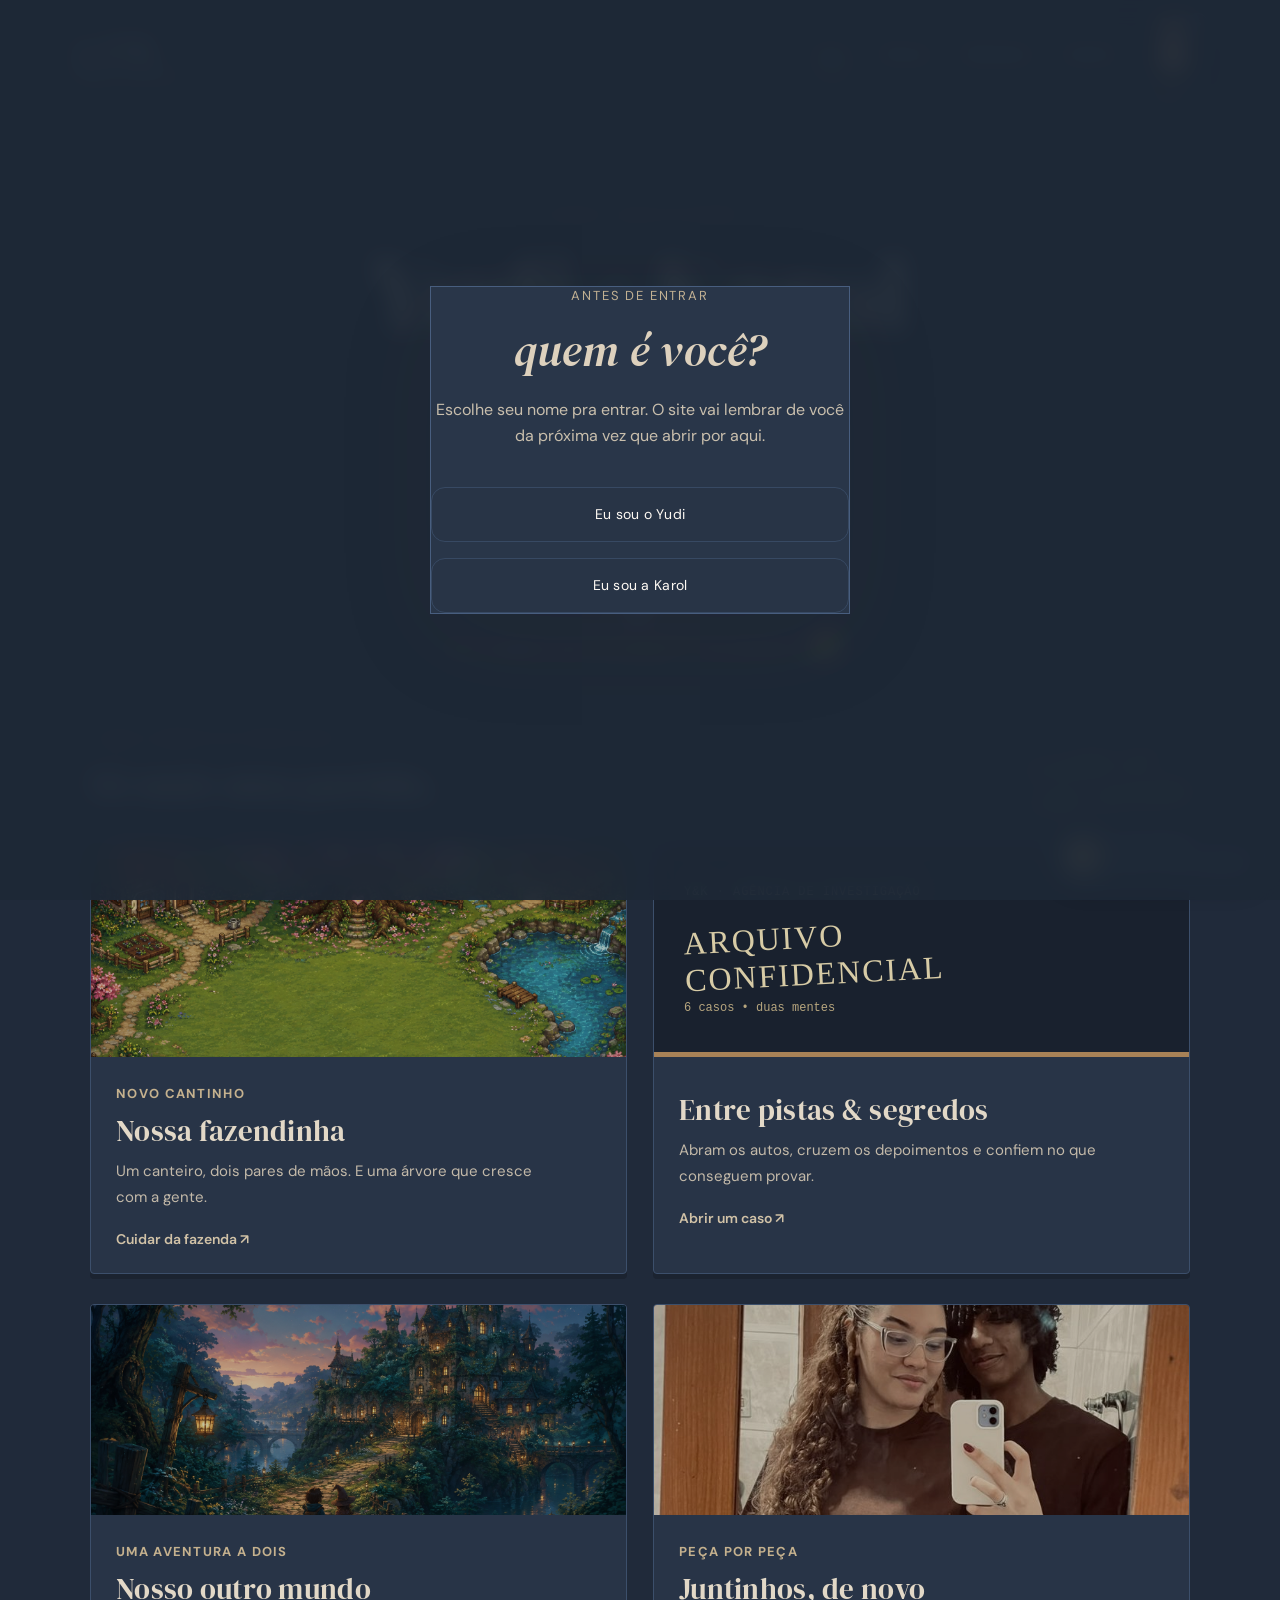
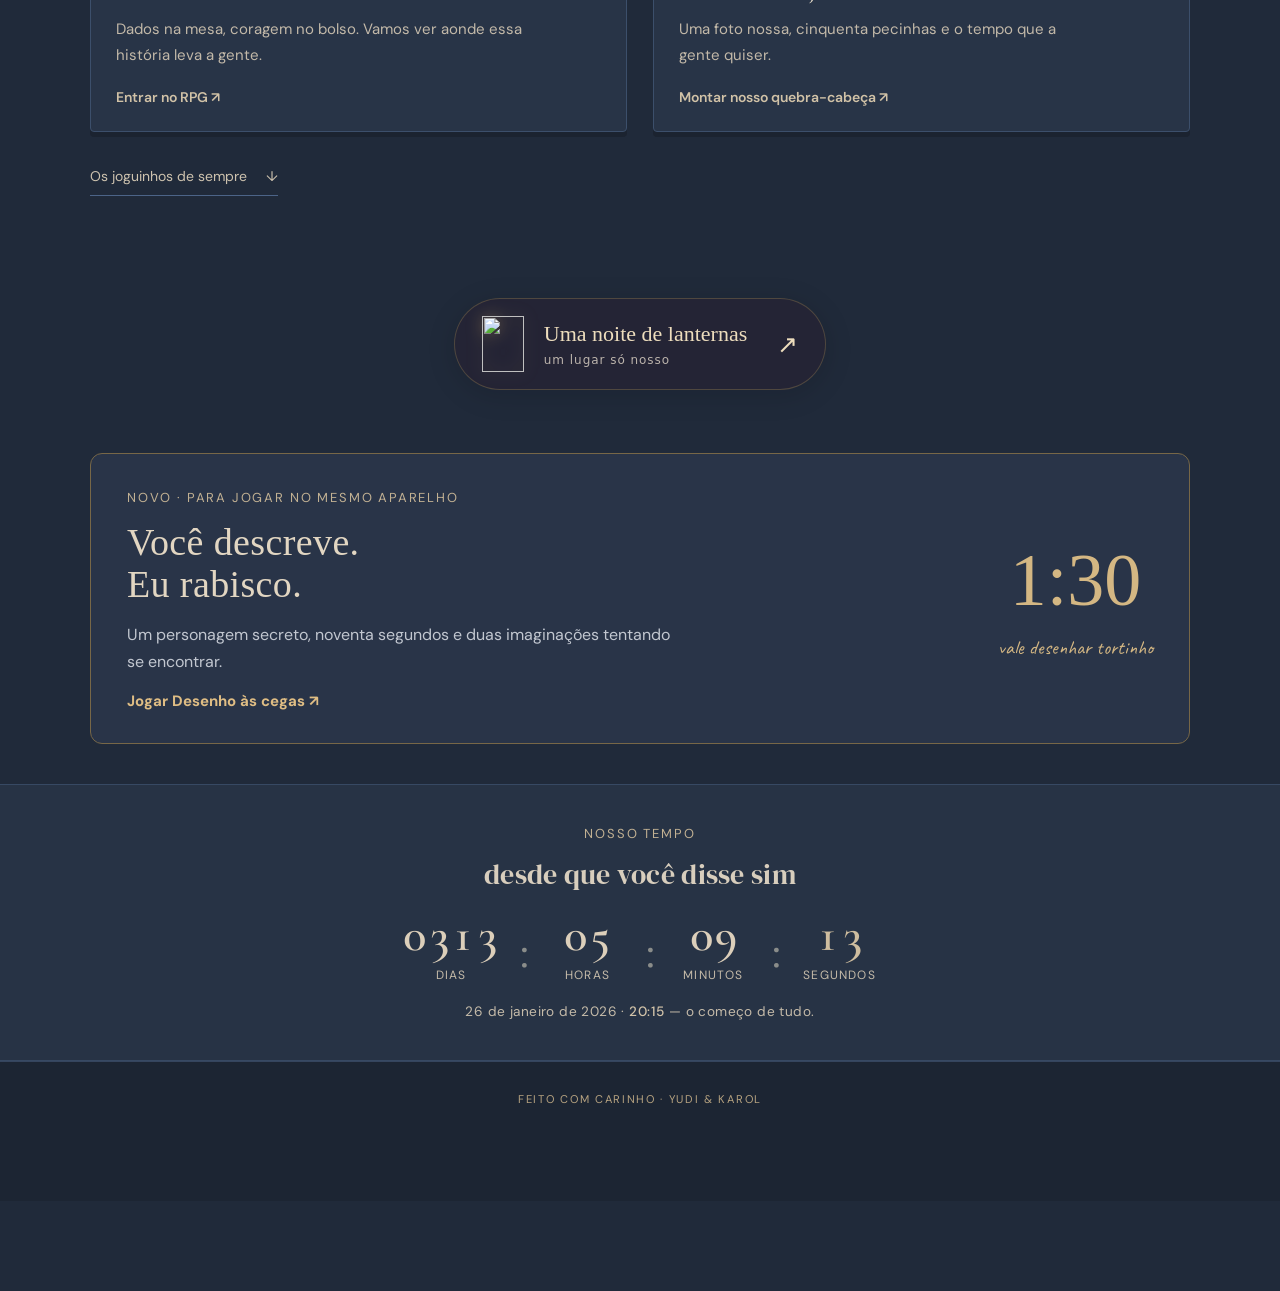
==== commit a697aa3f: "Add files via upload" ====
--- a/index.html
+++ b/index.html
@@ -747,7 +747,7 @@
 </style>
 <link rel="stylesheet" href="garden.css"><link rel="stylesheet" href="evening.css"><link rel="stylesheet" href="transitions.css">
 <script src="transitions.js" defer></script>
-</head>
+<link rel="stylesheet" href="rapunzel-link.css"></head>
 <body data-room="inicio"><header class="garden-nav"><a href="#inicio" class="wordmark">y <i>&</i> k<span>nosso cantinho</span></a><nav aria-label="Cantinhos do site"><a href="#inicio">Início</a><a href="#jogos">Brincar</a><a href="#memorias">Memórias</a><a href="#carinho">Carinho</a></nav></header>
 
 <div id="petals"></div>
@@ -895,8 +895,10 @@
   <span class="g-text" id="greeting-text">Bom dia ❤️</span>
 </div>
 
-<section class="game-cta-section" data-room="inicio jogos"><div class="section-heading"><div><div class="kicker">o que a gente vai fazer hoje?</div><h2 class="sec-title">Só mais uma partida.</h2></div><span class="handnote">eu escolho você.<br>o jogo, você escolhe.</span></div><div class="portals-grid"><a class="portal-card farm-portal" href="fazenda.html"><div class="portal-art"></div><div class="portal-copy"><span class="pc-tag">novo cantinho</span><h3>Nossa fazendinha</h3><p>Um canteiro, dois pares de mãos. E uma árvore que cresce com a gente.</p><span class="portal-arrow">Cuidar da fazenda ↗</span></div></a><a class="portal-card case-portal" href="investigacao.html"><div class="case-art"><span>Y&K · AGÊNCIA DE INVESTIGAÇÃO</span><strong>ARQUIVO<br>CONFIDENCIAL</strong><small>3 casos • duas mentes</small></div><div class="portal-copy"><h3>Entre pistas & segredos</h3><p>Abram os autos, cruzem os depoimentos e confiem no que conseguem provar.</p><span class="portal-arrow">Abrir um caso ↗</span></div></a><a class="portal-card rpg-portal" href="rpg.html"><div class="portal-art rpg-art"></div><div class="portal-copy"><span class="pc-tag">uma aventura a dois</span><h3>Nosso outro mundo</h3><p>Dados na mesa, coragem no bolso. Vamos ver aonde essa história leva a gente.</p><span class="portal-arrow">Entrar no RPG ↗</span></div></a><a class="portal-card puzzle-portal" href="quebracabeca.html"><div class="portal-art puzzle-art"></div><div class="portal-copy"><span class="pc-tag">peça por peça</span><h3>Juntinhos, de novo</h3><p>Uma foto nossa, cinquenta pecinhas e o tempo que a gente quiser.</p><span class="portal-arrow">Montar nosso quebra-cabeça ↗</span></div></a></div><div class="little-games"><a href="#jogos">Os joguinhos de sempre <span>↓</span></a></div></section>
+<section class="game-cta-section" data-room="inicio jogos"><div class="section-heading"><div><div class="kicker">o que a gente vai fazer hoje?</div><h2 class="sec-title">Só mais uma partida.</h2></div><span class="handnote">eu escolho você.<br>o jogo, você escolhe.</span></div><div class="portals-grid"><a class="portal-card farm-portal" href="fazenda.html"><div class="portal-art"></div><div class="portal-copy"><span class="pc-tag">novo cantinho</span><h3>Nossa fazendinha</h3><p>Um canteiro, dois pares de mãos. E uma árvore que cresce com a gente.</p><span class="portal-arrow">Cuidar da fazenda ↗</span></div></a><a class="portal-card case-portal" href="investigacao.html"><div class="case-art"><span>Y&K · AGÊNCIA DE INVESTIGAÇÃO</span><strong>ARQUIVO<br>CONFIDENCIAL</strong><small>6 casos • duas mentes</small></div><div class="portal-copy"><h3>Entre pistas & segredos</h3><p>Abram os autos, cruzem os depoimentos e confiem no que conseguem provar.</p><span class="portal-arrow">Abrir um caso ↗</span></div></a><a class="portal-card rpg-portal" href="rpg.html"><div class="portal-art rpg-art"></div><div class="portal-copy"><span class="pc-tag">uma aventura a dois</span><h3>Nosso outro mundo</h3><p>Dados na mesa, coragem no bolso. Vamos ver aonde essa história leva a gente.</p><span class="portal-arrow">Entrar no RPG ↗</span></div></a><a class="portal-card puzzle-portal" href="quebracabeca.html"><div class="portal-art puzzle-art"></div><div class="portal-copy"><span class="pc-tag">peça por peça</span><h3>Juntinhos, de novo</h3><p>Uma foto nossa, cinquenta pecinhas e o tempo que a gente quiser.</p><span class="portal-arrow">Montar nosso quebra-cabeça ↗</span></div></a></div><div class="little-games"><a href="#jogos">Os joguinhos de sempre <span>↓</span></a></div></section>
 <!-- TIMER -->
+<section class="rapunzel-invitation" data-room="inicio jogos memorias"><a href="rapunzel.html"><img src="assets/enrolados/lantern.webp" alt="" width="42" height="56"><span>Uma noite de lanternas<small>um lugar só nosso</small></span><span aria-hidden="true">↗</span></a></section>
+<section class="blind-invite" data-room="inicio jogos"><a href="desenho-as-cegas.html"><div><span class="kicker">novo · para jogar no mesmo aparelho</span><h2>Você descreve.<br>Eu rabisco.</h2><p>Um personagem secreto, noventa segundos e duas imaginações tentando se encontrar.</p><strong>Jogar Desenho às cegas ↗</strong></div><div class="blind-invite-time" aria-hidden="true">1:30<small>vale desenhar tortinho</small></div></a></section>
 <section data-room="inicio" class="timer-section">
   <div class="kicker">nosso tempo</div>
   <h2 class="sec-title">desde que você disse sim</h2>
--- a/evening.css
+++ b/evening.css
@@ -6,3 +6,5 @@
 @media(max-width:650px){.garden-nav{flex-wrap:wrap;padding:10px 0;gap:5px 15px}.garden-nav nav{order:3;width:100%;justify-content:center;margin:0;gap:26px}.garden-nav .wordmark{margin-right:auto}#tony-mascot{margin:0 10px;max-width:65px}.tony-avatar{width:38px!important;height:48px!important}.tony-treats{display:none}.garden-nav{min-height:110px}.garden-nav nav a{padding:8px 0}.hero{height:340px}}
 
 .garden-nav nav a{font-size:15px}.kicker{font-size:13px}.portal-card .pc-tag{font-size:13px}.garden-link{font-size:15px}.user-badge{font-size:14px!important}
+
+.blind-invite{padding:15px 6vw 40px}.blind-invite>a{max-width:1100px;margin:auto;display:flex;align-items:center;justify-content:space-between;gap:35px;border:1px solid #776747;border-radius:12px;padding:32px 36px;text-decoration:none;background:#293448;color:#e2d6c2;text-align:left}.blind-invite h2{font:38px/1.1 Georgia,serif;margin:15px 0}.blind-invite p{max-width:51ch;font-size:16px;color:#c2c7d0;line-height:1.7;margin:15px 0}.blind-invite strong{font-size:15px;color:#dfbd84}.blind-invite-time{font:74px Georgia,serif;color:#d4b783;text-align:center;white-space:nowrap}.blind-invite-time small{display:block;font:20px 'Caveat',cursive;margin-top:12px}.blind-invite>a:hover{border-color:#d4b783}@media(max-width:650px){.blind-invite>a{padding:25px;gap:20px}.blind-invite h2{font-size:31px}.blind-invite-time{font-size:38px}.blind-invite-time small{display:none}.blind-invite .kicker{font-size:12px}.blind-invite p{font-size:15px}}
--- a/rapunzel-link.css
+++ b/rapunzel-link.css
@@ -0,0 +1 @@
+.rapunzel-invitation{padding:20px;margin:12px auto 28px;text-align:center}.rapunzel-invitation a{display:inline-flex;gap:20px;align-items:center;text-align:left;padding:17px 27px;border:1px solid #a58c5555;border-radius:50px;color:#edddbd;background:#242435;box-shadow:0 5px 28px #08081025;text-decoration:none;transition:box-shadow .3s,border-color .3s,transform .3s}.rapunzel-invitation a:hover{border-color:#d7b474;box-shadow:0 0 35px #bfa36922;transform:translateY(-3px)}.rapunzel-invitation img{object-fit:contain;filter:drop-shadow(0 0 8px #e7b66255)}.rapunzel-invitation span{font:22px Georgia,serif}.rapunzel-invitation small{display:block;font:12px system-ui;margin-top:6px;color:#bcb4ac;letter-spacing:.08em}.rapunzel-invitation a>span:last-child{font:25px Georgia;margin-left:10px}@media(max-width:450px){.rapunzel-invitation a{padding:14px 20px;gap:10px}.rapunzel-invitation span{font-size:19px}.rapunzel-invitation img{width:32px}}@media(prefers-reduced-motion:reduce){.rapunzel-invitation a{transition:none}}
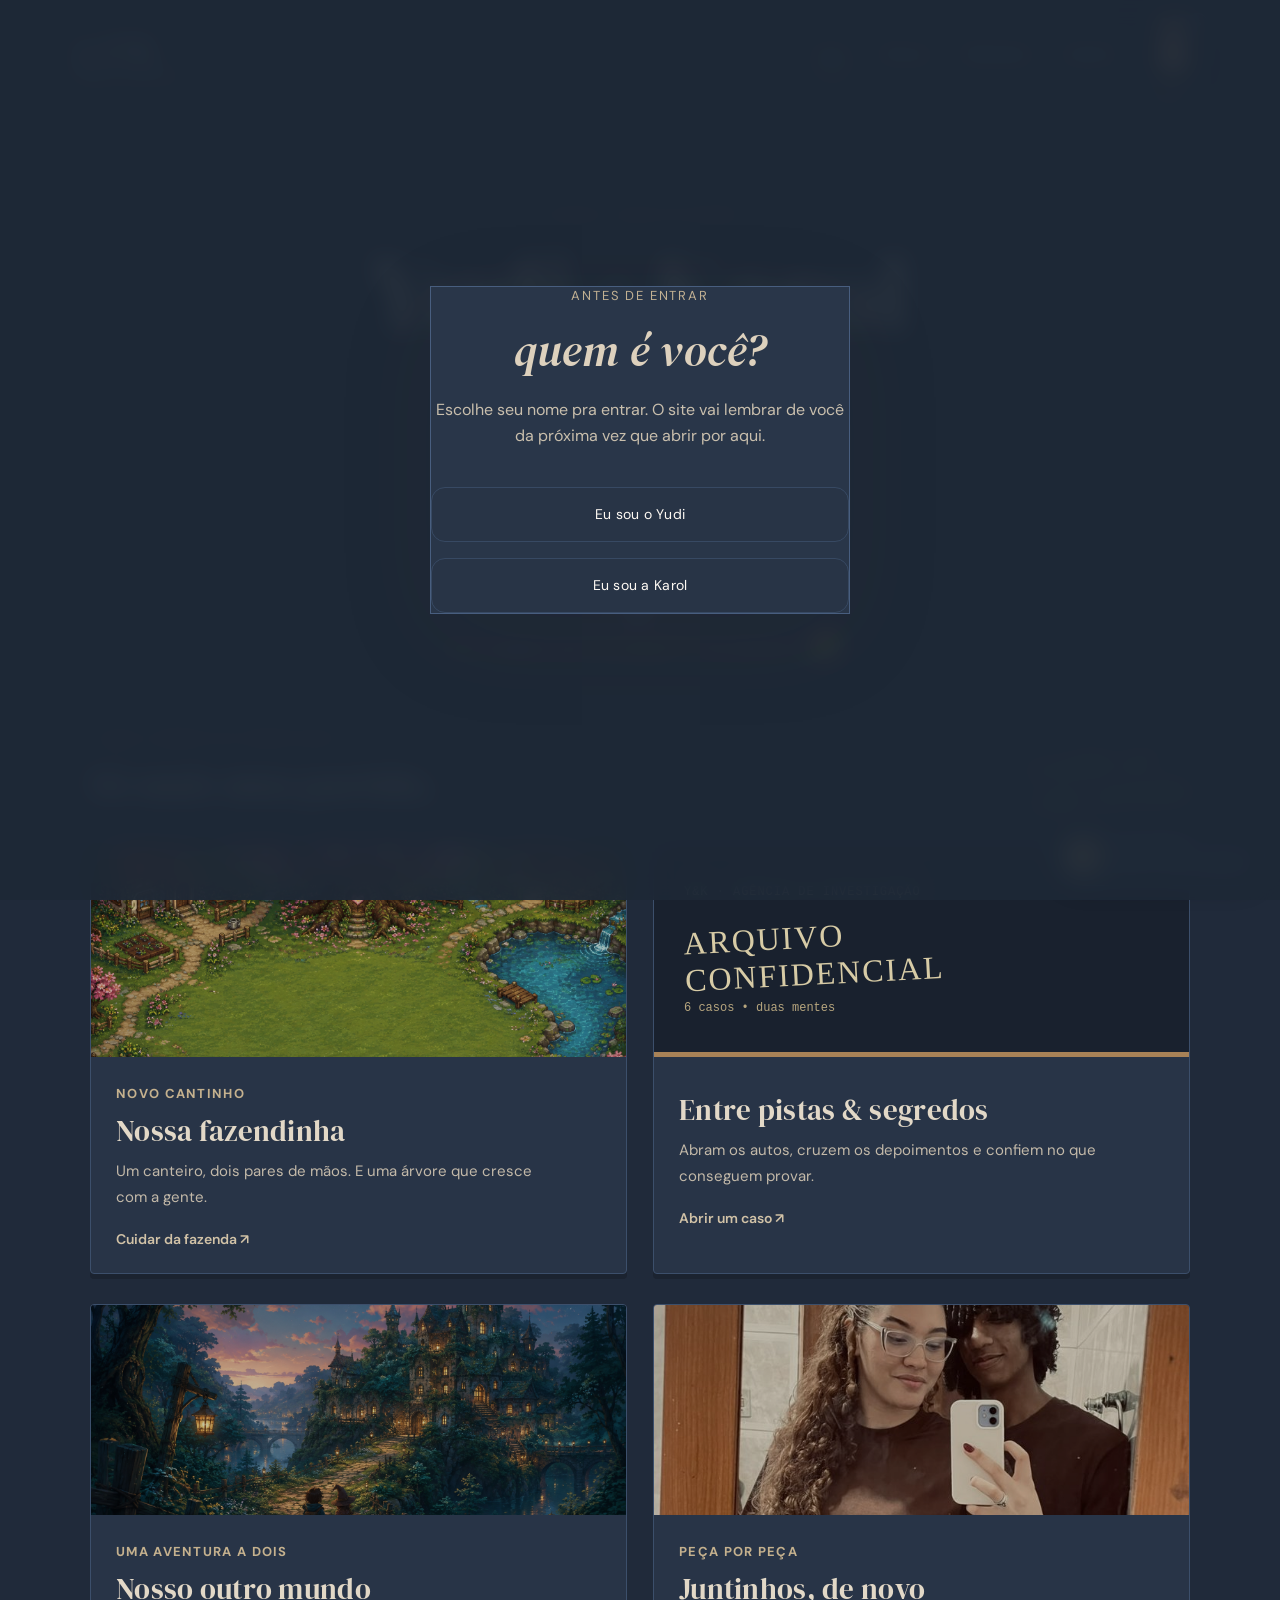
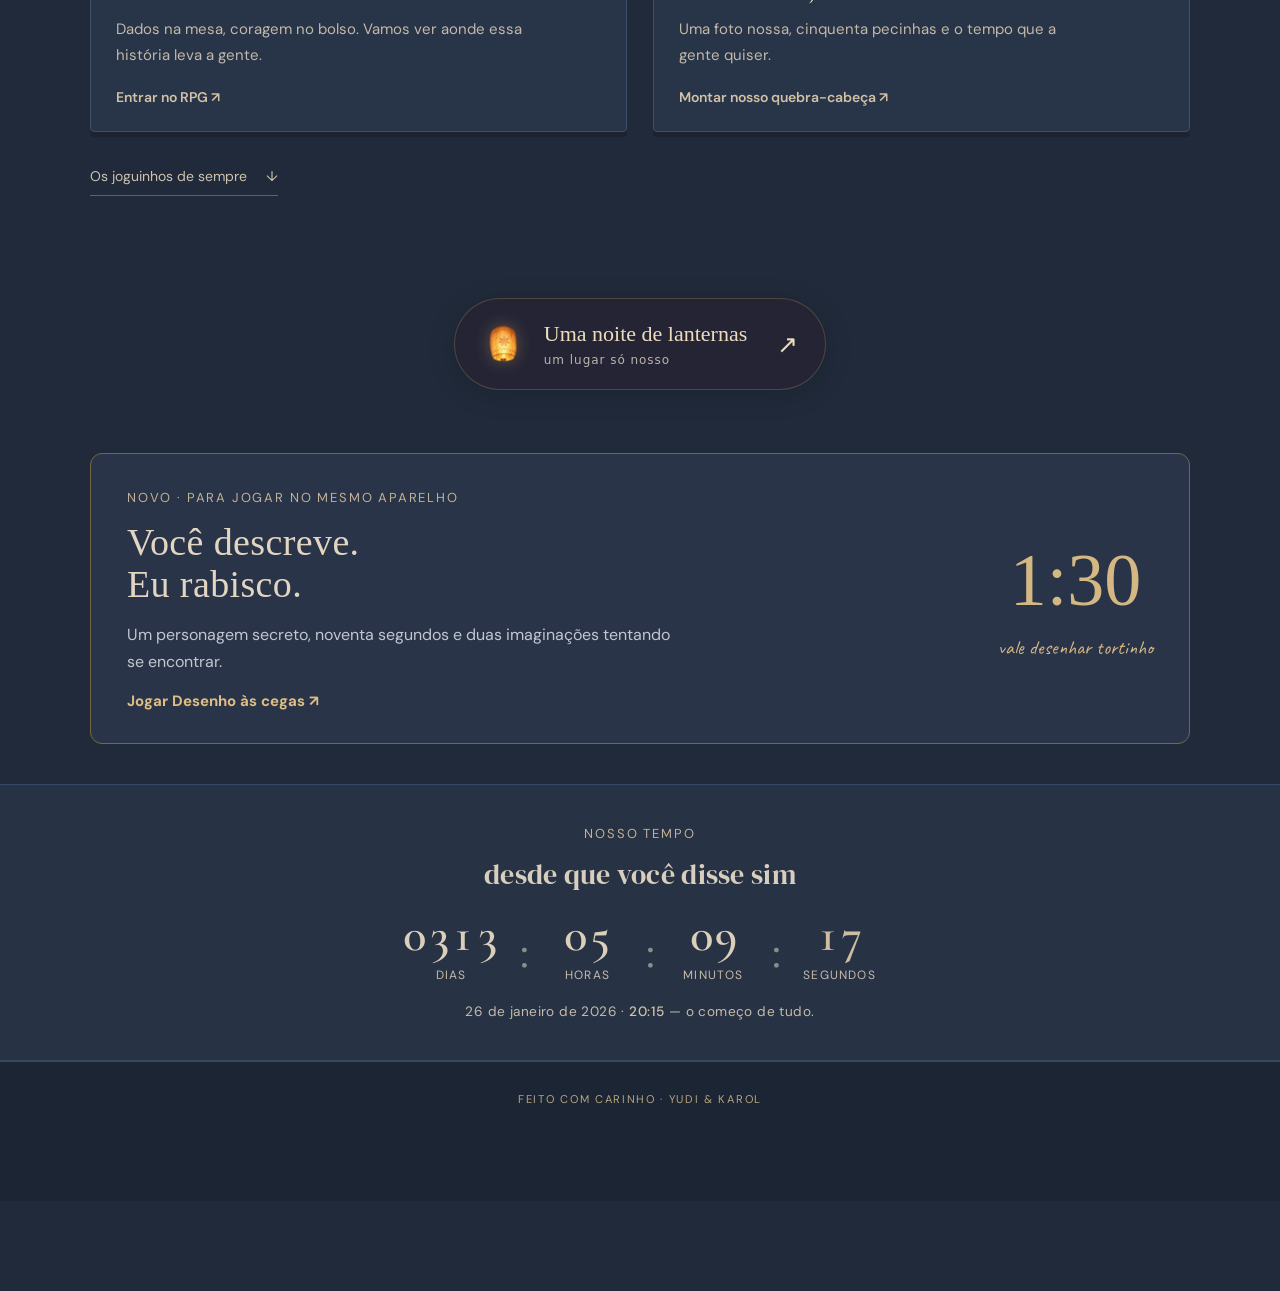
==== commit 55ff0d5a: "Mostra comparacao no resultado e corrige imagens da Rapunzel" ====
--- a/index.html
+++ b/index.html
@@ -897,7 +897,7 @@
 
 <section class="game-cta-section" data-room="inicio jogos"><div class="section-heading"><div><div class="kicker">o que a gente vai fazer hoje?</div><h2 class="sec-title">Só mais uma partida.</h2></div><span class="handnote">eu escolho você.<br>o jogo, você escolhe.</span></div><div class="portals-grid"><a class="portal-card farm-portal" href="fazenda.html"><div class="portal-art"></div><div class="portal-copy"><span class="pc-tag">novo cantinho</span><h3>Nossa fazendinha</h3><p>Um canteiro, dois pares de mãos. E uma árvore que cresce com a gente.</p><span class="portal-arrow">Cuidar da fazenda ↗</span></div></a><a class="portal-card case-portal" href="investigacao.html"><div class="case-art"><span>Y&K · AGÊNCIA DE INVESTIGAÇÃO</span><strong>ARQUIVO<br>CONFIDENCIAL</strong><small>6 casos • duas mentes</small></div><div class="portal-copy"><h3>Entre pistas & segredos</h3><p>Abram os autos, cruzem os depoimentos e confiem no que conseguem provar.</p><span class="portal-arrow">Abrir um caso ↗</span></div></a><a class="portal-card rpg-portal" href="rpg.html"><div class="portal-art rpg-art"></div><div class="portal-copy"><span class="pc-tag">uma aventura a dois</span><h3>Nosso outro mundo</h3><p>Dados na mesa, coragem no bolso. Vamos ver aonde essa história leva a gente.</p><span class="portal-arrow">Entrar no RPG ↗</span></div></a><a class="portal-card puzzle-portal" href="quebracabeca.html"><div class="portal-art puzzle-art"></div><div class="portal-copy"><span class="pc-tag">peça por peça</span><h3>Juntinhos, de novo</h3><p>Uma foto nossa, cinquenta pecinhas e o tempo que a gente quiser.</p><span class="portal-arrow">Montar nosso quebra-cabeça ↗</span></div></a></div><div class="little-games"><a href="#jogos">Os joguinhos de sempre <span>↓</span></a></div></section>
 <!-- TIMER -->
-<section class="rapunzel-invitation" data-room="inicio jogos memorias"><a href="rapunzel.html"><img src="assets/enrolados/lantern.webp" alt="" width="42" height="56"><span>Uma noite de lanternas<small>um lugar só nosso</small></span><span aria-hidden="true">↗</span></a></section>
+<section class="rapunzel-invitation" data-room="inicio jogos memorias"><a href="rapunzel.html"><img src="assets/lantern.webp" alt="" width="42" height="56"><span>Uma noite de lanternas<small>um lugar só nosso</small></span><span aria-hidden="true">↗</span></a></section>
 <section class="blind-invite" data-room="inicio jogos"><a href="desenho-as-cegas.html"><div><span class="kicker">novo · para jogar no mesmo aparelho</span><h2>Você descreve.<br>Eu rabisco.</h2><p>Um personagem secreto, noventa segundos e duas imaginações tentando se encontrar.</p><strong>Jogar Desenho às cegas ↗</strong></div><div class="blind-invite-time" aria-hidden="true">1:30<small>vale desenhar tortinho</small></div></a></section>
 <section data-room="inicio" class="timer-section">
   <div class="kicker">nosso tempo</div>
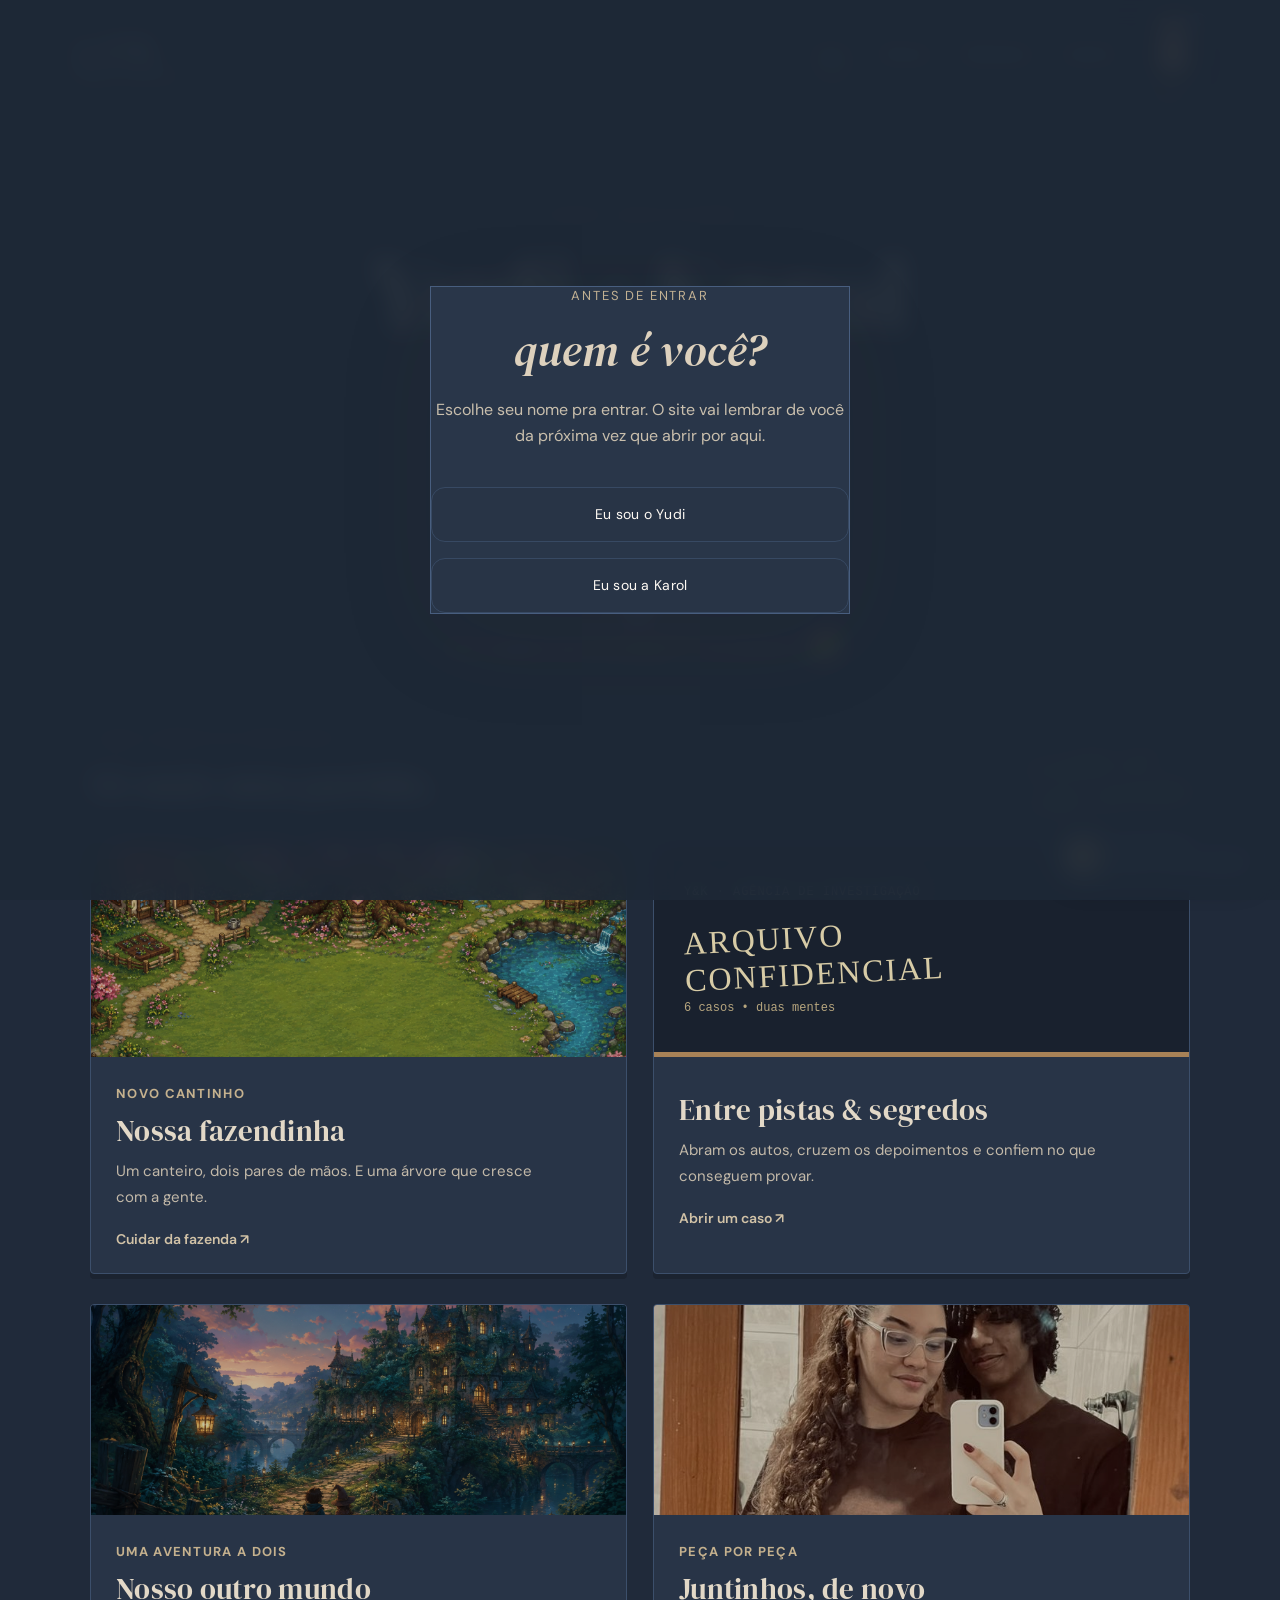
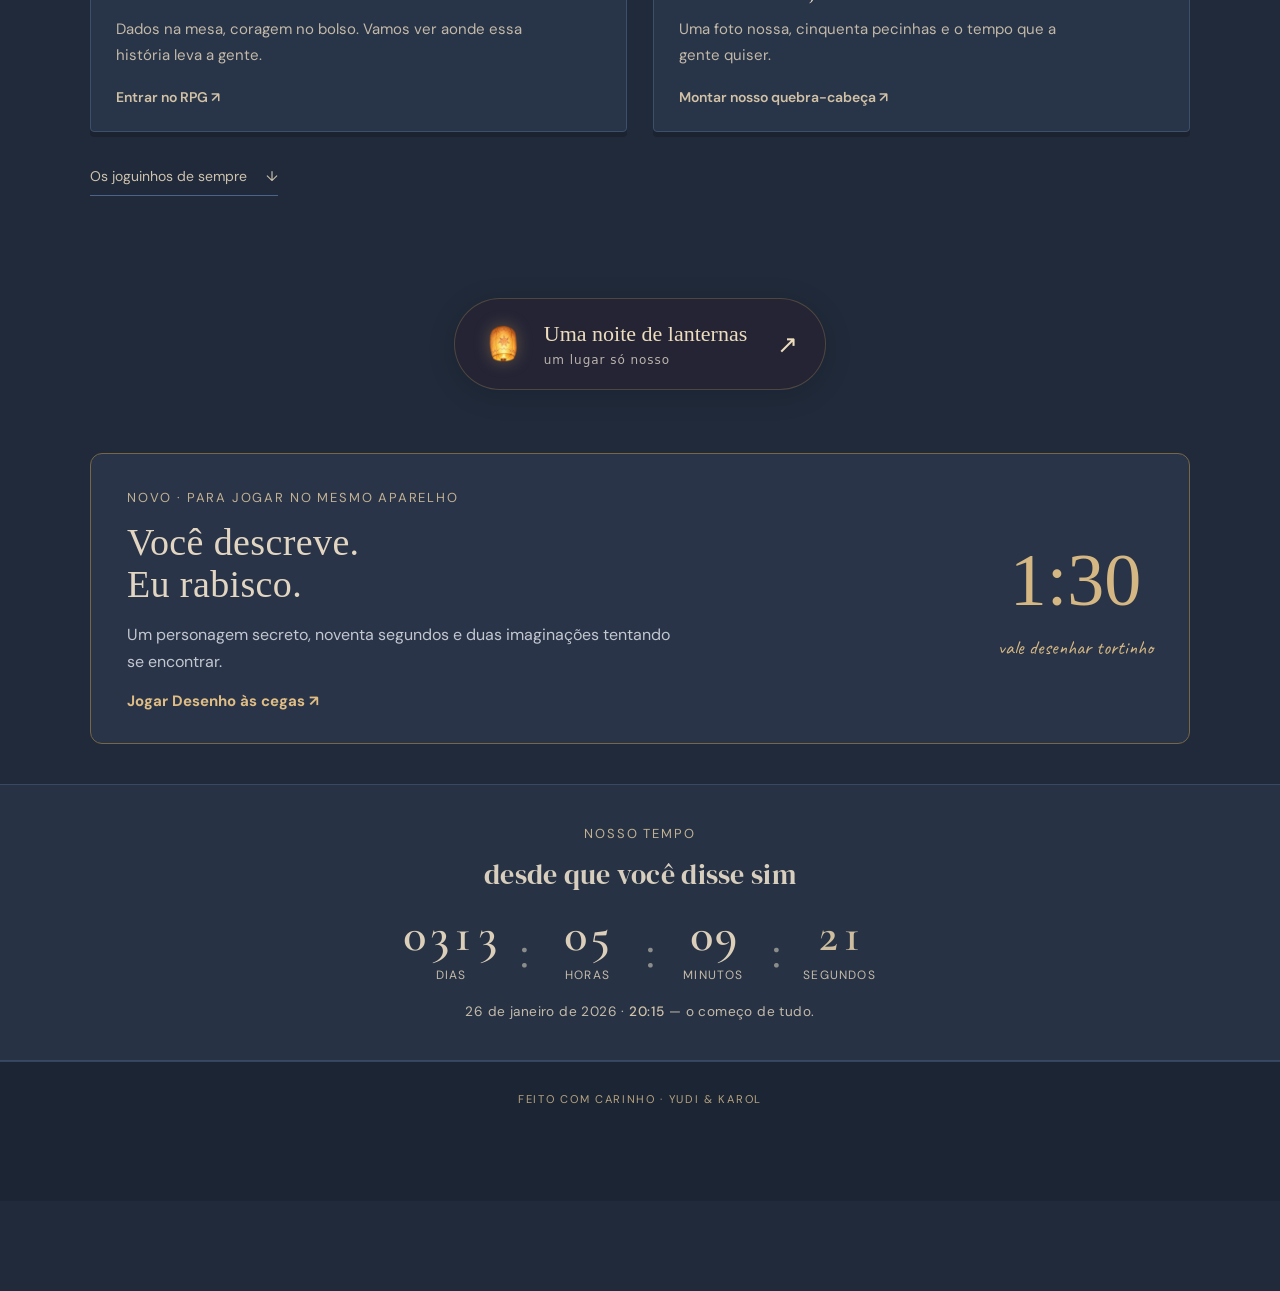
==== commit 244ae151: "Preserva caminhos antigos das fotos e evita cache na Rapunzel" ====
--- a/index.html
+++ b/index.html
@@ -897,7 +897,7 @@
 
 <section class="game-cta-section" data-room="inicio jogos"><div class="section-heading"><div><div class="kicker">o que a gente vai fazer hoje?</div><h2 class="sec-title">Só mais uma partida.</h2></div><span class="handnote">eu escolho você.<br>o jogo, você escolhe.</span></div><div class="portals-grid"><a class="portal-card farm-portal" href="fazenda.html"><div class="portal-art"></div><div class="portal-copy"><span class="pc-tag">novo cantinho</span><h3>Nossa fazendinha</h3><p>Um canteiro, dois pares de mãos. E uma árvore que cresce com a gente.</p><span class="portal-arrow">Cuidar da fazenda ↗</span></div></a><a class="portal-card case-portal" href="investigacao.html"><div class="case-art"><span>Y&K · AGÊNCIA DE INVESTIGAÇÃO</span><strong>ARQUIVO<br>CONFIDENCIAL</strong><small>6 casos • duas mentes</small></div><div class="portal-copy"><h3>Entre pistas & segredos</h3><p>Abram os autos, cruzem os depoimentos e confiem no que conseguem provar.</p><span class="portal-arrow">Abrir um caso ↗</span></div></a><a class="portal-card rpg-portal" href="rpg.html"><div class="portal-art rpg-art"></div><div class="portal-copy"><span class="pc-tag">uma aventura a dois</span><h3>Nosso outro mundo</h3><p>Dados na mesa, coragem no bolso. Vamos ver aonde essa história leva a gente.</p><span class="portal-arrow">Entrar no RPG ↗</span></div></a><a class="portal-card puzzle-portal" href="quebracabeca.html"><div class="portal-art puzzle-art"></div><div class="portal-copy"><span class="pc-tag">peça por peça</span><h3>Juntinhos, de novo</h3><p>Uma foto nossa, cinquenta pecinhas e o tempo que a gente quiser.</p><span class="portal-arrow">Montar nosso quebra-cabeça ↗</span></div></a></div><div class="little-games"><a href="#jogos">Os joguinhos de sempre <span>↓</span></a></div></section>
 <!-- TIMER -->
-<section class="rapunzel-invitation" data-room="inicio jogos memorias"><a href="rapunzel.html"><img src="assets/lantern.webp" alt="" width="42" height="56"><span>Uma noite de lanternas<small>um lugar só nosso</small></span><span aria-hidden="true">↗</span></a></section>
+<section class="rapunzel-invitation" data-room="inicio jogos memorias"><a href="rapunzel.html?v=imagens3"><img src="assets/lantern.webp" alt="" width="42" height="56"><span>Uma noite de lanternas<small>um lugar só nosso</small></span><span aria-hidden="true">↗</span></a></section>
 <section class="blind-invite" data-room="inicio jogos"><a href="desenho-as-cegas.html"><div><span class="kicker">novo · para jogar no mesmo aparelho</span><h2>Você descreve.<br>Eu rabisco.</h2><p>Um personagem secreto, noventa segundos e duas imaginações tentando se encontrar.</p><strong>Jogar Desenho às cegas ↗</strong></div><div class="blind-invite-time" aria-hidden="true">1:30<small>vale desenhar tortinho</small></div></a></section>
 <section data-room="inicio" class="timer-section">
   <div class="kicker">nosso tempo</div>
